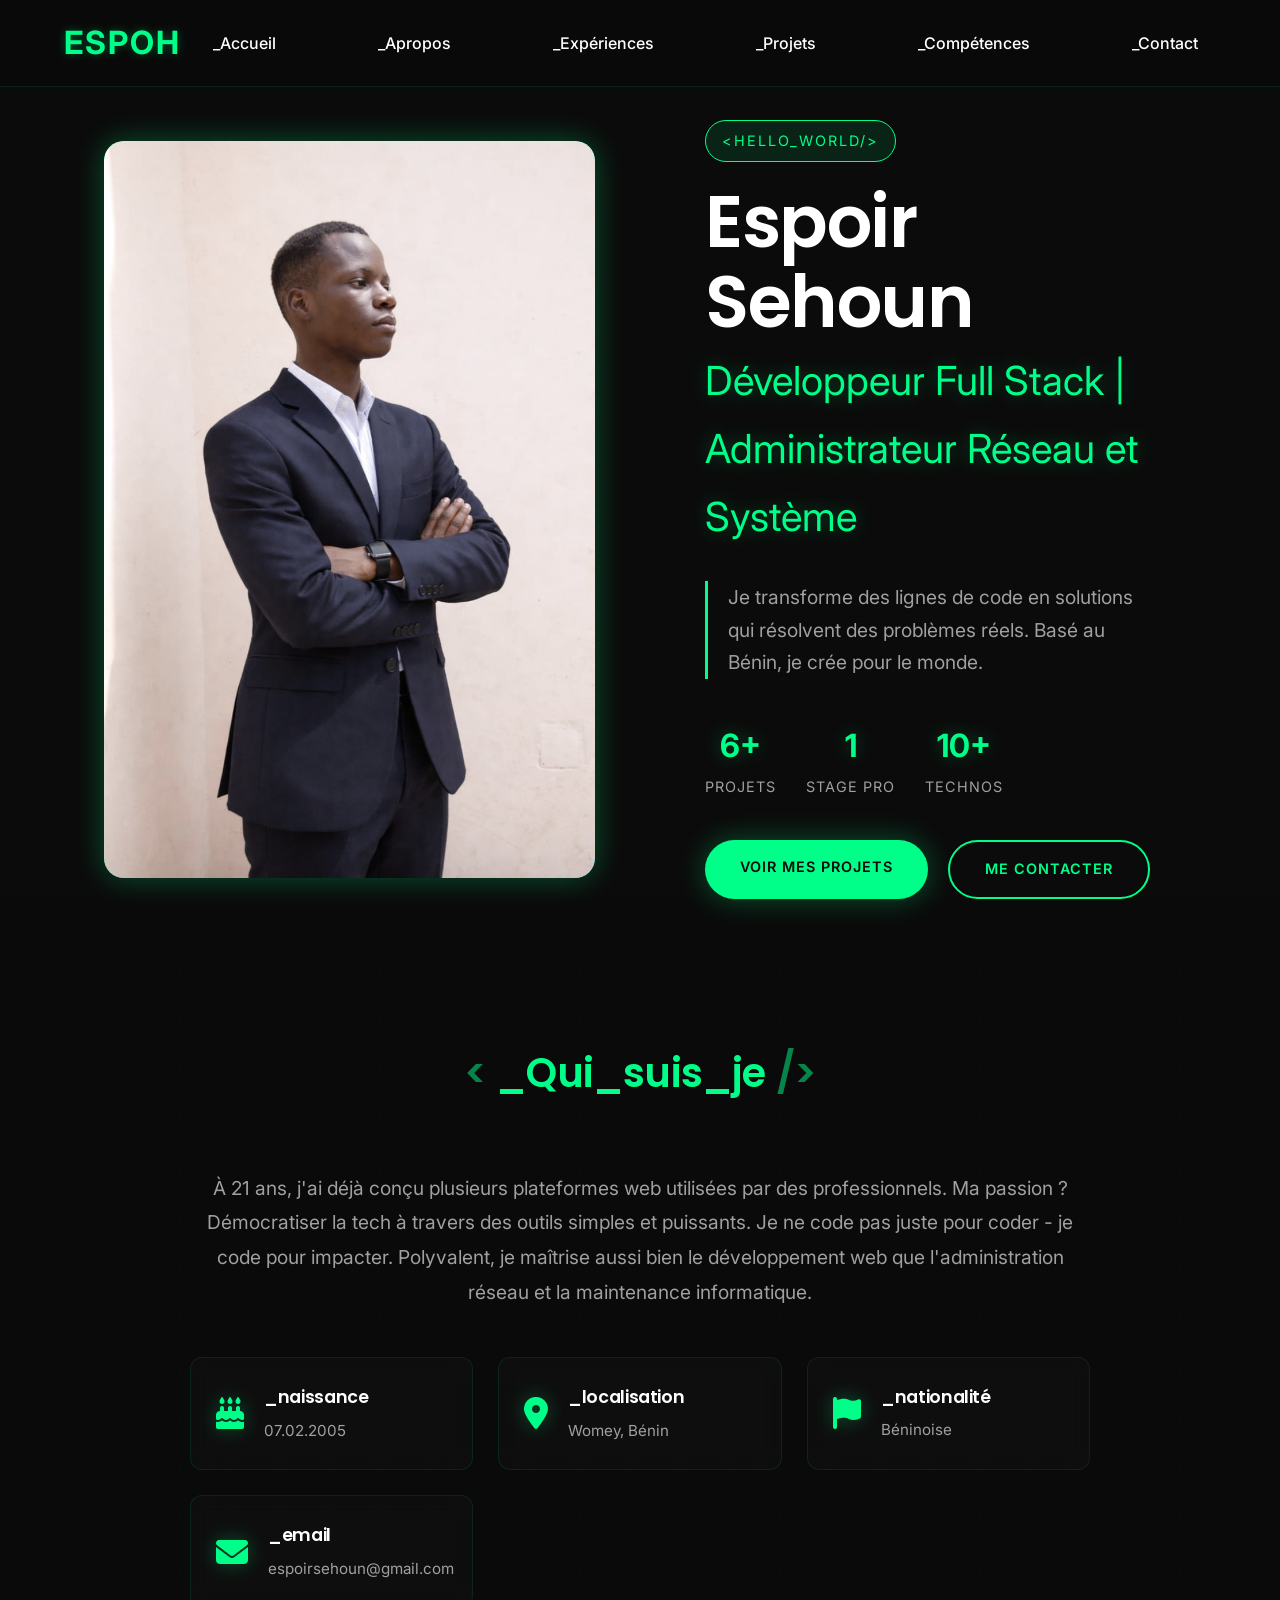
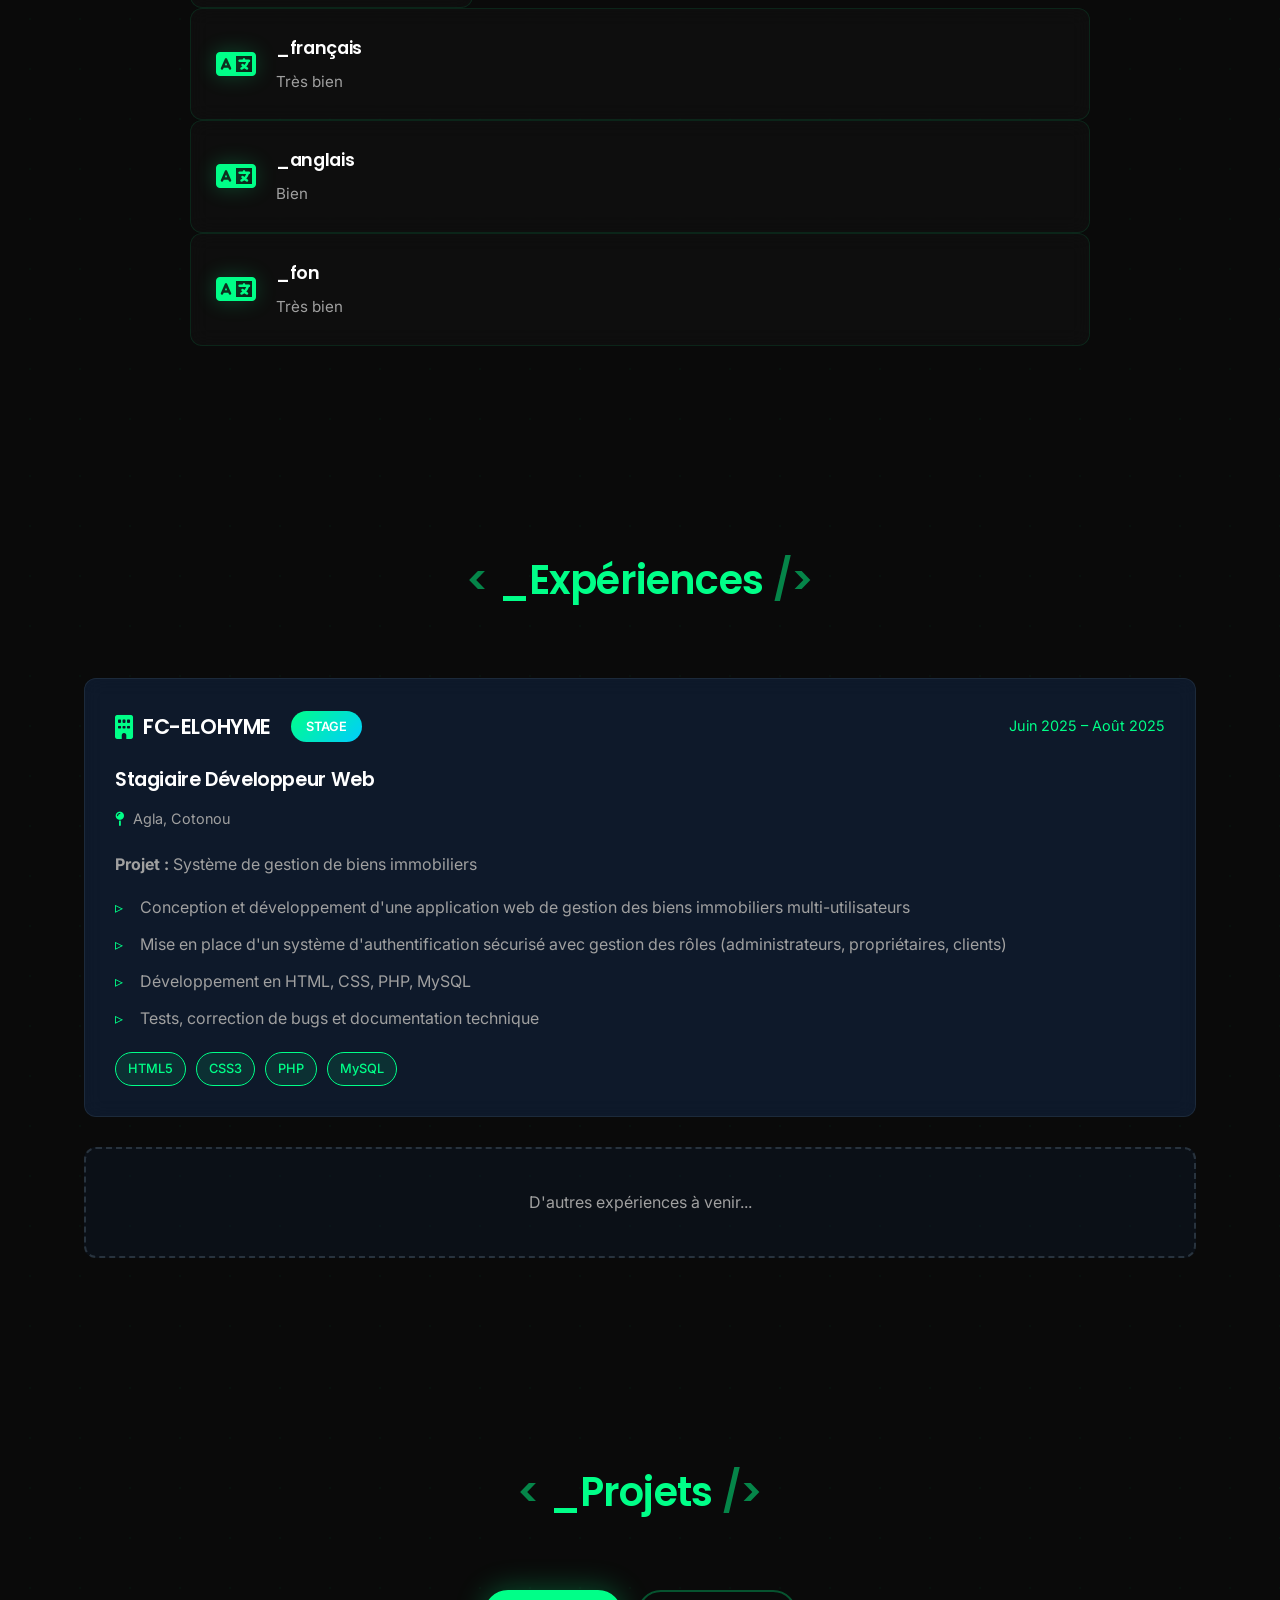
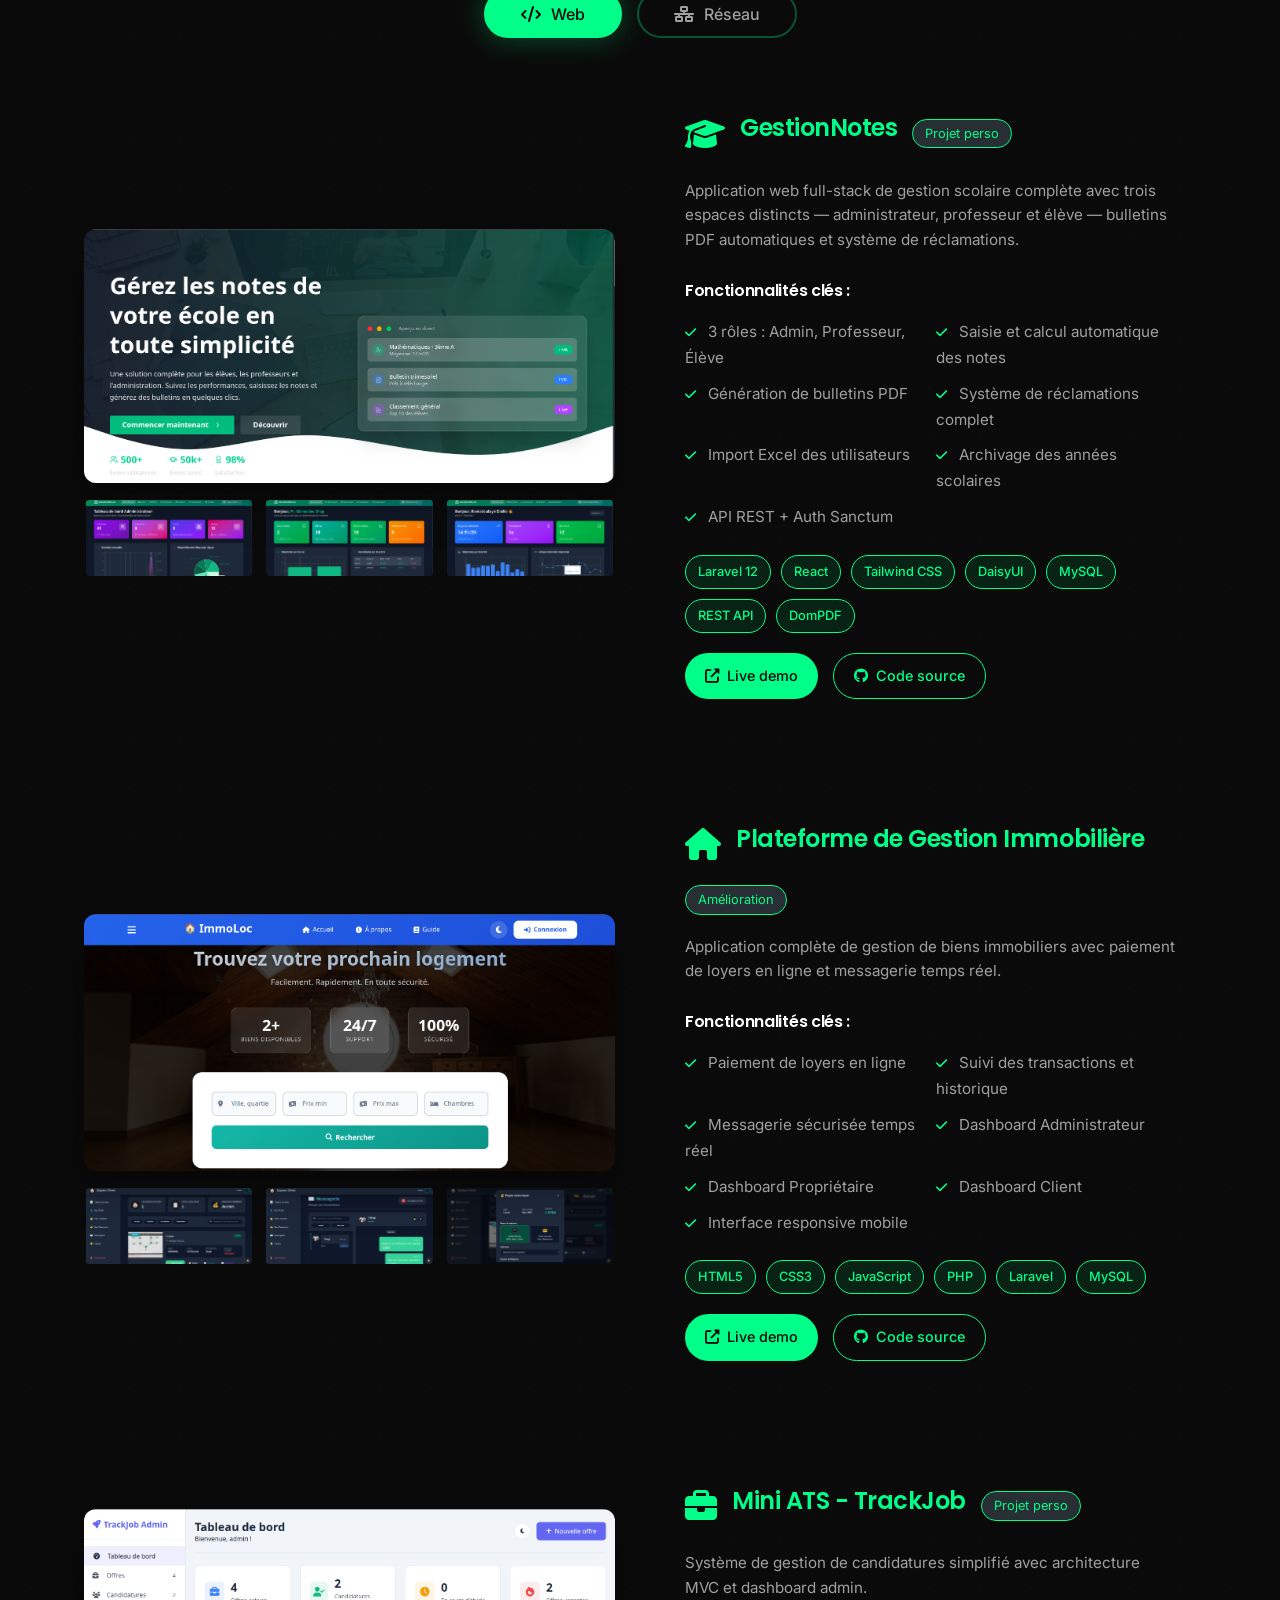
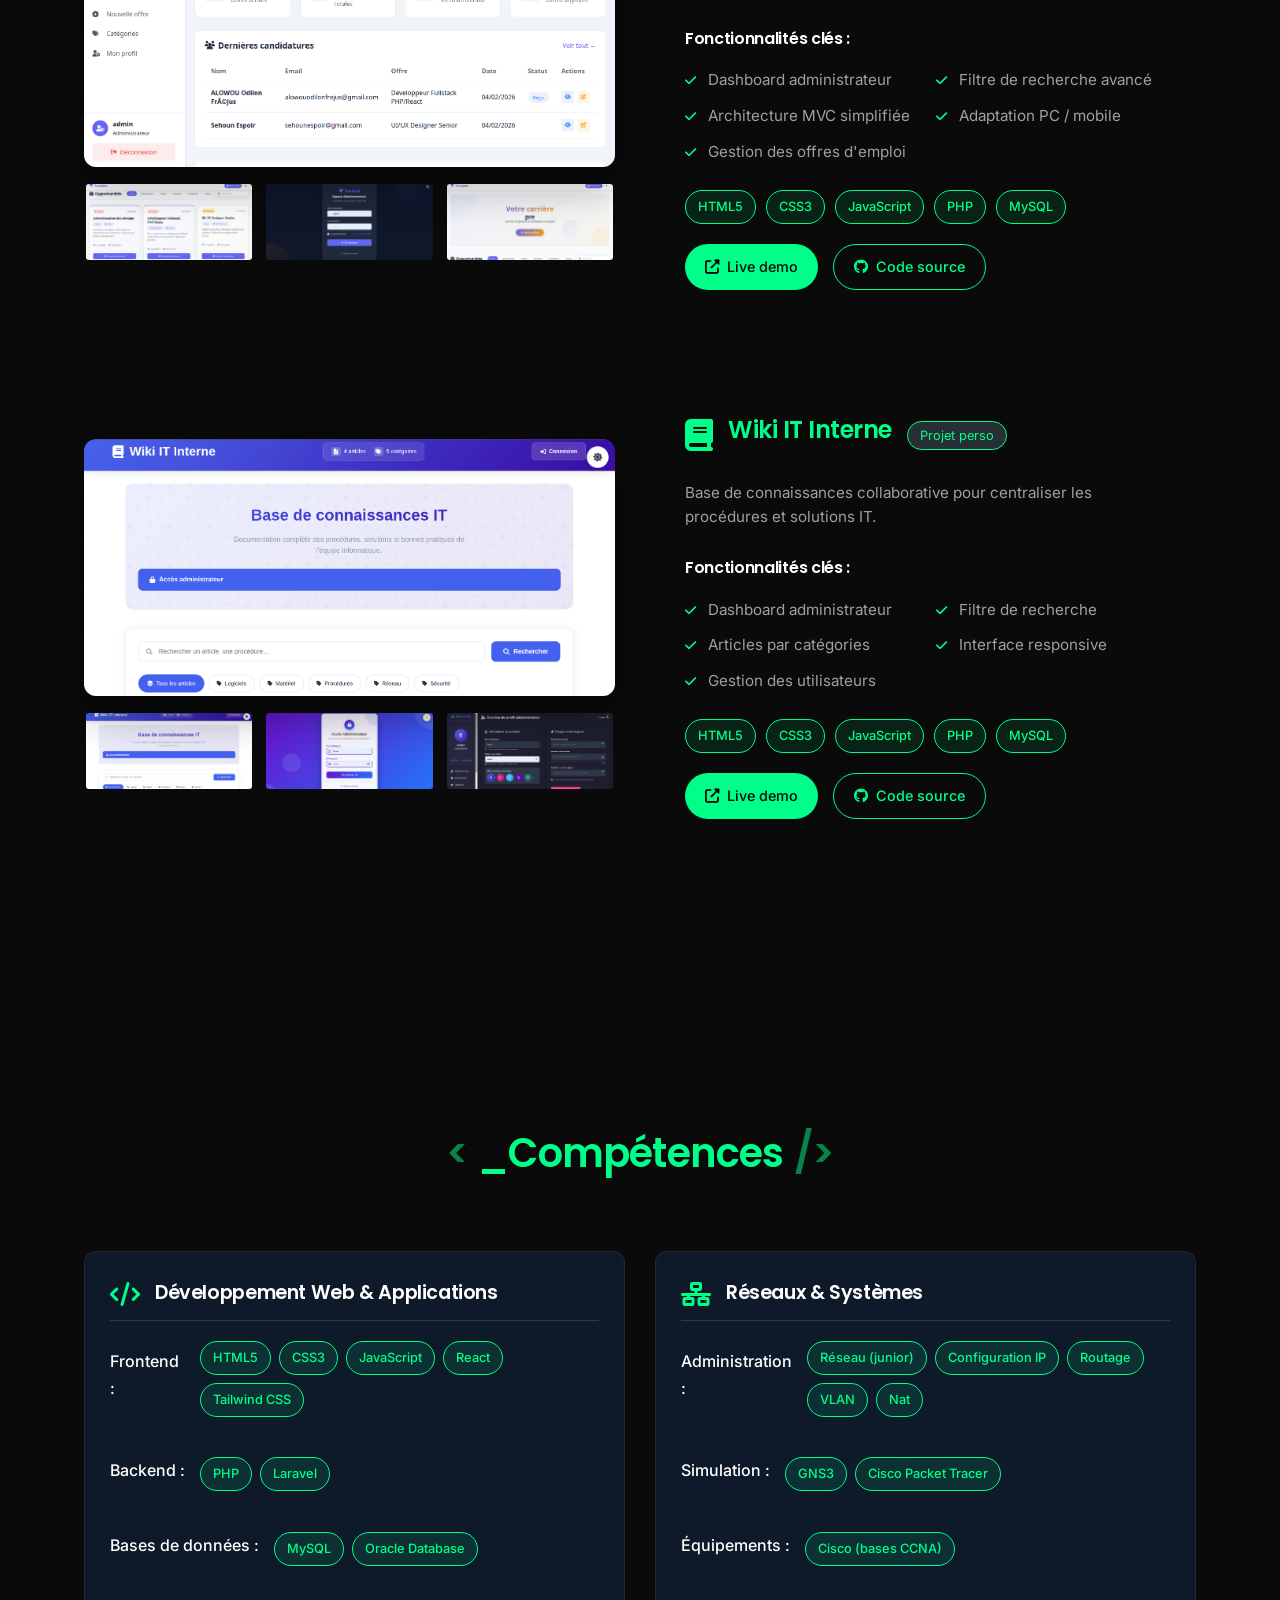
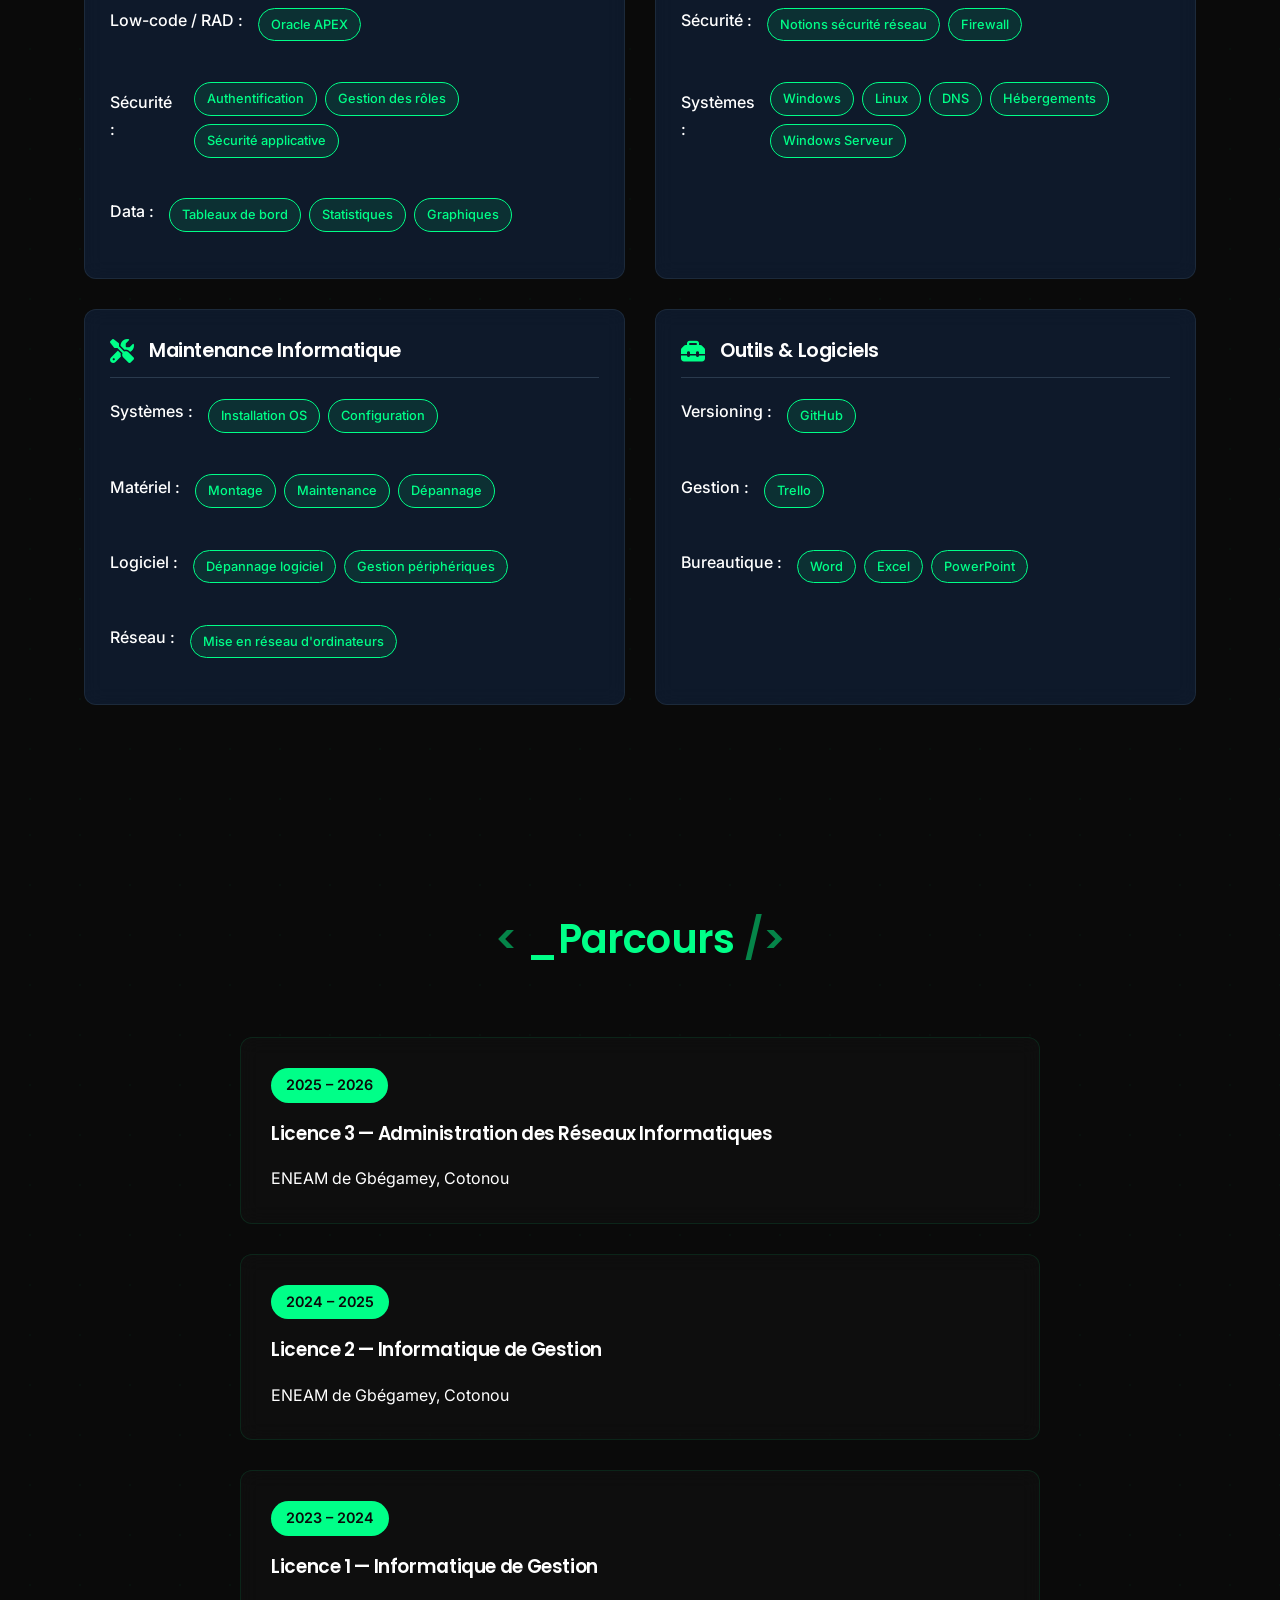
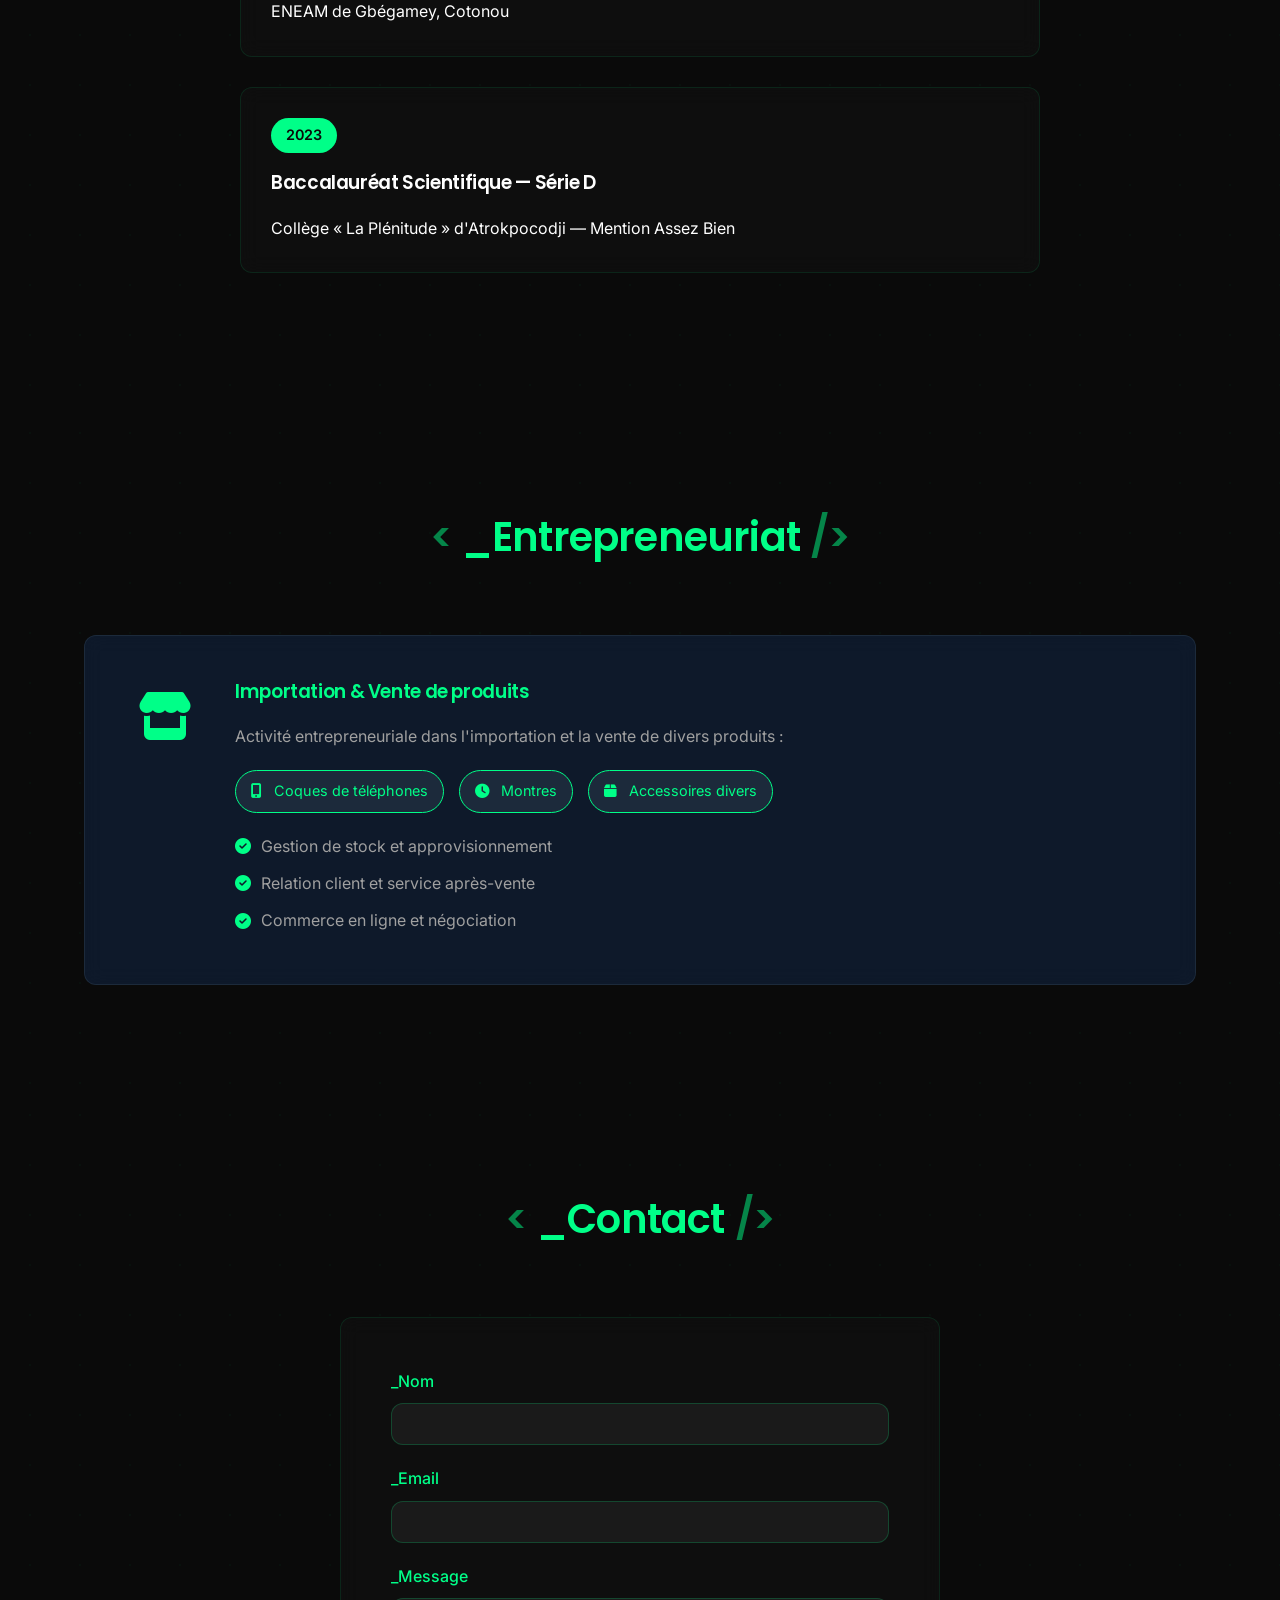
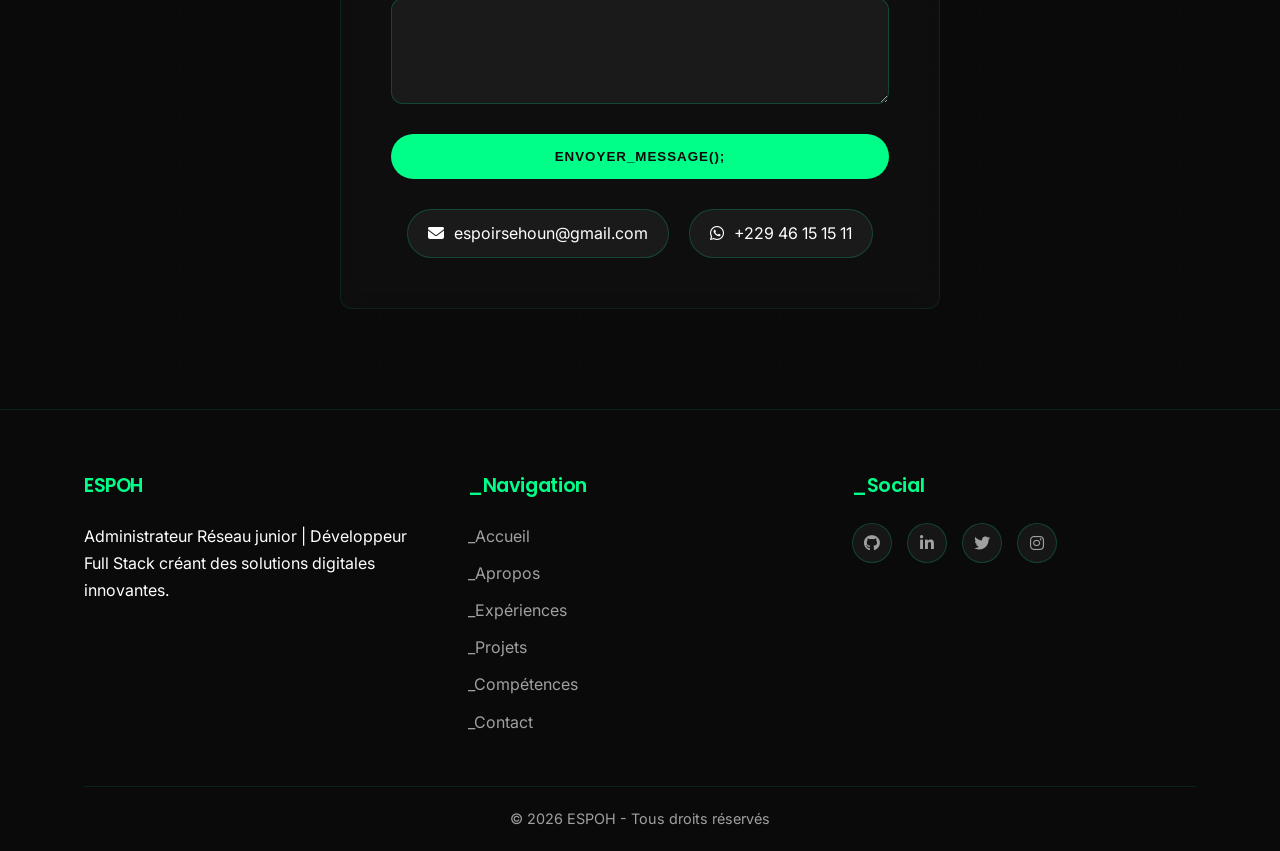
==== index.html @ f1d96c8d "Update index.html" ====
<!DOCTYPE html>
<html lang="fr">
<head>
    <meta charset="UTF-8">
    <meta name="viewport" content="width=device-width, initial-scale=1.0">
    <title>ESPOH - Développeur Full Stack & Informaticien</title>
    <meta name="description" content="Portfolio d'Espoir Sehoun - Développeur Full Stack spécialisé en Laravel, PHP et solutions digitales.">
    <link rel="stylesheet" href="https://cdnjs.cloudflare.com/ajax/libs/font-awesome/6.4.0/css/all.min.css">
    <link href="https://fonts.googleapis.com/css2?family=Inter:wght@300;400;500;600;700&family=Poppins:wght@400;500;600;700&display=swap" rel="stylesheet">
    <link rel="stylesheet" href="style.css">
</head>
<body>
    <header class="header">
        <nav>
            <div class="logo">ESPOH</div>
            <ul class="nav-links">
                <li><a href="#accueil">_Accueil</a></li>
                <li><a href="#apropos">_Apropos</a></li>
                <li><a href="#experiences">_Expériences</a></li>
                <li><a href="#projets">_Projets</a></li>
                <li><a href="#competences">_Compétences</a></li>
                <li><a href="#contact">_Contact</a></li>
            </ul>
            <div class="burger">
                <div class="line1"></div>
                <div class="line2"></div>
                <div class="line3"></div>
            </div>
        </nav>
    </header>

    <main>
        <!-- ==================== HERO SECTION ==================== -->
        <section id="accueil" class="hero">
            <div class="container">
                <div class="hero-split">
                    <!-- Photo Side -->
                    <div class="hero-photo">
                        <div class="photo-frame">
                            <img src="espoir-photo.jpeg" alt="Espoir Sehoun - Développeur Full Stack">
                            <div class="data-flow"></div>
                        </div>
                    </div>

                    <!-- Content Side -->
                    <div class="hero-content">
                        <span class="hero-tag">&lt;hello_world/&gt;</span>
                        <h1>Espoir<br>Sehoun</h1>
                        <span class="highlight">Développeur Full Stack | Administrateur Réseau et Système</span>
                        
                        <p class="hero-description">
                            Je transforme des lignes de code en solutions qui résolvent des problèmes réels. 
                            Basé au Bénin, je crée pour le monde.
                        </p>

                        <div class="hero-stats">
                            <div class="stat-item">
                                <span class="stat-number">6+</span>
                                <span class="stat-label">Projets</span>
                            </div>
                            <div class="stat-item">
                                <span class="stat-number">1</span>
                                <span class="stat-label">Stage pro</span>
                            </div>
                            <div class="stat-item">
                                <span class="stat-number">10+</span>
                                <span class="stat-label">Technos</span>
                            </div>
                        </div>

                        <div class="hero-buttons">
                            <a href="#projets" class="cta-button primary">Voir mes projets</a>
                            <a href="#contact" class="cta-button secondary">Me contacter</a>
                        </div>
                    </div>
                </div>
            </div>
        </section>

        <!-- ==================== À PROPOS ==================== -->
        <section id="apropos" class="section about">
            <div class="container">
                <h2 class="section-title"><span>_Qui_suis_je</span></h2>
                <div class="about-content">
                    <div class="about-text">
                        <p>À 21 ans, j'ai déjà conçu plusieurs plateformes web utilisées par des professionnels. Ma passion ? Démocratiser la tech à travers des outils simples et puissants. Je ne code pas juste pour coder - je code pour impacter. Polyvalent, je maîtrise aussi bien le développement web que l'administration réseau et la maintenance informatique.</p>
                    </div>

                    <div class="personal-info-grid">
                        <div class="info-item">
                            <i class="fas fa-birthday-cake"></i>
                            <div>
                                <h3>_naissance</h3>
                                <p>07.02.2005</p>
                            </div>
                        </div>
                        <div class="info-item">
                            <i class="fas fa-map-marker-alt"></i>
                            <div>
                                <h3>_localisation</h3>
                                <p>Womey, Bénin</p>
                            </div>
                        </div>
                        <div class="info-item">
                            <i class="fas fa-flag"></i>
                            <div>
                                <h3>_nationalité</h3>
                                <p>Béninoise</p>
                            </div>
                        </div>
                        <div class="info-item">
                            <i class="fas fa-envelope"></i>
                            <div>
                                <h3>_email</h3>
                                <p>espoirsehoun@gmail.com</p>
                            </div>
                        </div>
                    </div>
                    <div class="languages-grid">
                        <div class="info-item">
                            <i class="fas fa-language"></i>
                            <div>
                                <h3>_français</h3>
                                <p>Très bien</p>
                            </div>
                        </div>
                        <div class="info-item">
                            <i class="fas fa-language"></i>
                            <div>
                                <h3>_anglais</h3>
                                <p>Bien</p>
                            </div>
                        </div>
                        <div class="info-item">
                            <i class="fas fa-language"></i>
                            <div>
                                <h3>_fon</h3>
                                <p>Très bien</p>
                            </div>
                        </div>
                    </div>
                </div>
            </div>
        </section>

        <!-- ==================== EXPÉRIENCES PROFESSIONNELLES ==================== -->
        <section id="experiences" class="section experiences">
            <div class="container">
                <h2 class="section-title"><span>_Expériences</span></h2>
                
                <div class="experience-card">
                    <div class="exp-header">
                        <div class="exp-company">
                            <i class="fas fa-building"></i>
                            <h3>FC-ELOHYME</h3>
                        </div>
                        <span class="exp-badge">Stage</span>
                        <span class="exp-date">Juin 2025 – Août 2025</span>
                    </div>
                    
                    <h4 class="exp-title">Stagiaire Développeur Web</h4>
                    <p class="exp-location"><i class="fas fa-map-pin"></i> Agla, Cotonou</p>
                    
                    <div class="exp-description">
                        <p><strong>Projet :</strong> Système de gestion de biens immobiliers</p>
                        <ul class="exp-list">
                            <li>Conception et développement d'une application web de gestion des biens immobiliers multi-utilisateurs</li>
                            <li>Mise en place d'un système d'authentification sécurisé avec gestion des rôles (administrateurs, propriétaires, clients)</li>
                            <li>Développement en HTML, CSS, PHP, MySQL</li>
                            <li>Tests, correction de bugs et documentation technique</li>
                        </ul>
                    </div>

                    <div class="exp-tech">
                        <span class="tech-tag">HTML5</span>
                        <span class="tech-tag">CSS3</span>
                        <span class="tech-tag">PHP</span>
                        <span class="tech-tag">MySQL</span>
                    </div>
                </div>

                <!-- Placeholder pour futures expériences -->
                <div class="experience-placeholder">
                    <p>D'autres expériences à venir...</p>
                </div>
            </div>
        </section>

        <!-- ==================== PROJETS ==================== -->
        <section id="projets" class="section projets">
            <div class="container">
                <h2 class="section-title"><span>_Projets</span></h2>

                <!-- Onglets -->
                <div class="projects-tabs">
                    <button class="tab-btn active" data-tab="web">
                        <i class="fas fa-code"></i> Web
                    </button>
                    <button class="tab-btn" data-tab="reseau">
                        <i class="fas fa-network-wired"></i> Réseau
                    </button>
                </div>

                <!-- ==================== ONGLET WEB ==================== -->
                <div class="tab-content active" id="tab-web">

                    <!-- PROJET 0 : GestionNotes -->
                    <div class="project-block">
                        <div class="project-gallery">
                            <div class="gallery-main">
                                <img src="gestion-home.png" alt="Landing GestionNotes" class="gallery-img" onclick="openLightbox(this)">
                            </div>
                            <div class="gallery-thumbnails">
                                <img src="gestion-admin.png" alt="Dashboard Administrateur" onclick="openLightbox(this)">
                                <img src="gestion-prof.png" alt="Dashboard Professeur" onclick="openLightbox(this)">
                                <img src="gestion-eleve.png" alt="Dashboard Élève" onclick="openLightbox(this)">
                            </div>
                        </div>
                        <div class="project-details">
                            <div class="project-header">
                                <i class="fas fa-graduation-cap project-icon"></i>
                                <h3 class="project-title">GestionNotes</h3>
                                <span class="project-badge">Projet perso</span>
                            </div>
                            <p class="project-description">
                                Application web full-stack de gestion scolaire complète avec trois espaces distincts — administrateur, professeur et élève — bulletins PDF automatiques et système de réclamations.
                            </p>
                            
                            <div class="project-features">
                                <h4>Fonctionnalités clés :</h4>
                                <ul>
                                    <li><i class="fas fa-check"></i> 3 rôles : Admin, Professeur, Élève</li>
                                    <li><i class="fas fa-check"></i> Saisie et calcul automatique des notes</li>
                                    <li><i class="fas fa-check"></i> Génération de bulletins PDF</li>
                                    <li><i class="fas fa-check"></i> Système de réclamations complet</li>
                                    <li><i class="fas fa-check"></i> Import Excel des utilisateurs</li>
                                    <li><i class="fas fa-check"></i> Archivage des années scolaires</li>
                                    <li><i class="fas fa-check"></i> API REST + Auth Sanctum</li>
                                </ul>
                            </div>

                            <div class="project-tech">
                                <span class="tech-tag">Laravel 12</span>
                                <span class="tech-tag">React</span>
                                <span class="tech-tag">Tailwind CSS</span>
                                <span class="tech-tag">DaisyUI</span>
                                <span class="tech-tag">MySQL</span>
                                <span class="tech-tag">REST API</span>
                                <span class="tech-tag">DomPDF</span>
                            </div>

                            <div class="project-links">
                                <a href="#" class="project-link demo"><i class="fas fa-external-link-alt"></i> Live demo</a>
                                <a href="#" class="project-link code"><i class="fab fa-github"></i> Code source</a>
                            </div>
                        </div>
                    </div>

                    <!-- PROJET 1 : Plateforme Immobilière (Laravel) -->
                    <div class="project-block reverse">
                        <div class="project-details">
                            <div class="project-header">
                                <i class="fas fa-home project-icon"></i>
                                <h3 class="project-title">Plateforme de Gestion Immobilière</h3>
                                <span class="project-badge">Amélioration</span>
                            </div>
                            <p class="project-description">
                                Application complète de gestion de biens immobiliers avec paiement de loyers en ligne et messagerie temps réel.
                            </p>
                            
                            <div class="project-features">
                                <h4>Fonctionnalités clés :</h4>
                                <ul>
                                    <li><i class="fas fa-check"></i> Paiement de loyers en ligne</li>
                                    <li><i class="fas fa-check"></i> Suivi des transactions et historique</li>
                                    <li><i class="fas fa-check"></i> Messagerie sécurisée temps réel</li>
                                    <li><i class="fas fa-check"></i> Dashboard Administrateur</li>
                                    <li><i class="fas fa-check"></i> Dashboard Propriétaire</li>
                                    <li><i class="fas fa-check"></i> Dashboard Client</li>
                                    <li><i class="fas fa-check"></i> Interface responsive mobile</li>
                                </ul>
                            </div>

                            <div class="project-tech">
                                <span class="tech-tag">HTML5</span>
                                <span class="tech-tag">CSS3</span>
                                <span class="tech-tag">JavaScript</span>
                                <span class="tech-tag">PHP</span>
                                <span class="tech-tag">Laravel</span>
                                <span class="tech-tag">MySQL</span>
                            </div>

                            <div class="project-links">
                                <a href="#" class="project-link demo"><i class="fas fa-external-link-alt"></i> Live demo</a>
                                <a href="#" class="project-link code"><i class="fab fa-github"></i> Code source</a>
                            </div>
                        </div>
                        <div class="project-gallery">
                            <div class="gallery-main">
                                <img src="immo-dashboard.png" alt="Dashboard Plateforme Immobilière" class="gallery-img" onclick="openLightbox(this)">
                            </div>
                            <div class="gallery-thumbnails">
                                <img src="immo-paiement.png" alt="Paiement en ligne" onclick="openLightbox(this)">
                                <img src="immo-messagerie.png" alt="Messagerie" onclick="openLightbox(this)">
                                <img src="immo-location.png" alt="Location" onclick="openLightbox(this)">
                            </div>
                        </div>
                    </div>

                    <!-- PROJET 2 : Mini ATS -->
                    <div class="project-block">
                        <div class="project-gallery">
                            <div class="gallery-main">
                                <img src="ats-dashboard.png" alt="Dashboard Mini ATS" class="gallery-img" onclick="openLightbox(this)">
                            </div>
                            <div class="gallery-thumbnails">
                                <img src="ats-listings.png" alt="Liste des offres" onclick="openLightbox(this)">
                                <img src="ats-connex.png" alt="Pages de connexion" onclick="openLightbox(this)">
                                <img src="ats-home.png" alt="Home" onclick="openLightbox(this)">
                            </div>
                        </div>
                        <div class="project-details">
                            <div class="project-header">
                                <i class="fas fa-briefcase project-icon"></i>
                                <h3 class="project-title">Mini ATS - TrackJob</h3>
                                <span class="project-badge">Projet perso</span>
                            </div>
                            <p class="project-description">
                                Système de gestion de candidatures simplifié avec architecture MVC et dashboard admin.
                            </p>
                            
                            <div class="project-features">
                                <h4>Fonctionnalités clés :</h4>
                                <ul>
                                    <li><i class="fas fa-check"></i> Dashboard administrateur</li>
                                    <li><i class="fas fa-check"></i> Filtre de recherche avancé</li>
                                    <li><i class="fas fa-check"></i> Architecture MVC simplifiée</li>
                                    <li><i class="fas fa-check"></i> Adaptation PC / mobile</li>
                                    <li><i class="fas fa-check"></i> Gestion des offres d'emploi</li>
                                </ul>
                            </div>

                            <div class="project-tech">
                                <span class="tech-tag">HTML5</span>
                                <span class="tech-tag">CSS3</span>
                                <span class="tech-tag">JavaScript</span>
                                <span class="tech-tag">PHP</span>
                                <span class="tech-tag">MySQL</span>
                            </div>

                            <div class="project-links">
                                <a href="https://miniats.xo.je" target="_blank" class="project-link demo"><i class="fas fa-external-link-alt"></i> Live demo</a>
                                <a href="#" class="project-link code"><i class="fab fa-github"></i> Code source</a>
                            </div>
                        </div>
                    </div>

                    <!-- PROJET 3 : Wiki IT -->
                    <div class="project-block reverse">
                        <div class="project-details">
                            <div class="project-header">
                                <i class="fas fa-book project-icon"></i>
                                <h3 class="project-title">Wiki IT Interne</h3>
                                <span class="project-badge">Projet perso</span>
                            </div>
                            <p class="project-description">
                                Base de connaissances collaborative pour centraliser les procédures et solutions IT.
                            </p>
                            
                            <div class="project-features">
                                <h4>Fonctionnalités clés :</h4>
                                <ul>
                                    <li><i class="fas fa-check"></i> Dashboard administrateur</li>
                                    <li><i class="fas fa-check"></i> Filtre de recherche</li>
                                    <li><i class="fas fa-check"></i> Articles par catégories</li>
                                    <li><i class="fas fa-check"></i> Interface responsive</li>
                                    <li><i class="fas fa-check"></i> Gestion des utilisateurs</li>
                                </ul>
                            </div>

                            <div class="project-tech">
                                <span class="tech-tag">HTML5</span>
                                <span class="tech-tag">CSS3</span>
                                <span class="tech-tag">JavaScript</span>
                                <span class="tech-tag">PHP</span>
                                <span class="tech-tag">MySQL</span>
                            </div>

                            <div class="project-links">
                                <a href="https://itknowledge.xo.je" target="_blank" class="project-link demo"><i class="fas fa-external-link-alt"></i> Live demo</a>
                                <a href="#" class="project-link code"><i class="fab fa-github"></i> Code source</a>
                            </div>
                        </div>
                        <div class="project-gallery">
                            <div class="gallery-main">
                                <img src="wiki-home.png" alt="Accueil Wiki IT" class="gallery-img" onclick="openLightbox(this)">
                            </div>
                            <div class="gallery-thumbnails">
                                <img src="wiki-profil.png" alt="Profil admin Wiki" onclick="openLightbox(this)">
                                <img src="wiki-connex.png" alt="Page de connexion admin Wiki" onclick="openLightbox(this)">
                                <img src="wiki-home.png" alt="Home Wiki" onclick="openLightbox(this)">
                            </div>
                        </div>
                    </div>

                </div>
                <!-- ==================== FIN ONGLET WEB ==================== -->

                <!-- ==================== ONGLET RÉSEAU ==================== -->
                <div class="tab-content" id="tab-reseau">

                    <!-- PROJET RÉSEAU 1 : EcoTech Africa -->
                    <div class="network-card">
                        <div class="network-img">
                            <img src="reseau1.png" alt="EcoTech Africa" onclick="openLightbox(this)">
                            <span class="network-zoom"><i class="fas fa-search-plus"></i></span>
                        </div>
                        <div class="network-details">
                            <div class="project-header">
                                <i class="fas fa-sitemap project-icon"></i>
                                <h3 class="project-title">EcoTech Africa — Réseau Multi-Sites</h3>
                                <span class="project-badge">Exercice pratique</span>
                            </div>
                            <p class="project-description">
                                Conception et configuration d'un réseau d'entreprise interconnectant 3 sites (Cotonou, Porto-Novo, Parakou) avec centralisation des services au siège.
                            </p>
                            <div class="project-features">
                                <h4>Compétences démontrées :</h4>
                                <ul>
                                    <li><i class="fas fa-check"></i> Plan d'adressage VLSM</li>
                                    <li><i class="fas fa-check"></i> WAN PPP + authentification CHAP</li>
                                    <li><i class="fas fa-check"></i> Routage dynamique OSPF</li>
                                    <li><i class="fas fa-check"></i> VLAN 10 / 20 + inter-VLAN</li>
                                    <li><i class="fas fa-check"></i> Services DHCP, DNS, Web centralisés</li>
                                    <li><i class="fas fa-check"></i> NAT pour accès Internet multi-sites</li>
                                    <li><i class="fas fa-check"></i> Administration distante SSH/Telnet</li>
                                </ul>
                            </div>
                            <div class="project-tech">
                                <span class="tech-tag">Cisco Packet Tracer</span>
                                <span class="tech-tag">OSPF</span>
                                <span class="tech-tag">VLAN</span>
                                <span class="tech-tag">NAT</span>
                                <span class="tech-tag">PPP/CHAP</span>
                                <span class="tech-tag">DHCP</span>
                                <span class="tech-tag">SSH</span>
                            </div>
                        </div>
                    </div>

                    <!-- PROJET RÉSEAU 2 : Infrastructure Multisite Avancée -->
                    <div class="network-card">
                        <div class="network-img">
                            <img src="reseau2.png" alt="Infrastructure Multisite Avancée" onclick="openLightbox(this)">
                            <span class="network-zoom"><i class="fas fa-search-plus"></i></span>
                        </div>
                        <div class="network-details">
                            <div class="project-header">
                                <i class="fas fa-server project-icon"></i>
                                <h3 class="project-title">Infrastructure Multisite Avancée</h3>
                                <span class="project-badge">Exercice pratique</span>
                            </div>
                            <p class="project-description">
                                Architecture réseau complète avec siège, agence distante, zone serveur et poste d'administration distant. Plan d'adressage sur 172.20.0.0/16 avec VLSM optimisé.
                            </p>
                            <div class="project-features">
                                <h4>Compétences démontrées :</h4>
                                <ul>
                                    <li><i class="fas fa-check"></i> VLSM sur 172.20.0.0/16</li>
                                    <li><i class="fas fa-check"></i> DNS, DHCP, Web, FTP, Mail, Syslog</li>
                                    <li><i class="fas fa-check"></i> Serveur NTP + synchronisation globale</li>
                                    <li><i class="fas fa-check"></i> AAA / Authentification centralisée</li>
                                    <li><i class="fas fa-check"></i> Mise à jour IOS via TFTP</li>
                                    <li><i class="fas fa-check"></i> Administration SSH distante</li>
                                    <li><i class="fas fa-check"></i> Sécurité : bannière, logs, port security</li>
                                </ul>
                            </div>
                            <div class="project-tech">
                                <span class="tech-tag">Cisco Packet Tracer</span>
                                <span class="tech-tag">VLSM</span>
                                <span class="tech-tag">NTP</span>
                                <span class="tech-tag">AAA</span>
                                <span class="tech-tag">TFTP</span>
                                <span class="tech-tag">Syslog</span>
                                <span class="tech-tag">SSH</span>
                            </div>
                        </div>
                    </div>

                </div>
                <!-- ==================== FIN ONGLET RÉSEAU ==================== -->

            </div>
        </section>

        <!-- ==================== COMPÉTENCES TECHNIQUES ==================== -->
        <section id="competences" class="section competences">
            <div class="container">
                <h2 class="section-title"><span>_Compétences</span></h2>
                
                <div class="skills-grid">
                    <!-- Développement Web -->
                    <div class="skill-category">
                        <div class="category-header">
                            <i class="fas fa-code category-icon"></i>
                            <h3>Développement Web & Applications</h3>
                        </div>
                        <div class="skills-list">
                            <div class="skill-item">
                                <span class="skill-name">Frontend :</span>
                                <div class="skill-tags">
                                    <span class="tech-tag">HTML5</span>
                                    <span class="tech-tag">CSS3</span>
                                    <span class="tech-tag">JavaScript</span>
                                    <span class="tech-tag">React</span>
                                    <span class="tech-tag">Tailwind CSS</span>
                                </div>
                            </div>
                            <div class="skill-item">
                                <span class="skill-name">Backend :</span>
                                <div class="skill-tags">
                                    <span class="tech-tag">PHP</span>
                                    <span class="tech-tag">Laravel</span>
                                </div>
                            </div>
                            <div class="skill-item">
                                <span class="skill-name">Bases de données :</span>
                                <div class="skill-tags">
                                    <span class="tech-tag">MySQL</span>
                                    <span class="tech-tag">Oracle Database</span>
                                </div>
                            </div>
                            <div class="skill-item">
                                <span class="skill-name">Low-code / RAD :</span>
                                <div class="skill-tags">
                                    <span class="tech-tag">Oracle APEX</span>
                                </div>
                            </div>
                            <div class="skill-item">
                                <span class="skill-name">Sécurité :</span>
                                <div class="skill-tags">
                                    <span class="tech-tag">Authentification</span>
                                    <span class="tech-tag">Gestion des rôles</span>
                                    <span class="tech-tag">Sécurité applicative</span>
                                </div>
                            </div>
                            <div class="skill-item">
                                <span class="skill-name">Data :</span>
                                <div class="skill-tags">
                                    <span class="tech-tag">Tableaux de bord</span>
                                    <span class="tech-tag">Statistiques</span>
                                    <span class="tech-tag">Graphiques</span>
                                </div>
                            </div>
                        </div>
                    </div>

                    <!-- Réseaux & Systèmes -->
                    <div class="skill-category">
                        <div class="category-header">
                            <i class="fas fa-network-wired category-icon"></i>
                            <h3>Réseaux & Systèmes</h3>
                        </div>
                        <div class="skills-list">
                            <div class="skill-item">
                                <span class="skill-name">Administration :</span>
                                <div class="skill-tags">
                                    <span class="tech-tag">Réseau (junior)</span>
                                    <span class="tech-tag">Configuration IP</span>
                                    <span class="tech-tag">Routage</span>
                                    <span class="tech-tag">VLAN</span>
                                    <span class="tech-tag">Nat</span>
                                </div>
                            </div>
                            <div class="skill-item">
                                <span class="skill-name">Simulation :</span>
                                <div class="skill-tags">
                                    <span class="tech-tag">GNS3</span>
                                    <span class="tech-tag">Cisco Packet Tracer</span>
                                </div>
                            </div>
                            <div class="skill-item">
                                <span class="skill-name">Équipements :</span>
                                <div class="skill-tags">
                                    <span class="tech-tag">Cisco (bases CCNA)</span>
                                </div>
                            </div>
                            <div class="skill-item">
                                <span class="skill-name">Sécurité :</span>
                                <div class="skill-tags">
                                    <span class="tech-tag">Notions sécurité réseau</span>
                                    <span class="tech-tag">Firewall</span>
                                </div>
                            </div>
                            <div class="skill-item">
                                <span class="skill-name">Systèmes :</span>
                                <div class="skill-tags">
                                    <span class="tech-tag">Windows</span>
                                    <span class="tech-tag">Linux</span>
                                    <span class="tech-tag">DNS</span>
                                    <span class="tech-tag">Hébergements</span>
                                    <span class="tech-tag">Windows Serveur</span>
                                </div>
                            </div>
                        </div>
                    </div>

                    <!-- Maintenance Informatique -->
                    <div class="skill-category">
                        <div class="category-header">
                            <i class="fas fa-tools category-icon"></i>
                            <h3>Maintenance Informatique</h3>
                        </div>
                        <div class="skills-list">
                            <div class="skill-item">
                                <span class="skill-name">Systèmes :</span>
                                <div class="skill-tags">
                                    <span class="tech-tag">Installation OS</span>
                                    <span class="tech-tag">Configuration</span>
                                </div>
                            </div>
                            <div class="skill-item">
                                <span class="skill-name">Matériel :</span>
                                <div class="skill-tags">
                                    <span class="tech-tag">Montage</span>
                                    <span class="tech-tag">Maintenance</span>
                                    <span class="tech-tag">Dépannage</span>
                                </div>
                            </div>
                            <div class="skill-item">
                                <span class="skill-name">Logiciel :</span>
                                <div class="skill-tags">
                                    <span class="tech-tag">Dépannage logiciel</span>
                                    <span class="tech-tag">Gestion périphériques</span>
                                </div>
                            </div>
                            <div class="skill-item">
                                <span class="skill-name">Réseau :</span>
                                <div class="skill-tags">
                                    <span class="tech-tag">Mise en réseau d'ordinateurs</span>
                                </div>
                            </div>
                        </div>
                    </div>

                    <!-- Outils & Logiciels -->
                    <div class="skill-category">
                        <div class="category-header">
                            <i class="fas fa-toolbox category-icon"></i>
                            <h3>Outils & Logiciels</h3>
                        </div>
                        <div class="skills-list">
                            <div class="skill-item">
                                <span class="skill-name">Versioning :</span>
                                <div class="skill-tags">
                                    <span class="tech-tag">GitHub</span>
                                </div>
                            </div>
                            <div class="skill-item">
                                <span class="skill-name">Gestion :</span>
                                <div class="skill-tags">
                                    <span class="tech-tag">Trello</span>
                                </div>
                            </div>
                            <div class="skill-item">
                                <span class="skill-name">Bureautique :</span>
                                <div class="skill-tags">
                                    <span class="tech-tag">Word</span>
                                    <span class="tech-tag">Excel</span>
                                    <span class="tech-tag">PowerPoint</span>
                                </div>
                            </div>
                        </div>
                    </div>
                </div>
            </div>
        </section>

        <!-- ==================== PARCOURS ACADÉMIQUE ==================== -->
        <section id="parcours" class="section parcours">
            <div class="container">
                <h2 class="section-title"><span>_Parcours</span></h2>
                <div class="timeline">

                    <div class="timeline-item">
                        <div class="timeline-date">2025 – 2026</div>
                        <h3>Licence 3 — Administration des Réseaux Informatiques</h3>
                        <p>ENEAM de Gbégamey, Cotonou</p>
                    </div>

                    <div class="timeline-item">
                        <div class="timeline-date">2024 – 2025</div>
                        <h3>Licence 2 — Informatique de Gestion</h3>
                        <p>ENEAM de Gbégamey, Cotonou</p>
                    </div>

                    <div class="timeline-item">
                        <div class="timeline-date">2023 – 2024</div>
                        <h3>Licence 1 — Informatique de Gestion</h3>
                        <p>ENEAM de Gbégamey, Cotonou</p>
                    </div>

                    <div class="timeline-item">
                        <div class="timeline-date">2023</div>
                        <h3>Baccalauréat Scientifique — Série D</h3>
                        <p>Collège « La Plénitude » d'Atrokpocodji — Mention Assez Bien</p>
                    </div>

                </div>
            </div>
        </section>

        <!-- ==================== ENTREPRENEURIAT ==================== -->
        <section class="section complementary">
            <div class="container">
                <h2 class="section-title"><span>_Entrepreneuriat</span></h2>
                <div class="complementary-card">
                    <div class="complementary-icon">
                        <i class="fas fa-store"></i>
                    </div>
                    <div class="complementary-content">
                        <h3>Importation & Vente de produits</h3>
                        <p>Activité entrepreneuriale dans l'importation et la vente de divers produits :</p>
                        <div class="complementary-tags">
                            <span class="complementary-tag"><i class="fas fa-mobile-alt"></i> Coques de téléphones</span>
                            <span class="complementary-tag"><i class="fas fa-clock"></i> Montres</span>
                            <span class="complementary-tag"><i class="fas fa-box"></i> Accessoires divers</span>
                        </div>
                        <ul class="complementary-list">
                            <li><i class="fas fa-check-circle"></i> Gestion de stock et approvisionnement</li>
                            <li><i class="fas fa-check-circle"></i> Relation client et service après-vente</li>
                            <li><i class="fas fa-check-circle"></i> Commerce en ligne et négociation</li>
                        </ul>
                    </div>
                </div>
            </div>
        </section>

        <!-- ==================== CONTACT ==================== -->
        <section id="contact" class="section contact">
            <div class="container">
                <h2 class="section-title"><span>_Contact</span></h2>
                <div class="contact-container">
                    <form class="contact-form" id="contactForm" action="https://formspree.io/f/xnjbyblq" method="POST">
                        <input type="hidden" name="_subject" value="📬 Nouveau message depuis votre portfolio ESPOH">
                        
                        <div class="form-group">
                            <label for="name">_Nom</label>
                            <input type="text" id="name" name="nom" required>
                        </div>
                        
                        <div class="form-group">
                            <label for="email">_Email</label>
                            <input type="email" id="email" name="email" required>
                        </div>
                        
                        <div class="form-group">
                            <label for="message">_Message</label>
                            <textarea id="message" name="message" rows="5" required></textarea>
                        </div>
                        
                        <button type="submit" class="submit-btn">envoyer_message();</button>
                    </form>
                    
                    <div class="contact-info">
                        <a href="mailto:espoirsehoun@gmail.com" class="contact-item">
                            <i class="fas fa-envelope"></i> espoirsehoun@gmail.com
                        </a>
                        <a href="https://wa.me/22946151511" class="contact-item">
                            <i class="fab fa-whatsapp"></i> +229 46 15 15 11
                        </a>
                    </div>
                </div>
            </div>
        </section>
    </main>

    <footer class="footer">
        <div class="container">
            <div class="footer-content">
                <div class="footer-about">
                    <h3>ESPOH</h3>
                    <p>Administrateur Réseau junior | Développeur Full Stack créant des solutions digitales innovantes.</p>
                </div>
                
                <div class="footer-links">
                    <h3>_Navigation</h3>
                    <ul>
                        <li><a href="#accueil">_Accueil</a></li>
                        <li><a href="#apropos">_Apropos</a></li>
                        <li><a href="#experiences">_Expériences</a></li>
                        <li><a href="#projets">_Projets</a></li>
                        <li><a href="#competences">_Compétences</a></li>
                        <li><a href="#contact">_Contact</a></li>
                    </ul>
                </div>

                <div class="footer-social">
                    <h3>_Social</h3>
                    <div class="social-links">
                        <a href="https://github.com/espoir147" class="social-link"><i class="fab fa-github"></i></a>
                        <a href="https://www.linkedin.com/in/espoir-sehoun-55021a36b?utm_source=share_via&utm_content=profile&utm_medium=member_android" class="social-link"><i class="fab fa-linkedin-in"></i></a>
                        <a href="https://x.com/takagi147" class="social-link"><i class="fab fa-twitter"></i></a>
                        <a href="https://instagram.com/espoir_sehoun" class="social-link"><i class="fab fa-instagram"></i></a>
                    </div>
                </div>
            </div>
            
            <div class="footer-bottom">
                <p>© 2026 ESPOH - Tous droits réservés</p>
            </div>
        </div>
    </footer>

    <!-- Lightbox pour les images -->
    <div id="lightbox" class="lightbox" onclick="closeLightbox()">
        <span class="lightbox-close">&times;</span>
        <img class="lightbox-content" id="lightbox-img">
    </div>

    <script src="scripts.js"></script>
    <script>
        if (document.referrer.includes('formspree')) {
            console.log('Bienvenue depuis Formspree !');
        }
    </script>
</body>
</html>
---- style.css ----
:root {
    --primary: #0a0a0a;
    --secondary: #1a1a1a;
    --accent: #00ff88;
    --accent-glow: rgba(0, 255, 136, 0.3);
    --text: #ffffff;
    --text-dim: #a0a0a0;
    --gradient: linear-gradient(135deg, #00ff88 0%, #00ccff 100%);
    --section-padding: 100px 0;
    --border-radius: 12px;
    --box-shadow: 0 0 30px rgba(0, 255, 136, 0.1);
    --transition: all 0.3s cubic-bezier(0.4, 0, 0.2, 1);
}

* {
    margin: 0;
    padding: 0;
    box-sizing: border-box;
}

body {
    font-family: 'Inter', -apple-system, BlinkMacSystemFont, 'Segoe UI', Roboto, sans-serif;
    color: var(--text);
    line-height: 1.7;
    background-color: var(--primary);
    overflow-x: hidden;
    position: relative;
}

/* Matrix background effect */
body::before {
    content: '';
    position: fixed;
    top: 0;
    left: 0;
    width: 100%;
    height: 100%;
    background: repeating-linear-gradient(
        0deg,
        rgba(0, 255, 136, 0.03) 0px,
        rgba(0, 0, 0, 0) 1px,
        rgba(0, 0, 0, 0) 2px
    );
    pointer-events: none;
    z-index: -1;
}

/* Circuit board pattern for sections */
.section::before {
    content: '';
    position: absolute;
    top: 0;
    left: 0;
    width: 100%;
    height: 100%;
    background-image: 
        radial-gradient(circle at 30px 30px, var(--accent-glow) 1px, transparent 1px),
        radial-gradient(circle at 70px 70px, var(--accent-glow) 1px, transparent 1px);
    background-size: 50px 50px;
    opacity: 0.1;
    pointer-events: none;
    z-index: 0;
}

h1, h2, h3, h4 {
    font-family: 'Poppins', sans-serif;
    font-weight: 600;
    margin-bottom: 1rem;
    color: var(--text);
    letter-spacing: -0.02em;
}

a {
    text-decoration: none;
    color: inherit;
    transition: var(--transition);
}

.container {
    width: 90%;
    max-width: 1400px;
    margin: 0 auto;
    padding: 0 20px;
    position: relative;
    z-index: 2;
}

/* Header */
.header {
    background: rgba(10, 10, 10, 0.95);
    backdrop-filter: blur(10px);
    border-bottom: 1px solid rgba(0, 255, 136, 0.1);
    position: fixed;
    width: 100%;
    top: 0;
    z-index: 1000;
}

nav {
    display: flex;
    justify-content: space-between;
    align-items: center;
    padding: 1rem 5%;
    max-width: 1400px;
    margin: 0 auto;
}

.logo {
    font-size: 2rem;
    font-weight: 700;
    color: var(--accent);
    text-shadow: 0 0 10px var(--accent-glow);
    letter-spacing: 2px;
}

.nav-links {
    display: flex;
    list-style: none;
    gap: 2rem;
}

.nav-links a {
    color: var(--text);
    font-weight: 500;
    font-size: 1rem;
    padding: 0.5rem 1rem;
    border-radius: var(--border-radius);
    transition: var(--transition);
    position: relative;
}

.nav-links a::before {
    content: '<';
    color: var(--accent);
    opacity: 0;
    margin-right: 5px;
    transition: var(--transition);
}

.nav-links a::after {
    content: '/>';
    color: var(--accent);
    opacity: 0;
    margin-left: 5px;
    transition: var(--transition);
}

.nav-links a:hover {
    color: var(--accent);
    text-shadow: 0 0 10px var(--accent-glow);
}

.nav-links a:hover::before,
.nav-links a:hover::after {
    opacity: 1;
}

/* Hero Section - Split Screen */
.hero {
    min-height: 100vh;
    display: flex;
    align-items: center;
    position: relative;
    padding-top: 80px;
}

.hero-split {
    display: grid;
    grid-template-columns: 1fr 1fr;
    gap: 50px;
    align-items: center;
}

/* Photo Side */
.hero-photo {
    position: relative;
    padding: 20px;
}

.photo-frame {
    position: relative;
    width: 100%;
    max-width: 500px;
    margin: 0 auto;
    border-radius: 20px;
    overflow: hidden;
    box-shadow: 0 0 30px var(--accent-glow);
}

.photo-frame::before {
    content: '';
    position: absolute;
    top: -2px;
    left: -2px;
    right: -2px;
    bottom: -2px;
    background: var(--gradient);
    border-radius: 22px;
    z-index: -1;
    animation: borderGlow 2s linear infinite;
}

@keyframes borderGlow {
    0%, 100% { opacity: 0.5; }
    50% { opacity: 1; }
}

.photo-frame img {
    width: 100%;
    height: auto;
    display: block;
    border-radius: 18px;
    transition: var(--transition);
    filter: grayscale(20%);
}

.photo-frame:hover img {
    transform: scale(1.05);
    filter: grayscale(0%);
}

/* Scan line effect */
.scan-line {
    position: absolute;
    top: 0;
    left: 0;
    width: 100%;
    height: 100%;
    background: linear-gradient(
        to bottom,
        transparent 0%,
        rgba(0, 255, 136, 0.1) 50%,
        transparent 100%
    );
    animation: scan 4s linear infinite;
    pointer-events: none;
    border-radius: 18px;
}

@keyframes scan {
    0% { transform: translateY(-100%); }
    100% { transform: translateY(200%); }
}

/* Code overlay on photo */
.photo-overlay {
    position: absolute;
    top: 0;
    left: 0;
    width: 100%;
    height: 100%;
    background: repeating-linear-gradient(
        45deg,
        transparent,
        transparent 10px,
        rgba(0, 255, 136, 0.02) 10px,
        rgba(0, 255, 136, 0.02) 20px
    );
    pointer-events: none;
    border-radius: 18px;
}

/* Content Side */
.hero-content {
    padding: 40px;
}

.hero-tag {
    display: inline-block;
    padding: 8px 16px;
    background: rgba(0, 255, 136, 0.1);
    border: 1px solid var(--accent);
    border-radius: 30px;
    color: var(--accent);
    font-size: 0.9rem;
    margin-bottom: 20px;
    text-transform: uppercase;
    letter-spacing: 2px;
}

.hero-content h1 {
    font-size: 4.5rem;
    line-height: 1.1;
    margin-bottom: 1rem;
    color: var(--text);
}

.glitch-text {
    position: relative;
    animation: glitch 3s infinite;
}

@keyframes glitch {
    0%, 100% { transform: skew(0deg); }
    95% { transform: skew(0deg); }
    96% { transform: skew(5deg); }
    97% { transform: skew(-5deg); }
    98% { transform: skew(3deg); }
    99% { transform: skew(-3deg); }
}

.hero-content .highlight {
    color: var(--accent);
    text-shadow: 0 0 20px var(--accent-glow);
    display: block;
    font-size: 2.5rem;
    margin-top: -10px;
}

.hero-description {
    font-size: 1.2rem;
    color: var(--text-dim);
    margin: 30px 0;
    max-width: 500px;
    border-left: 3px solid var(--accent);
    padding-left: 20px;
}

.hero-stats {
    display: flex;
    gap: 30px;
    margin: 40px 0;
}

.stat-item {
    text-align: center;
}

.stat-number {
    font-size: 2rem;
    font-weight: 700;
    color: var(--accent);
    display: block;
    text-shadow: 0 0 20px var(--accent-glow);
}

.stat-label {
    font-size: 0.9rem;
    color: var(--text-dim);
    text-transform: uppercase;
    letter-spacing: 1px;
}

.hero-buttons {
    display: flex;
    gap: 20px;
}

.cta-button {
    display: inline-block;
    padding: 15px 35px;
    border-radius: 50px;
    font-weight: 600;
    text-transform: uppercase;
    letter-spacing: 1px;
    transition: var(--transition);
    font-size: 0.9rem;
    position: relative;
    overflow: hidden;
}

.cta-button.primary {
    background: var(--accent);
    color: var(--primary);
    box-shadow: 0 0 30px var(--accent-glow);
}

.cta-button.primary:hover {
    transform: translateY(-2px);
    box-shadow: 0 0 50px var(--accent-glow);
}

.cta-button.secondary {
    background: transparent;
    border: 2px solid var(--accent);
    color: var(--accent);
}

.cta-button.secondary:hover {
    background: var(--accent);
    color: var(--primary);
    box-shadow: 0 0 30px var(--accent-glow);
}

/* Section Styles */
.section {
    padding: var(--section-padding);
    position: relative;
}

.section-title {
    text-align: center;
    margin-bottom: 4rem;
    font-size: 2.5rem;
    position: relative;
    display: inline-block;
    left: 50%;
    transform: translateX(-50%);
    color: var(--text);
}

.section-title::before {
    content: '<';
    color: var(--accent);
    margin-right: 10px;
    opacity: 0.5;
}

.section-title::after {
    content: '/>';
    color: var(--accent);
    margin-left: 10px;
    opacity: 0.5;
}

.section-title span {
    color: var(--accent);
}

/* About Section */
.about-content {
    max-width: 900px;
    margin: 0 auto;
}

.about-text {
    text-align: center;
    font-size: 1.2rem;
    color: var(--text-dim);
    margin-bottom: 3rem;
    line-height: 1.8;
}

.personal-info-grid {
    display: grid;
    grid-template-columns: repeat(auto-fit, minmax(250px, 1fr));
    gap: 25px;
    margin-top: 40px;
}

.info-item {
    display: flex;
    align-items: center;
    gap: 20px;
    background: rgba(255, 255, 255, 0.02);
    backdrop-filter: blur(10px);
    border: 1px solid rgba(0, 255, 136, 0.1);
    padding: 25px;
    border-radius: var(--border-radius);
    transition: var(--transition);
}

.info-item:hover {
    border-color: var(--accent);
    box-shadow: 0 0 30px var(--accent-glow);
    transform: translateY(-5px);
}

.info-item i {
    font-size: 2rem;
    color: var(--accent);
    text-shadow: 0 0 20px var(--accent-glow);
}

.info-item h3 {
    font-size: 1.1rem;
    margin-bottom: 5px;
    color: var(--text);
}

.info-item p {
    color: var(--text-dim);
    font-size: 0.95rem;
}

/* Projects Section */
.projects-grid {
    display: grid;
    grid-template-columns: repeat(auto-fit, minmax(400px, 1fr));
    gap: 30px;
    margin-top: 50px;
}

.project-card {
    background: rgba(255, 255, 255, 0.02);
    backdrop-filter: blur(10px);
    border: 1px solid rgba(0, 255, 136, 0.1);
    border-radius: var(--border-radius);
    overflow: hidden;
    transition: var(--transition);
}

.project-card:hover {
    transform: translateY(-10px);
    border-color: var(--accent);
    box-shadow: 0 0 50px var(--accent-glow);
}

.project-image {
    width: 100%;
    height: 200px;
    overflow: hidden;
    position: relative;
}

.project-image::before {
    content: '';
    position: absolute;
    top: 0;
    left: 0;
    width: 100%;
    height: 100%;
    background: linear-gradient(135deg, transparent 0%, rgba(0, 255, 136, 0.1) 100%);
    z-index: 1;
}

.project-image img {
    width: 100%;
    height: 100%;
    object-fit: cover;
    transition: var(--transition);
}

.project-card:hover .project-image img {
    transform: scale(1.1);
}

.project-content {
    padding: 25px;
}

.project-title {
    font-size: 1.5rem;
    margin-bottom: 10px;
    color: var(--accent);
}

.project-description {
    color: var(--text-dim);
    margin-bottom: 20px;
    font-size: 0.95rem;
    line-height: 1.6;
}

.project-tech {
    display: flex;
    flex-wrap: wrap;
    gap: 10px;
    margin-bottom: 20px;
}

.tech-tag {
    background: rgba(0, 255, 136, 0.1);
    border: 1px solid var(--accent);
    color: var(--accent);
    padding: 5px 12px;
    border-radius: 20px;
    font-size: 0.8rem;
    font-weight: 500;
}

.project-links {
    display: flex;
    gap: 15px;
}

.project-link {
    display: inline-flex;
    align-items: center;
    gap: 8px;
    padding: 10px 20px;
    border-radius: 25px;
    font-weight: 500;
    font-size: 0.9rem;
    transition: var(--transition);
}

.project-link.demo {
    background: var(--accent);
    color: var(--primary);
}

.project-link.code {
    background: transparent;
    border: 1px solid var(--accent);
    color: var(--accent);
}

.project-link:hover {
    transform: translateY(-2px);
    box-shadow: 0 0 30px var(--accent-glow);
}

/* Timeline Section */
.timeline {
    position: relative;
    max-width: 800px;
    margin: 0 auto;
}

.timeline-item {
    padding: 30px;
    background: rgba(255, 255, 255, 0.02);
    backdrop-filter: blur(10px);
    border: 1px solid rgba(0, 255, 136, 0.1);
    border-radius: var(--border-radius);
    margin-bottom: 30px;
    position: relative;
    transition: var(--transition);
}

.timeline-item:hover {
    border-color: var(--accent);
    box-shadow: 0 0 30px var(--accent-glow);
    transform: translateX(10px);
}

.timeline-date {
    display: inline-block;
    padding: 5px 15px;
    background: var(--accent);
    color: var(--primary);
    border-radius: 20px;
    font-size: 0.9rem;
    font-weight: 600;
    margin-bottom: 15px;
}

/* Skills Section */
.skills-categories {
    display: grid;
    grid-template-columns: repeat(auto-fit, minmax(300px, 1fr));
    gap: 30px;
}

.skill-category {
    background: rgba(255, 255, 255, 0.02);
    backdrop-filter: blur(10px);
    border: 1px solid rgba(0, 255, 136, 0.1);
    padding: 30px;
    border-radius: var(--border-radius);
    transition: var(--transition);
}

.skill-category:hover {
    border-color: var(--accent);
    box-shadow: 0 0 30px var(--accent-glow);
}

.category-header {
    display: flex;
    align-items: center;
    gap: 15px;
    margin-bottom: 25px;
    padding-bottom: 15px;
    border-bottom: 1px solid rgba(0, 255, 136, 0.2);
}

.category-icon {
    font-size: 2rem;
    color: var(--accent);
}

.skills-list {
    display: flex;
    flex-direction: column;
    gap: 20px;
}

.skill-item {
    display: flex;
    align-items: center;
    gap: 15px;
}

.skill-icon {
    width: 45px;
    height: 45px;
    background: rgba(0, 255, 136, 0.1);
    border: 1px solid var(--accent);
    color: var(--accent);
    border-radius: 50%;
    display: flex;
    align-items: center;
    justify-content: center;
    font-size: 1.2rem;
    transition: var(--transition);
}

.skill-item:hover .skill-icon {
    transform: rotate(360deg);
    background: var(--accent);
    color: var(--primary);
}

.skill-info {
    flex: 1;
}

.skill-name {
    font-weight: 500;
    margin-bottom: 5px;
    color: var(--text);
}

.skill-level {
    height: 4px;
    background: rgba(255, 255, 255, 0.1);
    border-radius: 2px;
    position: relative;
    overflow: hidden;
}

.skill-level::before {
    content: '';
    position: absolute;
    left: 0;
    top: 0;
    height: 100%;
    width: var(--width);
    background: var(--accent);
    box-shadow: 0 0 20px var(--accent-glow);
    animation: fillBar 1s ease-out forwards;
}

@keyframes fillBar {
    from { width: 0; }
    to { width: var(--width); }
}

/* Hobbies Section */
.hobbies-grid {
    display: grid;
    grid-template-columns: repeat(auto-fit, minmax(200px, 1fr));
    gap: 25px;
}

.hobby-item {
    background: rgba(255, 255, 255, 0.02);
    backdrop-filter: blur(10px);
    border: 1px solid rgba(0, 255, 136, 0.1);
    padding: 30px;
    border-radius: var(--border-radius);
    text-align: center;
    transition: var(--transition);
}

.hobby-item:hover {
    border-color: var(--accent);
    box-shadow: 0 0 30px var(--accent-glow);
    transform: translateY(-5px);
}

.hobby-icon {
    font-size: 2.5rem;
    color: var(--accent);
    margin-bottom: 15px;
}

/* Contact Section */
.contact-container {
    max-width: 600px;
    margin: 0 auto;
    background: rgba(255, 255, 255, 0.02);
    backdrop-filter: blur(10px);
    border: 1px solid rgba(0, 255, 136, 0.1);
    padding: 50px;
    border-radius: var(--border-radius);
}

.contact-form {
    display: flex;
    flex-direction: column;
    gap: 20px;
}

.form-group {
    display: flex;
    flex-direction: column;
    gap: 8px;
}

.form-group label {
    font-weight: 500;
    color: var(--accent);
}

.form-group input,
.form-group textarea {
    padding: 12px 15px;
    background: rgba(255, 255, 255, 0.05);
    border: 1px solid rgba(0, 255, 136, 0.2);
    border-radius: var(--border-radius);
    color: var(--text);
    font-family: inherit;
    transition: var(--transition);
}

.form-group input:focus,
.form-group textarea:focus {
    outline: none;
    border-color: var(--accent);
    box-shadow: 0 0 20px var(--accent-glow);
}

.submit-btn {
    background: var(--accent);
    color: var(--primary);
    padding: 15px 30px;
    border: none;
    border-radius: 50px;
    font-weight: 600;
    cursor: pointer;
    transition: var(--transition);
    margin-top: 10px;
    text-transform: uppercase;
    letter-spacing: 1px;
}

.submit-btn:hover {
    transform: translateY(-2px);
    box-shadow: 0 0 30px var(--accent-glow);
}

.contact-info {
    margin-top: 30px;
    display: flex;
    justify-content: center;
    gap: 20px;
}

.contact-item {
    display: inline-flex;
    align-items: center;
    gap: 10px;
    padding: 10px 20px;
    background: rgba(255, 255, 255, 0.05);
    border: 1px solid rgba(0, 255, 136, 0.2);
    border-radius: 50px;
    color: var(--text);
    transition: var(--transition);
}

.contact-item:hover {
    background: var(--accent);
    color: var(--primary);
    border-color: var(--accent);
}

/* Footer */
.footer {
    background: var(--primary);
    border-top: 1px solid rgba(0, 255, 136, 0.1);
    padding: 60px 0 20px;
    position: relative;
}

.footer-content {
    display: grid;
    grid-template-columns: repeat(auto-fit, minmax(250px, 1fr));
    gap: 40px;
    margin-bottom: 40px;
}

.footer h3 {
    color: var(--accent);
    margin-bottom: 20px;
    font-size: 1.2rem;
}

.footer-links ul {
    list-style: none;
}

.footer-links li {
    margin-bottom: 10px;
}

.footer-links a {
    color: var(--text-dim);
    transition: var(--transition);
}

.footer-links a:hover {
    color: var(--accent);
    padding-left: 5px;
}

.social-links {
    display: flex;
    gap: 15px;
}

.social-link {
    width: 40px;
    height: 40px;
    border-radius: 50%;
    background: rgba(255, 255, 255, 0.05);
    border: 1px solid rgba(0, 255, 136, 0.2);
    display: flex;
    align-items: center;
    justify-content: center;
    color: var(--text-dim);
    transition: var(--transition);
}

.social-link:hover {
    background: var(--accent);
    color: var(--primary);
    border-color: var(--accent);
    transform: translateY(-5px);
}

.footer-bottom {
    text-align: center;
    padding-top: 20px;
    border-top: 1px solid rgba(0, 255, 136, 0.1);
    color: var(--text-dim);
    font-size: 0.9rem;
}

/* Responsive */
@media (max-width: 992px) {
    .hero-split {
        grid-template-columns: 1fr;
        gap: 30px;
    }

    .hero-photo {
        max-width: 400px;
        margin: 0 auto;
    }

    .hero-content {
        text-align: center;
        padding: 20px;
    }

    .hero-description {
        margin-left: auto;
        margin-right: auto;
    }

    .hero-stats {
        justify-content: center;
    }

    .hero-buttons {
        justify-content: center;
    }
}

@media (max-width: 768px) {
    .nav-links {
        position: fixed;
        right: -100%;
        top: 70px;
        flex-direction: column;
        background: var(--primary);
        border: 1px solid rgba(0, 255, 136, 0.1);
        width: 80%;
        max-width: 300px;
        text-align: center;
        padding: 20px 0;
        transition: 0.3s;
        border-radius: var(--border-radius);
    }

    .nav-links.active {
        right: 5%;
    }

    .burger {
        display: block;
    }

    .burger div {
        width: 25px;
        height: 2px;
        background: var(--accent);
        margin: 5px;
        transition: var(--transition);
    }

    .hero-content h1 {
        font-size: 3rem;
    }

    .hero-content .highlight {
        font-size: 1.8rem;
    }

    .projects-grid {
        grid-template-columns: 1fr;
    }

    .contact-container {
        padding: 30px 20px;
    }
}

@media (max-width: 480px) {
    .hero-stats {
        flex-direction: column;
        gap: 15px;
    }

    .hero-buttons {
        flex-direction: column;
    }

    .cta-button {
        width: 100%;
    }
}

/* ==================== EXPERIENCES SECTION ==================== */
.experience-card {
    background: rgba(19, 41, 75, 0.5);
    backdrop-filter: blur(10px);
    border: 1px solid rgba(160, 193, 217, 0.1);
    border-radius: var(--border-radius);
    padding: 30px;
    margin-bottom: 30px;
    transition: var(--transition);
}

.experience-card:hover {
    border-color: var(--accent);
    background: rgba(19, 41, 75, 0.8);
    transform: translateX(10px);
}

.exp-header {
    display: flex;
    align-items: center;
    gap: 20px;
    margin-bottom: 20px;
    flex-wrap: wrap;
}

.exp-company {
    display: flex;
    align-items: center;
    gap: 10px;
}

.exp-company i {
    font-size: 1.5rem;
    color: var(--accent);
}

.exp-company h3 {
    margin: 0;
    font-size: 1.3rem;
}

.exp-badge {
    background: var(--gradient);
    color: white;
    padding: 5px 15px;
    border-radius: 20px;
    font-size: 0.8rem;
    font-weight: 600;
    text-transform: uppercase;
}

.exp-date {
    color: var(--accent);
    font-size: 0.9rem;
    margin-left: auto;
}

.exp-title {
    font-size: 1.2rem;
    color: var(--text);
    margin-bottom: 10px;
}

.exp-location {
    color: var(--text-dim);
    font-size: 0.9rem;
    margin-bottom: 20px;
}

.exp-location i {
    margin-right: 5px;
    color: var(--accent);
}

.exp-description {
    margin-bottom: 20px;
}

.exp-description p {
    color: var(--text-dim);
    margin-bottom: 15px;
}

.exp-list {
    list-style: none;
    padding-left: 0;
}

.exp-list li {
    color: var(--text-dim);
    margin-bottom: 10px;
    padding-left: 25px;
    position: relative;
}

.exp-list li::before {
    content: '▹';
    color: var(--accent);
    position: absolute;
    left: 0;
}

.exp-tech {
    display: flex;
    flex-wrap: wrap;
    gap: 10px;
    margin-top: 20px;
}

.experience-placeholder {
    text-align: center;
    padding: 40px;
    background: rgba(19, 41, 75, 0.2);
    border: 2px dashed rgba(160, 193, 217, 0.2);
    border-radius: var(--border-radius);
    color: var(--text-dim);
}

/* ==================== PROJETS BLOCKS ==================== */
.project-block {
    display: grid;
    grid-template-columns: 1fr 1fr;
    gap: 50px;
    margin-bottom: 80px;
    align-items: center;
}

.project-block.reverse {
    direction: rtl;
}

.project-block.reverse .project-details {
    direction: ltr;
}

.project-gallery {
    position: relative;
}

.gallery-main {
    width: 100%;
    border-radius: var(--border-radius);
    overflow: hidden;
    box-shadow: 0 20px 40px rgba(0, 0, 0, 0.3);
    margin-bottom: 15px;
    cursor: pointer;
    position: relative;
}

.gallery-main::before {
    content: '🔍 Cliquer pour agrandir';
    position: absolute;
    bottom: 10px;
    right: 10px;
    background: rgba(11, 26, 51, 0.8);
    color: var(--accent);
    padding: 5px 10px;
    border-radius: 5px;
    font-size: 0.8rem;
    opacity: 0;
    transition: var(--transition);
    z-index: 2;
}

.gallery-main:hover::before {
    opacity: 1;
}

.gallery-main img {
    width: 100%;
    height: auto;
    display: block;
    transition: var(--transition);
}

.gallery-main:hover img {
    transform: scale(1.05);
}

.gallery-thumbnails {
    display: grid;
    grid-template-columns: repeat(3, 1fr);
    gap: 10px;
}

.gallery-thumbnails img {
    width: 100%;
    height: 80px;
    object-fit: cover;
    border-radius: 5px;
    cursor: pointer;
    transition: var(--transition);
    border: 2px solid transparent;
}

.gallery-thumbnails img:hover {
    border-color: var(--accent);
    transform: scale(1.05);
}

.project-details {
    padding: 20px;
}

.project-header {
    display: flex;
    align-items: center;
    gap: 15px;
    margin-bottom: 20px;
    flex-wrap: wrap;
}

.project-icon {
    font-size: 2rem;
    color: var(--accent);
}

.project-badge {
    background: rgba(160, 193, 217, 0.2);
    color: var(--accent);
    padding: 3px 12px;
    border-radius: 20px;
    font-size: 0.8rem;
    border: 1px solid var(--accent);
}

.project-features {
    margin: 25px 0;
}

.project-features h4 {
    font-size: 1rem;
    color: var(--text);
    margin-bottom: 15px;
}

.project-features ul {
    list-style: none;
    padding: 0;
    display: grid;
    grid-template-columns: repeat(2, 1fr);
    gap: 10px;
}

.project-features li {
    color: var(--text-dim);
    font-size: 0.95rem;
}

.project-features li i {
    color: var(--accent);
    margin-right: 8px;
    font-size: 0.8rem;
}

/* ==================== SKILLS GRID ==================== */
.skills-grid {
    display: grid;
    grid-template-columns: repeat(2, 1fr);
    gap: 30px;
}

.skill-category {
    background: rgba(19, 41, 75, 0.5);
    backdrop-filter: blur(10px);
    border: 1px solid rgba(160, 193, 217, 0.1);
    padding: 25px;
    border-radius: var(--border-radius);
    transition: var(--transition);
}

.skill-category:hover {
    border-color: var(--accent);
    background: rgba(19, 41, 75, 0.8);
}

.category-header {
    display: flex;
    align-items: center;
    gap: 15px;
    margin-bottom: 20px;
    padding-bottom: 10px;
    border-bottom: 1px solid rgba(160, 193, 217, 0.2);
}

.category-icon {
    font-size: 1.5rem;
    color: var(--accent);
}

.category-header h3 {
    margin: 0;
    font-size: 1.2rem;
}

.skill-item {
    margin-bottom: 20px;
}

.skill-name {
    display: block;
    color: var(--text);
    font-weight: 500;
    margin-bottom: 8px;
}

.skill-tags {
    display: flex;
    flex-wrap: wrap;
    gap: 8px;
}

/* ==================== COMPLEMENTARY SECTION ==================== */
.complementary-card {
    display: flex;
    gap: 30px;
    background: rgba(19, 41, 75, 0.5);
    backdrop-filter: blur(10px);
    border: 1px solid rgba(160, 193, 217, 0.1);
    border-radius: var(--border-radius);
    padding: 40px;
    transition: var(--transition);
}

.complementary-card:hover {
    border-color: var(--accent);
    background: rgba(19, 41, 75, 0.8);
}

.complementary-icon {
    font-size: 3rem;
    color: var(--accent);
    min-width: 80px;
    text-align: center;
}

.complementary-content h3 {
    color: var(--accent);
    margin-bottom: 15px;
}

.complementary-content p {
    color: var(--text-dim);
    margin-bottom: 20px;
}

.complementary-tags {
    display: flex;
    flex-wrap: wrap;
    gap: 15px;
    margin-bottom: 20px;
}

.complementary-tag {
    background: rgba(160, 193, 217, 0.1);
    border: 1px solid var(--accent);
    color: var(--accent);
    padding: 8px 15px;
    border-radius: 30px;
    font-size: 0.9rem;
}

.complementary-tag i {
    margin-right: 8px;
}

.complementary-list {
    list-style: none;
    padding: 0;
}

.complementary-list li {
    color: var(--text-dim);
    margin-bottom: 10px;
    display: flex;
    align-items: center;
    gap: 10px;
}

.complementary-list li i {
    color: var(--accent);
}

/* ==================== LIGHTBOX ==================== */
.lightbox {
    display: none;
    position: fixed;
    z-index: 2000;
    left: 0;
    top: 0;
    width: 100%;
    height: 100%;
    background-color: rgba(11, 26, 51, 0.95);
    backdrop-filter: blur(5px);
}

.lightbox.active {
    display: flex;
    justify-content: center;
    align-items: center;
}

.lightbox-content {
    max-width: 90%;
    max-height: 90%;
    border: 3px solid var(--accent);
    border-radius: 5px;
    box-shadow: 0 0 50px rgba(160, 193, 217, 0.3);
}

.lightbox-close {
    position: absolute;
    top: 30px;
    right: 40px;
    color: var(--accent);
    font-size: 40px;
    font-weight: bold;
    cursor: pointer;
    transition: var(--transition);
}

.lightbox-close:hover {
    color: white;
    transform: scale(1.1);
}

/* ==================== RESPONSIVE ==================== */
@media (max-width: 992px) {
    .project-block {
        grid-template-columns: 1fr;
        gap: 30px;
    }
    
    .project-block.reverse {
        direction: ltr;
    }
    
    .skills-grid {
        grid-template-columns: 1fr;
    }
    
    .complementary-card {
        flex-direction: column;
        text-align: center;
    }
    
    .exp-header {
        flex-direction: column;
        align-items: flex-start;
    }
    
    .exp-date {
        margin-left: 0;
    }
}

@media (max-width: 768px) {
    .project-features ul {
        grid-template-columns: 1fr;
    }
    
    .gallery-thumbnails {
        grid-template-columns: repeat(2, 1fr);
    }
}


/* ==================== TABS PROJETS ==================== */
.projects-tabs {
    display: flex;
    gap: 15px;
    margin-bottom: 50px;
    justify-content: center;
}

.tab-btn {
    padding: 12px 35px;
    border-radius: 50px;
    border: 2px solid rgba(0, 255, 136, 0.3);
    background: transparent;
    color: var(--text-dim);
    font-family: 'Inter', sans-serif;
    font-size: 1rem;
    font-weight: 500;
    cursor: pointer;
    transition: var(--transition);
    display: flex;
    align-items: center;
    gap: 10px;
}

.tab-btn:hover {
    border-color: var(--accent);
    color: var(--accent);
}

.tab-btn.active {
    background: var(--accent);
    color: var(--primary);
    border-color: var(--accent);
    box-shadow: 0 0 30px var(--accent-glow);
}

.tab-content {
    display: none;
}

.tab-content.active {
    display: block;
}

/* ==================== NETWORK CARDS ==================== */
.network-card {
    display: grid;
    grid-template-columns: 1fr 1fr;
    gap: 50px;
    margin-bottom: 60px;
    align-items: center;
    background: rgba(255, 255, 255, 0.02);
    border: 1px solid rgba(0, 255, 136, 0.1);
    border-radius: var(--border-radius);
    padding: 30px;
    transition: var(--transition);
}

.network-card:hover {
    border-color: var(--accent);
    box-shadow: 0 0 30px var(--accent-glow);
}

.network-img {
    position: relative;
    border-radius: var(--border-radius);
    overflow: hidden;
    cursor: pointer;
}

.network-img img {
    width: 100%;
    height: auto;
    display: block;
    border-radius: var(--border-radius);
    transition: var(--transition);
}

.network-img:hover img {
    transform: scale(1.03);
}

.network-zoom {
    position: absolute;
    bottom: 10px;
    right: 10px;
    background: rgba(0, 0, 0, 0.7);
    color: var(--accent);
    padding: 6px 10px;
    border-radius: 5px;
    font-size: 0.85rem;
    opacity: 0;
    transition: var(--transition);
}

.network-img:hover .network-zoom {
    opacity: 1;
}

@media (max-width: 992px) {
    .network-card {
        grid-template-columns: 1fr;
        gap: 25px;
    }
}

/* ==================== TABS PROJETS ==================== */
.projects-tabs {
    display: flex;
    gap: 15px;
    margin-bottom: 50px;
    justify-content: center;
}

.tab-btn {
    padding: 12px 35px;
    border-radius: 50px;
    border: 2px solid rgba(0, 255, 136, 0.3);
    background: transparent;
    color: var(--text-dim);
    font-family: 'Inter', sans-serif;
    font-size: 1rem;
    font-weight: 500;
    cursor: pointer;
    transition: var(--transition);
    display: flex;
    align-items: center;
    gap: 10px;
}

.tab-btn:hover {
    border-color: var(--accent);
    color: var(--accent);
}

.tab-btn.active {
    background: var(--accent);
    color: var(--primary);
    border-color: var(--accent);
    box-shadow: 0 0 30px var(--accent-glow);
}

.tab-content {
    display: none;
}

.tab-content.active {
    display: block;
}

/* ==================== NETWORK CARDS ==================== */
.network-card {
    display: grid;
    grid-template-columns: 1fr 1fr;
    gap: 50px;
    margin-bottom: 60px;
    align-items: center;
    background: rgba(255, 255, 255, 0.02);
    border: 1px solid rgba(0, 255, 136, 0.1);
    border-radius: var(--border-radius);
    padding: 30px;
    transition: var(--transition);
}

.network-card:hover {
    border-color: var(--accent);
    box-shadow: 0 0 30px var(--accent-glow);
}

.network-img {
    position: relative;
    border-radius: var(--border-radius);
    overflow: hidden;
    cursor: pointer;
}

.network-img img {
    width: 100%;
    height: auto;
    display: block;
    border-radius: var(--border-radius);
    transition: var(--transition);
}

.network-img:hover img {
    transform: scale(1.03);
}

.network-zoom {
    position: absolute;
    bottom: 10px;
    right: 10px;
    background: rgba(0, 0, 0, 0.7);
    color: var(--accent);
    padding: 6px 10px;
    border-radius: 5px;
    font-size: 0.85rem;
    opacity: 0;
    transition: var(--transition);
}

.network-img:hover .network-zoom {
    opacity: 1;
}

/* ==================== CONTACT MOBILE FIX ==================== */
@media (max-width: 768px) {
    .contact-info {
        flex-direction: column;
        align-items: stretch;
    }

    .contact-item {
        justify-content: center;
    }

    .contact-container {
        padding: 30px 15px;
    }
}

/* ==================== NETWORK CARDS RESPONSIVE ==================== */
@media (max-width: 992px) {
    .network-card {
        grid-template-columns: 1fr;
        gap: 25px;
    }
}
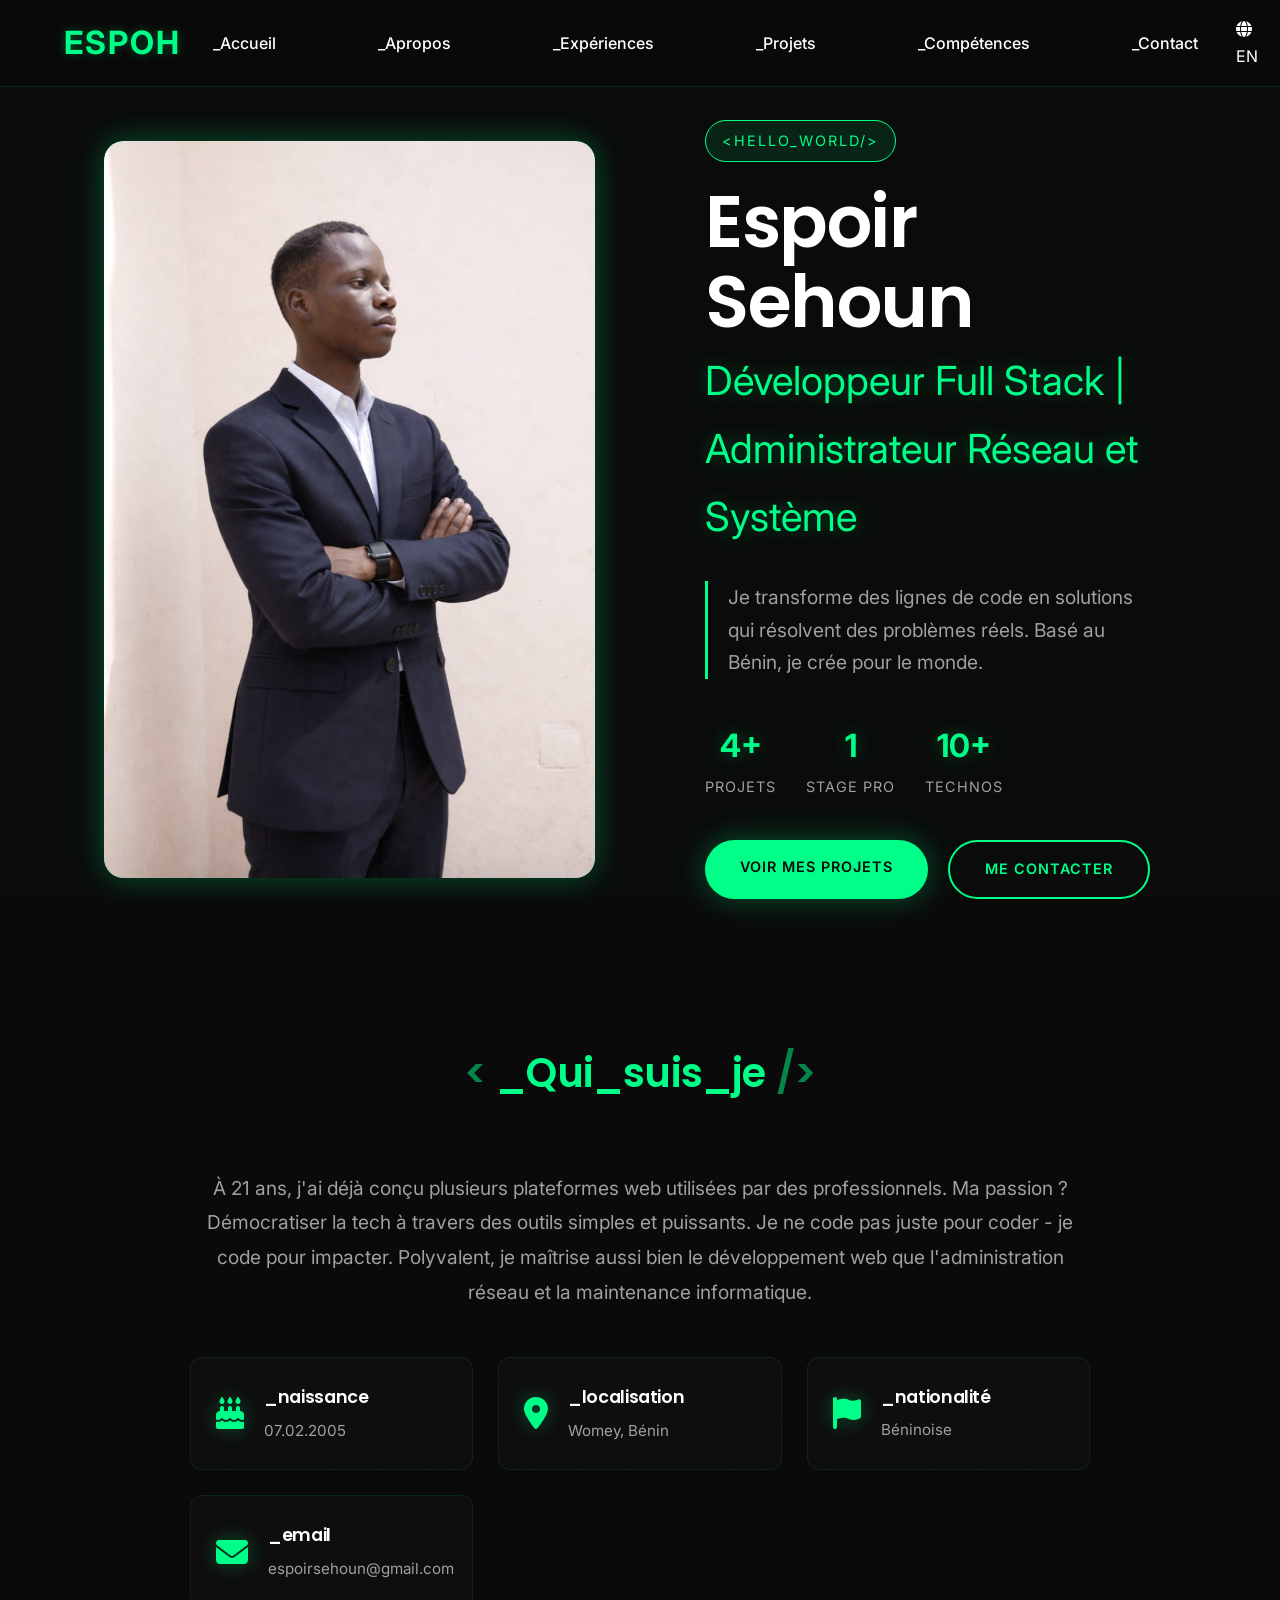
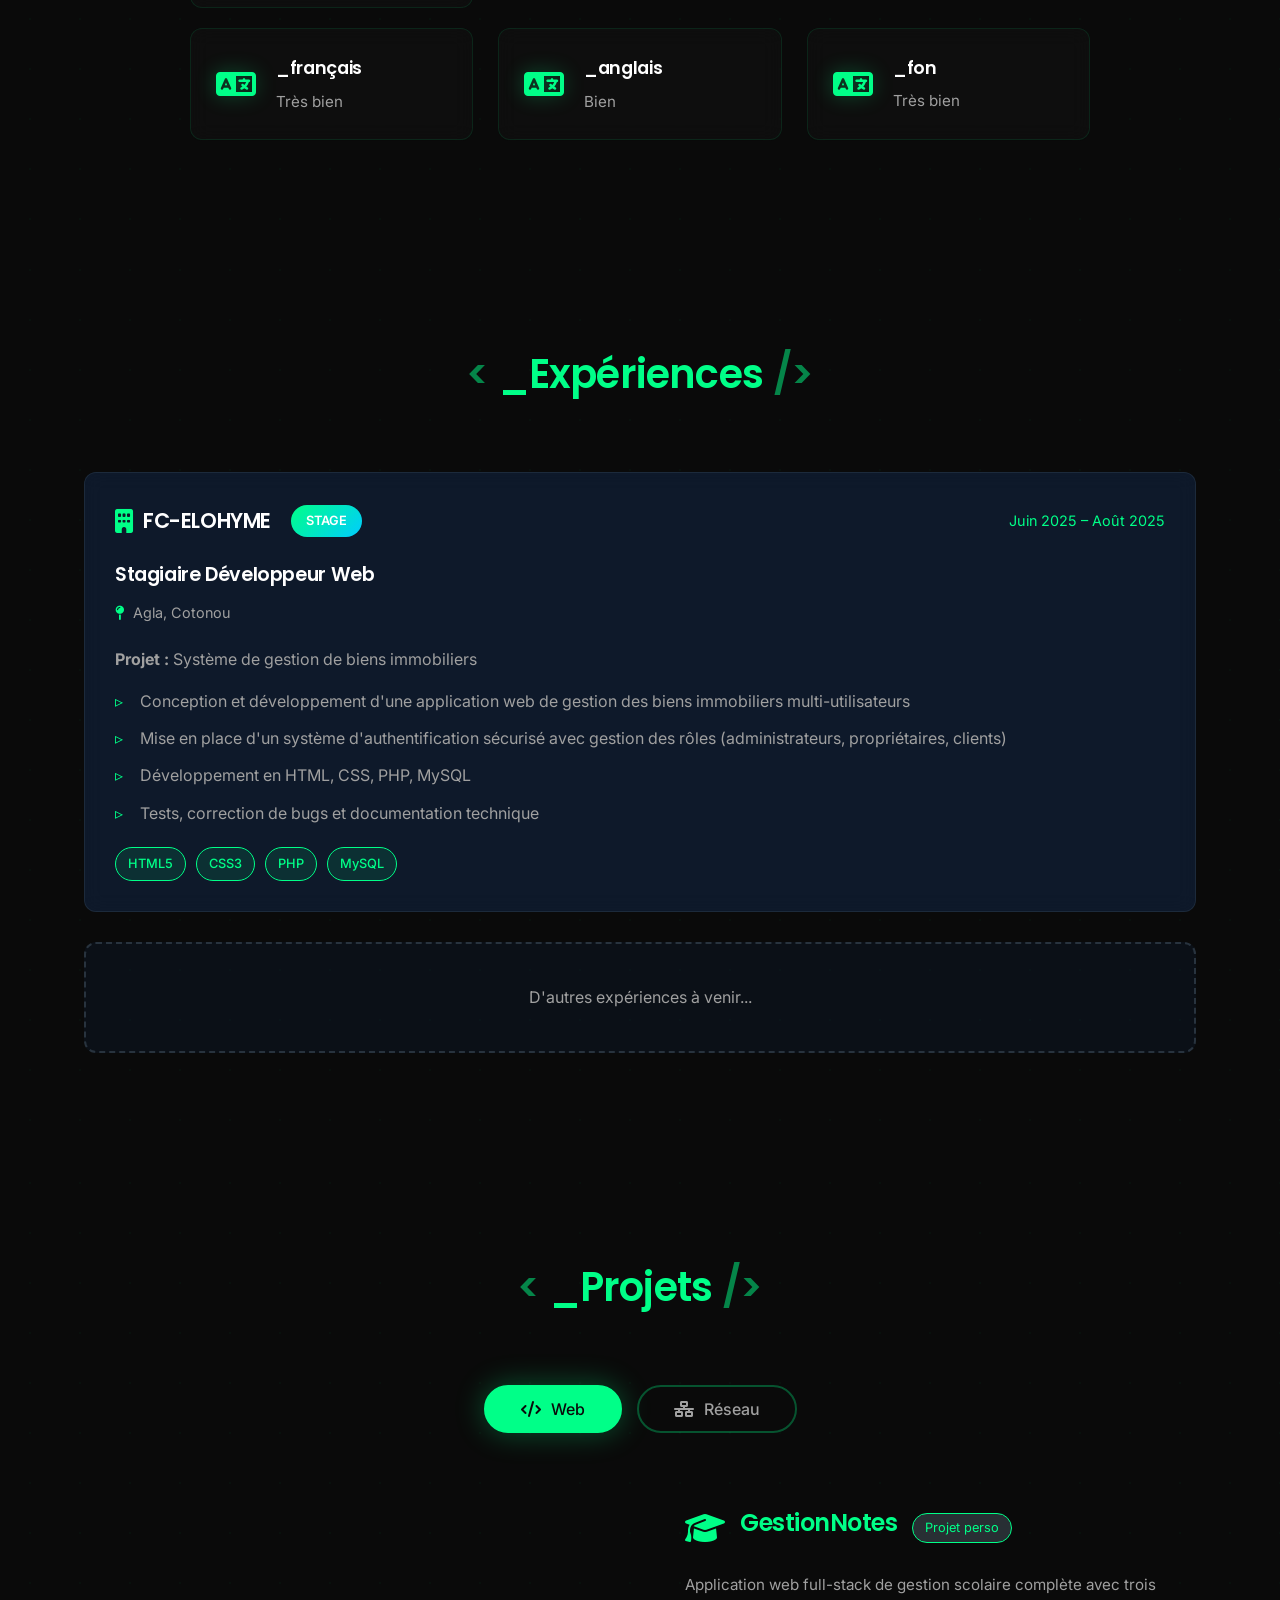
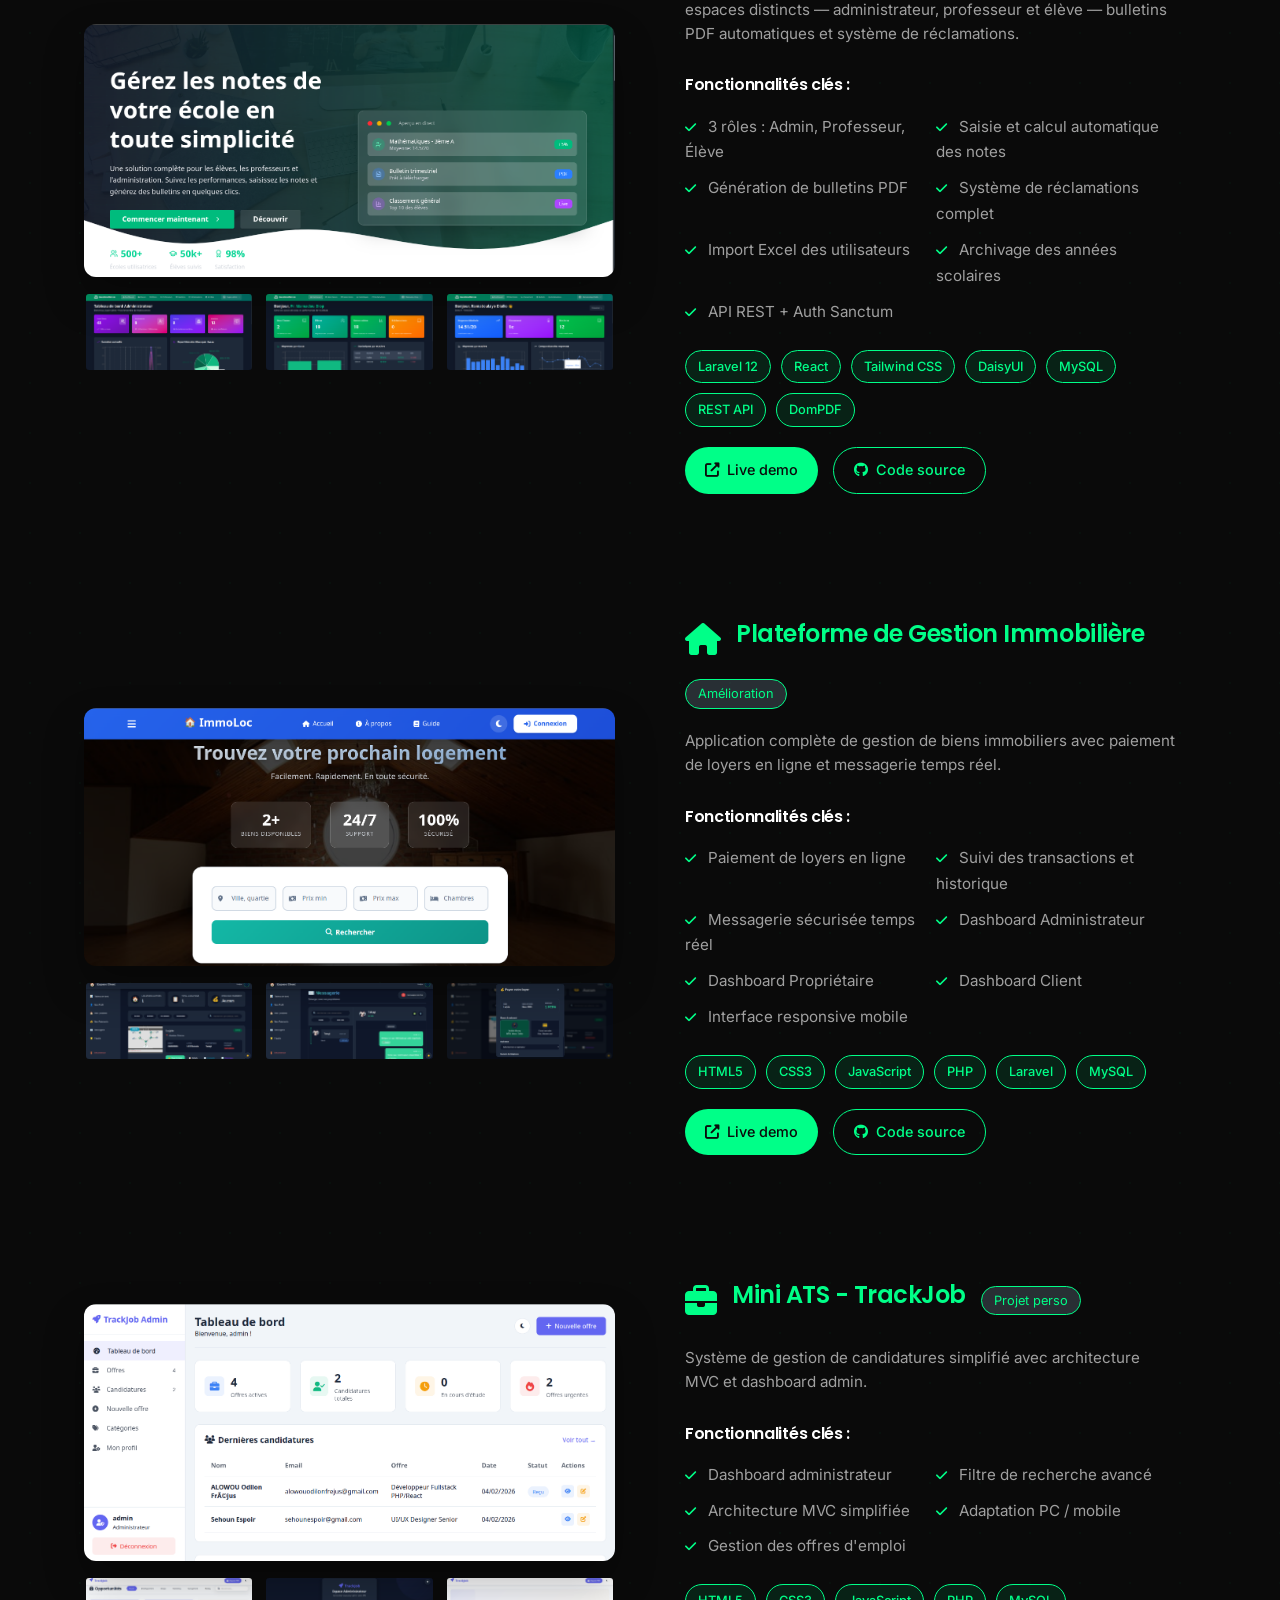
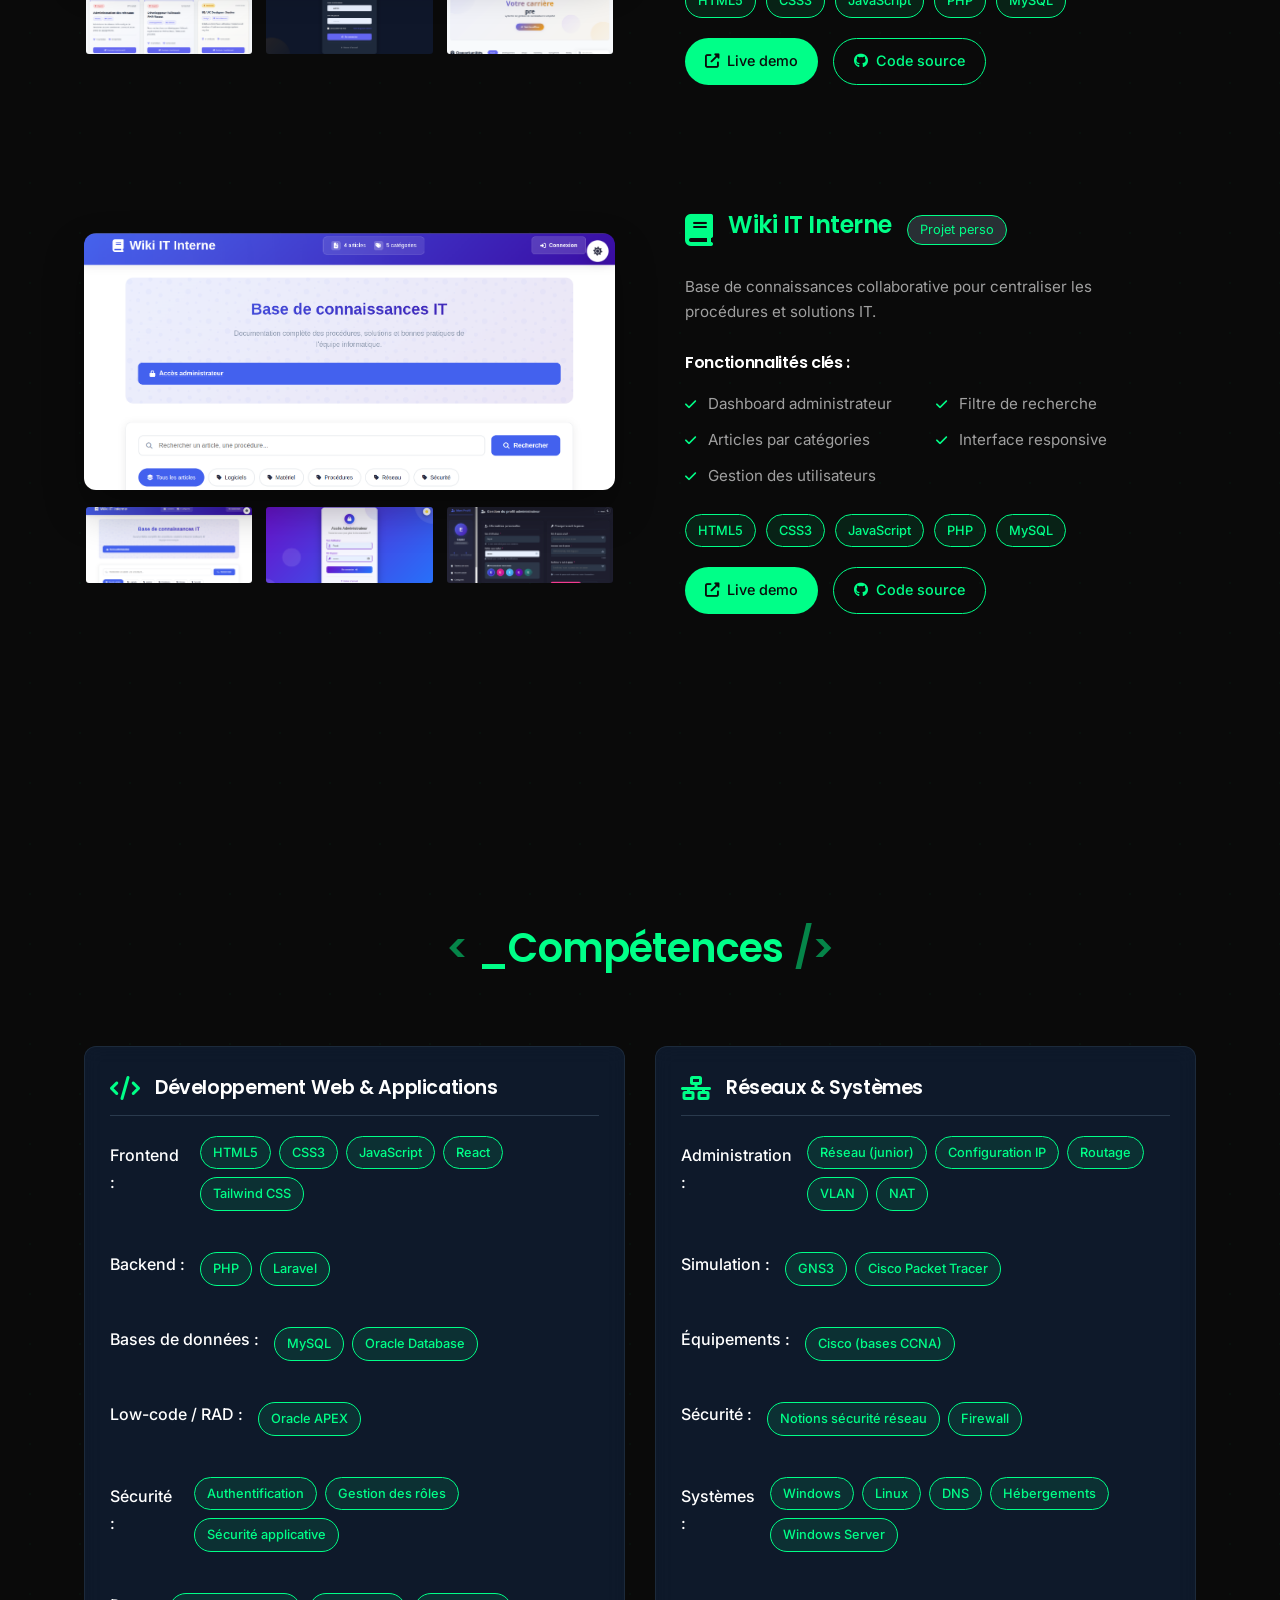
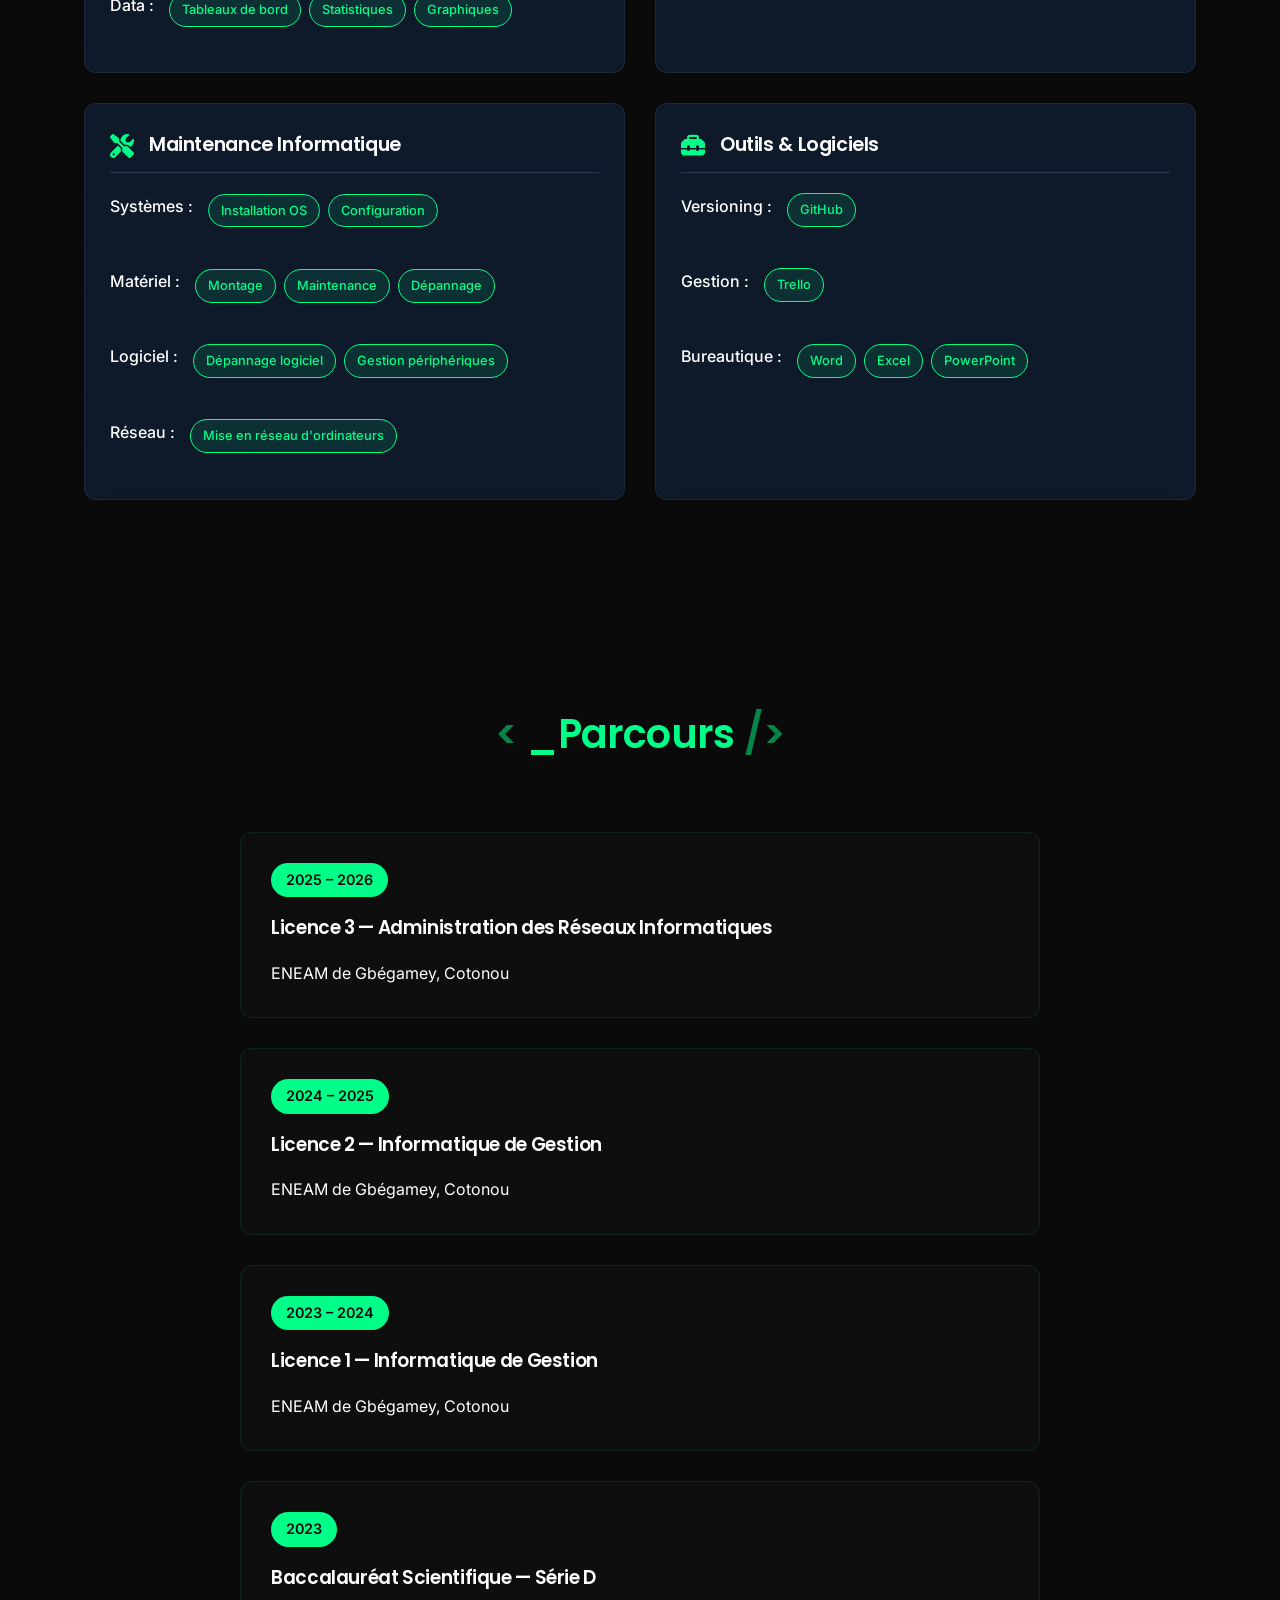
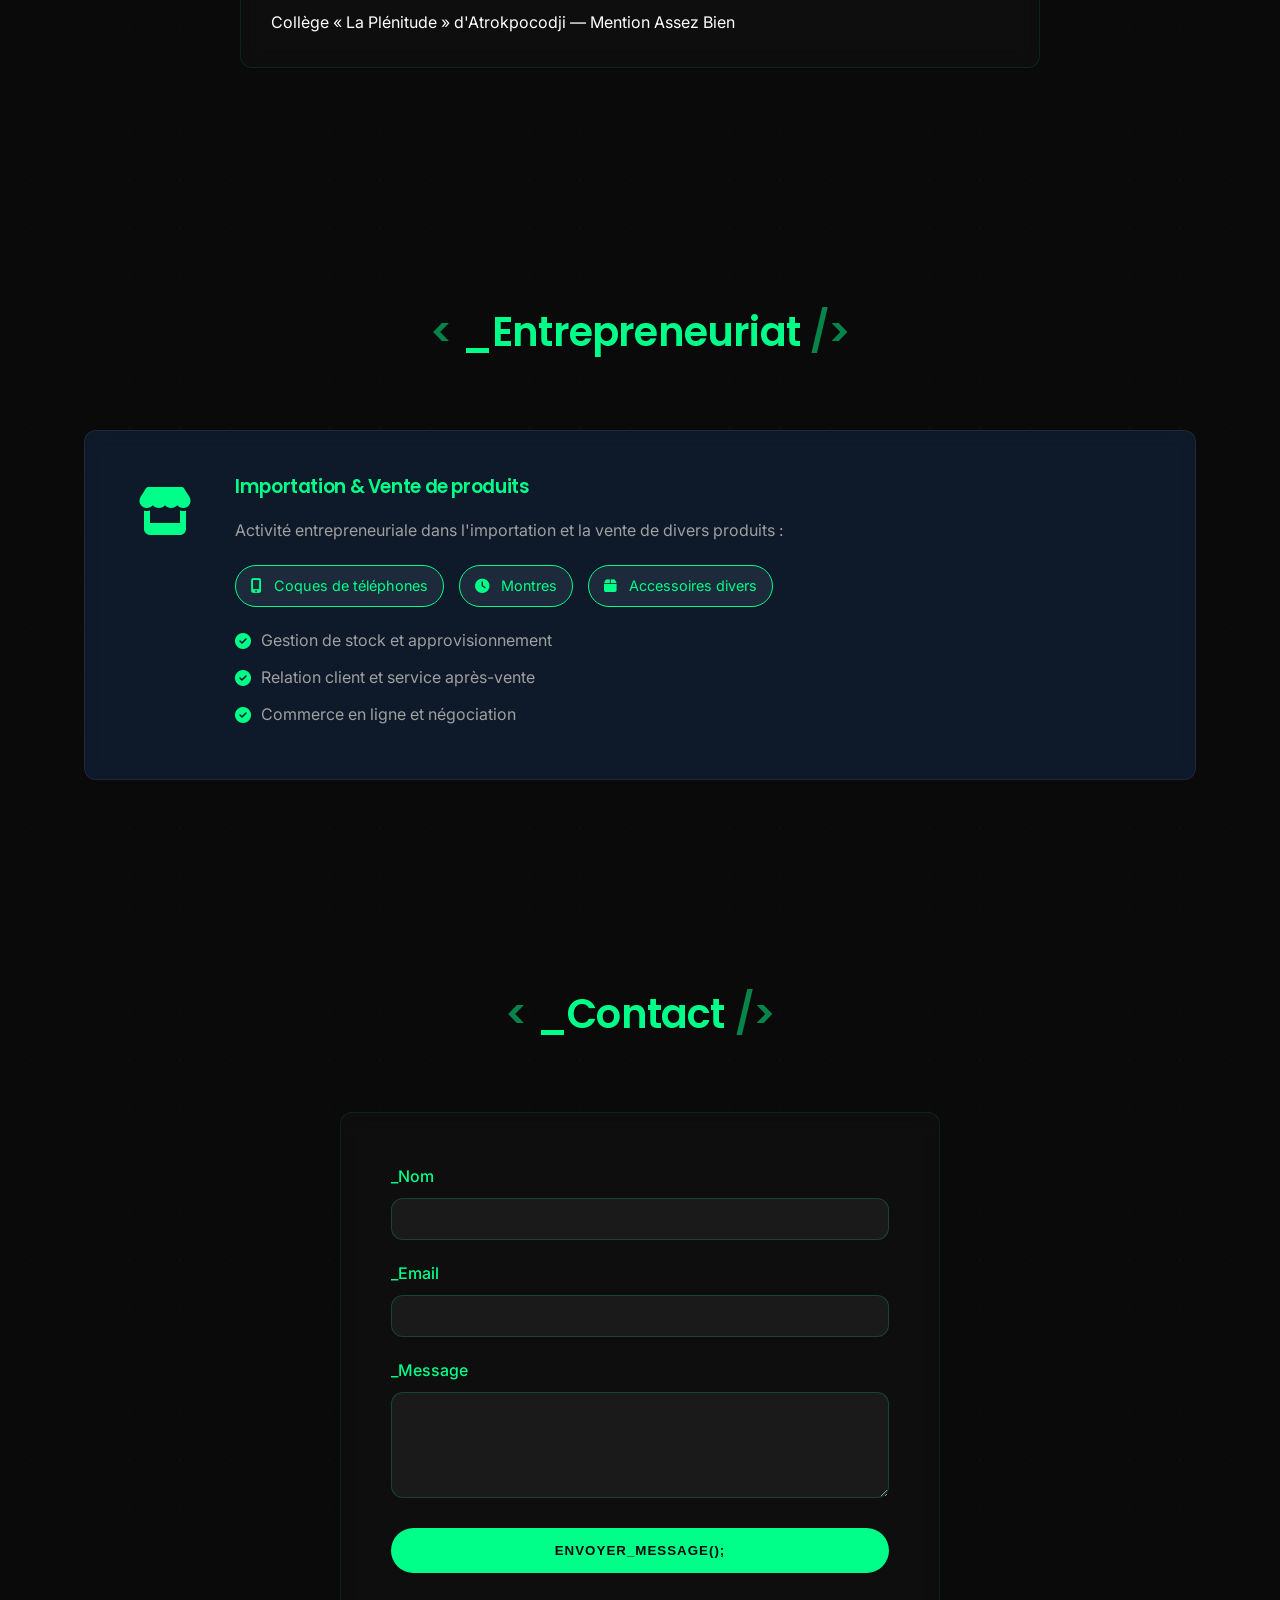
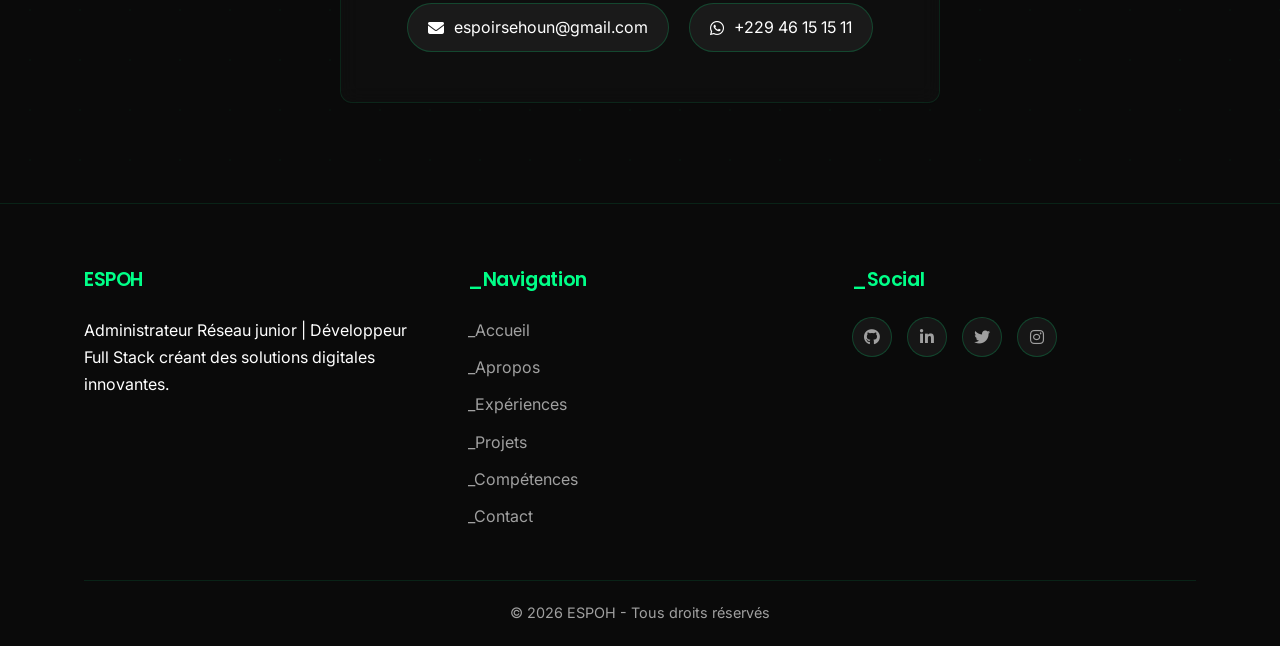
==== commit 5419e234: "Update index.html" ====
--- a/index.html
+++ b/index.html
@@ -14,13 +14,17 @@
         <nav>
             <div class="logo">ESPOH</div>
             <ul class="nav-links">
-                <li><a href="#accueil">_Accueil</a></li>
-                <li><a href="#apropos">_Apropos</a></li>
-                <li><a href="#experiences">_Expériences</a></li>
-                <li><a href="#projets">_Projets</a></li>
-                <li><a href="#competences">_Compétences</a></li>
-                <li><a href="#contact">_Contact</a></li>
+                <li><a href="#accueil" data-i18n="nav_home">_Accueil</a></li>
+                <li><a href="#apropos" data-i18n="nav_about">_Apropos</a></li>
+                <li><a href="#experiences" data-i18n="nav_exp">_Expériences</a></li>
+                <li><a href="#projets" data-i18n="nav_projects">_Projets</a></li>
+                <li><a href="#competences" data-i18n="nav_skills">_Compétences</a></li>
+                <li><a href="#contact" data-i18n="nav_contact">_Contact</a></li>
             </ul>
+            <div class="lang-switcher" id="langSwitcher" title="Switch language">
+                <i class="fas fa-globe"></i>
+                <span id="langLabel">EN</span>
+            </div>
             <div class="burger">
                 <div class="line1"></div>
                 <div class="line2"></div>
@@ -30,82 +34,72 @@
     </header>
 
     <main>
-        <!-- ==================== HERO SECTION ==================== -->
+        <!-- HERO -->
         <section id="accueil" class="hero">
             <div class="container">
                 <div class="hero-split">
-                    <!-- Photo Side -->
                     <div class="hero-photo">
                         <div class="photo-frame">
                             <img src="espoir-photo.jpeg" alt="Espoir Sehoun - Développeur Full Stack">
                             <div class="data-flow"></div>
                         </div>
                     </div>
-
-                    <!-- Content Side -->
                     <div class="hero-content">
                         <span class="hero-tag">&lt;hello_world/&gt;</span>
                         <h1>Espoir<br>Sehoun</h1>
-                        <span class="highlight">Développeur Full Stack | Administrateur Réseau et Système</span>
-                        
-                        <p class="hero-description">
-                            Je transforme des lignes de code en solutions qui résolvent des problèmes réels. 
-                            Basé au Bénin, je crée pour le monde.
-                        </p>
-
+                        <span class="highlight" data-i18n="hero_title">Développeur Full Stack | Administrateur Réseau et Système</span>
+                        <p class="hero-description" data-i18n="hero_desc">Je transforme des lignes de code en solutions qui résolvent des problèmes réels. Basé au Bénin, je crée pour le monde.</p>
                         <div class="hero-stats">
                             <div class="stat-item">
-                                <span class="stat-number">6+</span>
-                                <span class="stat-label">Projets</span>
+                                <span class="stat-number">4+</span>
+                                <span class="stat-label" data-i18n="stat_projects">Projets</span>
                             </div>
                             <div class="stat-item">
                                 <span class="stat-number">1</span>
-                                <span class="stat-label">Stage pro</span>
+                                <span class="stat-label" data-i18n="stat_internship">Stage pro</span>
                             </div>
                             <div class="stat-item">
                                 <span class="stat-number">10+</span>
-                                <span class="stat-label">Technos</span>
-                            </div>
-                        </div>
-
+                                <span class="stat-label" data-i18n="stat_techs">Technos</span>
+                            </div>
+                        </div>
                         <div class="hero-buttons">
-                            <a href="#projets" class="cta-button primary">Voir mes projets</a>
-                            <a href="#contact" class="cta-button secondary">Me contacter</a>
-                        </div>
-                    </div>
-                </div>
-            </div>
-        </section>
-
-        <!-- ==================== À PROPOS ==================== -->
+                            <a href="#projets" class="cta-button primary" data-i18n="btn_projects">Voir mes projets</a>
+                            <a href="#contact" class="cta-button secondary" data-i18n="btn_contact">Me contacter</a>
+                        </div>
+                    </div>
+                </div>
+            </div>
+        </section>
+
+        <!-- À PROPOS -->
         <section id="apropos" class="section about">
             <div class="container">
-                <h2 class="section-title"><span>_Qui_suis_je</span></h2>
+                <h2 class="section-title"><span data-i18n="about_title">_Qui_suis_je</span></h2>
                 <div class="about-content">
                     <div class="about-text">
-                        <p>À 21 ans, j'ai déjà conçu plusieurs plateformes web utilisées par des professionnels. Ma passion ? Démocratiser la tech à travers des outils simples et puissants. Je ne code pas juste pour coder - je code pour impacter. Polyvalent, je maîtrise aussi bien le développement web que l'administration réseau et la maintenance informatique.</p>
-                    </div>
-
+                        <p data-i18n="about_text">À 21 ans, j'ai déjà conçu plusieurs plateformes web utilisées par des professionnels. Ma passion ? Démocratiser la tech à travers des outils simples et puissants. Je ne code pas juste pour coder - je code pour impacter. Polyvalent, je maîtrise aussi bien le développement web que l'administration réseau et la maintenance informatique.</p>
+                    </div>
                     <div class="personal-info-grid">
                         <div class="info-item">
                             <i class="fas fa-birthday-cake"></i>
                             <div>
-                                <h3>_naissance</h3>
+                                <h3 data-i18n="info_birth">_naissance</h3>
                                 <p>07.02.2005</p>
                             </div>
                         </div>
                         <div class="info-item">
                             <i class="fas fa-map-marker-alt"></i>
                             <div>
-                                <h3>_localisation</h3>
+                                <h3 data-i18n="info_location">_localisation</h3>
                                 <p>Womey, Bénin</p>
                             </div>
                         </div>
                         <div class="info-item">
                             <i class="fas fa-flag"></i>
                             <div>
-                                <h3>_nationalité</h3>
-                                <p>Béninoise</p>
+                                <h3 data-i18n="info_nationality">_nationalité</h3>
+                                <p data-i18n="info_nationality_val">Béninoise</p>
                             </div>
                         </div>
                         <div class="info-item">
@@ -121,56 +115,52 @@
                             <i class="fas fa-language"></i>
                             <div>
                                 <h3>_français</h3>
-                                <p>Très bien</p>
+                                <p data-i18n="lang_very_good">Très bien</p>
                             </div>
                         </div>
                         <div class="info-item">
                             <i class="fas fa-language"></i>
                             <div>
                                 <h3>_anglais</h3>
-                                <p>Bien</p>
+                                <p data-i18n="lang_good">Bien</p>
                             </div>
                         </div>
                         <div class="info-item">
                             <i class="fas fa-language"></i>
                             <div>
                                 <h3>_fon</h3>
-                                <p>Très bien</p>
-                            </div>
-                        </div>
-                    </div>
-                </div>
-            </div>
-        </section>
-
-        <!-- ==================== EXPÉRIENCES PROFESSIONNELLES ==================== -->
+                                <p data-i18n="lang_very_good2">Très bien</p>
+                            </div>
+                        </div>
+                    </div>
+                </div>
+            </div>
+        </section>
+
+        <!-- EXPÉRIENCES -->
         <section id="experiences" class="section experiences">
             <div class="container">
-                <h2 class="section-title"><span>_Expériences</span></h2>
-                
+                <h2 class="section-title"><span data-i18n="exp_title">_Expériences</span></h2>
                 <div class="experience-card">
                     <div class="exp-header">
                         <div class="exp-company">
                             <i class="fas fa-building"></i>
                             <h3>FC-ELOHYME</h3>
                         </div>
-                        <span class="exp-badge">Stage</span>
+                        <span class="exp-badge" data-i18n="exp_badge">Stage</span>
                         <span class="exp-date">Juin 2025 – Août 2025</span>
                     </div>
-                    
-                    <h4 class="exp-title">Stagiaire Développeur Web</h4>
+                    <h4 class="exp-title" data-i18n="exp_role">Stagiaire Développeur Web</h4>
                     <p class="exp-location"><i class="fas fa-map-pin"></i> Agla, Cotonou</p>
-                    
                     <div class="exp-description">
-                        <p><strong>Projet :</strong> Système de gestion de biens immobiliers</p>
+                        <p><strong data-i18n="exp_project_label">Projet :</strong> <span data-i18n="exp_project_name">Système de gestion de biens immobiliers</span></p>
                         <ul class="exp-list">
-                            <li>Conception et développement d'une application web de gestion des biens immobiliers multi-utilisateurs</li>
-                            <li>Mise en place d'un système d'authentification sécurisé avec gestion des rôles (administrateurs, propriétaires, clients)</li>
-                            <li>Développement en HTML, CSS, PHP, MySQL</li>
-                            <li>Tests, correction de bugs et documentation technique</li>
+                            <li data-i18n="exp_task1">Conception et développement d'une application web de gestion des biens immobiliers multi-utilisateurs</li>
+                            <li data-i18n="exp_task2">Mise en place d'un système d'authentification sécurisé avec gestion des rôles (administrateurs, propriétaires, clients)</li>
+                            <li data-i18n="exp_task3">Développement en HTML, CSS, PHP, MySQL</li>
+                            <li data-i18n="exp_task4">Tests, correction de bugs et documentation technique</li>
                         </ul>
                     </div>
-
                     <div class="exp-tech">
                         <span class="tech-tag">HTML5</span>
                         <span class="tech-tag">CSS3</span>
@@ -178,33 +168,29 @@
                         <span class="tech-tag">MySQL</span>
                     </div>
                 </div>
-
-                <!-- Placeholder pour futures expériences -->
                 <div class="experience-placeholder">
-                    <p>D'autres expériences à venir...</p>
-                </div>
-            </div>
-        </section>
-
-        <!-- ==================== PROJETS ==================== -->
+                    <p data-i18n="exp_more">D'autres expériences à venir...</p>
+                </div>
+            </div>
+        </section>
+
+        <!-- PROJETS -->
         <section id="projets" class="section projets">
             <div class="container">
-                <h2 class="section-title"><span>_Projets</span></h2>
-
-                <!-- Onglets -->
+                <h2 class="section-title"><span data-i18n="projects_title">_Projets</span></h2>
                 <div class="projects-tabs">
                     <button class="tab-btn active" data-tab="web">
                         <i class="fas fa-code"></i> Web
                     </button>
                     <button class="tab-btn" data-tab="reseau">
-                        <i class="fas fa-network-wired"></i> Réseau
+                        <i class="fas fa-network-wired"></i> <span data-i18n="tab_network">Réseau</span>
                     </button>
                 </div>
 
-                <!-- ==================== ONGLET WEB ==================== -->
+                <!-- ONGLET WEB -->
                 <div class="tab-content active" id="tab-web">
 
-                    <!-- PROJET 0 : GestionNotes -->
+                    <!-- GestionNotes -->
                     <div class="project-block">
                         <div class="project-gallery">
                             <div class="gallery-main">
@@ -220,79 +206,58 @@
                             <div class="project-header">
                                 <i class="fas fa-graduation-cap project-icon"></i>
                                 <h3 class="project-title">GestionNotes</h3>
-                                <span class="project-badge">Projet perso</span>
-                            </div>
-                            <p class="project-description">
-                                Application web full-stack de gestion scolaire complète avec trois espaces distincts — administrateur, professeur et élève — bulletins PDF automatiques et système de réclamations.
-                            </p>
-                            
+                                <span class="project-badge" data-i18n="badge_personal">Projet perso</span>
+                            </div>
+                            <p class="project-description" data-i18n="gn_desc">Application web full-stack de gestion scolaire complète avec trois espaces distincts — administrateur, professeur et élève — bulletins PDF automatiques et système de réclamations.</p>
                             <div class="project-features">
-                                <h4>Fonctionnalités clés :</h4>
+                                <h4 data-i18n="features_title">Fonctionnalités clés :</h4>
                                 <ul>
-                                    <li><i class="fas fa-check"></i> 3 rôles : Admin, Professeur, Élève</li>
-                                    <li><i class="fas fa-check"></i> Saisie et calcul automatique des notes</li>
-                                    <li><i class="fas fa-check"></i> Génération de bulletins PDF</li>
-                                    <li><i class="fas fa-check"></i> Système de réclamations complet</li>
-                                    <li><i class="fas fa-check"></i> Import Excel des utilisateurs</li>
-                                    <li><i class="fas fa-check"></i> Archivage des années scolaires</li>
-                                    <li><i class="fas fa-check"></i> API REST + Auth Sanctum</li>
+                                    <li><i class="fas fa-check"></i> <span data-i18n="gn_f1">3 rôles : Admin, Professeur, Élève</span></li>
+                                    <li><i class="fas fa-check"></i> <span data-i18n="gn_f2">Saisie et calcul automatique des notes</span></li>
+                                    <li><i class="fas fa-check"></i> <span data-i18n="gn_f3">Génération de bulletins PDF</span></li>
+                                    <li><i class="fas fa-check"></i> <span data-i18n="gn_f4">Système de réclamations complet</span></li>
+                                    <li><i class="fas fa-check"></i> <span data-i18n="gn_f5">Import Excel des utilisateurs</span></li>
+                                    <li><i class="fas fa-check"></i> <span data-i18n="gn_f6">Archivage des années scolaires</span></li>
+                                    <li><i class="fas fa-check"></i> <span data-i18n="gn_f7">API REST + Auth Sanctum</span></li>
                                 </ul>
                             </div>
-
                             <div class="project-tech">
-                                <span class="tech-tag">Laravel 12</span>
-                                <span class="tech-tag">React</span>
-                                <span class="tech-tag">Tailwind CSS</span>
-                                <span class="tech-tag">DaisyUI</span>
-                                <span class="tech-tag">MySQL</span>
-                                <span class="tech-tag">REST API</span>
-                                <span class="tech-tag">DomPDF</span>
-                            </div>
-
+                                <span class="tech-tag">Laravel 12</span><span class="tech-tag">React</span><span class="tech-tag">Tailwind CSS</span><span class="tech-tag">DaisyUI</span><span class="tech-tag">MySQL</span><span class="tech-tag">REST API</span><span class="tech-tag">DomPDF</span>
+                            </div>
                             <div class="project-links">
-                                <a href="#" class="project-link demo"><i class="fas fa-external-link-alt"></i> Live demo</a>
-                                <a href="#" class="project-link code"><i class="fab fa-github"></i> Code source</a>
-                            </div>
-                        </div>
-                    </div>
-
-                    <!-- PROJET 1 : Plateforme Immobilière (Laravel) -->
+                                <a href="#" class="project-link demo"><i class="fas fa-external-link-alt"></i> <span data-i18n="link_demo">Live demo</span></a>
+                                <a href="#" class="project-link code"><i class="fab fa-github"></i> <span data-i18n="link_code">Code source</span></a>
+                            </div>
+                        </div>
+                    </div>
+
+                    <!-- Plateforme Immobilière -->
                     <div class="project-block reverse">
                         <div class="project-details">
                             <div class="project-header">
                                 <i class="fas fa-home project-icon"></i>
-                                <h3 class="project-title">Plateforme de Gestion Immobilière</h3>
-                                <span class="project-badge">Amélioration</span>
-                            </div>
-                            <p class="project-description">
-                                Application complète de gestion de biens immobiliers avec paiement de loyers en ligne et messagerie temps réel.
-                            </p>
-                            
+                                <h3 class="project-title" data-i18n="immo_title">Plateforme de Gestion Immobilière</h3>
+                                <span class="project-badge" data-i18n="badge_improvement">Amélioration</span>
+                            </div>
+                            <p class="project-description" data-i18n="immo_desc">Application complète de gestion de biens immobiliers avec paiement de loyers en ligne et messagerie temps réel.</p>
                             <div class="project-features">
-                                <h4>Fonctionnalités clés :</h4>
+                                <h4 data-i18n="features_title">Fonctionnalités clés :</h4>
                                 <ul>
-                                    <li><i class="fas fa-check"></i> Paiement de loyers en ligne</li>
-                                    <li><i class="fas fa-check"></i> Suivi des transactions et historique</li>
-                                    <li><i class="fas fa-check"></i> Messagerie sécurisée temps réel</li>
-                                    <li><i class="fas fa-check"></i> Dashboard Administrateur</li>
-                                    <li><i class="fas fa-check"></i> Dashboard Propriétaire</li>
-                                    <li><i class="fas fa-check"></i> Dashboard Client</li>
-                                    <li><i class="fas fa-check"></i> Interface responsive mobile</li>
+                                    <li><i class="fas fa-check"></i> <span data-i18n="immo_f1">Paiement de loyers en ligne</span></li>
+                                    <li><i class="fas fa-check"></i> <span data-i18n="immo_f2">Suivi des transactions et historique</span></li>
+                                    <li><i class="fas fa-check"></i> <span data-i18n="immo_f3">Messagerie sécurisée temps réel</span></li>
+                                    <li><i class="fas fa-check"></i> <span data-i18n="immo_f4">Dashboard Administrateur</span></li>
+                                    <li><i class="fas fa-check"></i> <span data-i18n="immo_f5">Dashboard Propriétaire</span></li>
+                                    <li><i class="fas fa-check"></i> <span data-i18n="immo_f6">Dashboard Client</span></li>
+                                    <li><i class="fas fa-check"></i> <span data-i18n="immo_f7">Interface responsive mobile</span></li>
                                 </ul>
                             </div>
-
                             <div class="project-tech">
-                                <span class="tech-tag">HTML5</span>
-                                <span class="tech-tag">CSS3</span>
-                                <span class="tech-tag">JavaScript</span>
-                                <span class="tech-tag">PHP</span>
-                                <span class="tech-tag">Laravel</span>
-                                <span class="tech-tag">MySQL</span>
-                            </div>
-
+                                <span class="tech-tag">HTML5</span><span class="tech-tag">CSS3</span><span class="tech-tag">JavaScript</span><span class="tech-tag">PHP</span><span class="tech-tag">Laravel</span><span class="tech-tag">MySQL</span>
+                            </div>
                             <div class="project-links">
-                                <a href="#" class="project-link demo"><i class="fas fa-external-link-alt"></i> Live demo</a>
-                                <a href="#" class="project-link code"><i class="fab fa-github"></i> Code source</a>
+                                <a href="#" class="project-link demo"><i class="fas fa-external-link-alt"></i> <span data-i18n="link_demo">Live demo</span></a>
+                                <a href="#" class="project-link code"><i class="fab fa-github"></i> <span data-i18n="link_code">Code source</span></a>
                             </div>
                         </div>
                         <div class="project-gallery">
@@ -307,7 +272,7 @@
                         </div>
                     </div>
 
-                    <!-- PROJET 2 : Mini ATS -->
+                    <!-- Mini ATS -->
                     <div class="project-block">
                         <div class="project-gallery">
                             <div class="gallery-main">
@@ -323,72 +288,54 @@
                             <div class="project-header">
                                 <i class="fas fa-briefcase project-icon"></i>
                                 <h3 class="project-title">Mini ATS - TrackJob</h3>
-                                <span class="project-badge">Projet perso</span>
-                            </div>
-                            <p class="project-description">
-                                Système de gestion de candidatures simplifié avec architecture MVC et dashboard admin.
-                            </p>
-                            
+                                <span class="project-badge" data-i18n="badge_personal">Projet perso</span>
+                            </div>
+                            <p class="project-description" data-i18n="ats_desc">Système de gestion de candidatures simplifié avec architecture MVC et dashboard admin.</p>
                             <div class="project-features">
-                                <h4>Fonctionnalités clés :</h4>
+                                <h4 data-i18n="features_title">Fonctionnalités clés :</h4>
                                 <ul>
-                                    <li><i class="fas fa-check"></i> Dashboard administrateur</li>
-                                    <li><i class="fas fa-check"></i> Filtre de recherche avancé</li>
-                                    <li><i class="fas fa-check"></i> Architecture MVC simplifiée</li>
-                                    <li><i class="fas fa-check"></i> Adaptation PC / mobile</li>
-                                    <li><i class="fas fa-check"></i> Gestion des offres d'emploi</li>
+                                    <li><i class="fas fa-check"></i> <span data-i18n="ats_f1">Dashboard administrateur</span></li>
+                                    <li><i class="fas fa-check"></i> <span data-i18n="ats_f2">Filtre de recherche avancé</span></li>
+                                    <li><i class="fas fa-check"></i> <span data-i18n="ats_f3">Architecture MVC simplifiée</span></li>
+                                    <li><i class="fas fa-check"></i> <span data-i18n="ats_f4">Adaptation PC / mobile</span></li>
+                                    <li><i class="fas fa-check"></i> <span data-i18n="ats_f5">Gestion des offres d'emploi</span></li>
                                 </ul>
                             </div>
-
                             <div class="project-tech">
-                                <span class="tech-tag">HTML5</span>
-                                <span class="tech-tag">CSS3</span>
-                                <span class="tech-tag">JavaScript</span>
-                                <span class="tech-tag">PHP</span>
-                                <span class="tech-tag">MySQL</span>
-                            </div>
-
+                                <span class="tech-tag">HTML5</span><span class="tech-tag">CSS3</span><span class="tech-tag">JavaScript</span><span class="tech-tag">PHP</span><span class="tech-tag">MySQL</span>
+                            </div>
                             <div class="project-links">
-                                <a href="https://miniats.xo.je" target="_blank" class="project-link demo"><i class="fas fa-external-link-alt"></i> Live demo</a>
-                                <a href="#" class="project-link code"><i class="fab fa-github"></i> Code source</a>
-                            </div>
-                        </div>
-                    </div>
-
-                    <!-- PROJET 3 : Wiki IT -->
+                                <a href="https://miniats.xo.je" target="_blank" class="project-link demo"><i class="fas fa-external-link-alt"></i> <span data-i18n="link_demo">Live demo</span></a>
+                                <a href="#" class="project-link code"><i class="fab fa-github"></i> <span data-i18n="link_code">Code source</span></a>
+                            </div>
+                        </div>
+                    </div>
+
+                    <!-- Wiki IT -->
                     <div class="project-block reverse">
                         <div class="project-details">
                             <div class="project-header">
                                 <i class="fas fa-book project-icon"></i>
-                                <h3 class="project-title">Wiki IT Interne</h3>
-                                <span class="project-badge">Projet perso</span>
-                            </div>
-                            <p class="project-description">
-                                Base de connaissances collaborative pour centraliser les procédures et solutions IT.
-                            </p>
-                            
+                                <h3 class="project-title" data-i18n="wiki_title">Wiki IT Interne</h3>
+                                <span class="project-badge" data-i18n="badge_personal">Projet perso</span>
+                            </div>
+                            <p class="project-description" data-i18n="wiki_desc">Base de connaissances collaborative pour centraliser les procédures et solutions IT.</p>
                             <div class="project-features">
-                                <h4>Fonctionnalités clés :</h4>
+                                <h4 data-i18n="features_title">Fonctionnalités clés :</h4>
                                 <ul>
-                                    <li><i class="fas fa-check"></i> Dashboard administrateur</li>
-                                    <li><i class="fas fa-check"></i> Filtre de recherche</li>
-                                    <li><i class="fas fa-check"></i> Articles par catégories</li>
-                                    <li><i class="fas fa-check"></i> Interface responsive</li>
-                                    <li><i class="fas fa-check"></i> Gestion des utilisateurs</li>
+                                    <li><i class="fas fa-check"></i> <span data-i18n="wiki_f1">Dashboard administrateur</span></li>
+                                    <li><i class="fas fa-check"></i> <span data-i18n="wiki_f2">Filtre de recherche</span></li>
+                                    <li><i class="fas fa-check"></i> <span data-i18n="wiki_f3">Articles par catégories</span></li>
+                                    <li><i class="fas fa-check"></i> <span data-i18n="wiki_f4">Interface responsive</span></li>
+                                    <li><i class="fas fa-check"></i> <span data-i18n="wiki_f5">Gestion des utilisateurs</span></li>
                                 </ul>
                             </div>
-
                             <div class="project-tech">
-                                <span class="tech-tag">HTML5</span>
-                                <span class="tech-tag">CSS3</span>
-                                <span class="tech-tag">JavaScript</span>
-                                <span class="tech-tag">PHP</span>
-                                <span class="tech-tag">MySQL</span>
-                            </div>
-
+                                <span class="tech-tag">HTML5</span><span class="tech-tag">CSS3</span><span class="tech-tag">JavaScript</span><span class="tech-tag">PHP</span><span class="tech-tag">MySQL</span>
+                            </div>
                             <div class="project-links">
-                                <a href="https://itknowledge.xo.je" target="_blank" class="project-link demo"><i class="fas fa-external-link-alt"></i> Live demo</a>
-                                <a href="#" class="project-link code"><i class="fab fa-github"></i> Code source</a>
+                                <a href="https://itknowledge.xo.je" target="_blank" class="project-link demo"><i class="fas fa-external-link-alt"></i> <span data-i18n="link_demo">Live demo</span></a>
+                                <a href="#" class="project-link code"><i class="fab fa-github"></i> <span data-i18n="link_code">Code source</span></a>
                             </div>
                         </div>
                         <div class="project-gallery">
@@ -404,12 +351,11 @@
                     </div>
 
                 </div>
-                <!-- ==================== FIN ONGLET WEB ==================== -->
-
-                <!-- ==================== ONGLET RÉSEAU ==================== -->
+
+                <!-- ONGLET RÉSEAU -->
                 <div class="tab-content" id="tab-reseau">
 
-                    <!-- PROJET RÉSEAU 1 : EcoTech Africa -->
+                    <!-- EcoTech Africa -->
                     <div class="network-card">
                         <div class="network-img">
                             <img src="reseau1.png" alt="EcoTech Africa" onclick="openLightbox(this)">
@@ -418,37 +364,29 @@
                         <div class="network-details">
                             <div class="project-header">
                                 <i class="fas fa-sitemap project-icon"></i>
-                                <h3 class="project-title">EcoTech Africa — Réseau Multi-Sites</h3>
-                                <span class="project-badge">Exercice pratique</span>
-                            </div>
-                            <p class="project-description">
-                                Conception et configuration d'un réseau d'entreprise interconnectant 3 sites (Cotonou, Porto-Novo, Parakou) avec centralisation des services au siège.
-                            </p>
+                                <h3 class="project-title" data-i18n="eco_title">EcoTech Africa — Réseau Multi-Sites</h3>
+                                <span class="project-badge" data-i18n="badge_practical">Exercice pratique</span>
+                            </div>
+                            <p class="project-description" data-i18n="eco_desc">Conception et configuration d'un réseau d'entreprise interconnectant 3 sites (Cotonou, Porto-Novo, Parakou) avec centralisation des services au siège.</p>
                             <div class="project-features">
-                                <h4>Compétences démontrées :</h4>
+                                <h4 data-i18n="skills_demonstrated">Compétences démontrées :</h4>
                                 <ul>
-                                    <li><i class="fas fa-check"></i> Plan d'adressage VLSM</li>
-                                    <li><i class="fas fa-check"></i> WAN PPP + authentification CHAP</li>
-                                    <li><i class="fas fa-check"></i> Routage dynamique OSPF</li>
-                                    <li><i class="fas fa-check"></i> VLAN 10 / 20 + inter-VLAN</li>
-                                    <li><i class="fas fa-check"></i> Services DHCP, DNS, Web centralisés</li>
-                                    <li><i class="fas fa-check"></i> NAT pour accès Internet multi-sites</li>
-                                    <li><i class="fas fa-check"></i> Administration distante SSH/Telnet</li>
+                                    <li><i class="fas fa-check"></i> <span data-i18n="eco_f1">Plan d'adressage VLSM</span></li>
+                                    <li><i class="fas fa-check"></i> <span data-i18n="eco_f2">WAN PPP + authentification CHAP</span></li>
+                                    <li><i class="fas fa-check"></i> <span data-i18n="eco_f3">Routage dynamique OSPF</span></li>
+                                    <li><i class="fas fa-check"></i> <span data-i18n="eco_f4">VLAN 10 / 20 + inter-VLAN</span></li>
+                                    <li><i class="fas fa-check"></i> <span data-i18n="eco_f5">Services DHCP, DNS, Web centralisés</span></li>
+                                    <li><i class="fas fa-check"></i> <span data-i18n="eco_f6">NAT pour accès Internet multi-sites</span></li>
+                                    <li><i class="fas fa-check"></i> <span data-i18n="eco_f7">Administration distante SSH/Telnet</span></li>
                                 </ul>
                             </div>
                             <div class="project-tech">
-                                <span class="tech-tag">Cisco Packet Tracer</span>
-                                <span class="tech-tag">OSPF</span>
-                                <span class="tech-tag">VLAN</span>
-                                <span class="tech-tag">NAT</span>
-                                <span class="tech-tag">PPP/CHAP</span>
-                                <span class="tech-tag">DHCP</span>
-                                <span class="tech-tag">SSH</span>
-                            </div>
-                        </div>
-                    </div>
-
-                    <!-- PROJET RÉSEAU 2 : Infrastructure Multisite Avancée -->
+                                <span class="tech-tag">Cisco Packet Tracer</span><span class="tech-tag">OSPF</span><span class="tech-tag">VLAN</span><span class="tech-tag">NAT</span><span class="tech-tag">PPP/CHAP</span><span class="tech-tag">DHCP</span><span class="tech-tag">SSH</span>
+                            </div>
+                        </div>
+                    </div>
+
+                    <!-- Infrastructure Multisite -->
                     <div class="network-card">
                         <div class="network-img">
                             <img src="reseau2.png" alt="Infrastructure Multisite Avancée" onclick="openLightbox(this)">
@@ -457,318 +395,224 @@
                         <div class="network-details">
                             <div class="project-header">
                                 <i class="fas fa-server project-icon"></i>
-                                <h3 class="project-title">Infrastructure Multisite Avancée</h3>
-                                <span class="project-badge">Exercice pratique</span>
-                            </div>
-                            <p class="project-description">
-                                Architecture réseau complète avec siège, agence distante, zone serveur et poste d'administration distant. Plan d'adressage sur 172.20.0.0/16 avec VLSM optimisé.
-                            </p>
+                                <h3 class="project-title" data-i18n="infra_title">Infrastructure Multisite Avancée</h3>
+                                <span class="project-badge" data-i18n="badge_practical">Exercice pratique</span>
+                            </div>
+                            <p class="project-description" data-i18n="infra_desc">Architecture réseau complète avec siège, agence distante, zone serveur et poste d'administration distant. Plan d'adressage sur 172.20.0.0/16 avec VLSM optimisé.</p>
                             <div class="project-features">
-                                <h4>Compétences démontrées :</h4>
+                                <h4 data-i18n="skills_demonstrated">Compétences démontrées :</h4>
                                 <ul>
-                                    <li><i class="fas fa-check"></i> VLSM sur 172.20.0.0/16</li>
-                                    <li><i class="fas fa-check"></i> DNS, DHCP, Web, FTP, Mail, Syslog</li>
-                                    <li><i class="fas fa-check"></i> Serveur NTP + synchronisation globale</li>
-                                    <li><i class="fas fa-check"></i> AAA / Authentification centralisée</li>
-                                    <li><i class="fas fa-check"></i> Mise à jour IOS via TFTP</li>
-                                    <li><i class="fas fa-check"></i> Administration SSH distante</li>
-                                    <li><i class="fas fa-check"></i> Sécurité : bannière, logs, port security</li>
+                                    <li><i class="fas fa-check"></i> <span data-i18n="infra_f1">VLSM sur 172.20.0.0/16</span></li>
+                                    <li><i class="fas fa-check"></i> <span data-i18n="infra_f2">DNS, DHCP, Web, FTP, Mail, Syslog</span></li>
+                                    <li><i class="fas fa-check"></i> <span data-i18n="infra_f3">Serveur NTP + synchronisation globale</span></li>
+                                    <li><i class="fas fa-check"></i> <span data-i18n="infra_f4">AAA / Authentification centralisée</span></li>
+                                    <li><i class="fas fa-check"></i> <span data-i18n="infra_f5">Mise à jour IOS via TFTP</span></li>
+                                    <li><i class="fas fa-check"></i> <span data-i18n="infra_f6">Administration SSH distante</span></li>
+                                    <li><i class="fas fa-check"></i> <span data-i18n="infra_f7">Sécurité : bannière, logs, port security</span></li>
                                 </ul>
                             </div>
                             <div class="project-tech">
-                                <span class="tech-tag">Cisco Packet Tracer</span>
-                                <span class="tech-tag">VLSM</span>
-                                <span class="tech-tag">NTP</span>
-                                <span class="tech-tag">AAA</span>
-                                <span class="tech-tag">TFTP</span>
-                                <span class="tech-tag">Syslog</span>
-                                <span class="tech-tag">SSH</span>
-                            </div>
-                        </div>
-                    </div>
-
-                </div>
-                <!-- ==================== FIN ONGLET RÉSEAU ==================== -->
-
-            </div>
-        </section>
-
-        <!-- ==================== COMPÉTENCES TECHNIQUES ==================== -->
+                                <span class="tech-tag">Cisco Packet Tracer</span><span class="tech-tag">VLSM</span><span class="tech-tag">NTP</span><span class="tech-tag">AAA</span><span class="tech-tag">TFTP</span><span class="tech-tag">Syslog</span><span class="tech-tag">SSH</span>
+                            </div>
+                        </div>
+                    </div>
+
+                </div>
+
+            </div>
+        </section>
+
+        <!-- COMPÉTENCES -->
         <section id="competences" class="section competences">
             <div class="container">
-                <h2 class="section-title"><span>_Compétences</span></h2>
-                
+                <h2 class="section-title"><span data-i18n="skills_title">_Compétences</span></h2>
                 <div class="skills-grid">
-                    <!-- Développement Web -->
                     <div class="skill-category">
                         <div class="category-header">
                             <i class="fas fa-code category-icon"></i>
-                            <h3>Développement Web & Applications</h3>
+                            <h3 data-i18n="skills_web">Développement Web & Applications</h3>
                         </div>
                         <div class="skills-list">
                             <div class="skill-item">
                                 <span class="skill-name">Frontend :</span>
-                                <div class="skill-tags">
-                                    <span class="tech-tag">HTML5</span>
-                                    <span class="tech-tag">CSS3</span>
-                                    <span class="tech-tag">JavaScript</span>
-                                    <span class="tech-tag">React</span>
-                                    <span class="tech-tag">Tailwind CSS</span>
-                                </div>
+                                <div class="skill-tags"><span class="tech-tag">HTML5</span><span class="tech-tag">CSS3</span><span class="tech-tag">JavaScript</span><span class="tech-tag">React</span><span class="tech-tag">Tailwind CSS</span></div>
                             </div>
                             <div class="skill-item">
                                 <span class="skill-name">Backend :</span>
-                                <div class="skill-tags">
-                                    <span class="tech-tag">PHP</span>
-                                    <span class="tech-tag">Laravel</span>
-                                </div>
-                            </div>
-                            <div class="skill-item">
-                                <span class="skill-name">Bases de données :</span>
-                                <div class="skill-tags">
-                                    <span class="tech-tag">MySQL</span>
-                                    <span class="tech-tag">Oracle Database</span>
-                                </div>
+                                <div class="skill-tags"><span class="tech-tag">PHP</span><span class="tech-tag">Laravel</span></div>
+                            </div>
+                            <div class="skill-item">
+                                <span class="skill-name" data-i18n="skill_db">Bases de données :</span>
+                                <div class="skill-tags"><span class="tech-tag">MySQL</span><span class="tech-tag">Oracle Database</span></div>
                             </div>
                             <div class="skill-item">
                                 <span class="skill-name">Low-code / RAD :</span>
-                                <div class="skill-tags">
-                                    <span class="tech-tag">Oracle APEX</span>
-                                </div>
-                            </div>
-                            <div class="skill-item">
-                                <span class="skill-name">Sécurité :</span>
-                                <div class="skill-tags">
-                                    <span class="tech-tag">Authentification</span>
-                                    <span class="tech-tag">Gestion des rôles</span>
-                                    <span class="tech-tag">Sécurité applicative</span>
-                                </div>
+                                <div class="skill-tags"><span class="tech-tag">Oracle APEX</span></div>
+                            </div>
+                            <div class="skill-item">
+                                <span class="skill-name" data-i18n="skill_security">Sécurité :</span>
+                                <div class="skill-tags"><span class="tech-tag" data-i18n="sk_auth">Authentification</span><span class="tech-tag" data-i18n="sk_roles">Gestion des rôles</span><span class="tech-tag" data-i18n="sk_appsec">Sécurité applicative</span></div>
                             </div>
                             <div class="skill-item">
                                 <span class="skill-name">Data :</span>
-                                <div class="skill-tags">
-                                    <span class="tech-tag">Tableaux de bord</span>
-                                    <span class="tech-tag">Statistiques</span>
-                                    <span class="tech-tag">Graphiques</span>
-                                </div>
-                            </div>
-                        </div>
-                    </div>
-
-                    <!-- Réseaux & Systèmes -->
+                                <div class="skill-tags"><span class="tech-tag" data-i18n="sk_dashboards">Tableaux de bord</span><span class="tech-tag" data-i18n="sk_stats">Statistiques</span><span class="tech-tag" data-i18n="sk_charts">Graphiques</span></div>
+                            </div>
+                        </div>
+                    </div>
                     <div class="skill-category">
                         <div class="category-header">
                             <i class="fas fa-network-wired category-icon"></i>
-                            <h3>Réseaux & Systèmes</h3>
+                            <h3 data-i18n="skills_network">Réseaux & Systèmes</h3>
                         </div>
                         <div class="skills-list">
                             <div class="skill-item">
-                                <span class="skill-name">Administration :</span>
-                                <div class="skill-tags">
-                                    <span class="tech-tag">Réseau (junior)</span>
-                                    <span class="tech-tag">Configuration IP</span>
-                                    <span class="tech-tag">Routage</span>
-                                    <span class="tech-tag">VLAN</span>
-                                    <span class="tech-tag">Nat</span>
-                                </div>
-                            </div>
-                            <div class="skill-item">
-                                <span class="skill-name">Simulation :</span>
-                                <div class="skill-tags">
-                                    <span class="tech-tag">GNS3</span>
-                                    <span class="tech-tag">Cisco Packet Tracer</span>
-                                </div>
-                            </div>
-                            <div class="skill-item">
-                                <span class="skill-name">Équipements :</span>
-                                <div class="skill-tags">
-                                    <span class="tech-tag">Cisco (bases CCNA)</span>
-                                </div>
-                            </div>
-                            <div class="skill-item">
-                                <span class="skill-name">Sécurité :</span>
-                                <div class="skill-tags">
-                                    <span class="tech-tag">Notions sécurité réseau</span>
-                                    <span class="tech-tag">Firewall</span>
-                                </div>
-                            </div>
-                            <div class="skill-item">
-                                <span class="skill-name">Systèmes :</span>
-                                <div class="skill-tags">
-                                    <span class="tech-tag">Windows</span>
-                                    <span class="tech-tag">Linux</span>
-                                    <span class="tech-tag">DNS</span>
-                                    <span class="tech-tag">Hébergements</span>
-                                    <span class="tech-tag">Windows Serveur</span>
-                                </div>
-                            </div>
-                        </div>
-                    </div>
-
-                    <!-- Maintenance Informatique -->
+                                <span class="skill-name" data-i18n="skill_admin">Administration :</span>
+                                <div class="skill-tags"><span class="tech-tag" data-i18n="sk_network_junior">Réseau (junior)</span><span class="tech-tag" data-i18n="sk_ipconfig">Configuration IP</span><span class="tech-tag" data-i18n="sk_routing">Routage</span><span class="tech-tag">VLAN</span><span class="tech-tag">NAT</span></div>
+                            </div>
+                            <div class="skill-item">
+                                <span class="skill-name" data-i18n="skill_simulation">Simulation :</span>
+                                <div class="skill-tags"><span class="tech-tag">GNS3</span><span class="tech-tag">Cisco Packet Tracer</span></div>
+                            </div>
+                            <div class="skill-item">
+                                <span class="skill-name" data-i18n="skill_equipment">Équipements :</span>
+                                <div class="skill-tags"><span class="tech-tag" data-i18n="sk_cisco">Cisco (bases CCNA)</span></div>
+                            </div>
+                            <div class="skill-item">
+                                <span class="skill-name" data-i18n="skill_security">Sécurité :</span>
+                                <div class="skill-tags"><span class="tech-tag" data-i18n="sk_netsec">Notions sécurité réseau</span><span class="tech-tag">Firewall</span></div>
+                            </div>
+                            <div class="skill-item">
+                                <span class="skill-name" data-i18n="skill_systems">Systèmes :</span>
+                                <div class="skill-tags"><span class="tech-tag">Windows</span><span class="tech-tag">Linux</span><span class="tech-tag">DNS</span><span class="tech-tag" data-i18n="sk_hosting">Hébergements</span><span class="tech-tag">Windows Server</span></div>
+                            </div>
+                        </div>
+                    </div>
                     <div class="skill-category">
                         <div class="category-header">
                             <i class="fas fa-tools category-icon"></i>
-                            <h3>Maintenance Informatique</h3>
+                            <h3 data-i18n="skills_maintenance">Maintenance Informatique</h3>
                         </div>
                         <div class="skills-list">
                             <div class="skill-item">
-                                <span class="skill-name">Systèmes :</span>
-                                <div class="skill-tags">
-                                    <span class="tech-tag">Installation OS</span>
-                                    <span class="tech-tag">Configuration</span>
-                                </div>
-                            </div>
-                            <div class="skill-item">
-                                <span class="skill-name">Matériel :</span>
-                                <div class="skill-tags">
-                                    <span class="tech-tag">Montage</span>
-                                    <span class="tech-tag">Maintenance</span>
-                                    <span class="tech-tag">Dépannage</span>
-                                </div>
-                            </div>
-                            <div class="skill-item">
-                                <span class="skill-name">Logiciel :</span>
-                                <div class="skill-tags">
-                                    <span class="tech-tag">Dépannage logiciel</span>
-                                    <span class="tech-tag">Gestion périphériques</span>
-                                </div>
-                            </div>
-                            <div class="skill-item">
-                                <span class="skill-name">Réseau :</span>
-                                <div class="skill-tags">
-                                    <span class="tech-tag">Mise en réseau d'ordinateurs</span>
-                                </div>
-                            </div>
-                        </div>
-                    </div>
-
-                    <!-- Outils & Logiciels -->
+                                <span class="skill-name" data-i18n="skill_systems">Systèmes :</span>
+                                <div class="skill-tags"><span class="tech-tag" data-i18n="sk_osinstall">Installation OS</span><span class="tech-tag" data-i18n="sk_config">Configuration</span></div>
+                            </div>
+                            <div class="skill-item">
+                                <span class="skill-name" data-i18n="skill_hardware">Matériel :</span>
+                                <div class="skill-tags"><span class="tech-tag" data-i18n="sk_assembly">Montage</span><span class="tech-tag" data-i18n="sk_maintenance">Maintenance</span><span class="tech-tag" data-i18n="sk_troubleshoot">Dépannage</span></div>
+                            </div>
+                            <div class="skill-item">
+                                <span class="skill-name" data-i18n="skill_software">Logiciel :</span>
+                                <div class="skill-tags"><span class="tech-tag" data-i18n="sk_softtrouble">Dépannage logiciel</span><span class="tech-tag" data-i18n="sk_periph">Gestion périphériques</span></div>
+                            </div>
+                            <div class="skill-item">
+                                <span class="skill-name" data-i18n="skill_network_label">Réseau :</span>
+                                <div class="skill-tags"><span class="tech-tag" data-i18n="sk_networking">Mise en réseau d'ordinateurs</span></div>
+                            </div>
+                        </div>
+                    </div>
                     <div class="skill-category">
                         <div class="category-header">
                             <i class="fas fa-toolbox category-icon"></i>
-                            <h3>Outils & Logiciels</h3>
+                            <h3 data-i18n="skills_tools">Outils & Logiciels</h3>
                         </div>
                         <div class="skills-list">
                             <div class="skill-item">
-                                <span class="skill-name">Versioning :</span>
-                                <div class="skill-tags">
-                                    <span class="tech-tag">GitHub</span>
-                                </div>
-                            </div>
-                            <div class="skill-item">
-                                <span class="skill-name">Gestion :</span>
-                                <div class="skill-tags">
-                                    <span class="tech-tag">Trello</span>
-                                </div>
-                            </div>
-                            <div class="skill-item">
-                                <span class="skill-name">Bureautique :</span>
-                                <div class="skill-tags">
-                                    <span class="tech-tag">Word</span>
-                                    <span class="tech-tag">Excel</span>
-                                    <span class="tech-tag">PowerPoint</span>
-                                </div>
-                            </div>
-                        </div>
-                    </div>
-                </div>
-            </div>
-        </section>
-
-        <!-- ==================== PARCOURS ACADÉMIQUE ==================== -->
+                                <span class="skill-name" data-i18n="skill_versioning">Versioning :</span>
+                                <div class="skill-tags"><span class="tech-tag">GitHub</span></div>
+                            </div>
+                            <div class="skill-item">
+                                <span class="skill-name" data-i18n="skill_management">Gestion :</span>
+                                <div class="skill-tags"><span class="tech-tag">Trello</span></div>
+                            </div>
+                            <div class="skill-item">
+                                <span class="skill-name" data-i18n="skill_office">Bureautique :</span>
+                                <div class="skill-tags"><span class="tech-tag">Word</span><span class="tech-tag">Excel</span><span class="tech-tag">PowerPoint</span></div>
+                            </div>
+                        </div>
+                    </div>
+                </div>
+            </div>
+        </section>
+
+        <!-- PARCOURS -->
         <section id="parcours" class="section parcours">
             <div class="container">
-                <h2 class="section-title"><span>_Parcours</span></h2>
+                <h2 class="section-title"><span data-i18n="parcours_title">_Parcours</span></h2>
                 <div class="timeline">
-
                     <div class="timeline-item">
                         <div class="timeline-date">2025 – 2026</div>
-                        <h3>Licence 3 — Administration des Réseaux Informatiques</h3>
-                        <p>ENEAM de Gbégamey, Cotonou</p>
-                    </div>
-
+                        <h3 data-i18n="parcours_1_title">Licence 3 — Administration des Réseaux Informatiques</h3>
+                        <p data-i18n="parcours_1_school">ENEAM de Gbégamey, Cotonou</p>
+                    </div>
                     <div class="timeline-item">
                         <div class="timeline-date">2024 – 2025</div>
-                        <h3>Licence 2 — Informatique de Gestion</h3>
-                        <p>ENEAM de Gbégamey, Cotonou</p>
-                    </div>
-
+                        <h3 data-i18n="parcours_2_title">Licence 2 — Informatique de Gestion</h3>
+                        <p data-i18n="parcours_2_school">ENEAM de Gbégamey, Cotonou</p>
+                    </div>
                     <div class="timeline-item">
                         <div class="timeline-date">2023 – 2024</div>
-                        <h3>Licence 1 — Informatique de Gestion</h3>
-                        <p>ENEAM de Gbégamey, Cotonou</p>
-                    </div>
-
+                        <h3 data-i18n="parcours_3_title">Licence 1 — Informatique de Gestion</h3>
+                        <p data-i18n="parcours_3_school">ENEAM de Gbégamey, Cotonou</p>
+                    </div>
                     <div class="timeline-item">
                         <div class="timeline-date">2023</div>
-                        <h3>Baccalauréat Scientifique — Série D</h3>
-                        <p>Collège « La Plénitude » d'Atrokpocodji — Mention Assez Bien</p>
-                    </div>
-
-                </div>
-            </div>
-        </section>
-
-        <!-- ==================== ENTREPRENEURIAT ==================== -->
+                        <h3 data-i18n="parcours_4_title">Baccalauréat Scientifique — Série D</h3>
+                        <p data-i18n="parcours_4_school">Collège « La Plénitude » d'Atrokpocodji — Mention Assez Bien</p>
+                    </div>
+                </div>
+            </div>
+        </section>
+
+        <!-- ENTREPRENEURIAT -->
         <section class="section complementary">
             <div class="container">
-                <h2 class="section-title"><span>_Entrepreneuriat</span></h2>
+                <h2 class="section-title"><span data-i18n="entrepr_title">_Entrepreneuriat</span></h2>
                 <div class="complementary-card">
-                    <div class="complementary-icon">
-                        <i class="fas fa-store"></i>
-                    </div>
+                    <div class="complementary-icon"><i class="fas fa-store"></i></div>
                     <div class="complementary-content">
-                        <h3>Importation & Vente de produits</h3>
-                        <p>Activité entrepreneuriale dans l'importation et la vente de divers produits :</p>
+                        <h3 data-i18n="entrepr_heading">Importation & Vente de produits</h3>
+                        <p data-i18n="entrepr_desc">Activité entrepreneuriale dans l'importation et la vente de divers produits :</p>
                         <div class="complementary-tags">
-                            <span class="complementary-tag"><i class="fas fa-mobile-alt"></i> Coques de téléphones</span>
-                            <span class="complementary-tag"><i class="fas fa-clock"></i> Montres</span>
-                            <span class="complementary-tag"><i class="fas fa-box"></i> Accessoires divers</span>
+                            <span class="complementary-tag"><i class="fas fa-mobile-alt"></i> <span data-i18n="entrepr_prod1">Coques de téléphones</span></span>
+                            <span class="complementary-tag"><i class="fas fa-clock"></i> <span data-i18n="entrepr_prod2">Montres</span></span>
+                            <span class="complementary-tag"><i class="fas fa-box"></i> <span data-i18n="entrepr_prod3">Accessoires divers</span></span>
                         </div>
                         <ul class="complementary-list">
-                            <li><i class="fas fa-check-circle"></i> Gestion de stock et approvisionnement</li>
-                            <li><i class="fas fa-check-circle"></i> Relation client et service après-vente</li>
-                            <li><i class="fas fa-check-circle"></i> Commerce en ligne et négociation</li>
+                            <li><i class="fas fa-check-circle"></i> <span data-i18n="entrepr_task1">Gestion de stock et approvisionnement</span></li>
+                            <li><i class="fas fa-check-circle"></i> <span data-i18n="entrepr_task2">Relation client et service après-vente</span></li>
+                            <li><i class="fas fa-check-circle"></i> <span data-i18n="entrepr_task3">Commerce en ligne et négociation</span></li>
                         </ul>
                     </div>
                 </div>
             </div>
         </section>
 
-        <!-- ==================== CONTACT ==================== -->
+        <!-- CONTACT -->
         <section id="contact" class="section contact">
             <div class="container">
-                <h2 class="section-title"><span>_Contact</span></h2>
+                <h2 class="section-title"><span data-i18n="contact_title">_Contact</span></h2>
                 <div class="contact-container">
                     <form class="contact-form" id="contactForm" action="https://formspree.io/f/xnjbyblq" method="POST">
                         <input type="hidden" name="_subject" value="📬 Nouveau message depuis votre portfolio ESPOH">
-                        
+                        <input type="hidden" name="_next" value="https://espoir147.github.io/cv/merci.html">
                         <div class="form-group">
-                            <label for="name">_Nom</label>
+                            <label for="name" data-i18n="form_name">_Nom</label>
                             <input type="text" id="name" name="nom" required>
                         </div>
-                        
                         <div class="form-group">
                             <label for="email">_Email</label>
                             <input type="email" id="email" name="email" required>
                         </div>
-                        
                         <div class="form-group">
-                            <label for="message">_Message</label>
+                            <label for="message" data-i18n="form_message">_Message</label>
                             <textarea id="message" name="message" rows="5" required></textarea>
                         </div>
-                        
-                        <button type="submit" class="submit-btn">envoyer_message();</button>
+                        <button type="submit" class="submit-btn" data-i18n="form_submit">envoyer_message();</button>
                     </form>
-                    
                     <div class="contact-info">
-                        <a href="mailto:espoirsehoun@gmail.com" class="contact-item">
-                            <i class="fas fa-envelope"></i> espoirsehoun@gmail.com
-                        </a>
-                        <a href="https://wa.me/22946151511" class="contact-item">
-                            <i class="fab fa-whatsapp"></i> +229 46 15 15 11
-                        </a>
+                        <a href="mailto:espoirsehoun@gmail.com" class="contact-item"><i class="fas fa-envelope"></i> espoirsehoun@gmail.com</a>
+                        <a href="https://wa.me/22946151511" class="contact-item"><i class="fab fa-whatsapp"></i> +229 46 15 15 11</a>
                     </div>
                 </div>
             </div>
@@ -780,21 +624,19 @@
             <div class="footer-content">
                 <div class="footer-about">
                     <h3>ESPOH</h3>
-                    <p>Administrateur Réseau junior | Développeur Full Stack créant des solutions digitales innovantes.</p>
-                </div>
-                
+                    <p data-i18n="footer_about">Administrateur Réseau junior | Développeur Full Stack créant des solutions digitales innovantes.</p>
+                </div>
                 <div class="footer-links">
-                    <h3>_Navigation</h3>
+                    <h3 data-i18n="footer_nav">_Navigation</h3>
                     <ul>
-                        <li><a href="#accueil">_Accueil</a></li>
-                        <li><a href="#apropos">_Apropos</a></li>
-                        <li><a href="#experiences">_Expériences</a></li>
-                        <li><a href="#projets">_Projets</a></li>
-                        <li><a href="#competences">_Compétences</a></li>
-                        <li><a href="#contact">_Contact</a></li>
+                        <li><a href="#accueil" data-i18n="nav_home">_Accueil</a></li>
+                        <li><a href="#apropos" data-i18n="nav_about">_Apropos</a></li>
+                        <li><a href="#experiences" data-i18n="nav_exp">_Expériences</a></li>
+                        <li><a href="#projets" data-i18n="nav_projects">_Projets</a></li>
+                        <li><a href="#competences" data-i18n="nav_skills">_Compétences</a></li>
+                        <li><a href="#contact" data-i18n="nav_contact">_Contact</a></li>
                     </ul>
                 </div>
-
                 <div class="footer-social">
                     <h3>_Social</h3>
                     <div class="social-links">
@@ -805,24 +647,17 @@
                     </div>
                 </div>
             </div>
-            
             <div class="footer-bottom">
-                <p>© 2026 ESPOH - Tous droits réservés</p>
+                <p data-i18n="footer_rights">© 2026 ESPOH - Tous droits réservés</p>
             </div>
         </div>
     </footer>
 
-    <!-- Lightbox pour les images -->
     <div id="lightbox" class="lightbox" onclick="closeLightbox()">
         <span class="lightbox-close">&times;</span>
         <img class="lightbox-content" id="lightbox-img">
     </div>
 
     <script src="scripts.js"></script>
-    <script>
-        if (document.referrer.includes('formspree')) {
-            console.log('Bienvenue depuis Formspree !');
-        }
-    </script>
 </body>
 </html>
--- a/style.css
+++ b/style.css
@@ -438,6 +438,13 @@
     margin-top: 40px;
 }
 
+.languages-grid {
+    display: grid;
+    grid-template-columns: repeat(auto-fit, minmax(200px, 1fr));
+    gap: 25px;
+    margin-top: 20px;
+}
+
 .info-item {
     display: flex;
     align-items: center;
@@ -1708,4 +1715,4 @@
         grid-template-columns: 1fr;
         gap: 25px;
     }
-}+}
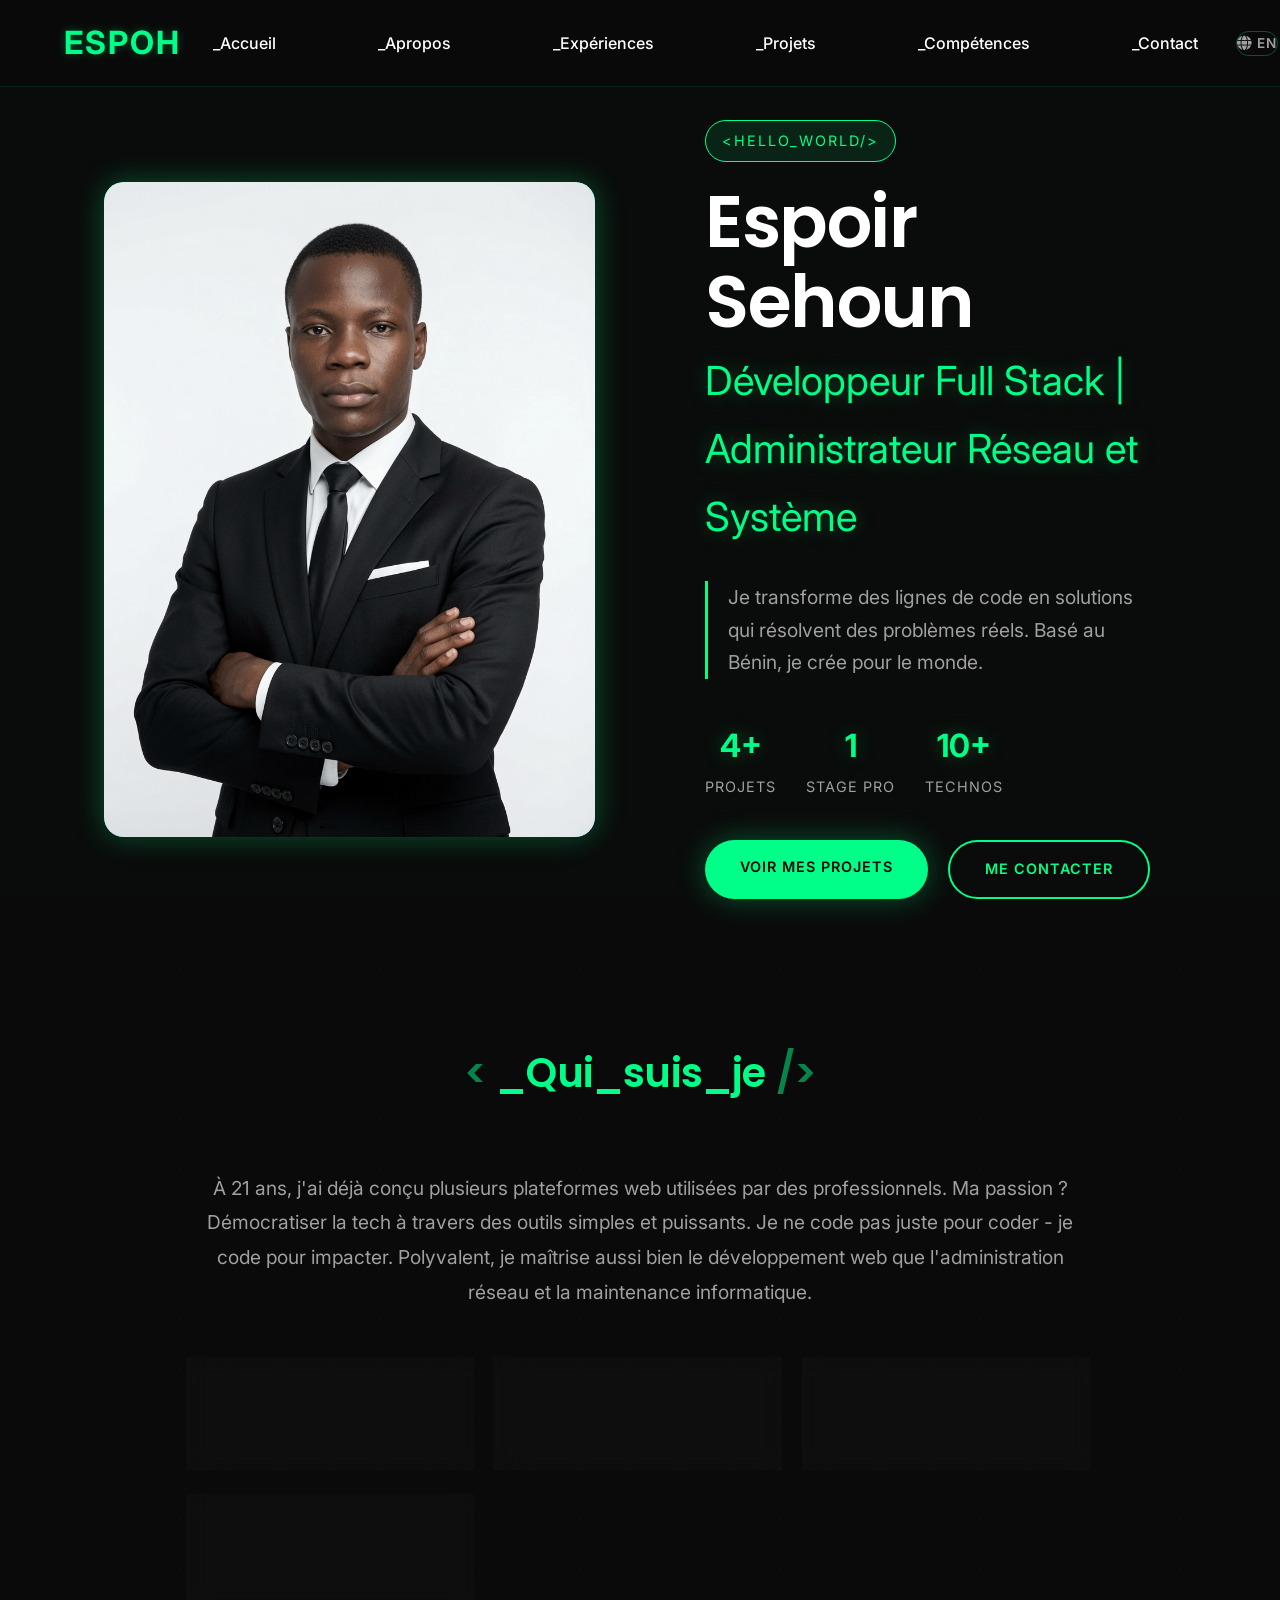
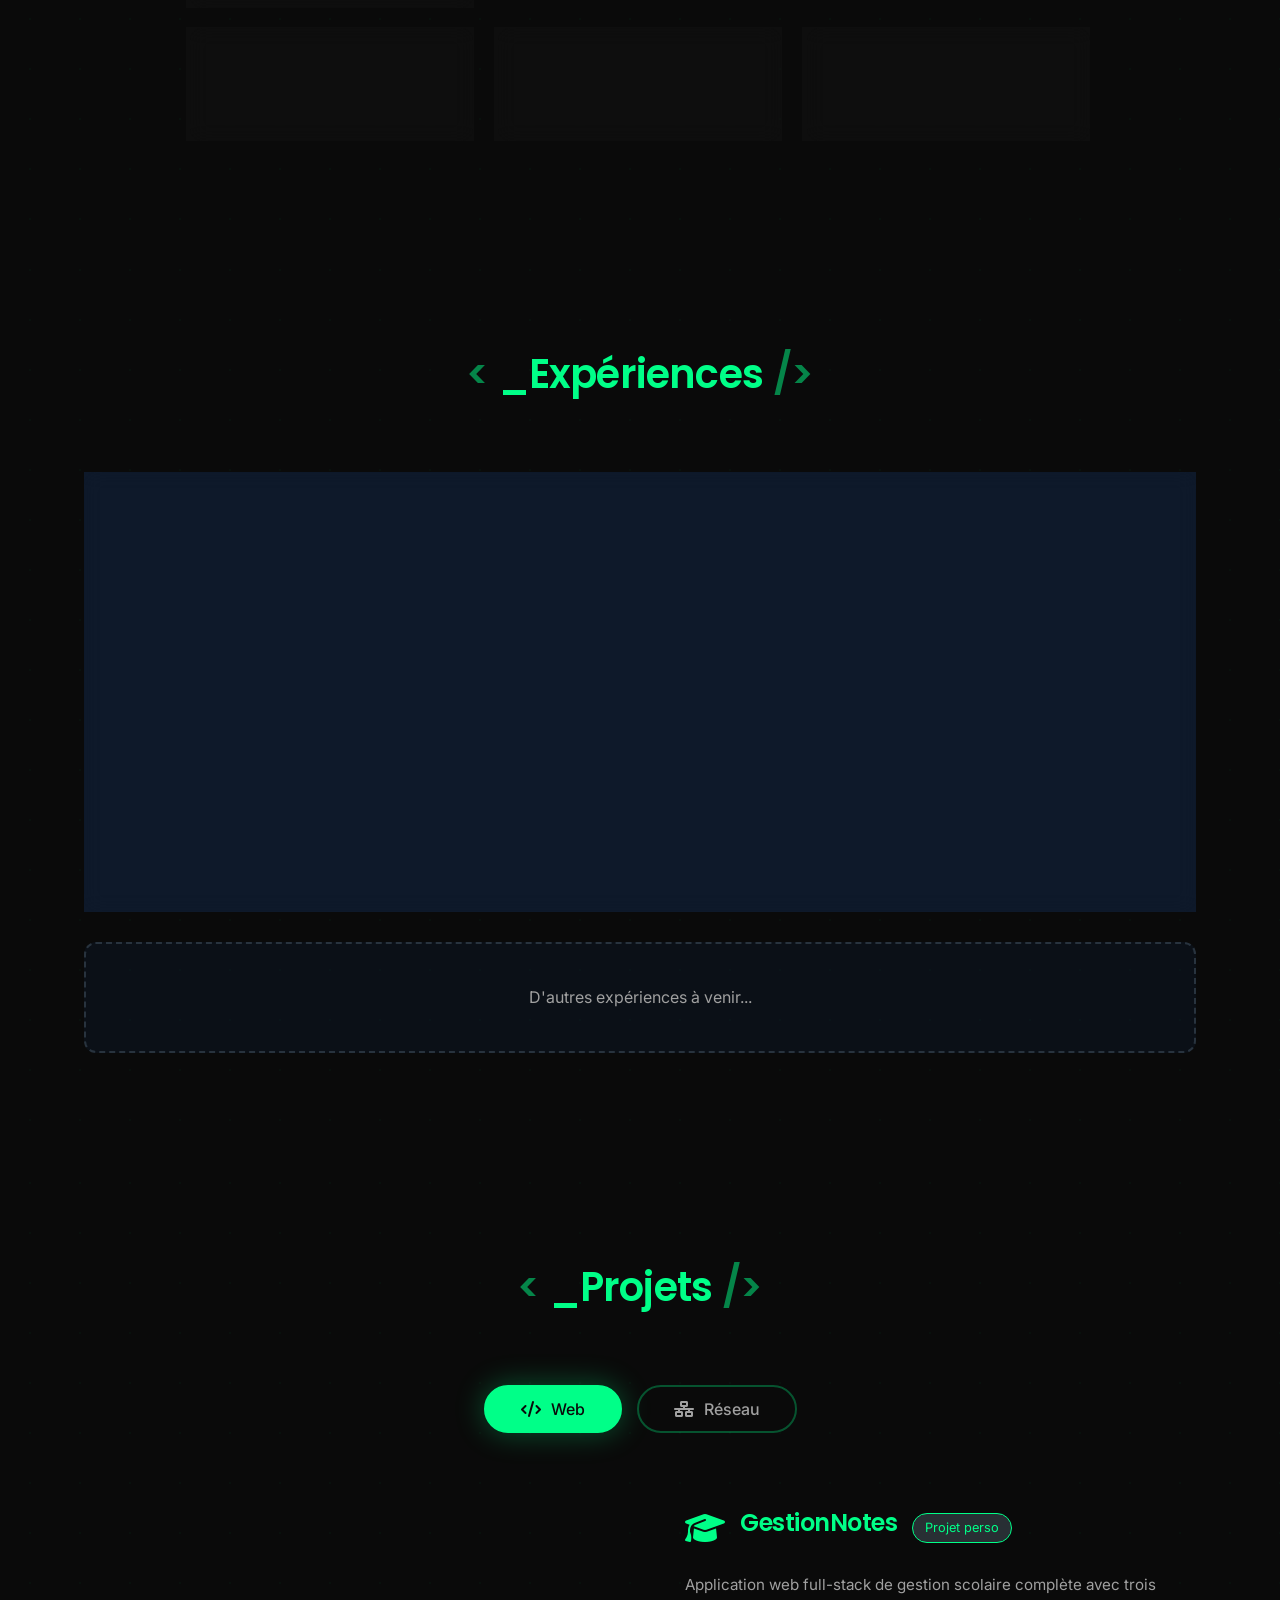
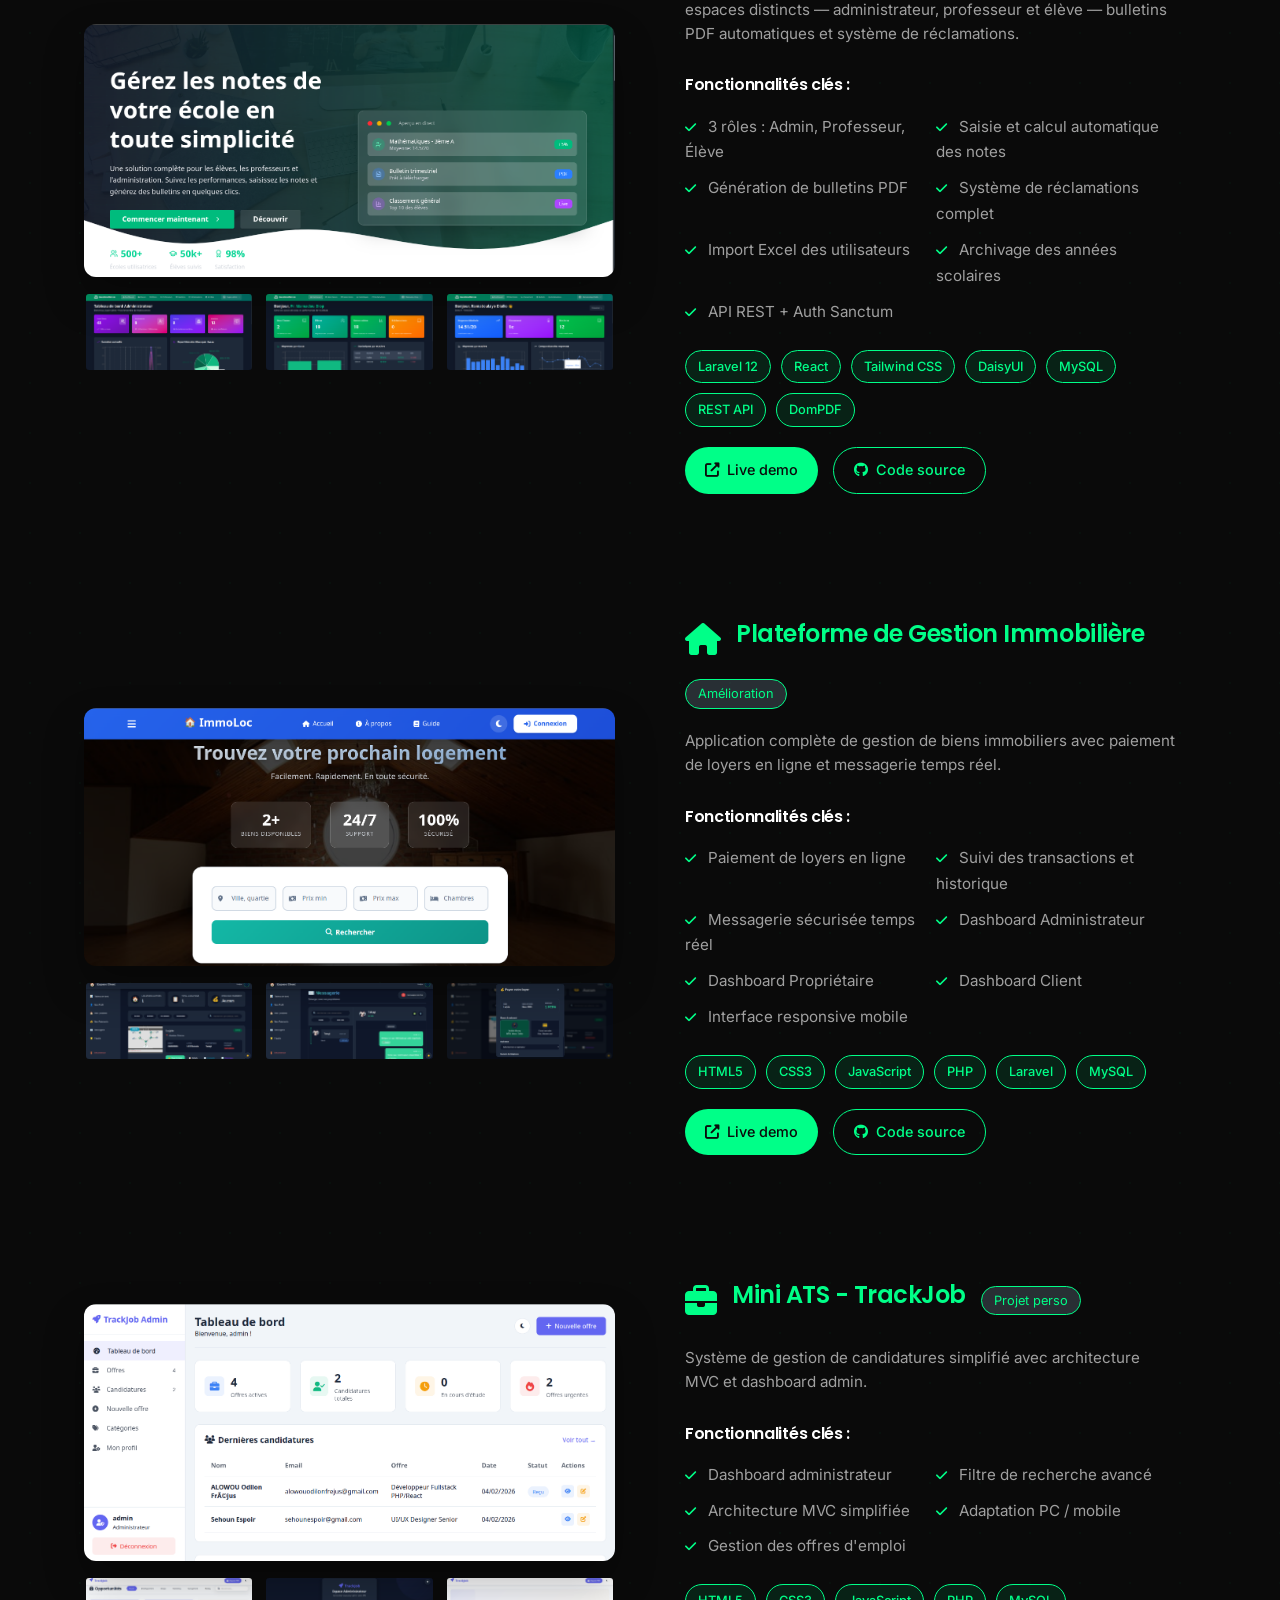
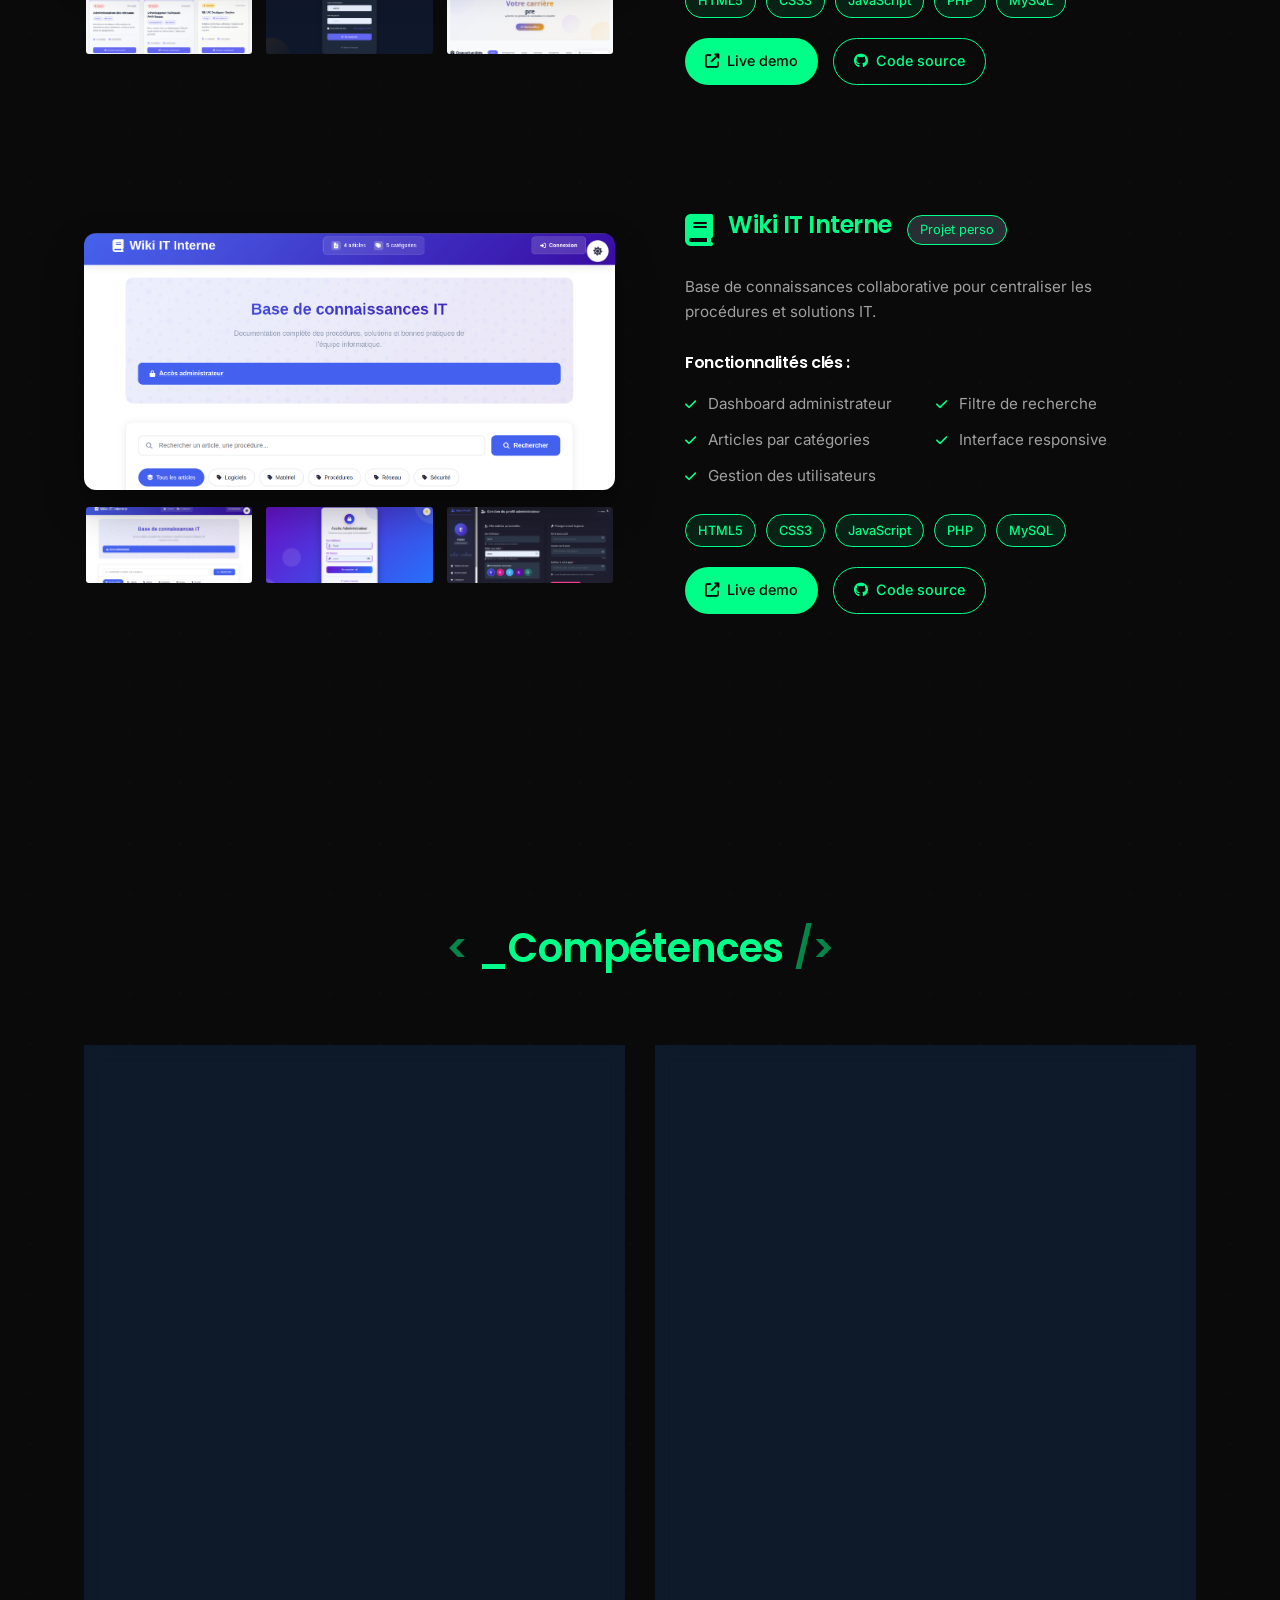
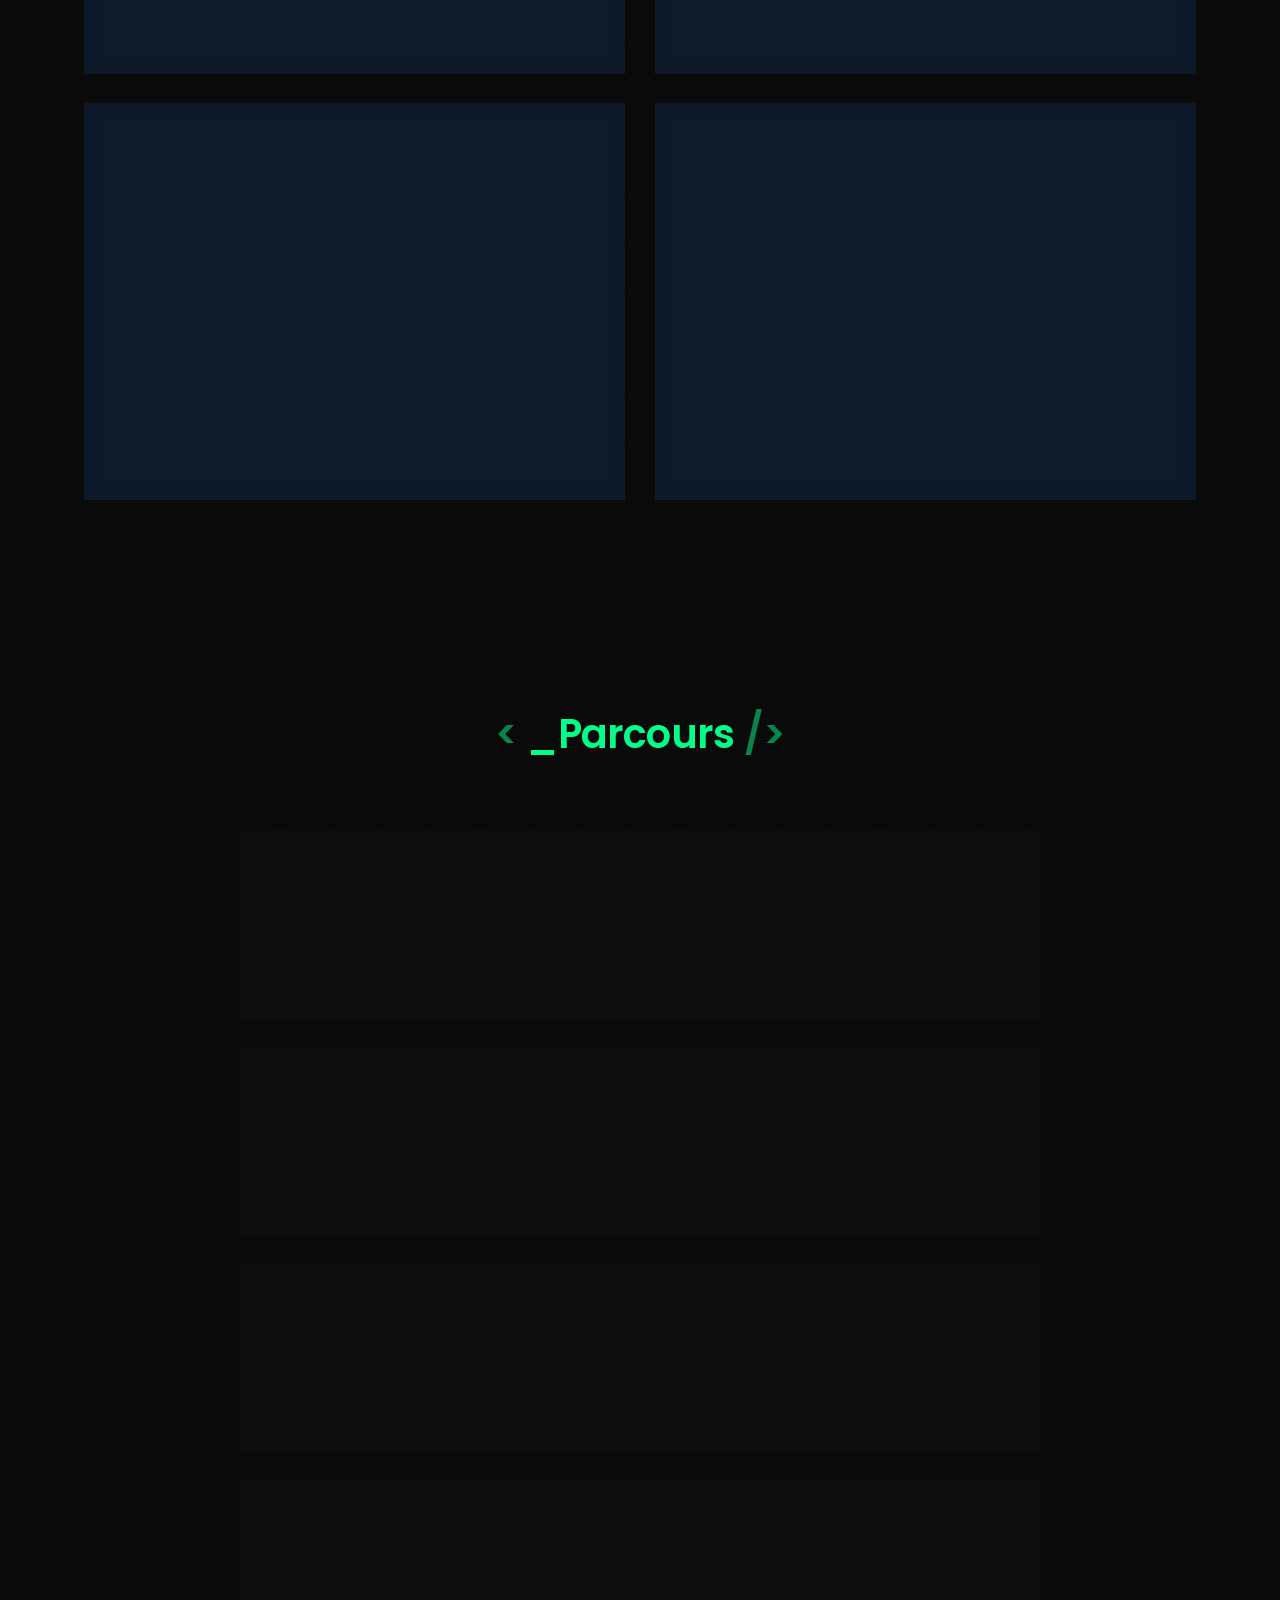
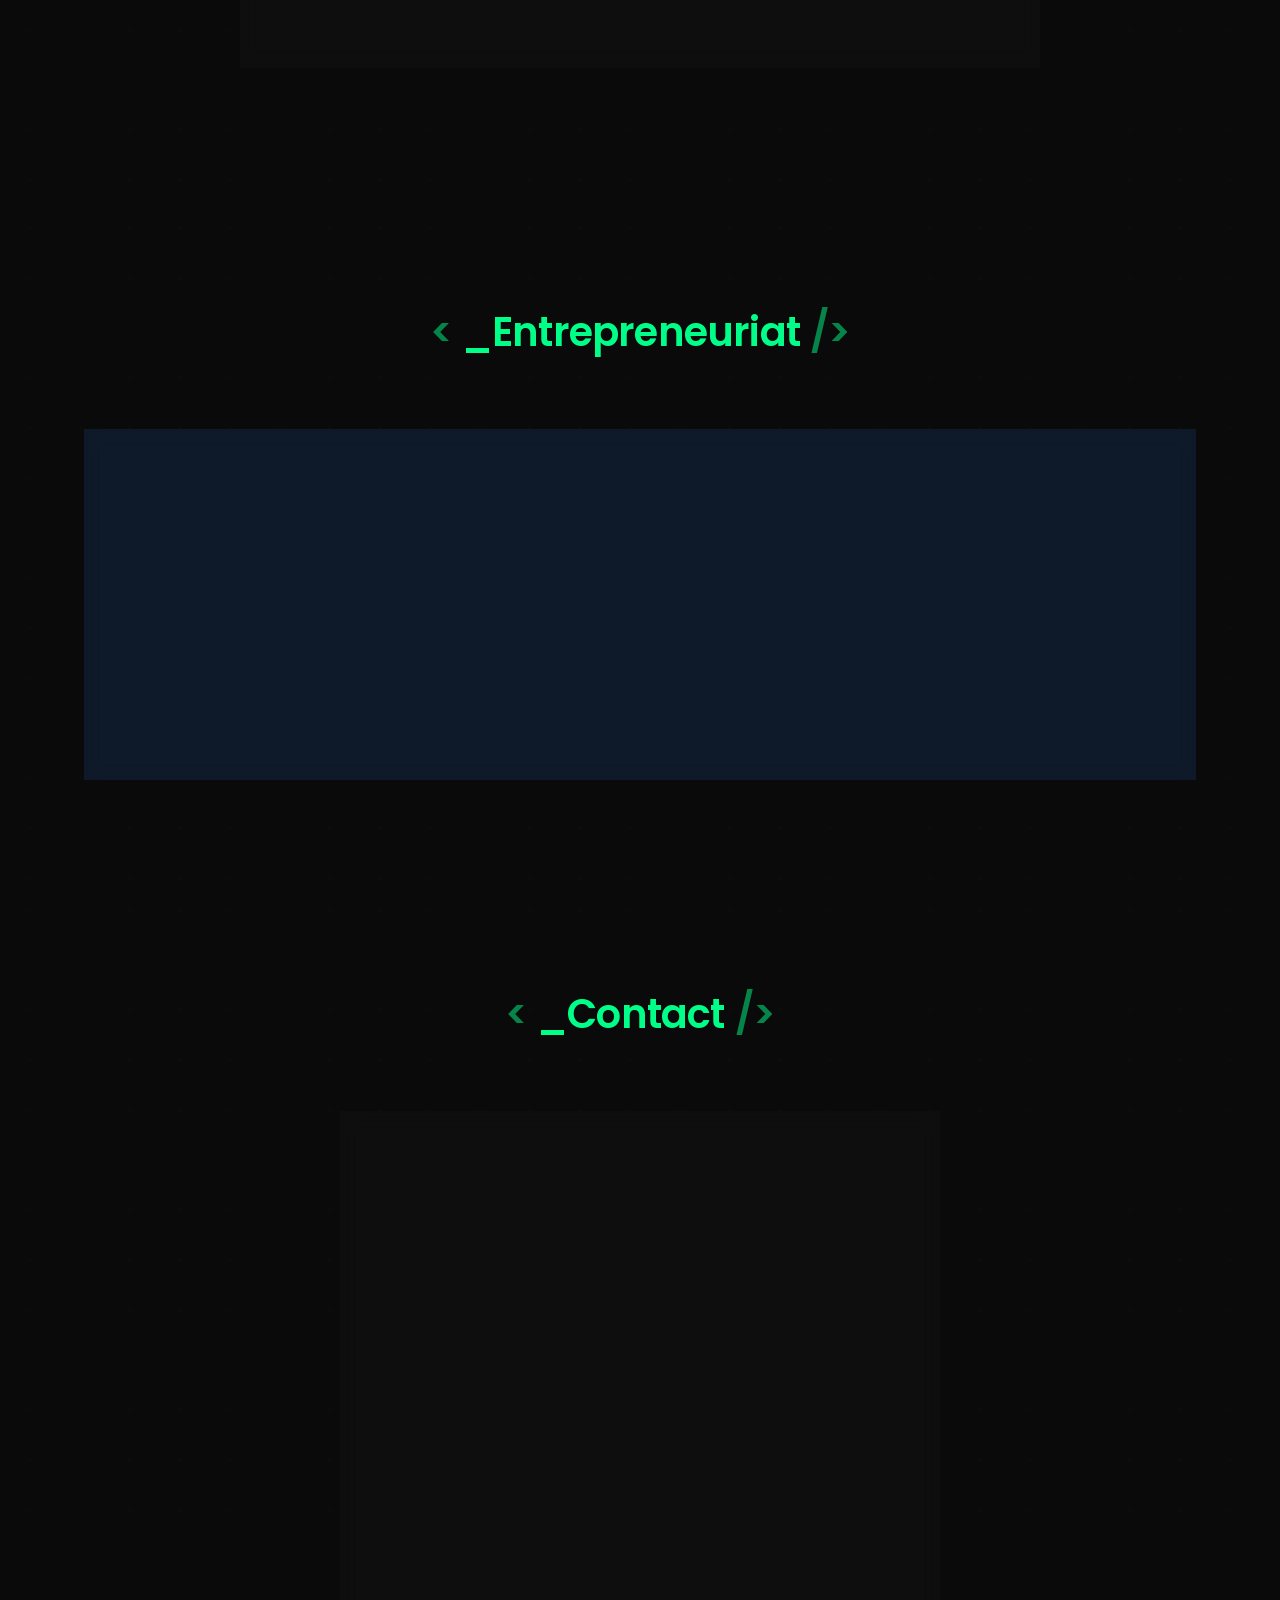
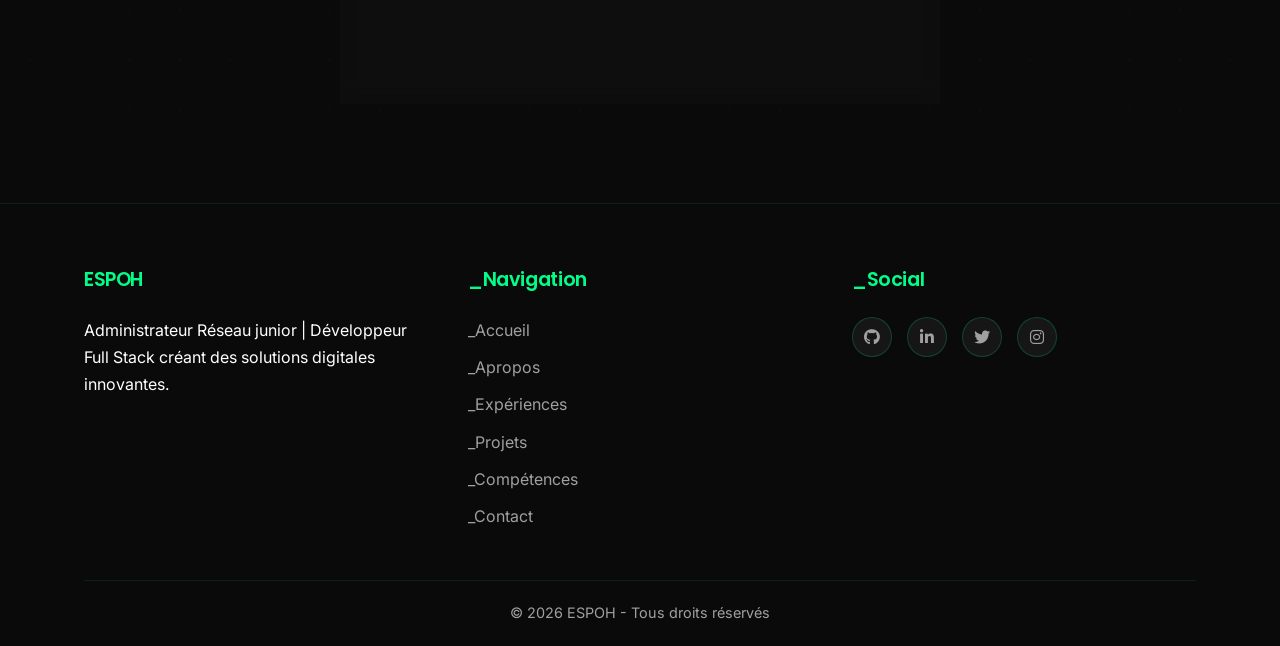
==== commit abb61e58: "Update index.html" ====
--- a/index.html
+++ b/index.html
@@ -40,7 +40,7 @@
                 <div class="hero-split">
                     <div class="hero-photo">
                         <div class="photo-frame">
-                            <img src="espoir-photo.jpeg" alt="Espoir Sehoun - Développeur Full Stack">
+                            <img src="profil.jpg" alt="Espoir Sehoun - Développeur Full Stack">
                             <div class="data-flow"></div>
                         </div>
                     </div>
--- a/style.css
+++ b/style.css
@@ -1716,3 +1716,30 @@
         gap: 25px;
     }
 }
+
+/* ==================== LANG SWITCHER ==================== */
+.lang-switcher {
+    display: flex;
+    align-items: center;
+    gap: 5px;
+    padding: auto;
+    border: 1px solid rgba(0, 255, 136, 0.3);
+    border-radius: 30px;
+    cursor: pointer;
+    color: var(--text-dim);
+    font-size: 0.85rem;
+    font-weight: 600;
+    letter-spacing: 1px;
+    transition: var(--transition);
+    margin-right: 10px;
+}
+
+.lang-switcher:hover {
+    border-color: var(--accent);
+    color: var(--accent);
+    box-shadow: 0 0 15px var(--accent-glow);
+}
+
+.lang-switcher i {
+    font-size: 0.9rem;
+}
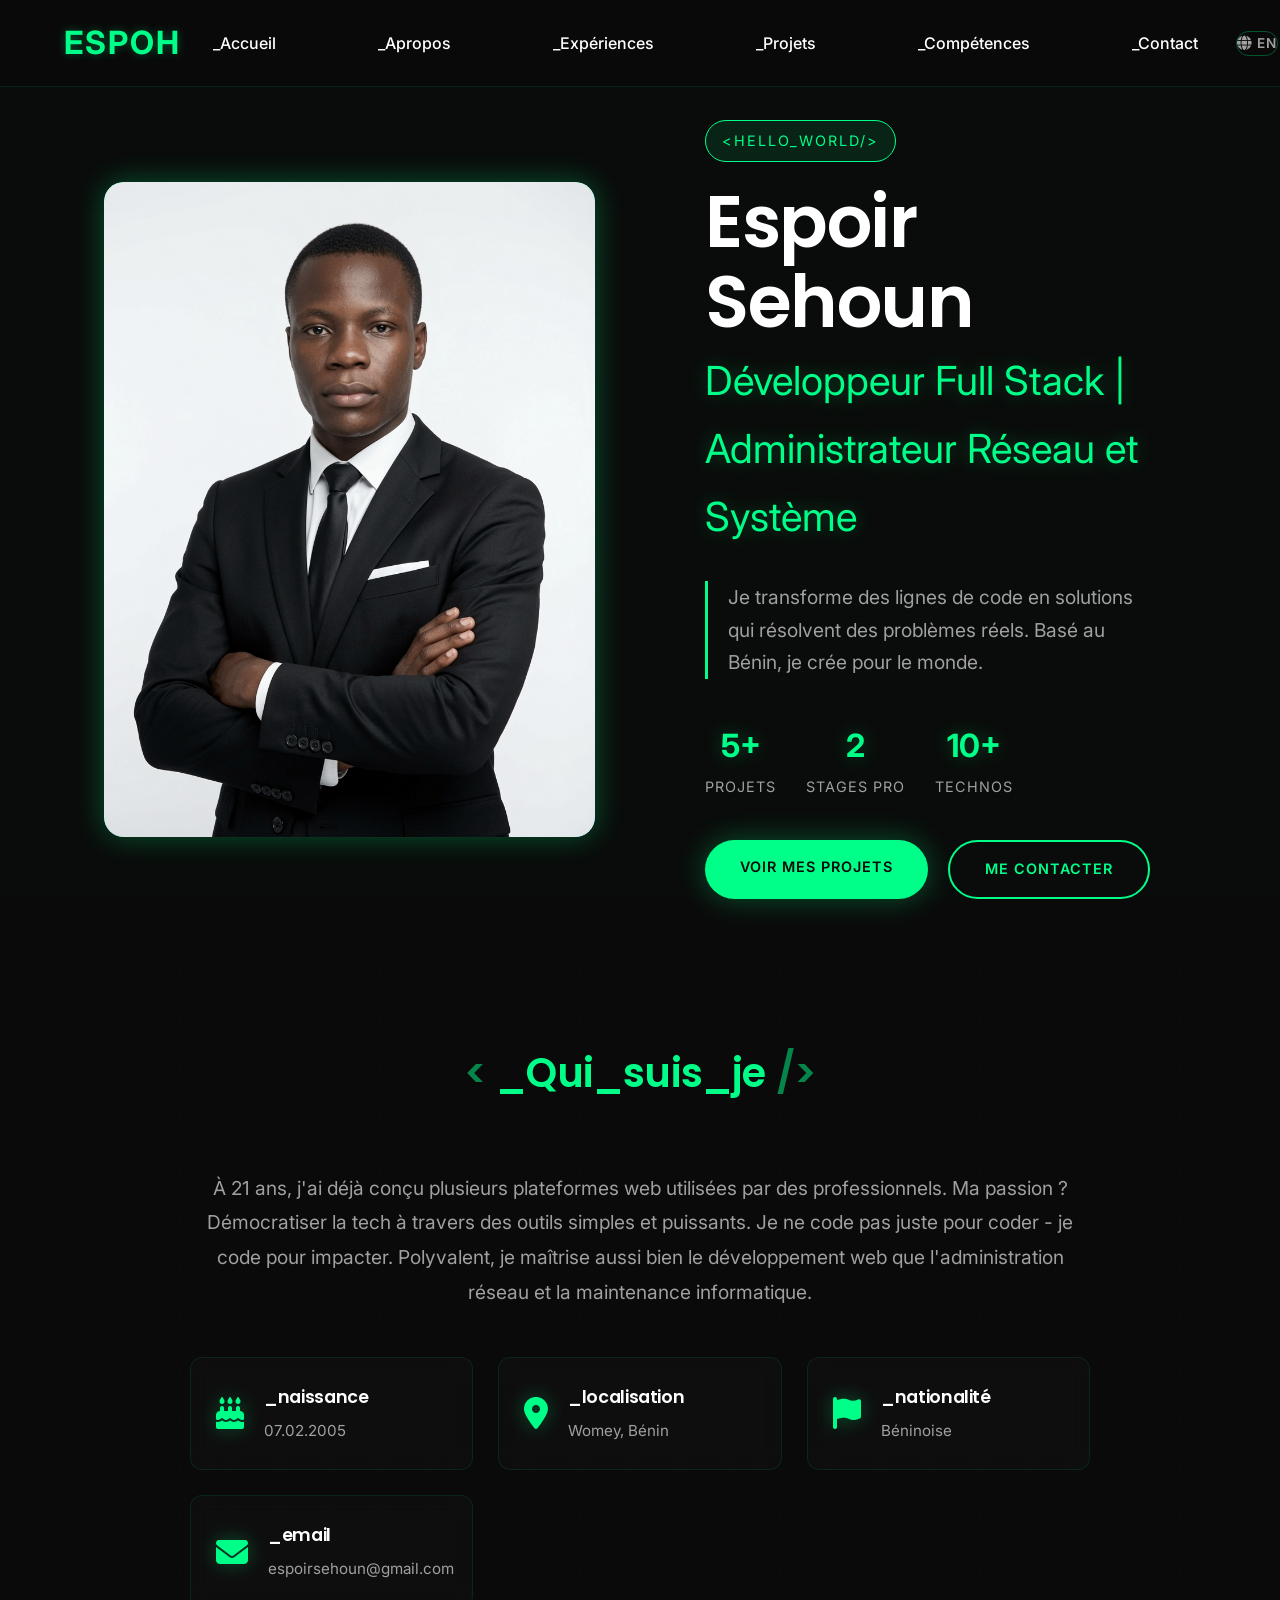
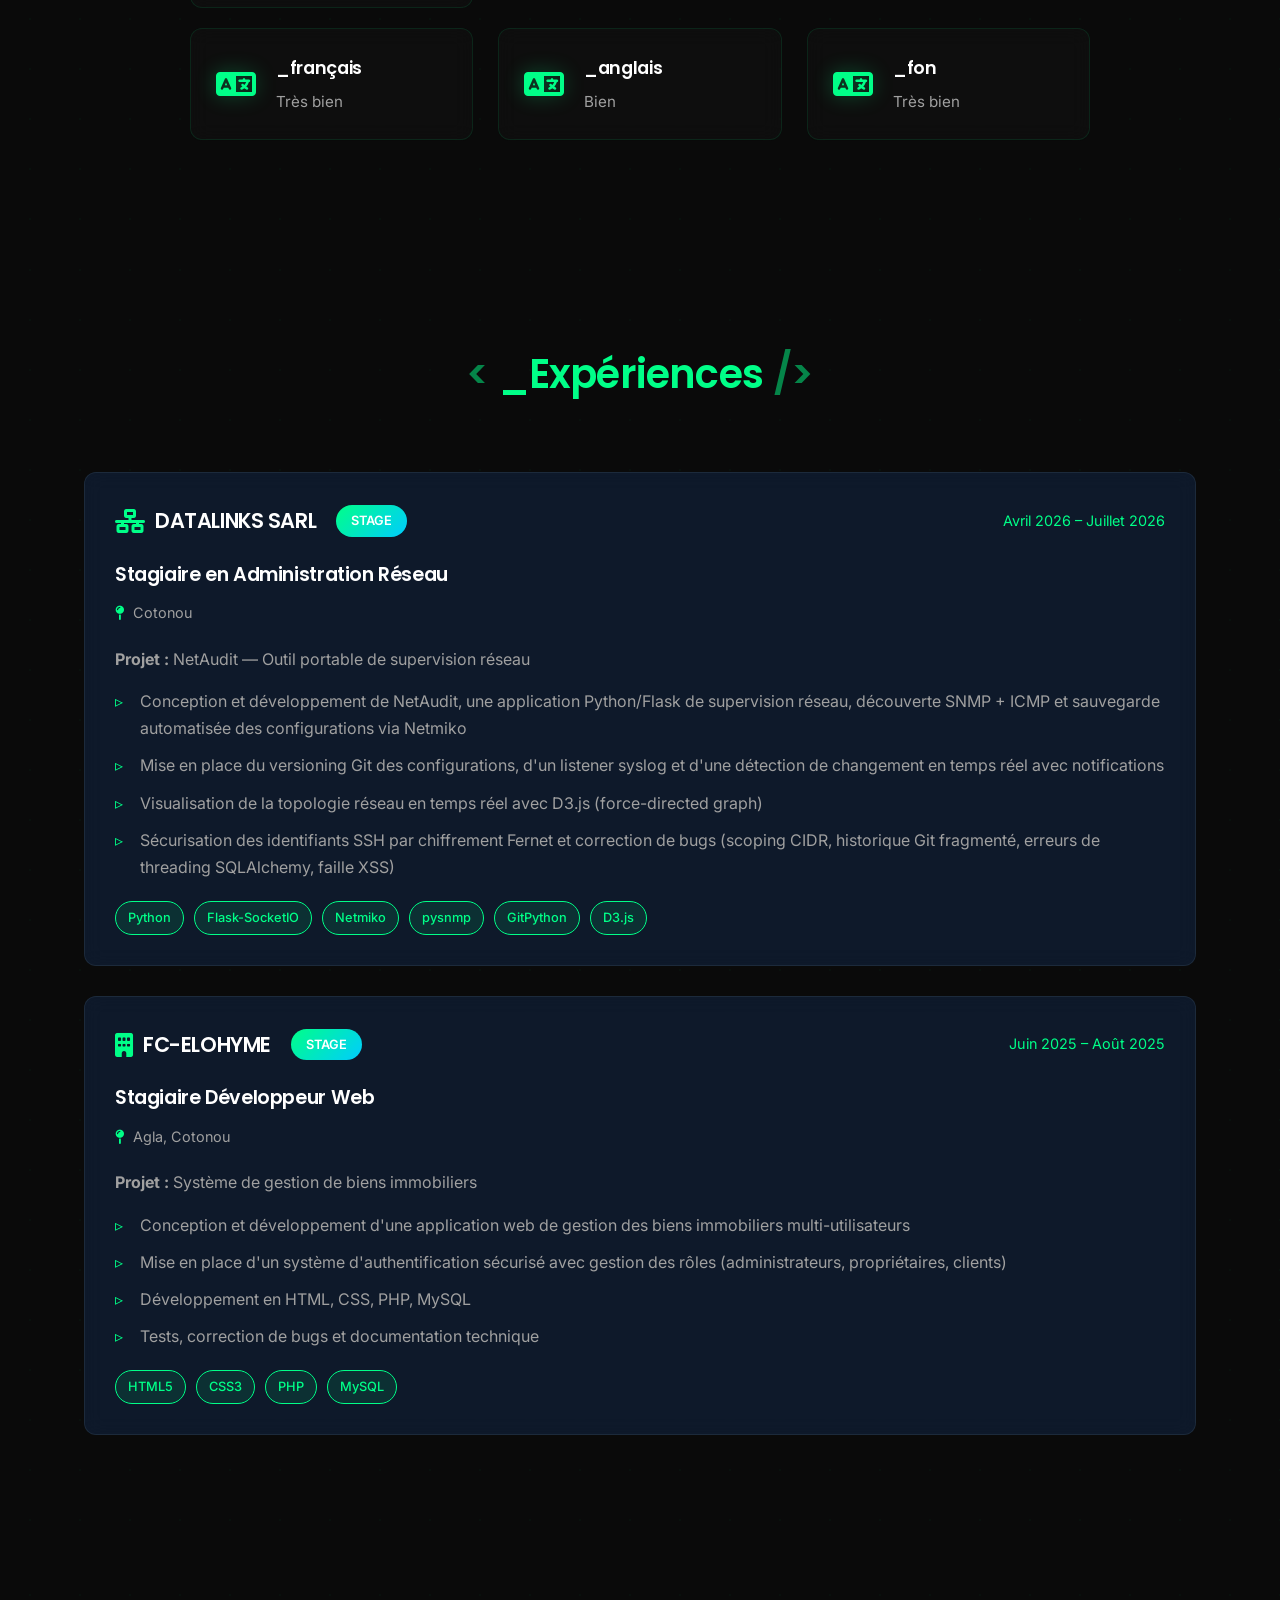
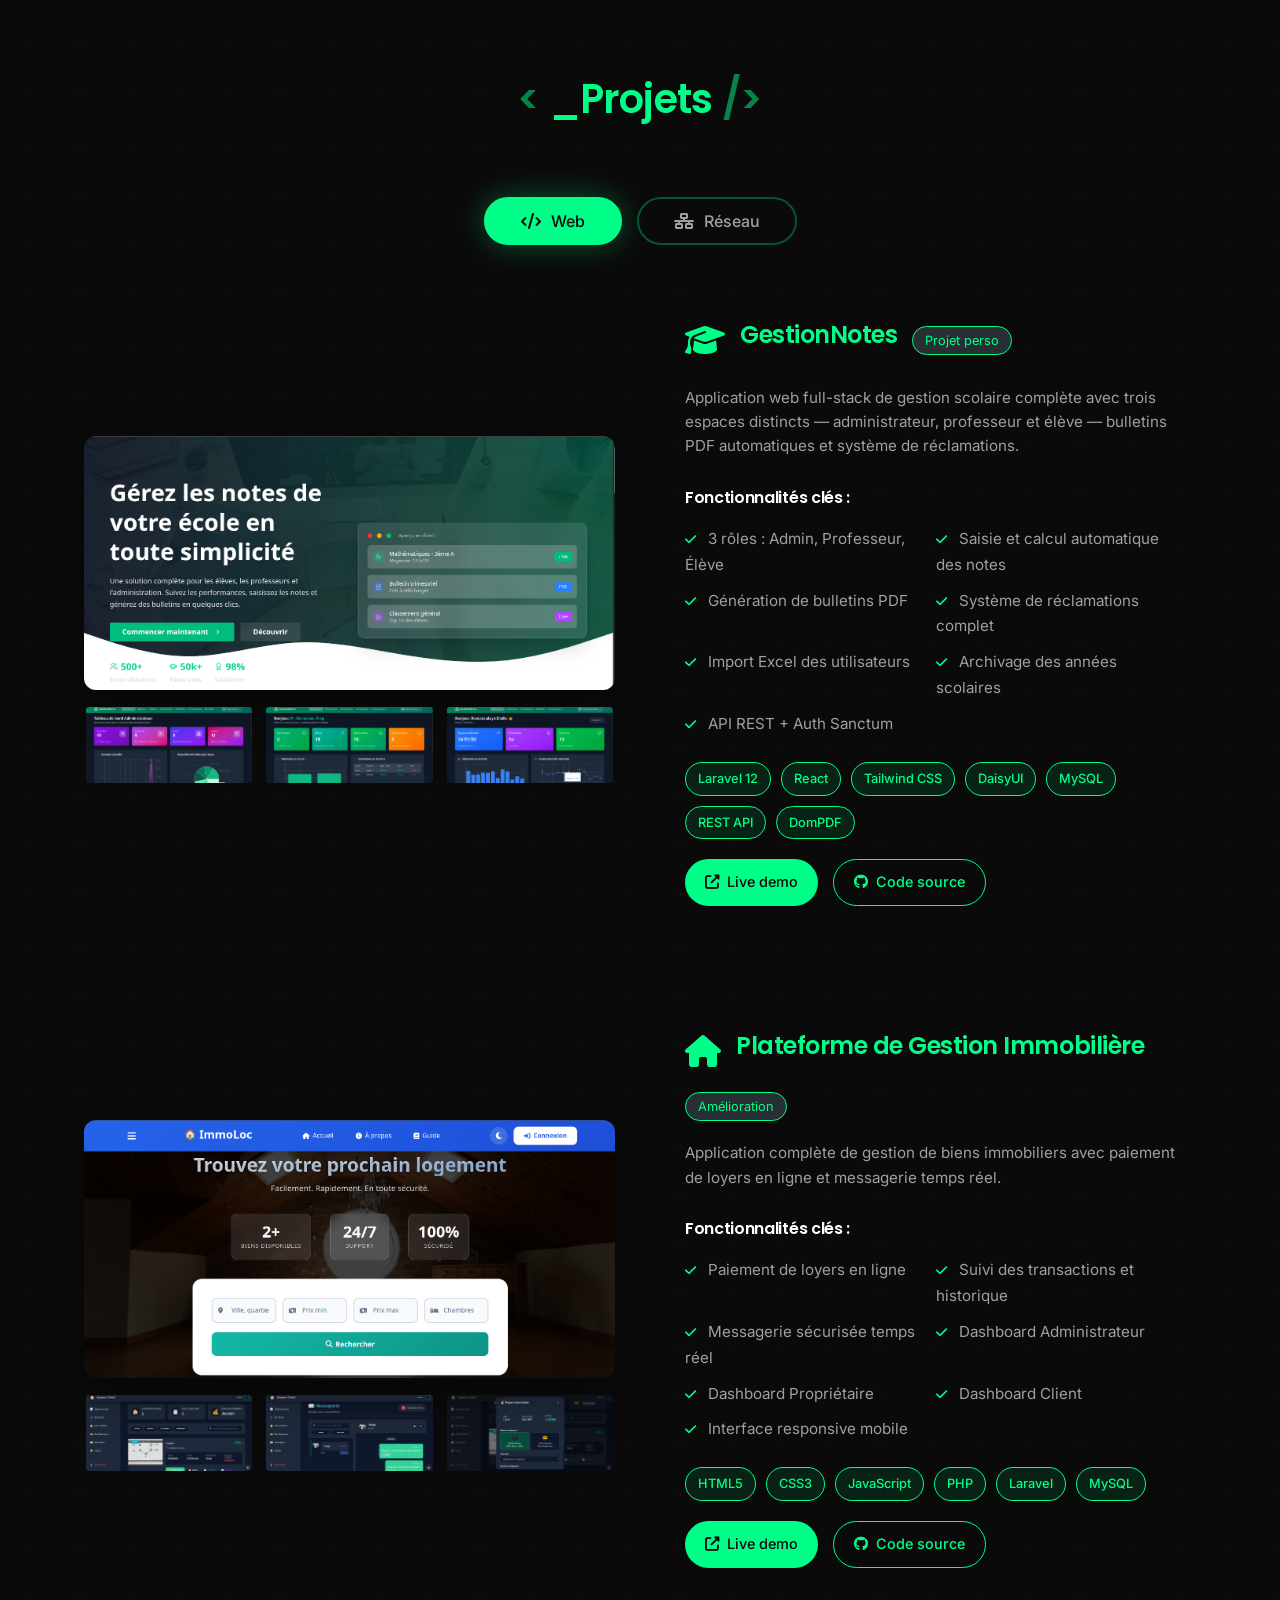
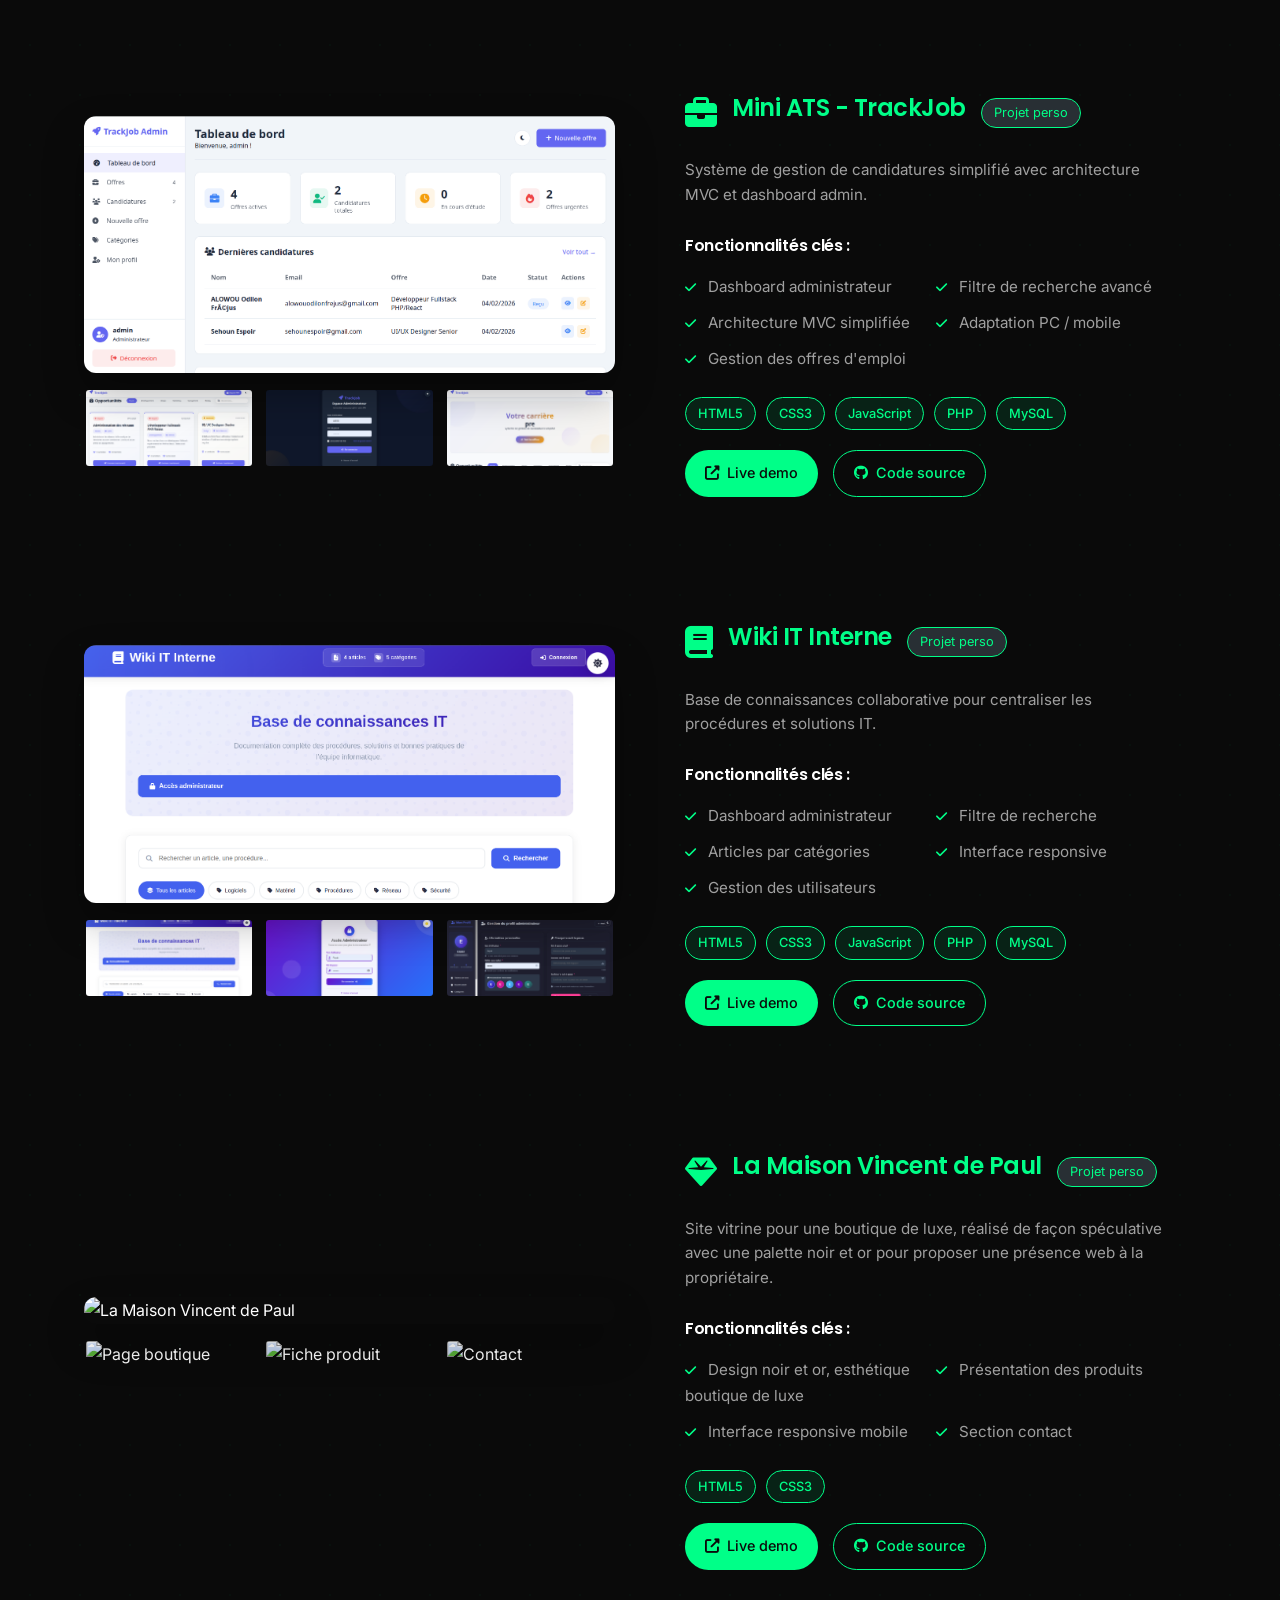
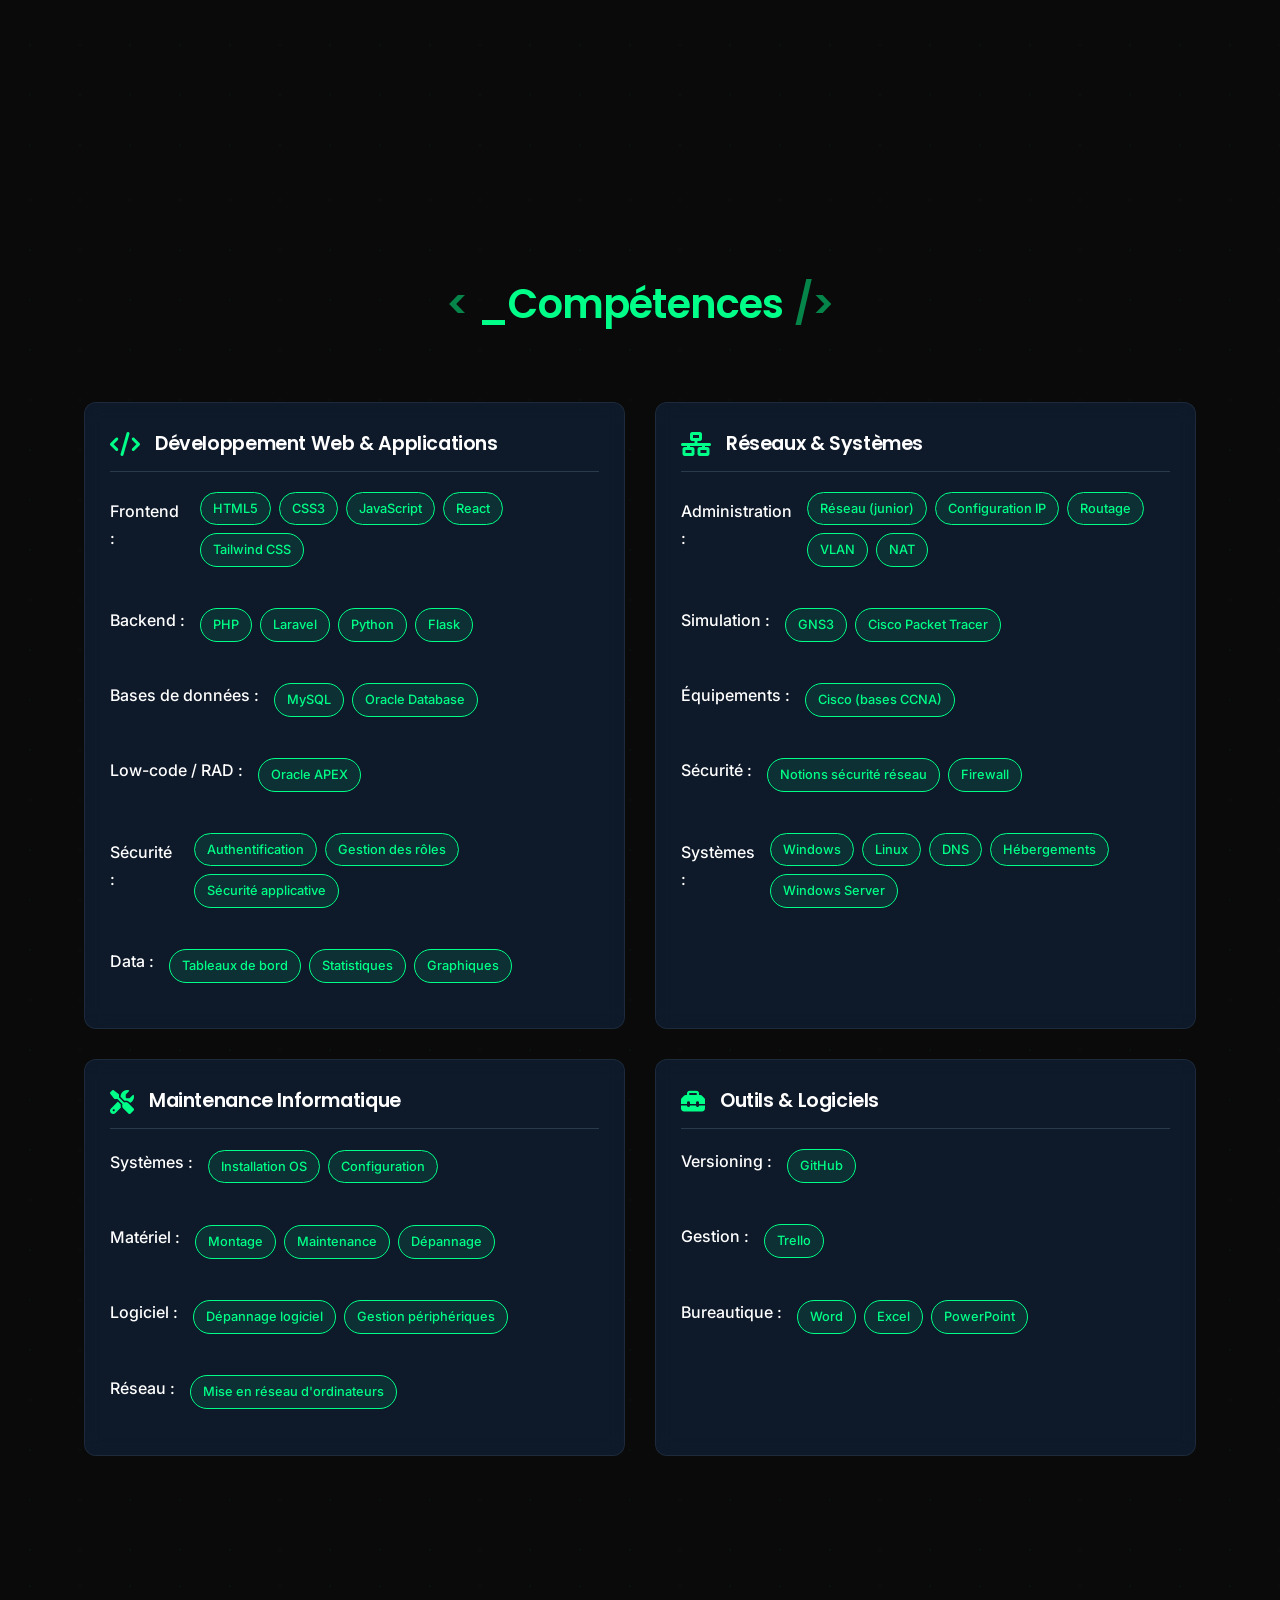
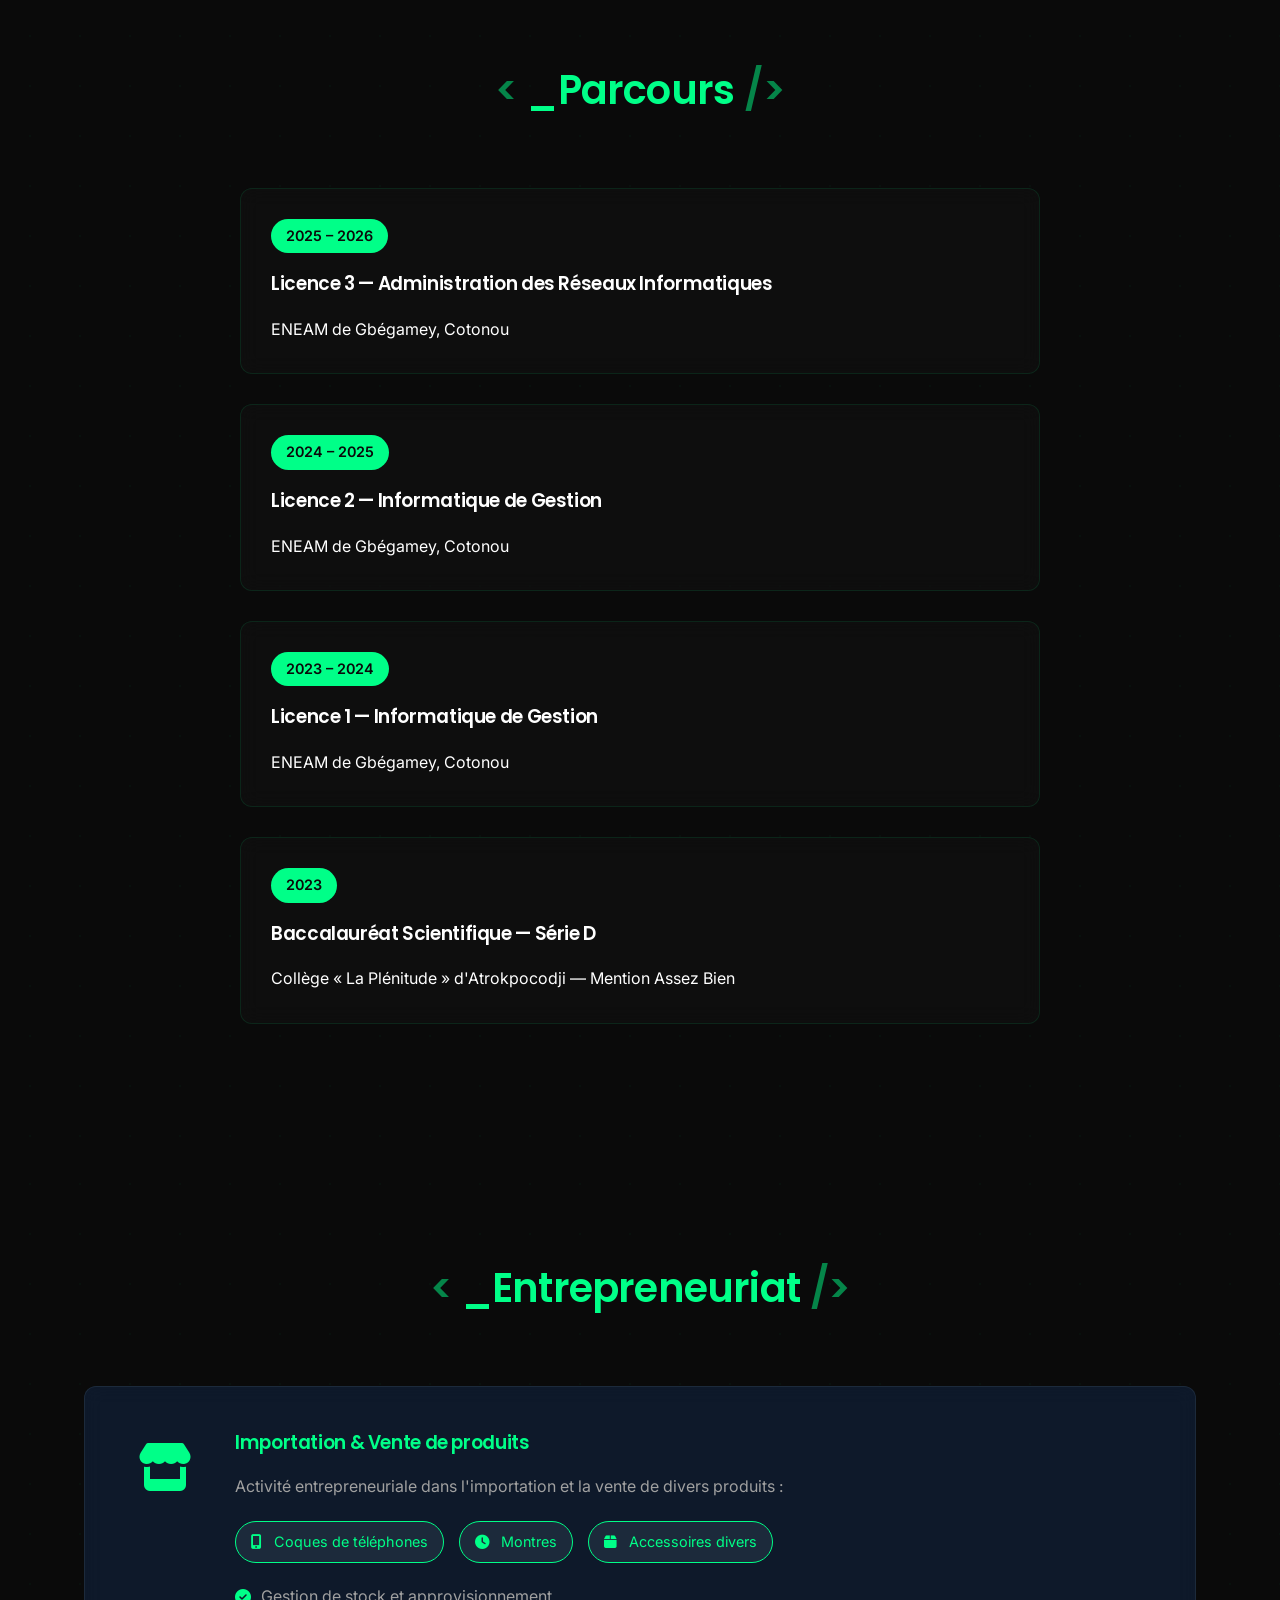
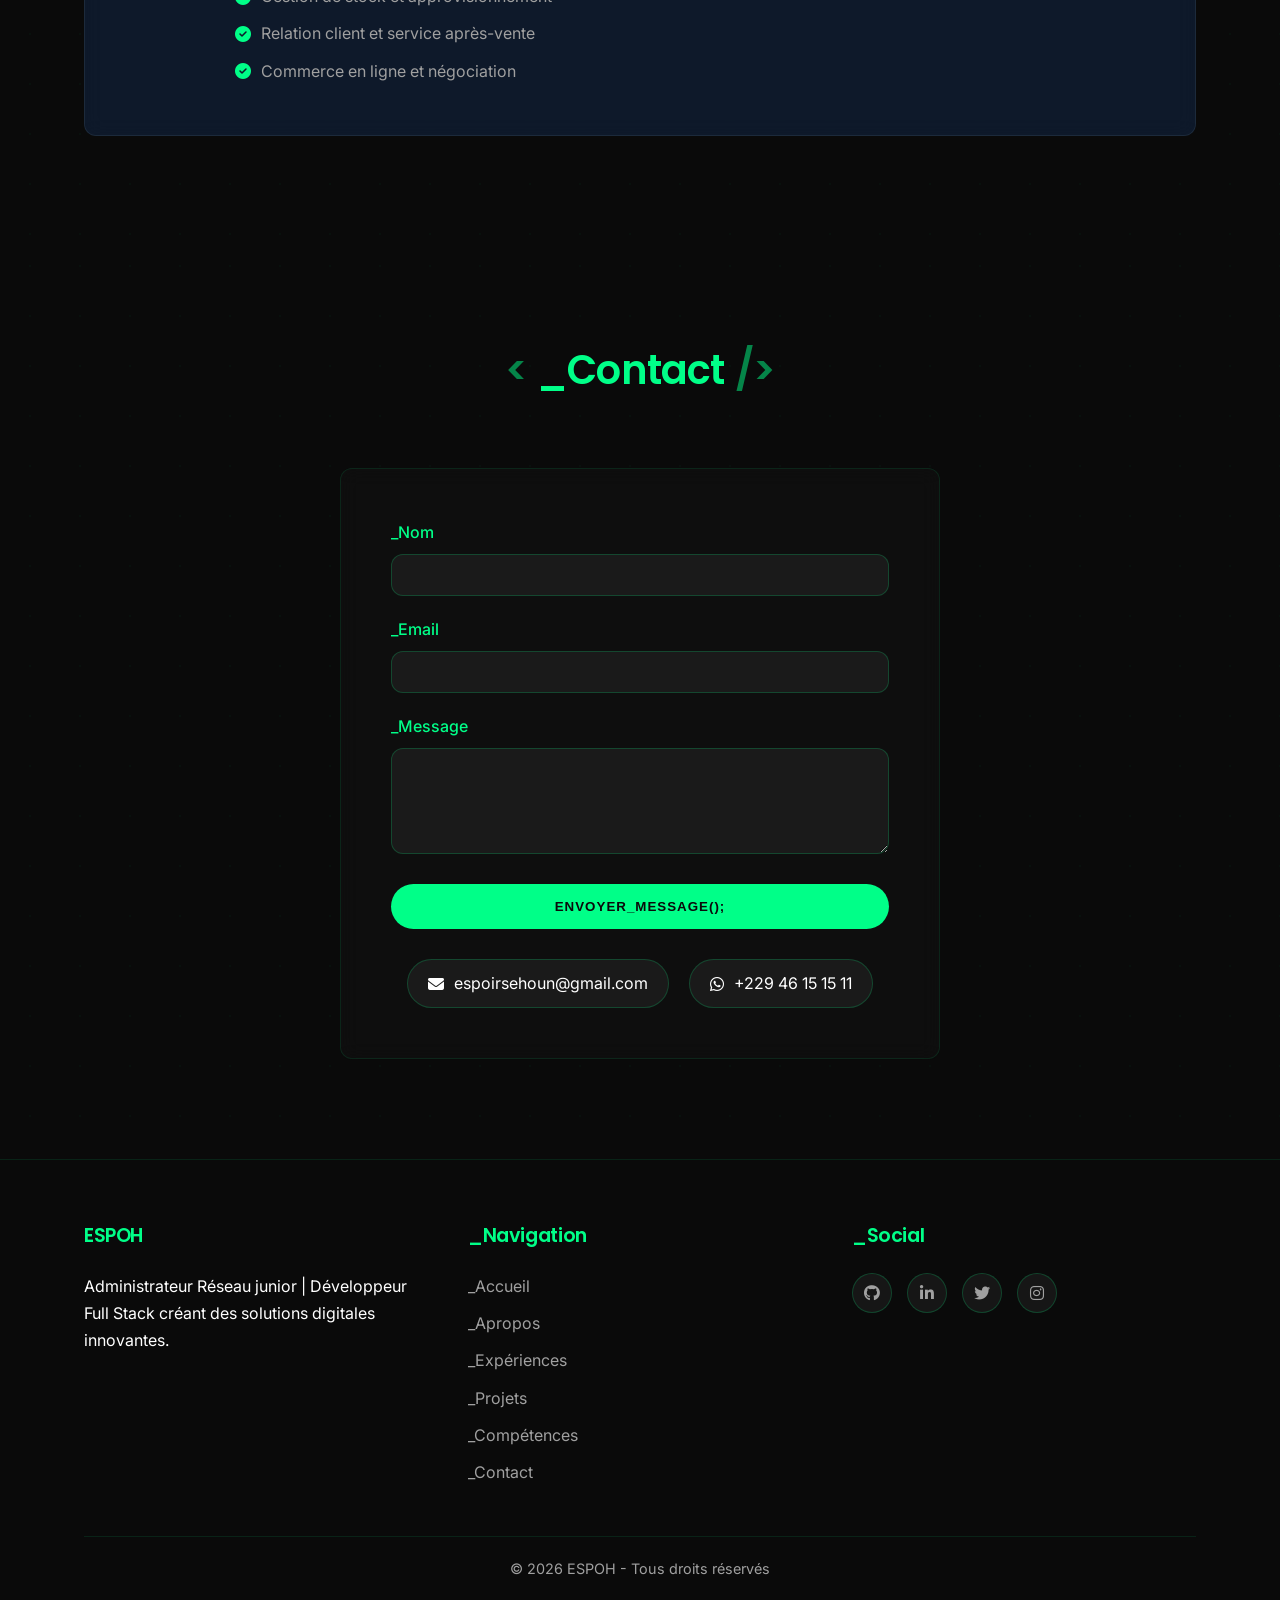
==== commit 90813f72: "Update index.html" ====
--- a/index.html
+++ b/index.html
@@ -51,12 +51,12 @@
                         <p class="hero-description" data-i18n="hero_desc">Je transforme des lignes de code en solutions qui résolvent des problèmes réels. Basé au Bénin, je crée pour le monde.</p>
                         <div class="hero-stats">
                             <div class="stat-item">
-                                <span class="stat-number">4+</span>
+                                <span class="stat-number">5+</span>
                                 <span class="stat-label" data-i18n="stat_projects">Projets</span>
                             </div>
                             <div class="stat-item">
-                                <span class="stat-number">1</span>
-                                <span class="stat-label" data-i18n="stat_internship">Stage pro</span>
+                                <span class="stat-number">2</span>
+                                <span class="stat-label" data-i18n="stat_internship">Stages pro</span>
                             </div>
                             <div class="stat-item">
                                 <span class="stat-number">10+</span>
@@ -141,6 +141,37 @@
         <section id="experiences" class="section experiences">
             <div class="container">
                 <h2 class="section-title"><span data-i18n="exp_title">_Expériences</span></h2>
+
+                <div class="experience-card">
+                    <div class="exp-header">
+                        <div class="exp-company">
+                            <i class="fas fa-network-wired"></i>
+                            <h3>DATALINKS SARL</h3>
+                        </div>
+                        <span class="exp-badge" data-i18n="exp2_badge">Stage</span>
+                        <span class="exp-date">Avril 2026 – Juillet 2026</span>
+                    </div>
+                    <h4 class="exp-title" data-i18n="exp2_role">Stagiaire en Administration Réseau</h4>
+                    <p class="exp-location"><i class="fas fa-map-pin"></i> Cotonou</p>
+                    <div class="exp-description">
+                        <p><strong data-i18n="exp_project_label">Projet :</strong> <span data-i18n="exp2_project_name">NetAudit — Outil portable de supervision réseau</span></p>
+                        <ul class="exp-list">
+                            <li data-i18n="exp2_task1">Conception et développement de NetAudit, une application Python/Flask de supervision réseau, découverte SNMP + ICMP et sauvegarde automatisée des configurations via Netmiko</li>
+                            <li data-i18n="exp2_task2">Mise en place du versioning Git des configurations, d'un listener syslog et d'une détection de changement en temps réel avec notifications</li>
+                            <li data-i18n="exp2_task3">Visualisation de la topologie réseau en temps réel avec D3.js (force-directed graph)</li>
+                            <li data-i18n="exp2_task4">Sécurisation des identifiants SSH par chiffrement Fernet et correction de bugs (scoping CIDR, historique Git fragmenté, erreurs de threading SQLAlchemy, faille XSS)</li>
+                        </ul>
+                    </div>
+                    <div class="exp-tech">
+                        <span class="tech-tag">Python</span>
+                        <span class="tech-tag">Flask-SocketIO</span>
+                        <span class="tech-tag">Netmiko</span>
+                        <span class="tech-tag">pysnmp</span>
+                        <span class="tech-tag">GitPython</span>
+                        <span class="tech-tag">D3.js</span>
+                    </div>
+                </div>
+
                 <div class="experience-card">
                     <div class="exp-header">
                         <div class="exp-company">
@@ -167,9 +198,6 @@
                         <span class="tech-tag">PHP</span>
                         <span class="tech-tag">MySQL</span>
                     </div>
-                </div>
-                <div class="experience-placeholder">
-                    <p data-i18n="exp_more">D'autres expériences à venir...</p>
                 </div>
             </div>
         </section>
@@ -350,38 +378,75 @@
                         </div>
                     </div>
 
+                    <!-- La Maison Vincent de Paul -->
+                    <div class="project-block">
+                        <div class="project-gallery">
+                            <div class="gallery-main">
+                                <img src="vincent-home.png" alt="La Maison Vincent de Paul" class="gallery-img" onclick="openLightbox(this)">
+                            </div>
+                            <div class="gallery-thumbnails">
+                                <img src="vincent-boutique.png" alt="Page boutique" onclick="openLightbox(this)">
+                                <img src="vincent-produit.png" alt="Fiche produit" onclick="openLightbox(this)">
+                                <img src="vincent-contact.png" alt="Contact" onclick="openLightbox(this)">
+                            </div>
+                        </div>
+                        <div class="project-details">
+                            <div class="project-header">
+                                <i class="fas fa-gem project-icon"></i>
+                                <h3 class="project-title" data-i18n="vincent_title">La Maison Vincent de Paul</h3>
+                                <span class="project-badge" data-i18n="badge_personal">Projet perso</span>
+                            </div>
+                            <p class="project-description" data-i18n="vincent_desc">Site vitrine pour une boutique de luxe, réalisé de façon spéculative avec une palette noir et or pour proposer une présence web à la propriétaire.</p>
+                            <div class="project-features">
+                                <h4 data-i18n="features_title">Fonctionnalités clés :</h4>
+                                <ul>
+                                    <li><i class="fas fa-check"></i> <span data-i18n="vincent_f1">Design noir et or, esthétique boutique de luxe</span></li>
+                                    <li><i class="fas fa-check"></i> <span data-i18n="vincent_f2">Présentation des produits</span></li>
+                                    <li><i class="fas fa-check"></i> <span data-i18n="vincent_f3">Interface responsive mobile</span></li>
+                                    <li><i class="fas fa-check"></i> <span data-i18n="vincent_f4">Section contact</span></li>
+                                </ul>
+                            </div>
+                            <div class="project-tech">
+                                <span class="tech-tag">HTML5</span><span class="tech-tag">CSS3</span>
+                            </div>
+                            <div class="project-links">
+                                <a href="#" class="project-link demo"><i class="fas fa-external-link-alt"></i> <span data-i18n="link_demo">Live demo</span></a>
+                                <a href="#" class="project-link code"><i class="fab fa-github"></i> <span data-i18n="link_code">Code source</span></a>
+                            </div>
+                        </div>
+                    </div>
+
                 </div>
 
                 <!-- ONGLET RÉSEAU -->
                 <div class="tab-content" id="tab-reseau">
 
-                    <!-- EcoTech Africa -->
+                    <!-- NetAudit -->
                     <div class="network-card">
                         <div class="network-img">
-                            <img src="reseau1.png" alt="EcoTech Africa" onclick="openLightbox(this)">
+                            <img src="netaudit-topology.png" alt="NetAudit" onclick="openLightbox(this)">
                             <span class="network-zoom"><i class="fas fa-search-plus"></i></span>
                         </div>
                         <div class="network-details">
                             <div class="project-header">
-                                <i class="fas fa-sitemap project-icon"></i>
-                                <h3 class="project-title" data-i18n="eco_title">EcoTech Africa — Réseau Multi-Sites</h3>
-                                <span class="project-badge" data-i18n="badge_practical">Exercice pratique</span>
-                            </div>
-                            <p class="project-description" data-i18n="eco_desc">Conception et configuration d'un réseau d'entreprise interconnectant 3 sites (Cotonou, Porto-Novo, Parakou) avec centralisation des services au siège.</p>
+                                <i class="fas fa-diagram-project project-icon"></i>
+                                <h3 class="project-title" data-i18n="netaudit_title">NetAudit — Outil de Supervision Réseau</h3>
+                                <span class="project-badge" data-i18n="badge_internship">Projet de stage</span>
+                            </div>
+                            <p class="project-description" data-i18n="netaudit_desc">Application portable de supervision réseau développée durant le stage à DATALINKS SARL : découverte automatique, sauvegarde des configurations, détection de changements et visualisation de topologie en temps réel.</p>
                             <div class="project-features">
                                 <h4 data-i18n="skills_demonstrated">Compétences démontrées :</h4>
                                 <ul>
-                                    <li><i class="fas fa-check"></i> <span data-i18n="eco_f1">Plan d'adressage VLSM</span></li>
-                                    <li><i class="fas fa-check"></i> <span data-i18n="eco_f2">WAN PPP + authentification CHAP</span></li>
-                                    <li><i class="fas fa-check"></i> <span data-i18n="eco_f3">Routage dynamique OSPF</span></li>
-                                    <li><i class="fas fa-check"></i> <span data-i18n="eco_f4">VLAN 10 / 20 + inter-VLAN</span></li>
-                                    <li><i class="fas fa-check"></i> <span data-i18n="eco_f5">Services DHCP, DNS, Web centralisés</span></li>
-                                    <li><i class="fas fa-check"></i> <span data-i18n="eco_f6">NAT pour accès Internet multi-sites</span></li>
-                                    <li><i class="fas fa-check"></i> <span data-i18n="eco_f7">Administration distante SSH/Telnet</span></li>
+                                    <li><i class="fas fa-check"></i> <span data-i18n="netaudit_f1">Découverte réseau SNMP + ICMP</span></li>
+                                    <li><i class="fas fa-check"></i> <span data-i18n="netaudit_f2">Sauvegarde des configs via Netmiko (SSH)</span></li>
+                                    <li><i class="fas fa-check"></i> <span data-i18n="netaudit_f3">Versioning Git des configurations</span></li>
+                                    <li><i class="fas fa-check"></i> <span data-i18n="netaudit_f4">Listener syslog + détection de changement en temps réel</span></li>
+                                    <li><i class="fas fa-check"></i> <span data-i18n="netaudit_f5">Topologie réseau interactive en D3.js</span></li>
+                                    <li><i class="fas fa-check"></i> <span data-i18n="netaudit_f6">Chiffrement Fernet des identifiants SSH</span></li>
                                 </ul>
                             </div>
                             <div class="project-tech">
-                                <span class="tech-tag">Cisco Packet Tracer</span><span class="tech-tag">OSPF</span><span class="tech-tag">VLAN</span><span class="tech-tag">NAT</span><span class="tech-tag">PPP/CHAP</span><span class="tech-tag">DHCP</span><span class="tech-tag">SSH</span>
+                                <span class="tech-tag">Python</span><span class="tech-tag">Flask-SocketIO</span><span class="tech-tag">Netmiko</span><span class="tech-tag">pysnmp</span><span class="tech-tag">GitPython</span><span class="tech-tag">D3.js</span>
                             </div>
                         </div>
                     </div>
@@ -439,7 +504,7 @@
                             </div>
                             <div class="skill-item">
                                 <span class="skill-name">Backend :</span>
-                                <div class="skill-tags"><span class="tech-tag">PHP</span><span class="tech-tag">Laravel</span></div>
+                                <div class="skill-tags"><span class="tech-tag">PHP</span><span class="tech-tag">Laravel</span><span class="tech-tag">Python</span><span class="tech-tag">Flask</span></div>
                             </div>
                             <div class="skill-item">
                                 <span class="skill-name" data-i18n="skill_db">Bases de données :</span>
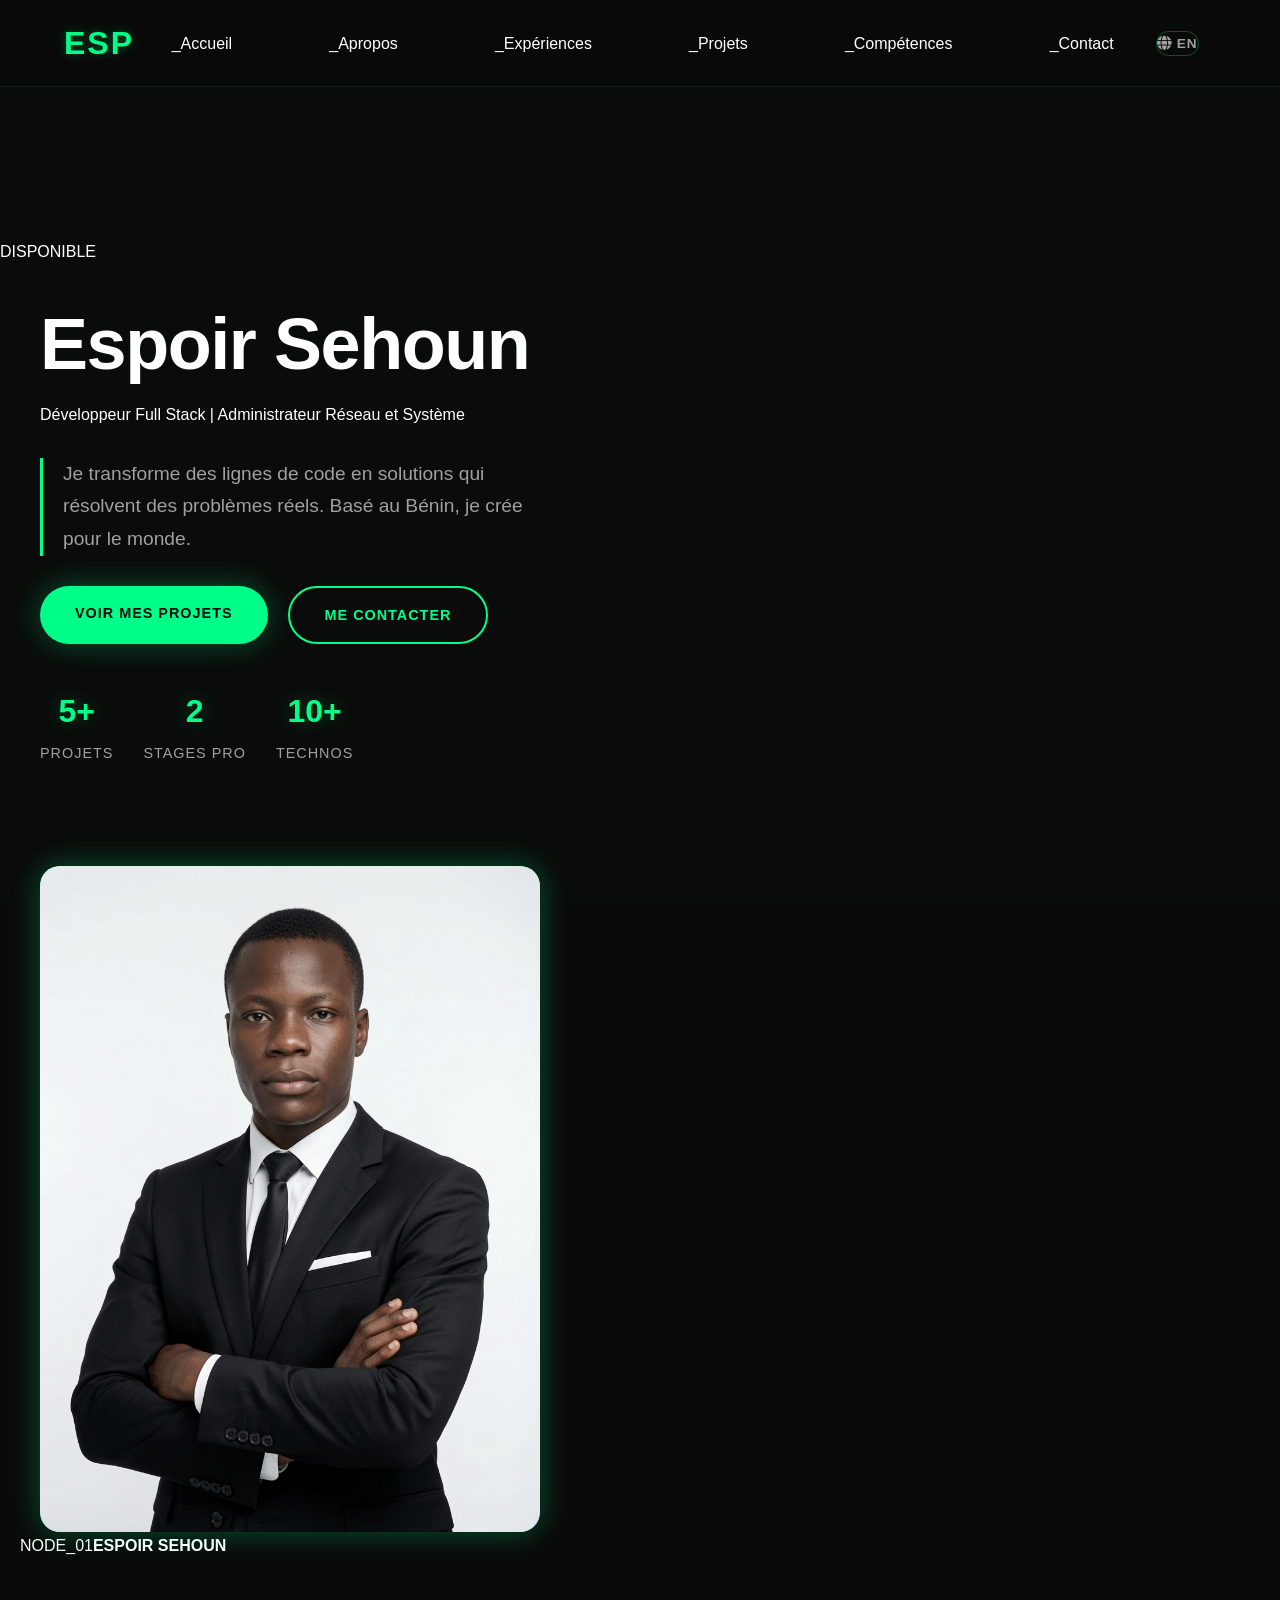
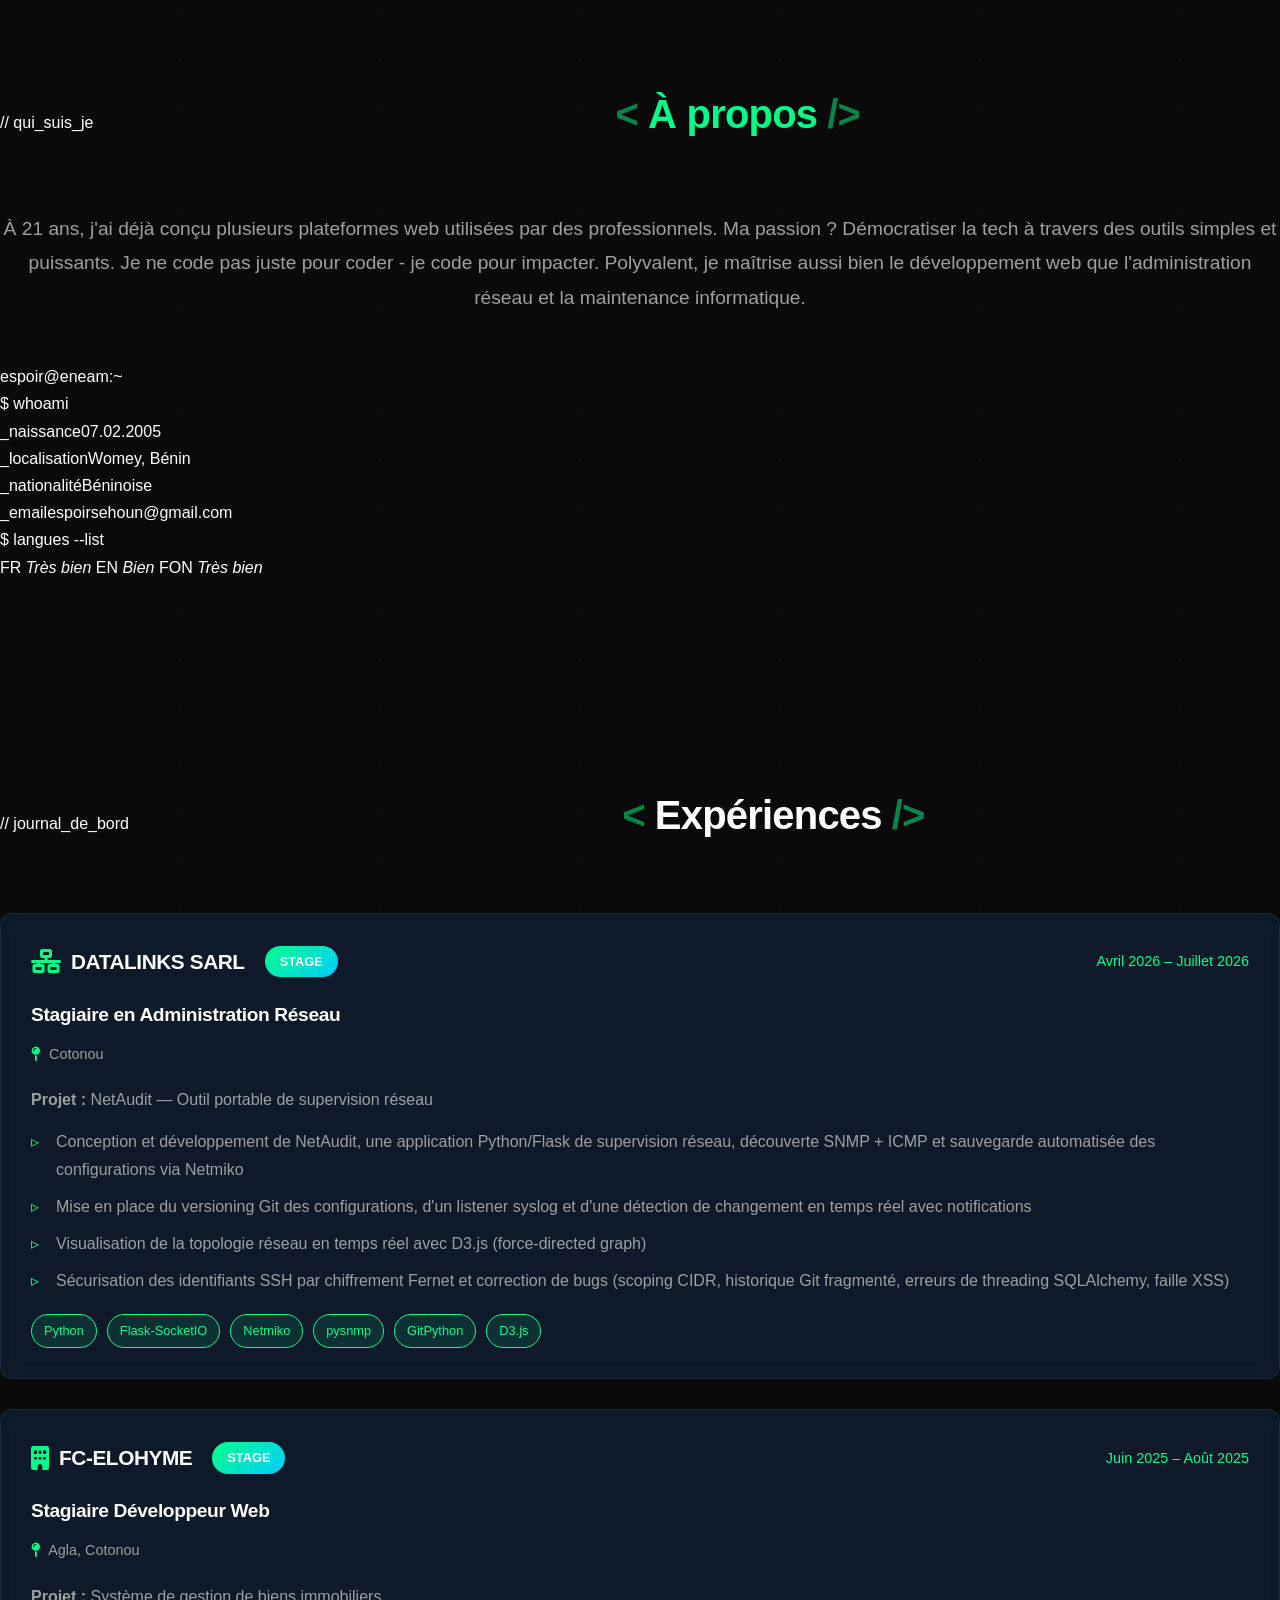
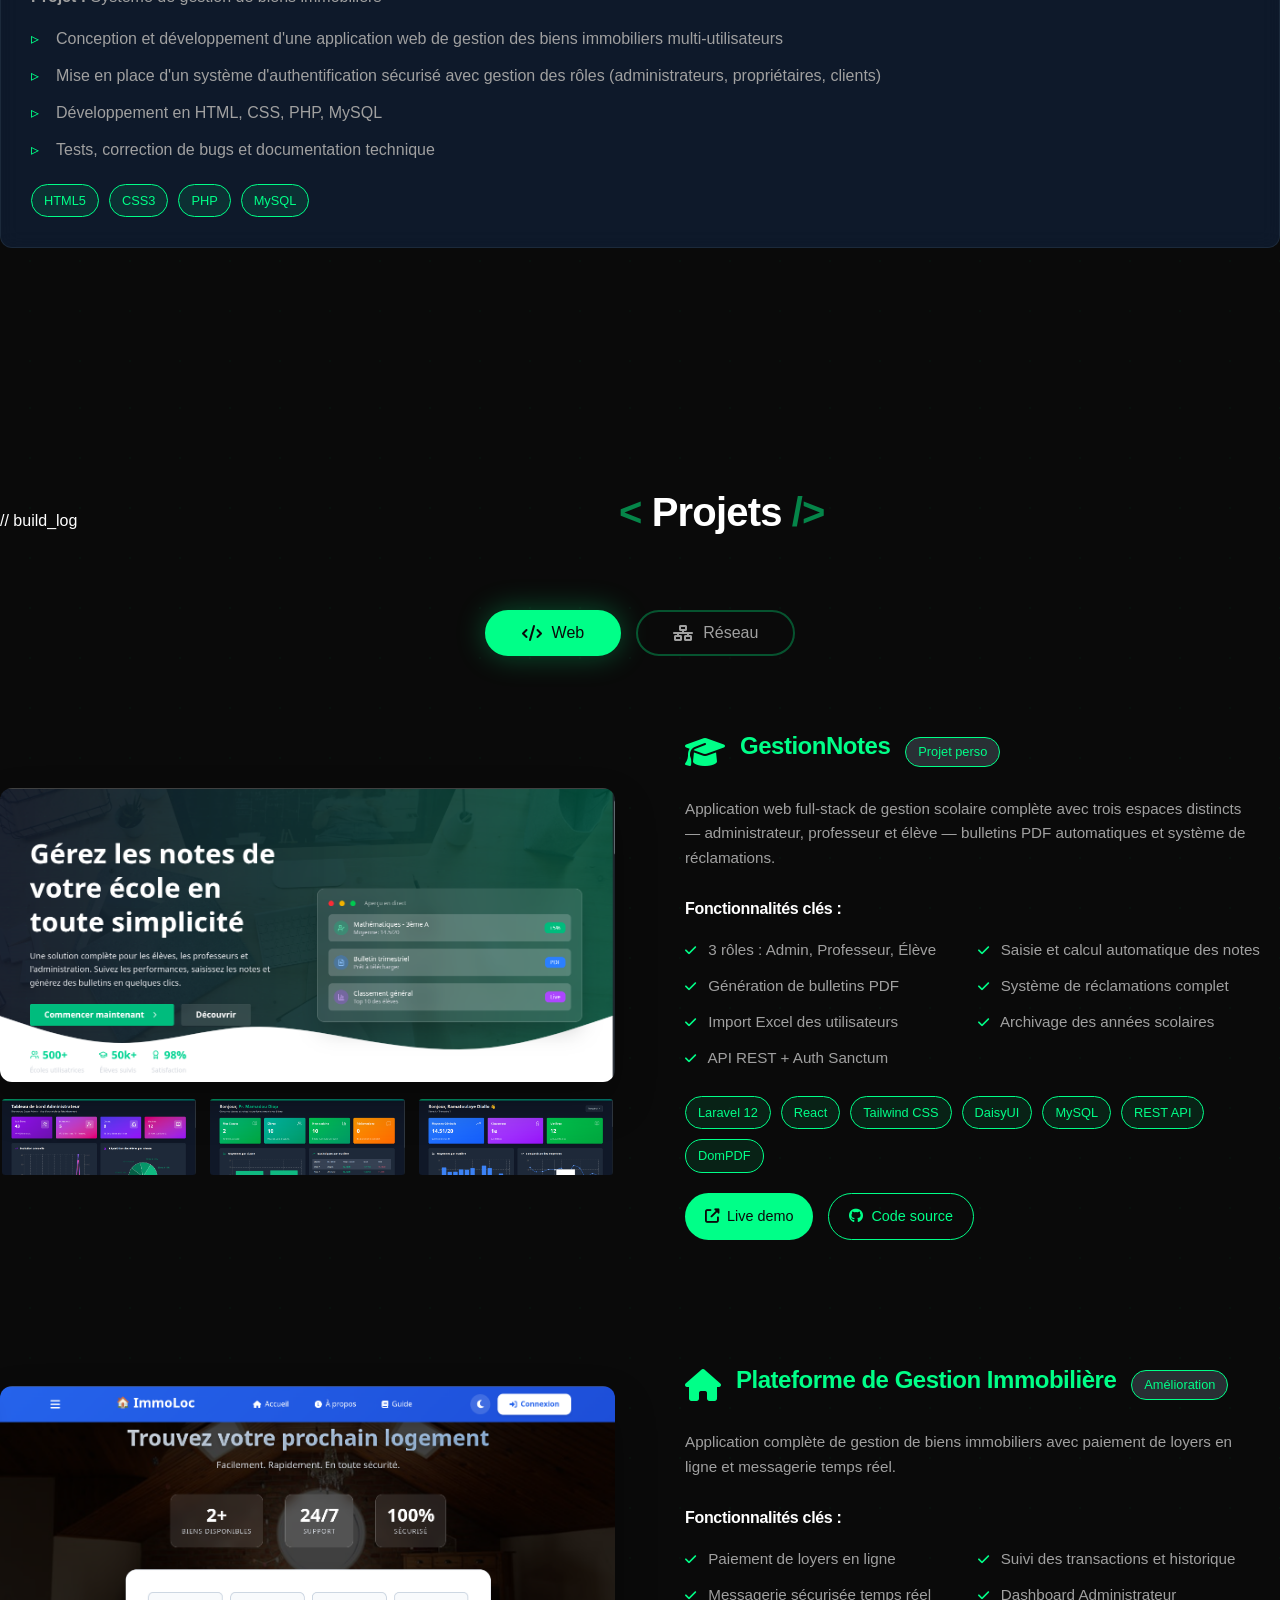
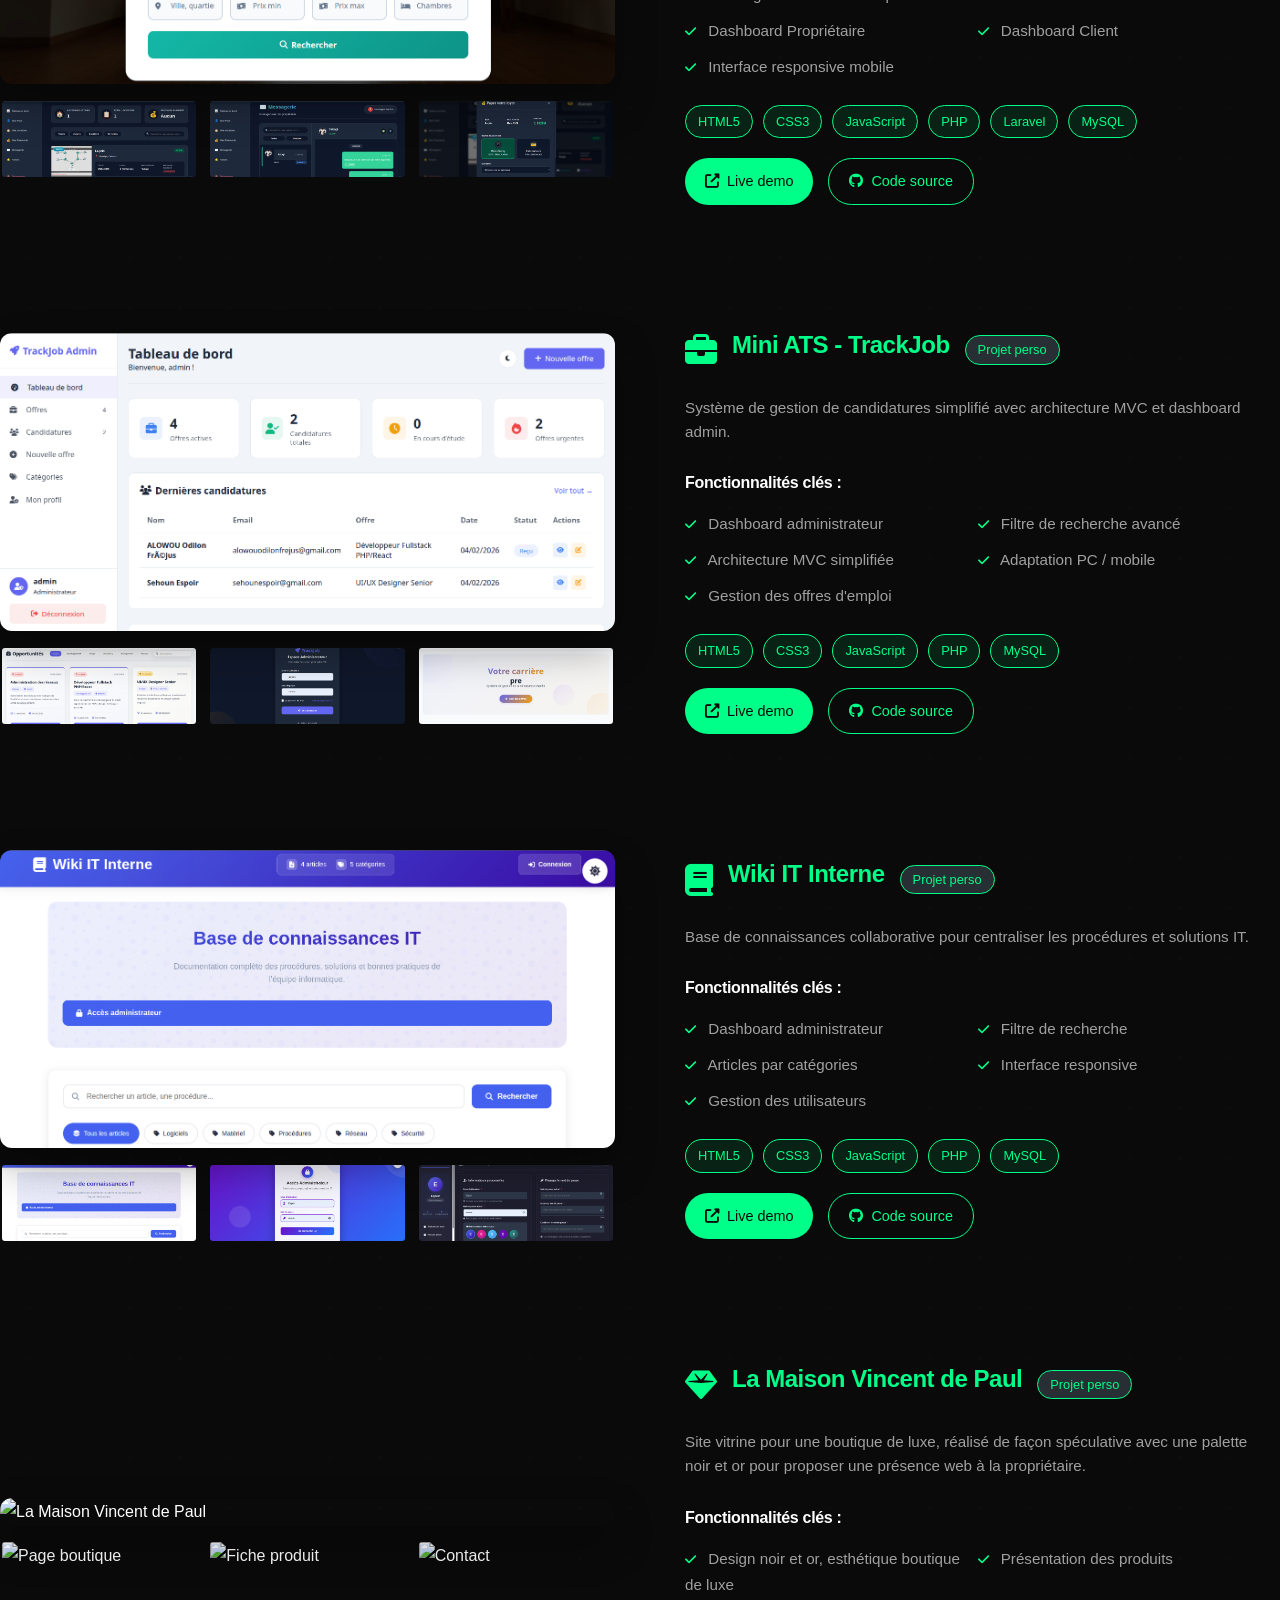
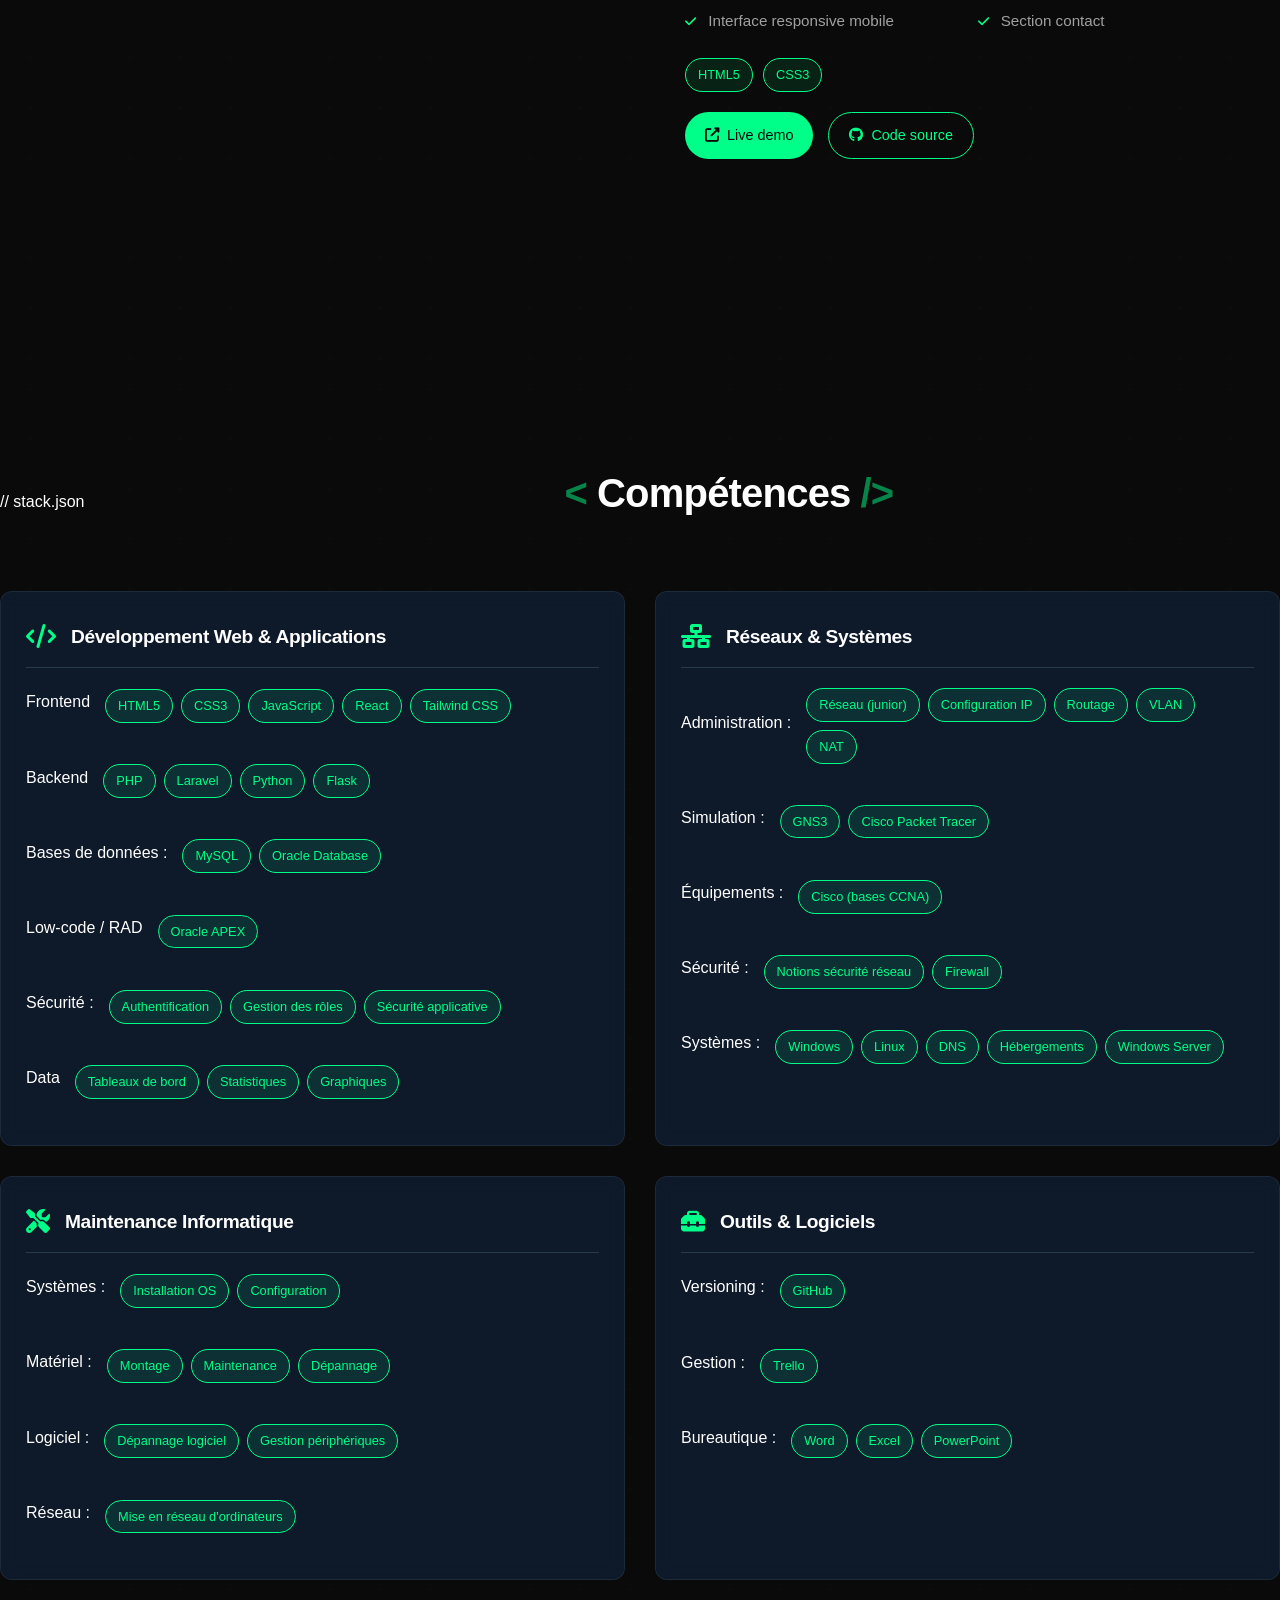
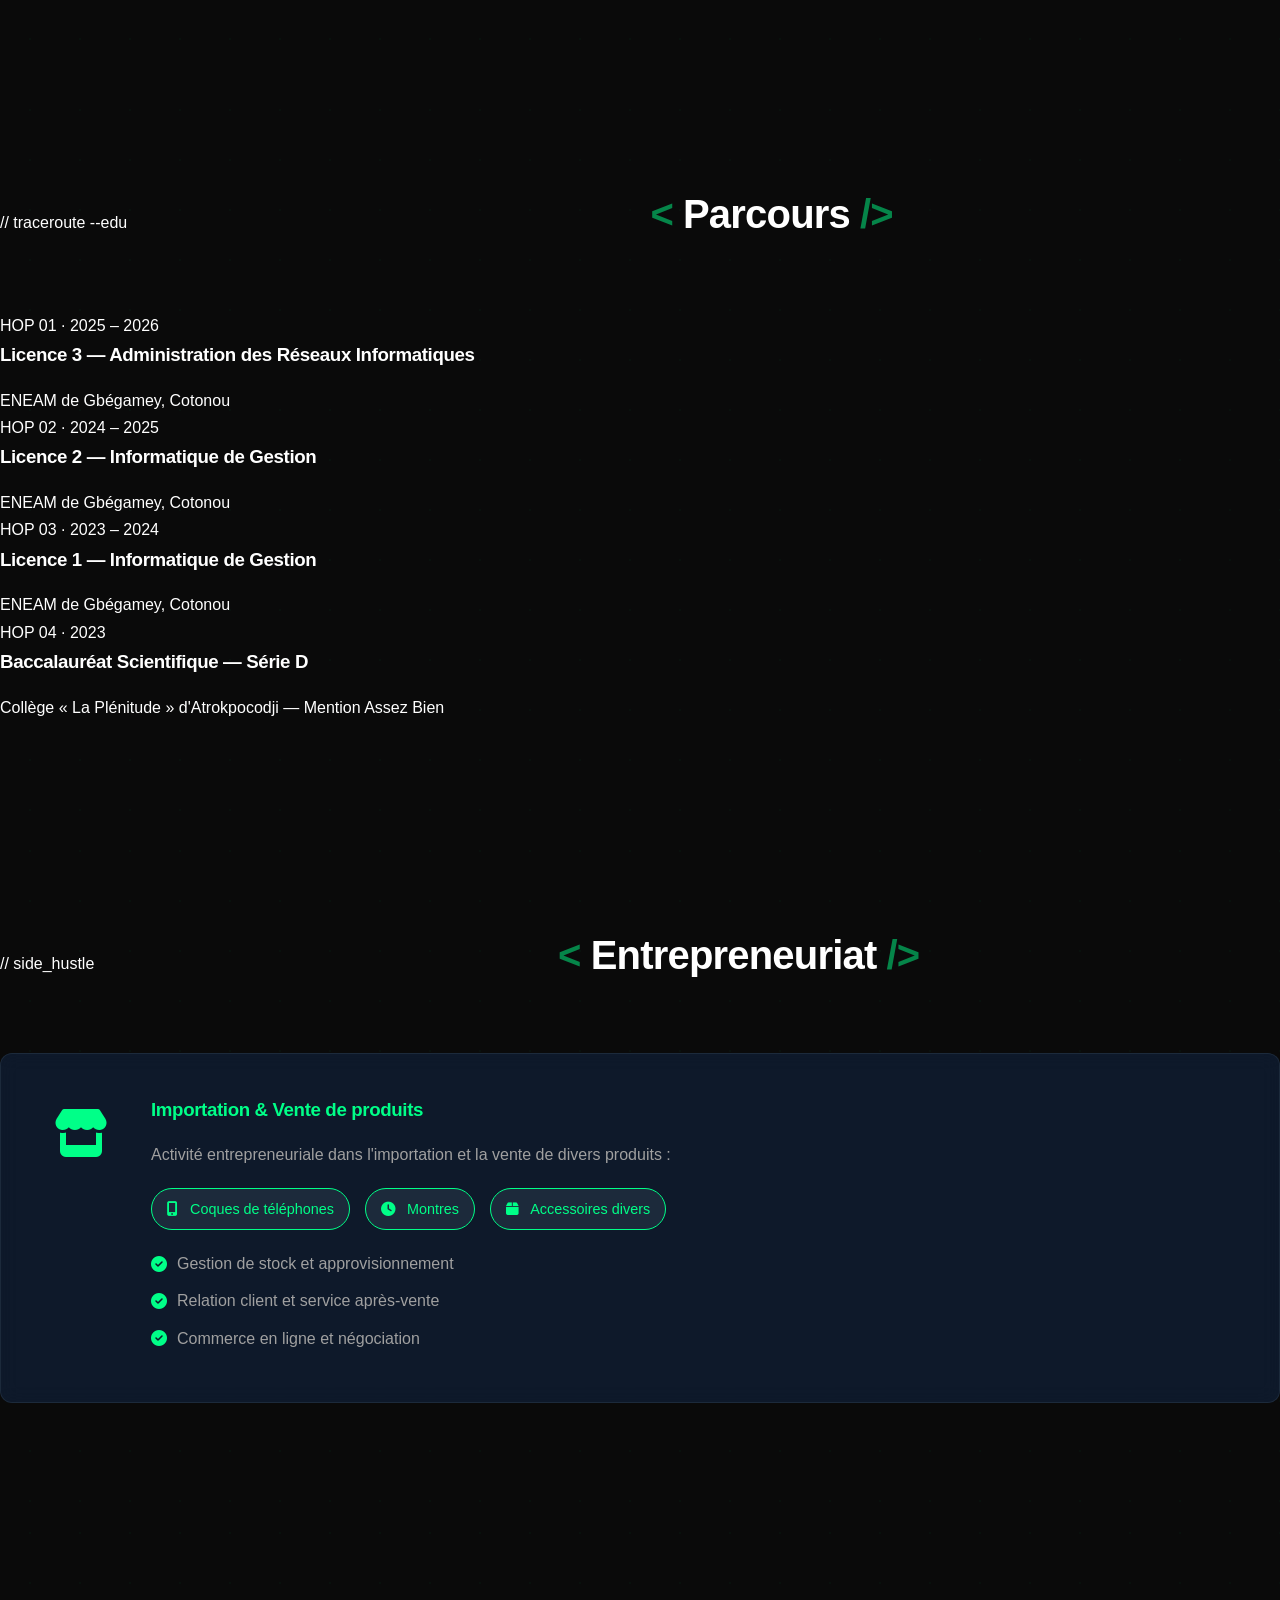
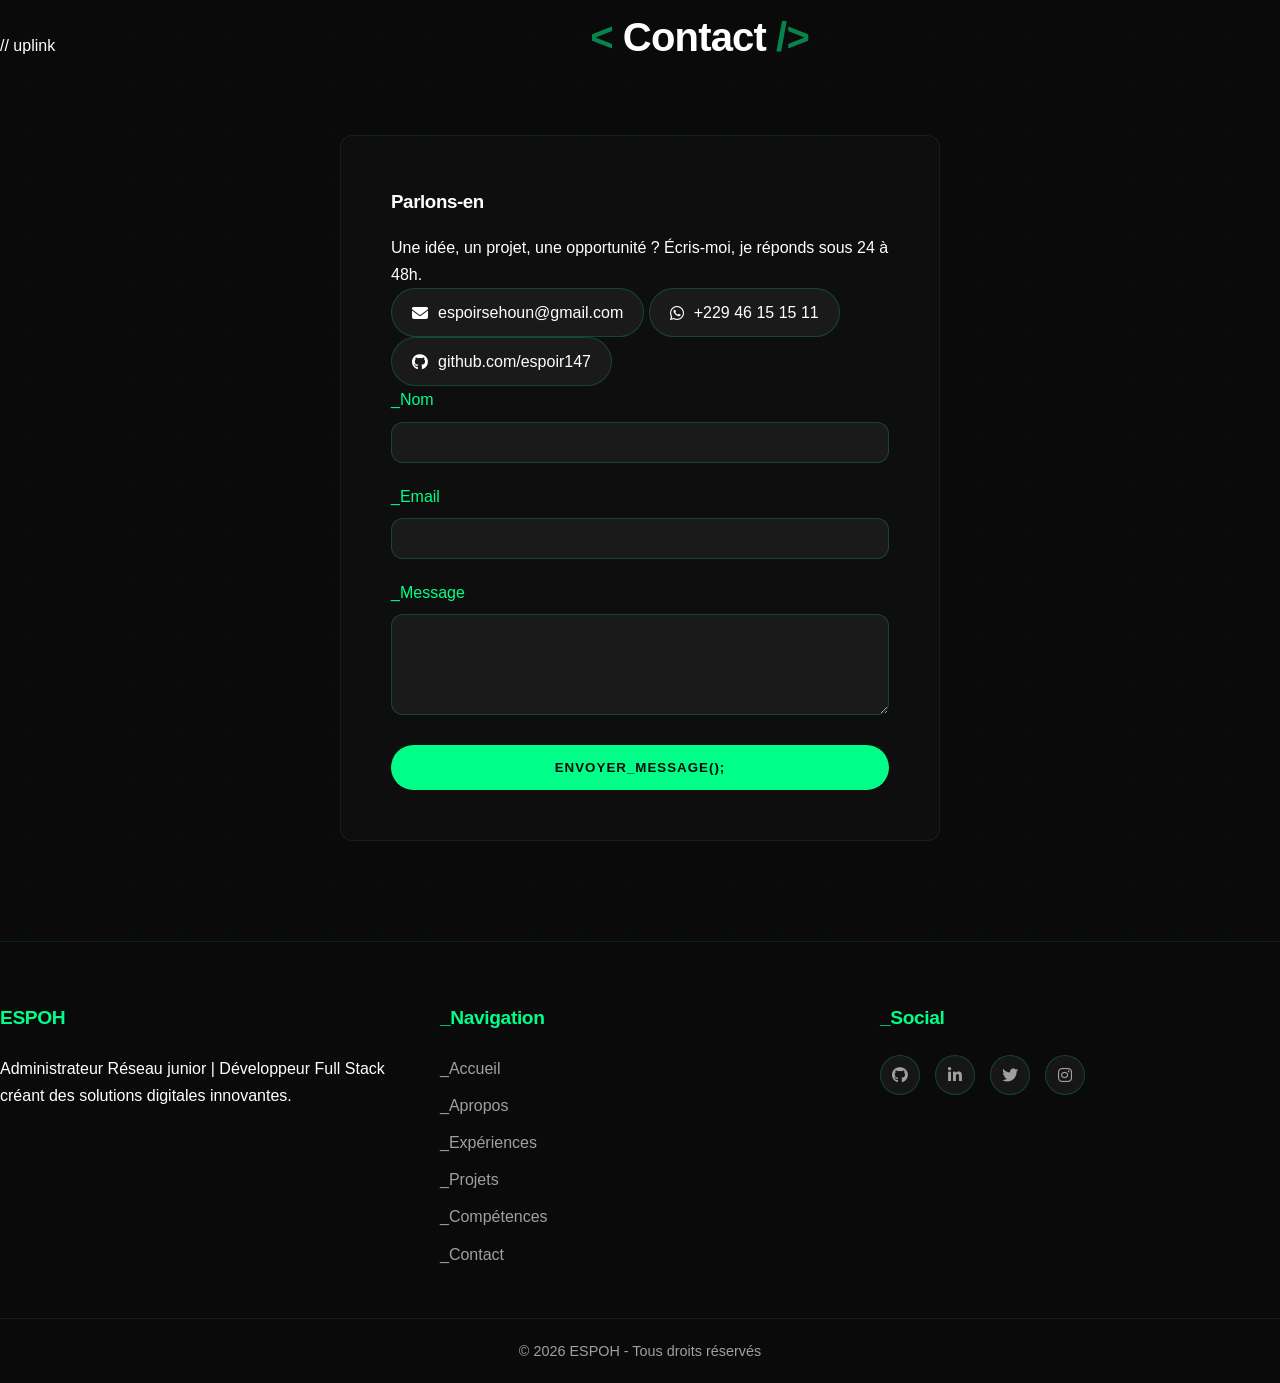
==== commit b29e7f82: "Update index.html" ====
--- a/index.html
+++ b/index.html
@@ -6,13 +6,19 @@
     <title>ESPOH - Développeur Full Stack & Informaticien</title>
     <meta name="description" content="Portfolio d'Espoir Sehoun - Développeur Full Stack spécialisé en Laravel, PHP et solutions digitales.">
     <link rel="stylesheet" href="https://cdnjs.cloudflare.com/ajax/libs/font-awesome/6.4.0/css/all.min.css">
-    <link href="https://fonts.googleapis.com/css2?family=Inter:wght@300;400;500;600;700&family=Poppins:wght@400;500;600;700&display=swap" rel="stylesheet">
+    <link rel="preconnect" href="https://fonts.googleapis.com">
+    <link href="https://fonts.googleapis.com/css2?family=Space+Grotesk:wght@500;600;700&family=IBM+Plex+Sans:wght@400;500;600;700&family=IBM+Plex+Mono:wght@400;500;600&display=swap" rel="stylesheet">
     <link rel="stylesheet" href="style.css">
 </head>
 <body>
+    <canvas id="net-bg"></canvas>
+    <div class="glow-blob b1"></div>
+    <div class="glow-blob b2"></div>
+    <div class="glow-blob b3"></div>
+
     <header class="header">
         <nav>
-            <div class="logo">ESPOH</div>
+            <div class="logo">ESP</div>
             <ul class="nav-links">
                 <li><a href="#accueil" data-i18n="nav_home">_Accueil</a></li>
                 <li><a href="#apropos" data-i18n="nav_about">_Apropos</a></li>
@@ -36,19 +42,17 @@
     <main>
         <!-- HERO -->
         <section id="accueil" class="hero">
-            <div class="container">
-                <div class="hero-split">
-                    <div class="hero-photo">
-                        <div class="photo-frame">
-                            <img src="profil.jpg" alt="Espoir Sehoun - Développeur Full Stack">
-                            <div class="data-flow"></div>
-                        </div>
-                    </div>
+            <div class="wrap">
+                <div class="hero-status"><span class="hero-dot"></span><span data-i18n="hero_status">DISPONIBLE</span></div>
+                <div class="hero-grid">
                     <div class="hero-content">
-                        <span class="hero-tag">&lt;hello_world/&gt;</span>
-                        <h1>Espoir<br>Sehoun</h1>
-                        <span class="highlight" data-i18n="hero_title">Développeur Full Stack | Administrateur Réseau et Système</span>
+                        <h1>Espoir <span class="grad-text">Sehoun</span></h1>
+                        <span class="hero-role" data-i18n="hero_title">Développeur Full Stack | Administrateur Réseau et Système</span>
                         <p class="hero-description" data-i18n="hero_desc">Je transforme des lignes de code en solutions qui résolvent des problèmes réels. Basé au Bénin, je crée pour le monde.</p>
+                        <div class="hero-buttons">
+                            <a href="#projets" class="cta-button primary" data-i18n="btn_projects">Voir mes projets</a>
+                            <a href="#contact" class="cta-button secondary" data-i18n="btn_contact">Me contacter</a>
+                        </div>
                         <div class="hero-stats">
                             <div class="stat-item">
                                 <span class="stat-number">5+</span>
@@ -63,10 +67,12 @@
                                 <span class="stat-label" data-i18n="stat_techs">Technos</span>
                             </div>
                         </div>
-                        <div class="hero-buttons">
-                            <a href="#projets" class="cta-button primary" data-i18n="btn_projects">Voir mes projets</a>
-                            <a href="#contact" class="cta-button secondary" data-i18n="btn_contact">Me contacter</a>
-                        </div>
+                    </div>
+                    <div class="hero-photo glass">
+                        <div class="photo-frame">
+                            <img src="profil.jpg" alt="Espoir Sehoun - Développeur Full Stack">
+                        </div>
+                        <div class="photo-caption"><span class="mono">NODE_01</span><b>ESPOIR SEHOUN</b></div>
                     </div>
                 </div>
             </div>
@@ -74,62 +80,33 @@
 
         <!-- À PROPOS -->
         <section id="apropos" class="section about">
-            <div class="container">
-                <h2 class="section-title"><span data-i18n="about_title">_Qui_suis_je</span></h2>
-                <div class="about-content">
-                    <div class="about-text">
+            <div class="wrap">
+                <div class="section-head reveal">
+                    <span class="section-eyebrow" data-i18n="eyebrow_about">// qui_suis_je</span>
+                    <h2 class="section-title"><span data-i18n="about_title2">À propos</span></h2>
+                </div>
+                <div class="about-grid">
+                    <div class="about-text glass reveal">
                         <p data-i18n="about_text">À 21 ans, j'ai déjà conçu plusieurs plateformes web utilisées par des professionnels. Ma passion ? Démocratiser la tech à travers des outils simples et puissants. Je ne code pas juste pour coder - je code pour impacter. Polyvalent, je maîtrise aussi bien le développement web que l'administration réseau et la maintenance informatique.</p>
                     </div>
-                    <div class="personal-info-grid">
-                        <div class="info-item">
-                            <i class="fas fa-birthday-cake"></i>
-                            <div>
-                                <h3 data-i18n="info_birth">_naissance</h3>
-                                <p>07.02.2005</p>
-                            </div>
-                        </div>
-                        <div class="info-item">
-                            <i class="fas fa-map-marker-alt"></i>
-                            <div>
-                                <h3 data-i18n="info_location">_localisation</h3>
-                                <p>Womey, Bénin</p>
-                            </div>
-                        </div>
-                        <div class="info-item">
-                            <i class="fas fa-flag"></i>
-                            <div>
-                                <h3 data-i18n="info_nationality">_nationalité</h3>
-                                <p data-i18n="info_nationality_val">Béninoise</p>
-                            </div>
-                        </div>
-                        <div class="info-item">
-                            <i class="fas fa-envelope"></i>
-                            <div>
-                                <h3>_email</h3>
-                                <p>espoirsehoun@gmail.com</p>
-                            </div>
-                        </div>
-                    </div>
-                    <div class="languages-grid">
-                        <div class="info-item">
-                            <i class="fas fa-language"></i>
-                            <div>
-                                <h3>_français</h3>
-                                <p data-i18n="lang_very_good">Très bien</p>
-                            </div>
-                        </div>
-                        <div class="info-item">
-                            <i class="fas fa-language"></i>
-                            <div>
-                                <h3>_anglais</h3>
-                                <p data-i18n="lang_good">Bien</p>
-                            </div>
-                        </div>
-                        <div class="info-item">
-                            <i class="fas fa-language"></i>
-                            <div>
-                                <h3>_fon</h3>
-                                <p data-i18n="lang_very_good2">Très bien</p>
+                    <div class="terminal glass reveal">
+                        <div class="terminal-bar">
+                            <span class="td red"></span><span class="td yellow"></span><span class="td green"></span>
+                            <span class="terminal-title">espoir@eneam:~</span>
+                        </div>
+                        <div class="terminal-body">
+                            <p class="terminal-line"><span class="prompt">$</span> whoami</p>
+                            <ul class="sysinfo-list">
+                                <li><span class="key" data-i18n="info_birth">_naissance</span><span class="val">07.02.2005</span></li>
+                                <li><span class="key" data-i18n="info_location">_localisation</span><span class="val">Womey, Bénin</span></li>
+                                <li><span class="key" data-i18n="info_nationality">_nationalité</span><span class="val" data-i18n="info_nationality_val">Béninoise</span></li>
+                                <li><span class="key">_email</span><span class="val">espoirsehoun@gmail.com</span></li>
+                            </ul>
+                            <p class="terminal-line"><span class="prompt">$</span> <span data-i18n="about_cmd2">langues --list</span></p>
+                            <div class="lang-tags">
+                                <span class="lang-tag">FR <i data-i18n="lang_very_good">Très bien</i></span>
+                                <span class="lang-tag">EN <i data-i18n="lang_good">Bien</i></span>
+                                <span class="lang-tag">FON <i data-i18n="lang_very_good2">Très bien</i></span>
                             </div>
                         </div>
                     </div>
@@ -139,10 +116,13 @@
 
         <!-- EXPÉRIENCES -->
         <section id="experiences" class="section experiences">
-            <div class="container">
-                <h2 class="section-title"><span data-i18n="exp_title">_Expériences</span></h2>
-
-                <div class="experience-card">
+            <div class="wrap">
+                <div class="section-head reveal">
+                    <span class="section-eyebrow" data-i18n="eyebrow_exp">// journal_de_bord</span>
+                    <h2 class="section-title" data-i18n="exp_title2">Expériences</h2>
+                </div>
+
+                <div class="experience-card glass reveal">
                     <div class="exp-header">
                         <div class="exp-company">
                             <i class="fas fa-network-wired"></i>
@@ -172,7 +152,7 @@
                     </div>
                 </div>
 
-                <div class="experience-card">
+                <div class="experience-card glass reveal">
                     <div class="exp-header">
                         <div class="exp-company">
                             <i class="fas fa-building"></i>
@@ -204,9 +184,12 @@
 
         <!-- PROJETS -->
         <section id="projets" class="section projets">
-            <div class="container">
-                <h2 class="section-title"><span data-i18n="projects_title">_Projets</span></h2>
-                <div class="projects-tabs">
+            <div class="wrap">
+                <div class="section-head reveal">
+                    <span class="section-eyebrow" data-i18n="eyebrow_projects">// build_log</span>
+                    <h2 class="section-title" data-i18n="projects_title2">Projets</h2>
+                </div>
+                <div class="projects-tabs reveal">
                     <button class="tab-btn active" data-tab="web">
                         <i class="fas fa-code"></i> Web
                     </button>
@@ -219,7 +202,7 @@
                 <div class="tab-content active" id="tab-web">
 
                     <!-- GestionNotes -->
-                    <div class="project-block">
+                    <div class="project-block glass reveal">
                         <div class="project-gallery">
                             <div class="gallery-main">
                                 <img src="gestion-home.png" alt="Landing GestionNotes" class="gallery-img" onclick="openLightbox(this)">
@@ -260,7 +243,7 @@
                     </div>
 
                     <!-- Plateforme Immobilière -->
-                    <div class="project-block reverse">
+                    <div class="project-block glass reverse reveal">
                         <div class="project-details">
                             <div class="project-header">
                                 <i class="fas fa-home project-icon"></i>
@@ -301,7 +284,7 @@
                     </div>
 
                     <!-- Mini ATS -->
-                    <div class="project-block">
+                    <div class="project-block glass reveal">
                         <div class="project-gallery">
                             <div class="gallery-main">
                                 <img src="ats-dashboard.png" alt="Dashboard Mini ATS" class="gallery-img" onclick="openLightbox(this)">
@@ -340,7 +323,7 @@
                     </div>
 
                     <!-- Wiki IT -->
-                    <div class="project-block reverse">
+                    <div class="project-block glass reverse reveal">
                         <div class="project-details">
                             <div class="project-header">
                                 <i class="fas fa-book project-icon"></i>
@@ -379,7 +362,7 @@
                     </div>
 
                     <!-- La Maison Vincent de Paul -->
-                    <div class="project-block">
+                    <div class="project-block glass reveal">
                         <div class="project-gallery">
                             <div class="gallery-main">
                                 <img src="vincent-home.png" alt="La Maison Vincent de Paul" class="gallery-img" onclick="openLightbox(this)">
@@ -422,10 +405,16 @@
                 <div class="tab-content" id="tab-reseau">
 
                     <!-- NetAudit -->
-                    <div class="network-card">
-                        <div class="network-img">
-                            <img src="netaudit-topology.png" alt="NetAudit" onclick="openLightbox(this)">
-                            <span class="network-zoom"><i class="fas fa-search-plus"></i></span>
+                    <div class="network-card glass reveal">
+                        <div class="project-gallery">
+                            <div class="gallery-main">
+                                <img src="netaudit-topology.png" alt="NetAudit - Topologie réseau" class="gallery-img" onclick="openLightbox(this)">
+                            </div>
+                            <div class="gallery-thumbnails">
+                                <img src="netaudit-dashboard.png" alt="NetAudit - Dashboard" onclick="openLightbox(this)">
+                                <img src="netaudit-backup.png" alt="NetAudit - Sauvegarde des configs" onclick="openLightbox(this)">
+                                <img src="netaudit-syslog.png" alt="NetAudit - Listener syslog" onclick="openLightbox(this)">
+                            </div>
                         </div>
                         <div class="network-details">
                             <div class="project-header">
@@ -452,7 +441,7 @@
                     </div>
 
                     <!-- Infrastructure Multisite -->
-                    <div class="network-card">
+                    <div class="network-card glass reveal">
                         <div class="network-img">
                             <img src="reseau2.png" alt="Infrastructure Multisite Avancée" onclick="openLightbox(this)">
                             <span class="network-zoom"><i class="fas fa-search-plus"></i></span>
@@ -489,109 +478,112 @@
 
         <!-- COMPÉTENCES -->
         <section id="competences" class="section competences">
-            <div class="container">
-                <h2 class="section-title"><span data-i18n="skills_title">_Compétences</span></h2>
+            <div class="wrap">
+                <div class="section-head reveal">
+                    <span class="section-eyebrow" data-i18n="eyebrow_skills">// stack.json</span>
+                    <h2 class="section-title" data-i18n="skills_title2">Compétences</h2>
+                </div>
                 <div class="skills-grid">
-                    <div class="skill-category">
+                    <div class="skill-category glass reveal">
                         <div class="category-header">
-                            <i class="fas fa-code category-icon"></i>
+                            <div class="category-icon"><i class="fas fa-code"></i></div>
                             <h3 data-i18n="skills_web">Développement Web & Applications</h3>
                         </div>
                         <div class="skills-list">
                             <div class="skill-item">
-                                <span class="skill-name">Frontend :</span>
+                                <span class="skill-name">Frontend</span>
                                 <div class="skill-tags"><span class="tech-tag">HTML5</span><span class="tech-tag">CSS3</span><span class="tech-tag">JavaScript</span><span class="tech-tag">React</span><span class="tech-tag">Tailwind CSS</span></div>
                             </div>
                             <div class="skill-item">
-                                <span class="skill-name">Backend :</span>
+                                <span class="skill-name">Backend</span>
                                 <div class="skill-tags"><span class="tech-tag">PHP</span><span class="tech-tag">Laravel</span><span class="tech-tag">Python</span><span class="tech-tag">Flask</span></div>
                             </div>
                             <div class="skill-item">
-                                <span class="skill-name" data-i18n="skill_db">Bases de données :</span>
+                                <span class="skill-name" data-i18n="skill_db">Bases de données</span>
                                 <div class="skill-tags"><span class="tech-tag">MySQL</span><span class="tech-tag">Oracle Database</span></div>
                             </div>
                             <div class="skill-item">
-                                <span class="skill-name">Low-code / RAD :</span>
+                                <span class="skill-name">Low-code / RAD</span>
                                 <div class="skill-tags"><span class="tech-tag">Oracle APEX</span></div>
                             </div>
                             <div class="skill-item">
-                                <span class="skill-name" data-i18n="skill_security">Sécurité :</span>
+                                <span class="skill-name" data-i18n="skill_security">Sécurité</span>
                                 <div class="skill-tags"><span class="tech-tag" data-i18n="sk_auth">Authentification</span><span class="tech-tag" data-i18n="sk_roles">Gestion des rôles</span><span class="tech-tag" data-i18n="sk_appsec">Sécurité applicative</span></div>
                             </div>
                             <div class="skill-item">
-                                <span class="skill-name">Data :</span>
+                                <span class="skill-name">Data</span>
                                 <div class="skill-tags"><span class="tech-tag" data-i18n="sk_dashboards">Tableaux de bord</span><span class="tech-tag" data-i18n="sk_stats">Statistiques</span><span class="tech-tag" data-i18n="sk_charts">Graphiques</span></div>
                             </div>
                         </div>
                     </div>
-                    <div class="skill-category">
+                    <div class="skill-category glass reveal">
                         <div class="category-header">
-                            <i class="fas fa-network-wired category-icon"></i>
+                            <div class="category-icon"><i class="fas fa-network-wired"></i></div>
                             <h3 data-i18n="skills_network">Réseaux & Systèmes</h3>
                         </div>
                         <div class="skills-list">
                             <div class="skill-item">
-                                <span class="skill-name" data-i18n="skill_admin">Administration :</span>
+                                <span class="skill-name" data-i18n="skill_admin">Administration</span>
                                 <div class="skill-tags"><span class="tech-tag" data-i18n="sk_network_junior">Réseau (junior)</span><span class="tech-tag" data-i18n="sk_ipconfig">Configuration IP</span><span class="tech-tag" data-i18n="sk_routing">Routage</span><span class="tech-tag">VLAN</span><span class="tech-tag">NAT</span></div>
                             </div>
                             <div class="skill-item">
-                                <span class="skill-name" data-i18n="skill_simulation">Simulation :</span>
+                                <span class="skill-name" data-i18n="skill_simulation">Simulation</span>
                                 <div class="skill-tags"><span class="tech-tag">GNS3</span><span class="tech-tag">Cisco Packet Tracer</span></div>
                             </div>
                             <div class="skill-item">
-                                <span class="skill-name" data-i18n="skill_equipment">Équipements :</span>
+                                <span class="skill-name" data-i18n="skill_equipment">Équipements</span>
                                 <div class="skill-tags"><span class="tech-tag" data-i18n="sk_cisco">Cisco (bases CCNA)</span></div>
                             </div>
                             <div class="skill-item">
-                                <span class="skill-name" data-i18n="skill_security">Sécurité :</span>
+                                <span class="skill-name" data-i18n="skill_security">Sécurité</span>
                                 <div class="skill-tags"><span class="tech-tag" data-i18n="sk_netsec">Notions sécurité réseau</span><span class="tech-tag">Firewall</span></div>
                             </div>
                             <div class="skill-item">
-                                <span class="skill-name" data-i18n="skill_systems">Systèmes :</span>
+                                <span class="skill-name" data-i18n="skill_systems">Systèmes</span>
                                 <div class="skill-tags"><span class="tech-tag">Windows</span><span class="tech-tag">Linux</span><span class="tech-tag">DNS</span><span class="tech-tag" data-i18n="sk_hosting">Hébergements</span><span class="tech-tag">Windows Server</span></div>
                             </div>
                         </div>
                     </div>
-                    <div class="skill-category">
+                    <div class="skill-category glass reveal">
                         <div class="category-header">
-                            <i class="fas fa-tools category-icon"></i>
+                            <div class="category-icon"><i class="fas fa-tools"></i></div>
                             <h3 data-i18n="skills_maintenance">Maintenance Informatique</h3>
                         </div>
                         <div class="skills-list">
                             <div class="skill-item">
-                                <span class="skill-name" data-i18n="skill_systems">Systèmes :</span>
+                                <span class="skill-name" data-i18n="skill_systems">Systèmes</span>
                                 <div class="skill-tags"><span class="tech-tag" data-i18n="sk_osinstall">Installation OS</span><span class="tech-tag" data-i18n="sk_config">Configuration</span></div>
                             </div>
                             <div class="skill-item">
-                                <span class="skill-name" data-i18n="skill_hardware">Matériel :</span>
+                                <span class="skill-name" data-i18n="skill_hardware">Matériel</span>
                                 <div class="skill-tags"><span class="tech-tag" data-i18n="sk_assembly">Montage</span><span class="tech-tag" data-i18n="sk_maintenance">Maintenance</span><span class="tech-tag" data-i18n="sk_troubleshoot">Dépannage</span></div>
                             </div>
                             <div class="skill-item">
-                                <span class="skill-name" data-i18n="skill_software">Logiciel :</span>
+                                <span class="skill-name" data-i18n="skill_software">Logiciel</span>
                                 <div class="skill-tags"><span class="tech-tag" data-i18n="sk_softtrouble">Dépannage logiciel</span><span class="tech-tag" data-i18n="sk_periph">Gestion périphériques</span></div>
                             </div>
                             <div class="skill-item">
-                                <span class="skill-name" data-i18n="skill_network_label">Réseau :</span>
+                                <span class="skill-name" data-i18n="skill_network_label">Réseau</span>
                                 <div class="skill-tags"><span class="tech-tag" data-i18n="sk_networking">Mise en réseau d'ordinateurs</span></div>
                             </div>
                         </div>
                     </div>
-                    <div class="skill-category">
+                    <div class="skill-category glass reveal">
                         <div class="category-header">
-                            <i class="fas fa-toolbox category-icon"></i>
+                            <div class="category-icon"><i class="fas fa-toolbox"></i></div>
                             <h3 data-i18n="skills_tools">Outils & Logiciels</h3>
                         </div>
                         <div class="skills-list">
                             <div class="skill-item">
-                                <span class="skill-name" data-i18n="skill_versioning">Versioning :</span>
+                                <span class="skill-name" data-i18n="skill_versioning">Versioning</span>
                                 <div class="skill-tags"><span class="tech-tag">GitHub</span></div>
                             </div>
                             <div class="skill-item">
-                                <span class="skill-name" data-i18n="skill_management">Gestion :</span>
+                                <span class="skill-name" data-i18n="skill_management">Gestion</span>
                                 <div class="skill-tags"><span class="tech-tag">Trello</span></div>
                             </div>
                             <div class="skill-item">
-                                <span class="skill-name" data-i18n="skill_office">Bureautique :</span>
+                                <span class="skill-name" data-i18n="skill_office">Bureautique</span>
                                 <div class="skill-tags"><span class="tech-tag">Word</span><span class="tech-tag">Excel</span><span class="tech-tag">PowerPoint</span></div>
                             </div>
                         </div>
@@ -602,28 +594,44 @@
 
         <!-- PARCOURS -->
         <section id="parcours" class="section parcours">
-            <div class="container">
-                <h2 class="section-title"><span data-i18n="parcours_title">_Parcours</span></h2>
-                <div class="timeline">
-                    <div class="timeline-item">
-                        <div class="timeline-date">2025 – 2026</div>
-                        <h3 data-i18n="parcours_1_title">Licence 3 — Administration des Réseaux Informatiques</h3>
-                        <p data-i18n="parcours_1_school">ENEAM de Gbégamey, Cotonou</p>
-                    </div>
-                    <div class="timeline-item">
-                        <div class="timeline-date">2024 – 2025</div>
-                        <h3 data-i18n="parcours_2_title">Licence 2 — Informatique de Gestion</h3>
-                        <p data-i18n="parcours_2_school">ENEAM de Gbégamey, Cotonou</p>
-                    </div>
-                    <div class="timeline-item">
-                        <div class="timeline-date">2023 – 2024</div>
-                        <h3 data-i18n="parcours_3_title">Licence 1 — Informatique de Gestion</h3>
-                        <p data-i18n="parcours_3_school">ENEAM de Gbégamey, Cotonou</p>
-                    </div>
-                    <div class="timeline-item">
-                        <div class="timeline-date">2023</div>
-                        <h3 data-i18n="parcours_4_title">Baccalauréat Scientifique — Série D</h3>
-                        <p data-i18n="parcours_4_school">Collège « La Plénitude » d'Atrokpocodji — Mention Assez Bien</p>
+            <div class="wrap">
+                <div class="section-head reveal">
+                    <span class="section-eyebrow" data-i18n="eyebrow_parcours">// traceroute --edu</span>
+                    <h2 class="section-title" data-i18n="parcours_title2">Parcours</h2>
+                </div>
+                <div class="route-timeline">
+                    <div class="route-line"></div>
+                    <div class="route-item reveal">
+                        <div class="route-node"></div>
+                        <div class="route-card glass">
+                            <span class="route-tag mono">HOP 01 · 2025 – 2026</span>
+                            <h3 data-i18n="parcours_1_title">Licence 3 — Administration des Réseaux Informatiques</h3>
+                            <p data-i18n="parcours_1_school">ENEAM de Gbégamey, Cotonou</p>
+                        </div>
+                    </div>
+                    <div class="route-item reveal">
+                        <div class="route-node"></div>
+                        <div class="route-card glass">
+                            <span class="route-tag mono">HOP 02 · 2024 – 2025</span>
+                            <h3 data-i18n="parcours_2_title">Licence 2 — Informatique de Gestion</h3>
+                            <p data-i18n="parcours_2_school">ENEAM de Gbégamey, Cotonou</p>
+                        </div>
+                    </div>
+                    <div class="route-item reveal">
+                        <div class="route-node"></div>
+                        <div class="route-card glass">
+                            <span class="route-tag mono">HOP 03 · 2023 – 2024</span>
+                            <h3 data-i18n="parcours_3_title">Licence 1 — Informatique de Gestion</h3>
+                            <p data-i18n="parcours_3_school">ENEAM de Gbégamey, Cotonou</p>
+                        </div>
+                    </div>
+                    <div class="route-item reveal">
+                        <div class="route-node"></div>
+                        <div class="route-card glass">
+                            <span class="route-tag mono">HOP 04 · 2023</span>
+                            <h3 data-i18n="parcours_4_title">Baccalauréat Scientifique — Série D</h3>
+                            <p data-i18n="parcours_4_school">Collège « La Plénitude » d'Atrokpocodji — Mention Assez Bien</p>
+                        </div>
                     </div>
                 </div>
             </div>
@@ -631,9 +639,12 @@
 
         <!-- ENTREPRENEURIAT -->
         <section class="section complementary">
-            <div class="container">
-                <h2 class="section-title"><span data-i18n="entrepr_title">_Entrepreneuriat</span></h2>
-                <div class="complementary-card">
+            <div class="wrap">
+                <div class="section-head reveal">
+                    <span class="section-eyebrow" data-i18n="eyebrow_entrepr">// side_hustle</span>
+                    <h2 class="section-title" data-i18n="entrepr_title2">Entrepreneuriat</h2>
+                </div>
+                <div class="complementary-card glass reveal">
                     <div class="complementary-icon"><i class="fas fa-store"></i></div>
                     <div class="complementary-content">
                         <h3 data-i18n="entrepr_heading">Importation & Vente de produits</h3>
@@ -655,10 +666,20 @@
 
         <!-- CONTACT -->
         <section id="contact" class="section contact">
-            <div class="container">
-                <h2 class="section-title"><span data-i18n="contact_title">_Contact</span></h2>
-                <div class="contact-container">
-                    <form class="contact-form" id="contactForm" action="https://formspree.io/f/xnjbyblq" method="POST">
+            <div class="wrap">
+                <div class="section-head reveal">
+                    <span class="section-eyebrow" data-i18n="eyebrow_contact">// uplink</span>
+                    <h2 class="section-title" data-i18n="contact_title2">Contact</h2>
+                </div>
+                <div class="contact-container reveal">
+                    <div class="contact-side glass">
+                        <h3 data-i18n="contact_side_title">Parlons-en</h3>
+                        <p data-i18n="contact_side_text">Une idée, un projet, une opportunité ? Écris-moi, je réponds sous 24 à 48h.</p>
+                        <a href="mailto:espoirsehoun@gmail.com" class="contact-item"><i class="fas fa-envelope"></i> espoirsehoun@gmail.com</a>
+                        <a href="https://wa.me/22946151511" class="contact-item"><i class="fab fa-whatsapp"></i> +229 46 15 15 11</a>
+                        <a href="https://github.com/espoir147" class="contact-item"><i class="fab fa-github"></i> github.com/espoir147</a>
+                    </div>
+                    <form class="contact-form glass" id="contactForm" action="https://formspree.io/f/xnjbyblq" method="POST">
                         <input type="hidden" name="_subject" value="📬 Nouveau message depuis votre portfolio ESPOH">
                         <input type="hidden" name="_next" value="https://espoir147.github.io/cv/merci.html">
                         <div class="form-group">
@@ -675,17 +696,13 @@
                         </div>
                         <button type="submit" class="submit-btn" data-i18n="form_submit">envoyer_message();</button>
                     </form>
-                    <div class="contact-info">
-                        <a href="mailto:espoirsehoun@gmail.com" class="contact-item"><i class="fas fa-envelope"></i> espoirsehoun@gmail.com</a>
-                        <a href="https://wa.me/22946151511" class="contact-item"><i class="fab fa-whatsapp"></i> +229 46 15 15 11</a>
-                    </div>
                 </div>
             </div>
         </section>
     </main>
 
     <footer class="footer">
-        <div class="container">
+        <div class="wrap">
             <div class="footer-content">
                 <div class="footer-about">
                     <h3>ESPOH</h3>
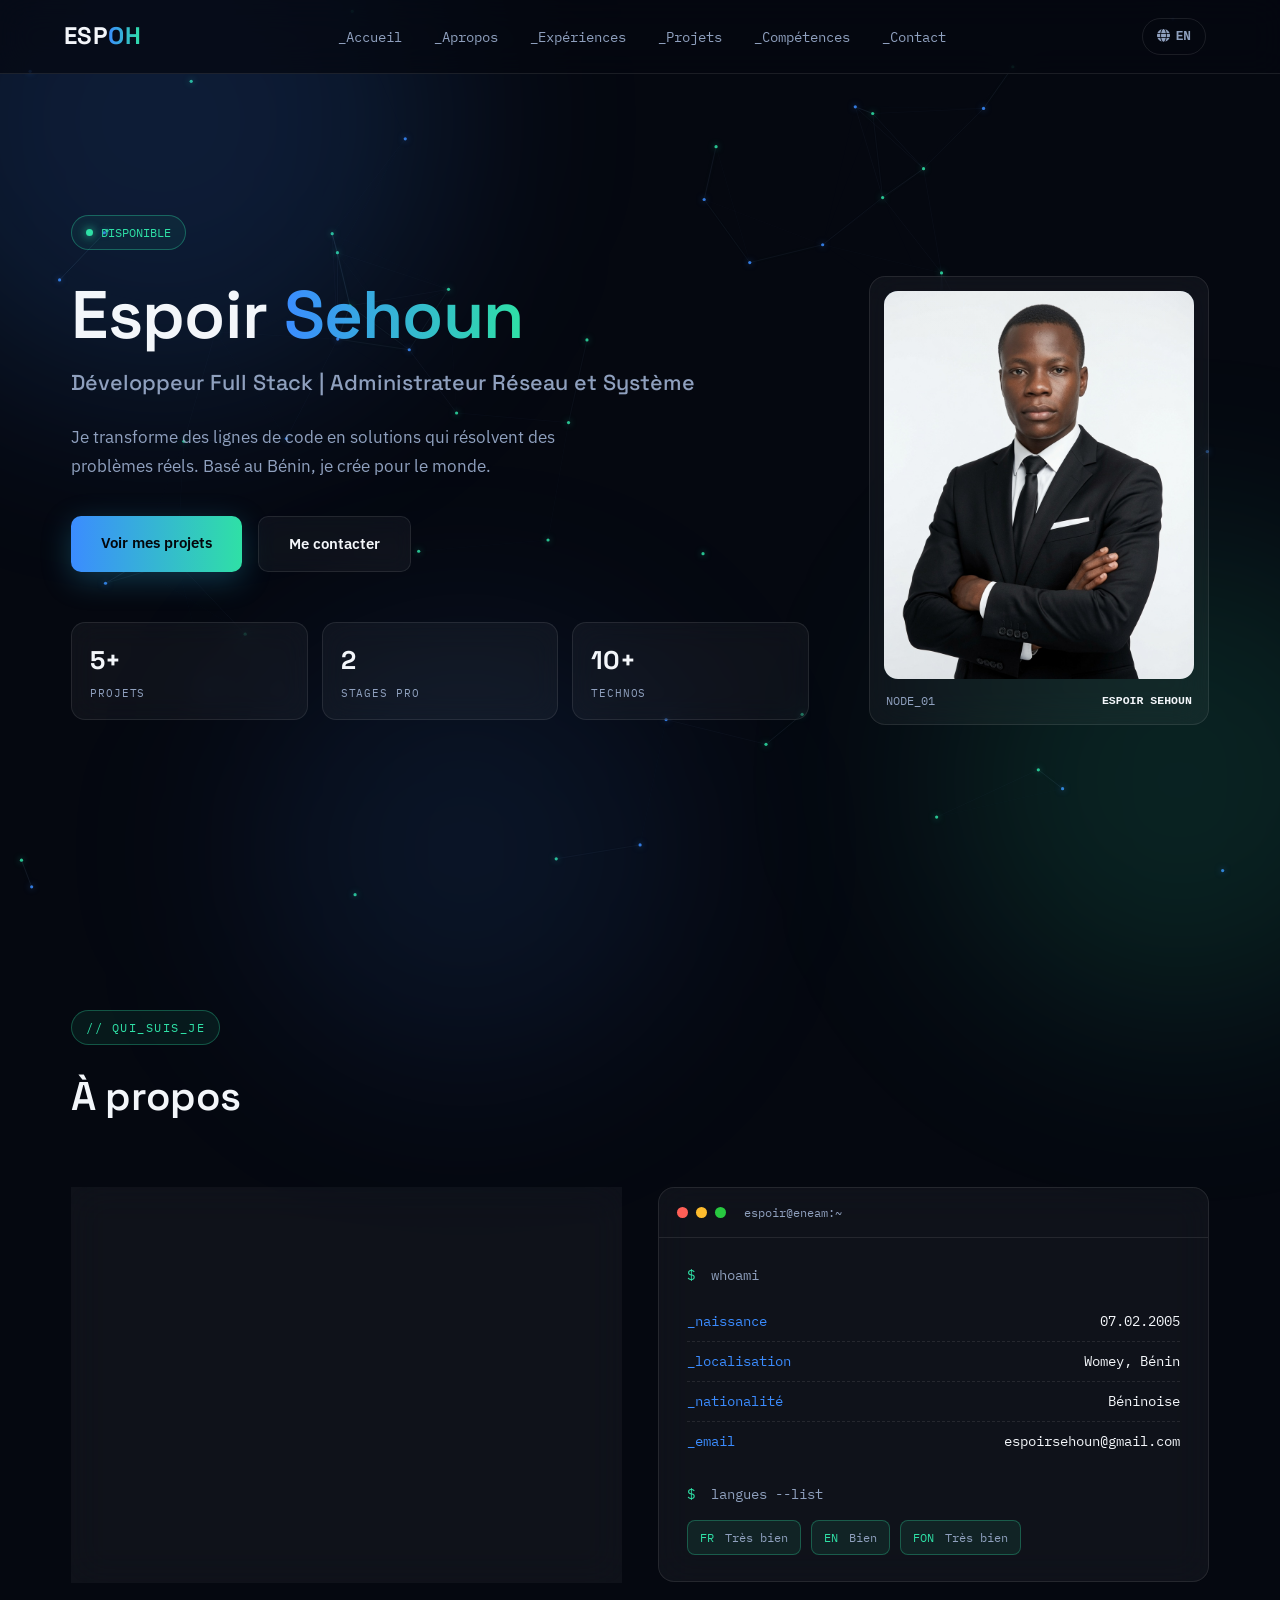
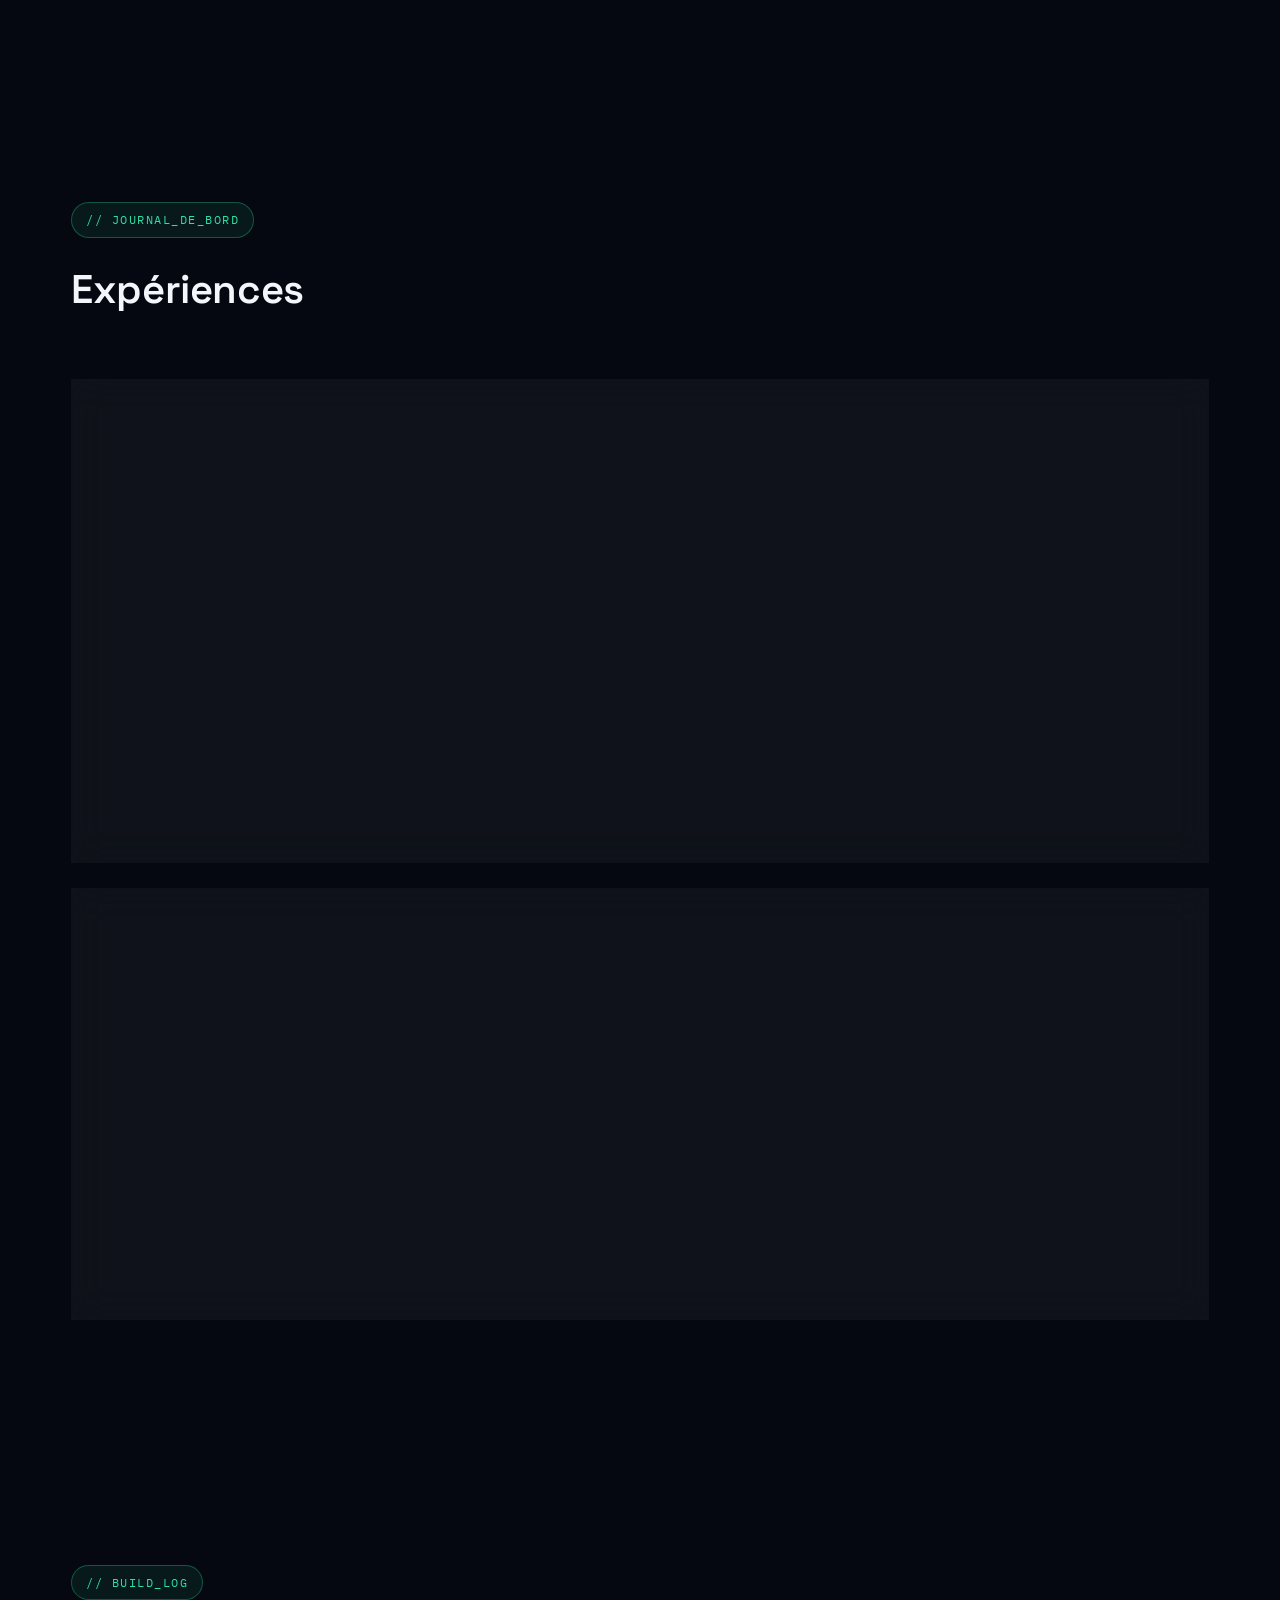
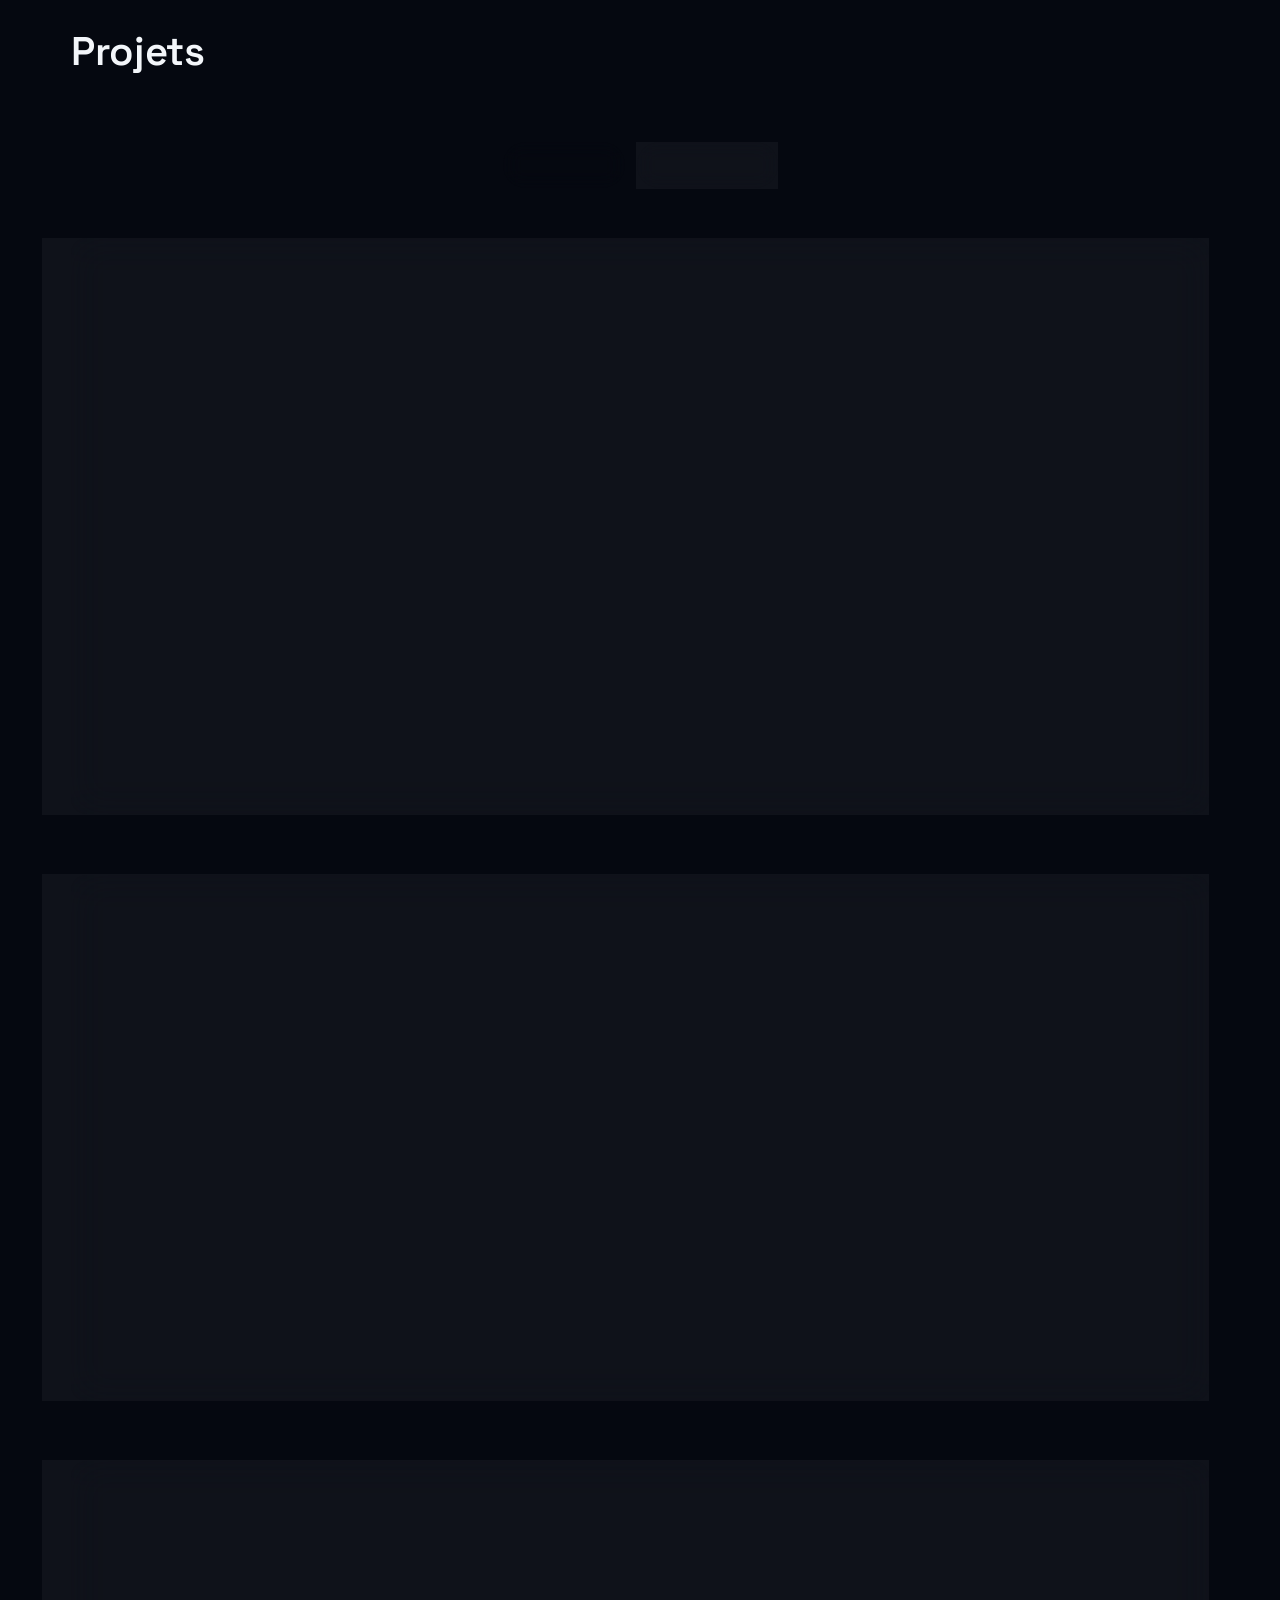
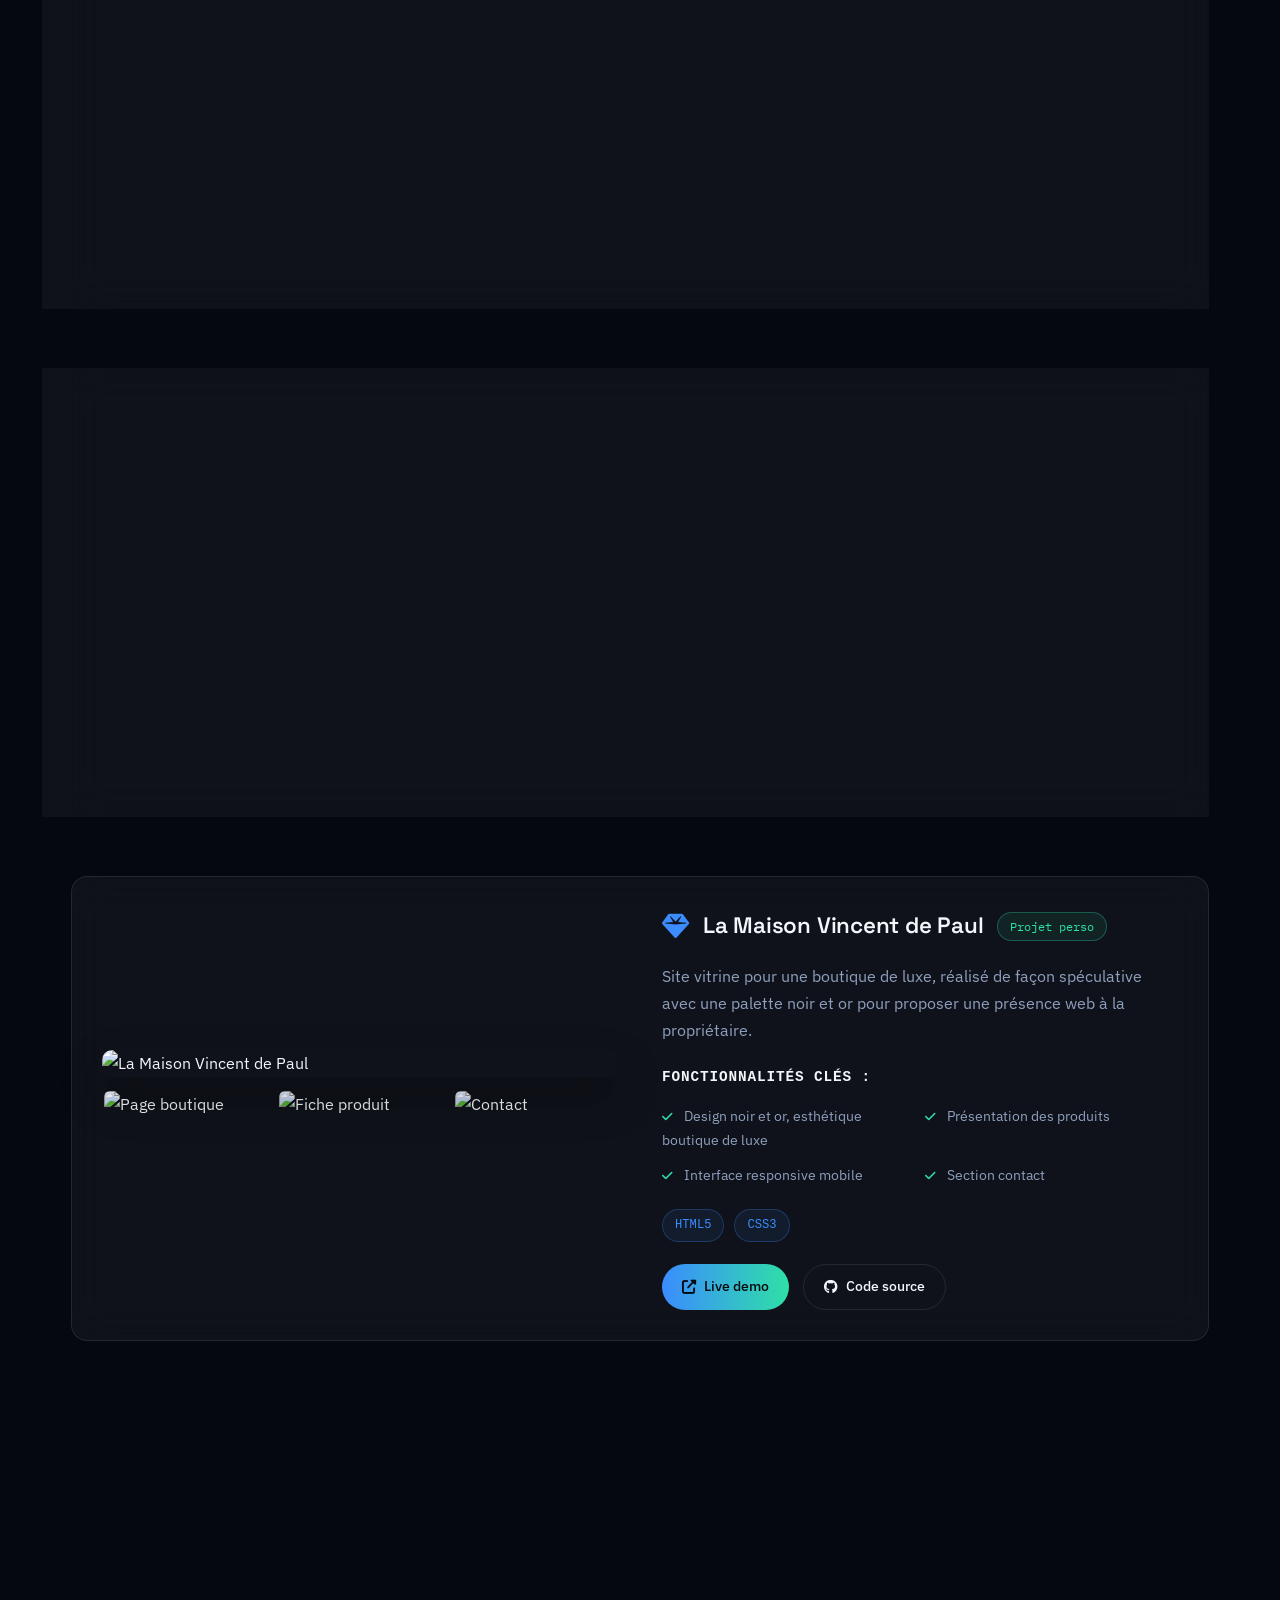
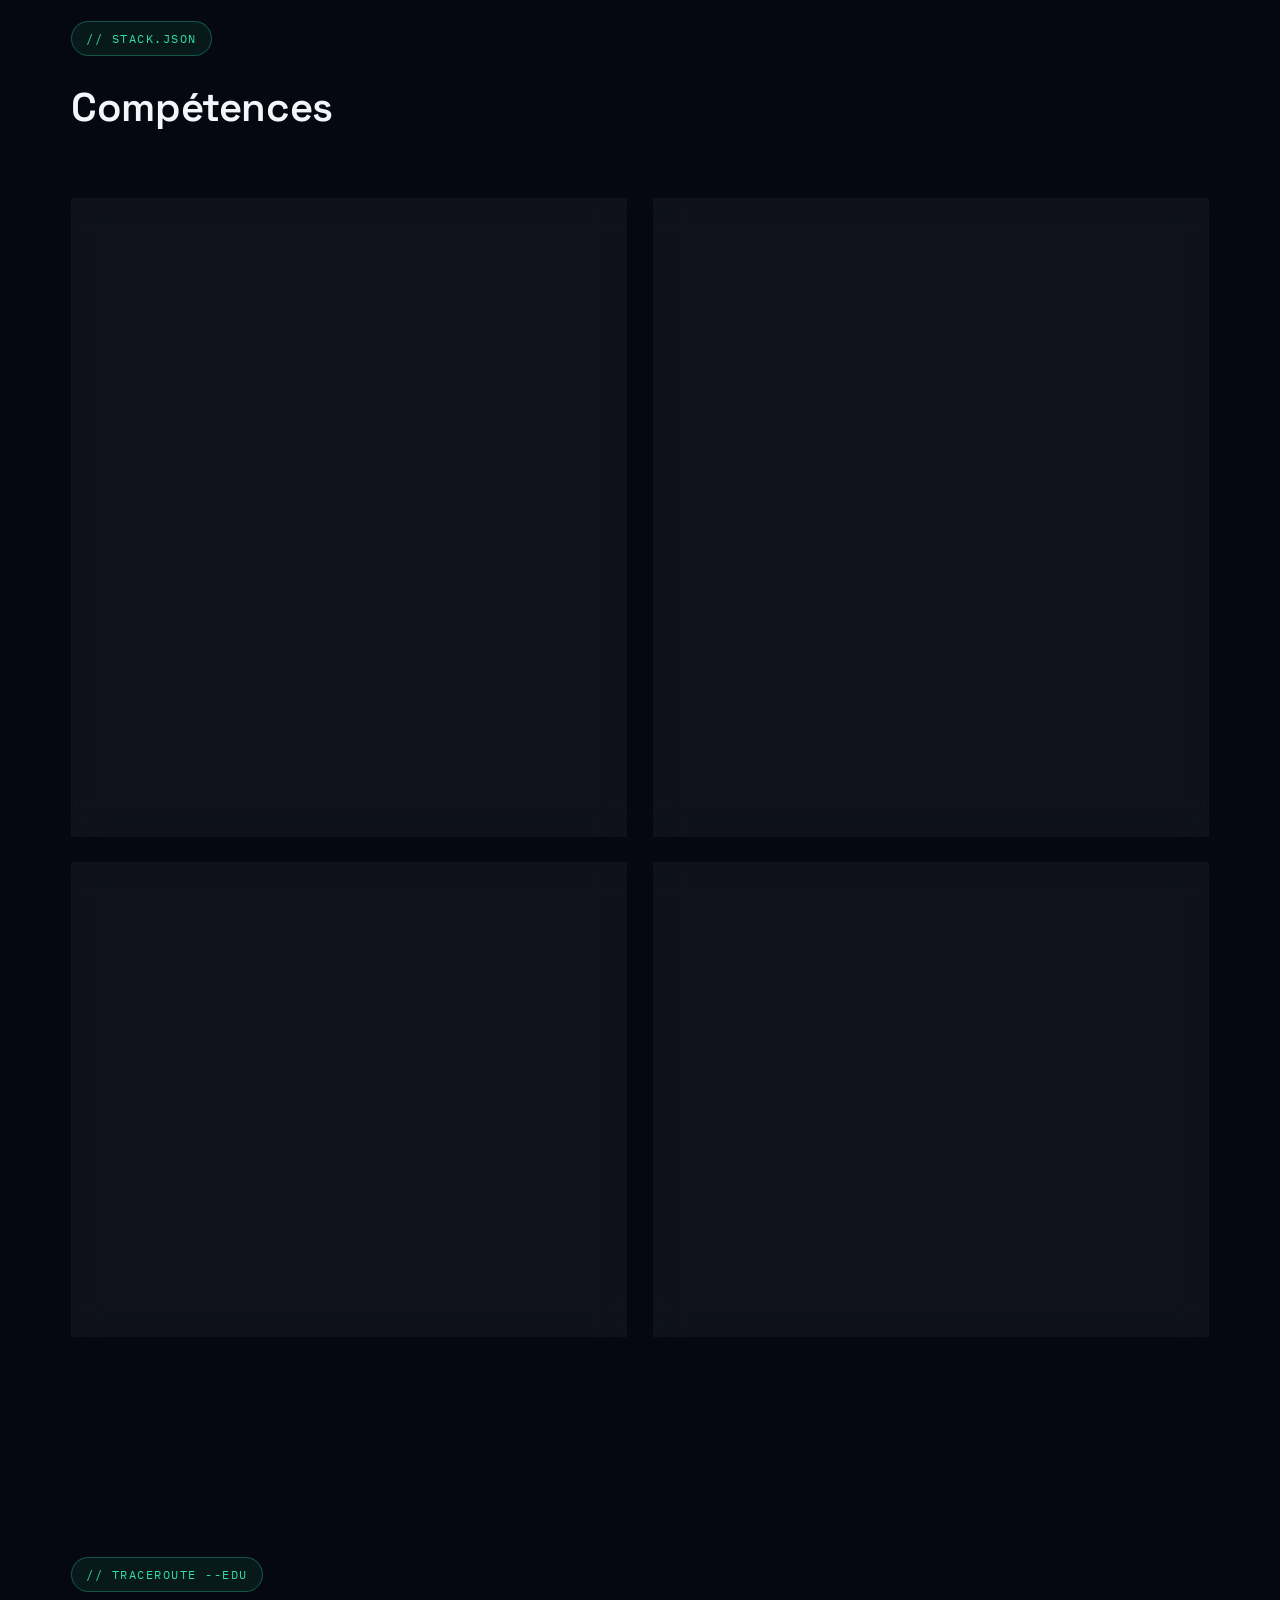
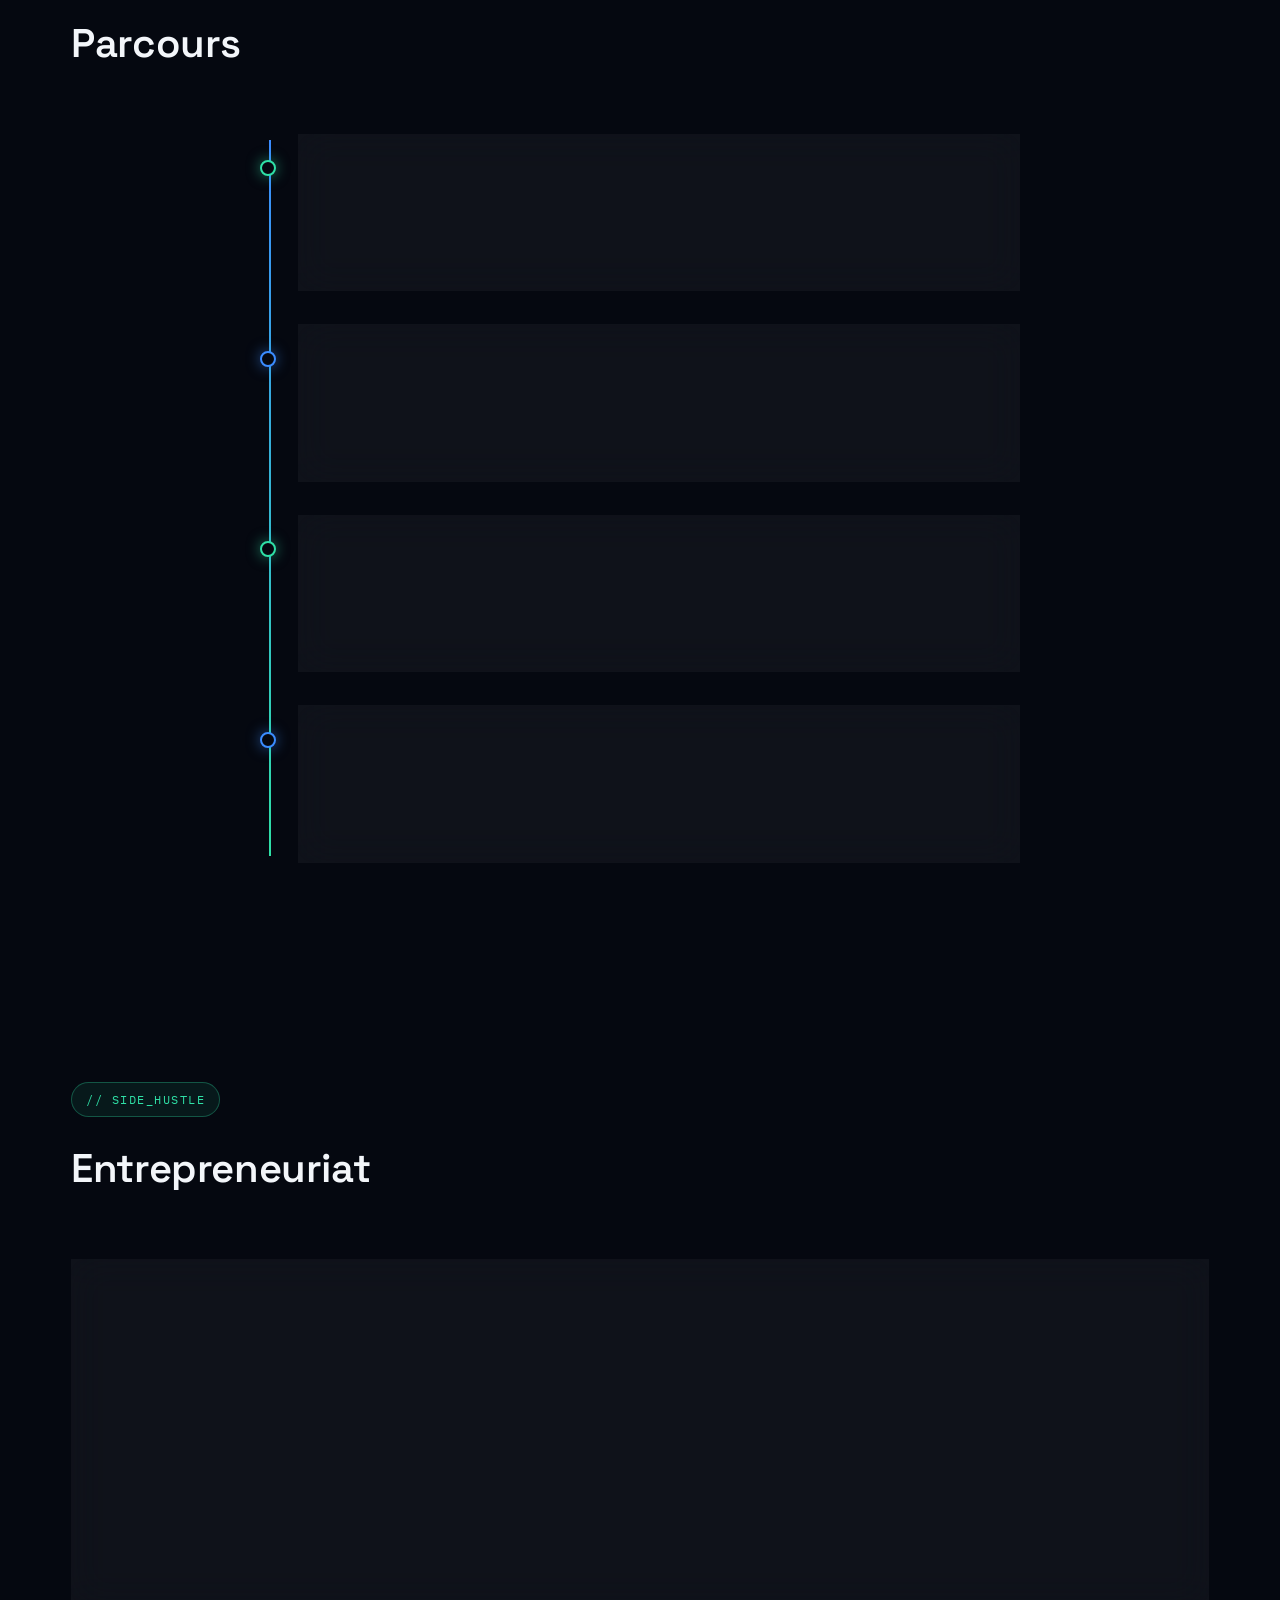
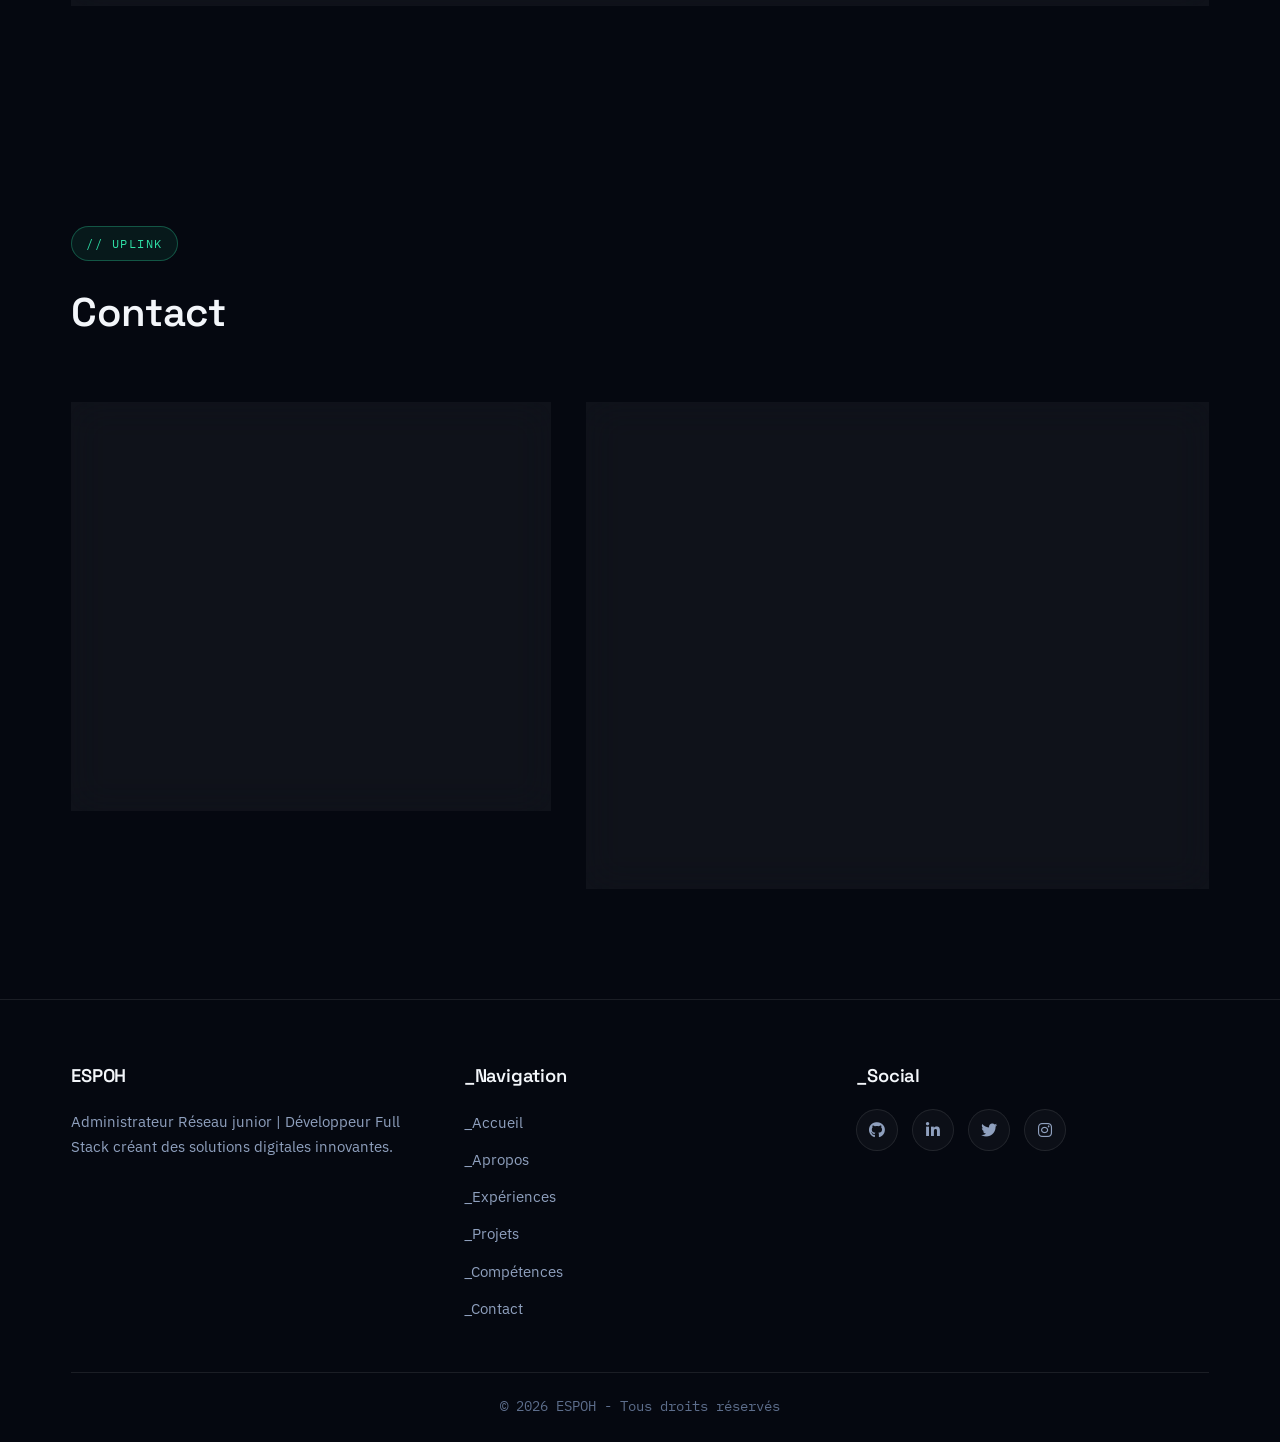
==== commit bb690df8: "Update index.html" ====
--- a/index.html
+++ b/index.html
@@ -365,12 +365,12 @@
                     <div class="project-block glass reveal">
                         <div class="project-gallery">
                             <div class="gallery-main">
-                                <img src="vincent-home.png" alt="La Maison Vincent de Paul" class="gallery-img" onclick="openLightbox(this)">
+                                <img src="p.png" alt="La Maison Vincent de Paul" class="gallery-img" onclick="openLightbox(this)">
                             </div>
                             <div class="gallery-thumbnails">
-                                <img src="vincent-boutique.png" alt="Page boutique" onclick="openLightbox(this)">
-                                <img src="vincent-produit.png" alt="Fiche produit" onclick="openLightbox(this)">
-                                <img src="vincent-contact.png" alt="Contact" onclick="openLightbox(this)">
+                                <img src="b1.png" alt="Page boutique" onclick="openLightbox(this)">
+                                <img src="b2.png" alt="Fiche produit" onclick="openLightbox(this)">
+                                <img src="contact.png" alt="Contact" onclick="openLightbox(this)">
                             </div>
                         </div>
                         <div class="project-details">
--- a/style.css
+++ b/style.css
@@ -1,1745 +1,329 @@
-:root {
-    --primary: #0a0a0a;
-    --secondary: #1a1a1a;
-    --accent: #00ff88;
-    --accent-glow: rgba(0, 255, 136, 0.3);
-    --text: #ffffff;
-    --text-dim: #a0a0a0;
-    --gradient: linear-gradient(135deg, #00ff88 0%, #00ccff 100%);
-    --section-padding: 100px 0;
-    --border-radius: 12px;
-    --box-shadow: 0 0 30px rgba(0, 255, 136, 0.1);
-    --transition: all 0.3s cubic-bezier(0.4, 0, 0.2, 1);
-}
-
-* {
-    margin: 0;
-    padding: 0;
-    box-sizing: border-box;
-}
-
-body {
-    font-family: 'Inter', -apple-system, BlinkMacSystemFont, 'Segoe UI', Roboto, sans-serif;
-    color: var(--text);
-    line-height: 1.7;
-    background-color: var(--primary);
-    overflow-x: hidden;
-    position: relative;
-}
-
-/* Matrix background effect */
-body::before {
-    content: '';
-    position: fixed;
-    top: 0;
-    left: 0;
-    width: 100%;
-    height: 100%;
-    background: repeating-linear-gradient(
-        0deg,
-        rgba(0, 255, 136, 0.03) 0px,
-        rgba(0, 0, 0, 0) 1px,
-        rgba(0, 0, 0, 0) 2px
-    );
-    pointer-events: none;
-    z-index: -1;
-}
-
-/* Circuit board pattern for sections */
-.section::before {
-    content: '';
-    position: absolute;
-    top: 0;
-    left: 0;
-    width: 100%;
-    height: 100%;
-    background-image: 
-        radial-gradient(circle at 30px 30px, var(--accent-glow) 1px, transparent 1px),
-        radial-gradient(circle at 70px 70px, var(--accent-glow) 1px, transparent 1px);
-    background-size: 50px 50px;
-    opacity: 0.1;
-    pointer-events: none;
-    z-index: 0;
-}
-
-h1, h2, h3, h4 {
-    font-family: 'Poppins', sans-serif;
-    font-weight: 600;
-    margin-bottom: 1rem;
-    color: var(--text);
-    letter-spacing: -0.02em;
-}
-
-a {
-    text-decoration: none;
-    color: inherit;
-    transition: var(--transition);
-}
-
-.container {
-    width: 90%;
-    max-width: 1400px;
-    margin: 0 auto;
-    padding: 0 20px;
-    position: relative;
-    z-index: 2;
-}
-
-/* Header */
-.header {
-    background: rgba(10, 10, 10, 0.95);
-    backdrop-filter: blur(10px);
-    border-bottom: 1px solid rgba(0, 255, 136, 0.1);
-    position: fixed;
-    width: 100%;
-    top: 0;
-    z-index: 1000;
-}
-
-nav {
-    display: flex;
-    justify-content: space-between;
-    align-items: center;
-    padding: 1rem 5%;
-    max-width: 1400px;
-    margin: 0 auto;
-}
-
-.logo {
-    font-size: 2rem;
-    font-weight: 700;
-    color: var(--accent);
-    text-shadow: 0 0 10px var(--accent-glow);
-    letter-spacing: 2px;
-}
-
-.nav-links {
-    display: flex;
-    list-style: none;
-    gap: 2rem;
-}
-
-.nav-links a {
-    color: var(--text);
-    font-weight: 500;
-    font-size: 1rem;
-    padding: 0.5rem 1rem;
-    border-radius: var(--border-radius);
-    transition: var(--transition);
-    position: relative;
-}
-
-.nav-links a::before {
-    content: '<';
-    color: var(--accent);
-    opacity: 0;
-    margin-right: 5px;
-    transition: var(--transition);
-}
-
-.nav-links a::after {
-    content: '/>';
-    color: var(--accent);
-    opacity: 0;
-    margin-left: 5px;
-    transition: var(--transition);
-}
-
-.nav-links a:hover {
-    color: var(--accent);
-    text-shadow: 0 0 10px var(--accent-glow);
-}
-
-.nav-links a:hover::before,
-.nav-links a:hover::after {
-    opacity: 1;
-}
-
-/* Hero Section - Split Screen */
-.hero {
-    min-height: 100vh;
-    display: flex;
-    align-items: center;
-    position: relative;
-    padding-top: 80px;
-}
-
-.hero-split {
-    display: grid;
-    grid-template-columns: 1fr 1fr;
-    gap: 50px;
-    align-items: center;
-}
-
-/* Photo Side */
-.hero-photo {
-    position: relative;
-    padding: 20px;
-}
-
-.photo-frame {
-    position: relative;
-    width: 100%;
-    max-width: 500px;
-    margin: 0 auto;
-    border-radius: 20px;
-    overflow: hidden;
-    box-shadow: 0 0 30px var(--accent-glow);
-}
-
-.photo-frame::before {
-    content: '';
-    position: absolute;
-    top: -2px;
-    left: -2px;
-    right: -2px;
-    bottom: -2px;
-    background: var(--gradient);
-    border-radius: 22px;
-    z-index: -1;
-    animation: borderGlow 2s linear infinite;
-}
-
-@keyframes borderGlow {
-    0%, 100% { opacity: 0.5; }
-    50% { opacity: 1; }
-}
-
-.photo-frame img {
-    width: 100%;
-    height: auto;
-    display: block;
-    border-radius: 18px;
-    transition: var(--transition);
-    filter: grayscale(20%);
-}
-
-.photo-frame:hover img {
-    transform: scale(1.05);
-    filter: grayscale(0%);
-}
-
-/* Scan line effect */
-.scan-line {
-    position: absolute;
-    top: 0;
-    left: 0;
-    width: 100%;
-    height: 100%;
-    background: linear-gradient(
-        to bottom,
-        transparent 0%,
-        rgba(0, 255, 136, 0.1) 50%,
-        transparent 100%
-    );
-    animation: scan 4s linear infinite;
-    pointer-events: none;
-    border-radius: 18px;
-}
-
-@keyframes scan {
-    0% { transform: translateY(-100%); }
-    100% { transform: translateY(200%); }
-}
-
-/* Code overlay on photo */
-.photo-overlay {
-    position: absolute;
-    top: 0;
-    left: 0;
-    width: 100%;
-    height: 100%;
-    background: repeating-linear-gradient(
-        45deg,
-        transparent,
-        transparent 10px,
-        rgba(0, 255, 136, 0.02) 10px,
-        rgba(0, 255, 136, 0.02) 20px
-    );
-    pointer-events: none;
-    border-radius: 18px;
-}
-
-/* Content Side */
-.hero-content {
-    padding: 40px;
-}
-
-.hero-tag {
-    display: inline-block;
-    padding: 8px 16px;
-    background: rgba(0, 255, 136, 0.1);
-    border: 1px solid var(--accent);
-    border-radius: 30px;
-    color: var(--accent);
-    font-size: 0.9rem;
-    margin-bottom: 20px;
-    text-transform: uppercase;
-    letter-spacing: 2px;
-}
-
-.hero-content h1 {
-    font-size: 4.5rem;
-    line-height: 1.1;
-    margin-bottom: 1rem;
-    color: var(--text);
-}
-
-.glitch-text {
-    position: relative;
-    animation: glitch 3s infinite;
-}
-
-@keyframes glitch {
-    0%, 100% { transform: skew(0deg); }
-    95% { transform: skew(0deg); }
-    96% { transform: skew(5deg); }
-    97% { transform: skew(-5deg); }
-    98% { transform: skew(3deg); }
-    99% { transform: skew(-3deg); }
-}
-
-.hero-content .highlight {
-    color: var(--accent);
-    text-shadow: 0 0 20px var(--accent-glow);
-    display: block;
-    font-size: 2.5rem;
-    margin-top: -10px;
-}
-
-.hero-description {
-    font-size: 1.2rem;
-    color: var(--text-dim);
-    margin: 30px 0;
-    max-width: 500px;
-    border-left: 3px solid var(--accent);
-    padding-left: 20px;
-}
-
-.hero-stats {
-    display: flex;
-    gap: 30px;
-    margin: 40px 0;
-}
-
-.stat-item {
-    text-align: center;
-}
-
-.stat-number {
-    font-size: 2rem;
-    font-weight: 700;
-    color: var(--accent);
-    display: block;
-    text-shadow: 0 0 20px var(--accent-glow);
-}
-
-.stat-label {
-    font-size: 0.9rem;
-    color: var(--text-dim);
-    text-transform: uppercase;
-    letter-spacing: 1px;
-}
-
-.hero-buttons {
-    display: flex;
-    gap: 20px;
-}
-
-.cta-button {
-    display: inline-block;
-    padding: 15px 35px;
-    border-radius: 50px;
-    font-weight: 600;
-    text-transform: uppercase;
-    letter-spacing: 1px;
-    transition: var(--transition);
-    font-size: 0.9rem;
-    position: relative;
-    overflow: hidden;
-}
-
-.cta-button.primary {
-    background: var(--accent);
-    color: var(--primary);
-    box-shadow: 0 0 30px var(--accent-glow);
-}
-
-.cta-button.primary:hover {
-    transform: translateY(-2px);
-    box-shadow: 0 0 50px var(--accent-glow);
-}
-
-.cta-button.secondary {
-    background: transparent;
-    border: 2px solid var(--accent);
-    color: var(--accent);
-}
-
-.cta-button.secondary:hover {
-    background: var(--accent);
-    color: var(--primary);
-    box-shadow: 0 0 30px var(--accent-glow);
-}
-
-/* Section Styles */
-.section {
-    padding: var(--section-padding);
-    position: relative;
-}
-
-.section-title {
-    text-align: center;
-    margin-bottom: 4rem;
-    font-size: 2.5rem;
-    position: relative;
-    display: inline-block;
-    left: 50%;
-    transform: translateX(-50%);
-    color: var(--text);
-}
-
-.section-title::before {
-    content: '<';
-    color: var(--accent);
-    margin-right: 10px;
-    opacity: 0.5;
-}
-
-.section-title::after {
-    content: '/>';
-    color: var(--accent);
-    margin-left: 10px;
-    opacity: 0.5;
-}
-
-.section-title span {
-    color: var(--accent);
-}
-
-/* About Section */
-.about-content {
-    max-width: 900px;
-    margin: 0 auto;
-}
-
-.about-text {
-    text-align: center;
-    font-size: 1.2rem;
-    color: var(--text-dim);
-    margin-bottom: 3rem;
-    line-height: 1.8;
-}
-
-.personal-info-grid {
-    display: grid;
-    grid-template-columns: repeat(auto-fit, minmax(250px, 1fr));
-    gap: 25px;
-    margin-top: 40px;
-}
-
-.languages-grid {
-    display: grid;
-    grid-template-columns: repeat(auto-fit, minmax(200px, 1fr));
-    gap: 25px;
-    margin-top: 20px;
-}
-
-.info-item {
-    display: flex;
-    align-items: center;
-    gap: 20px;
-    background: rgba(255, 255, 255, 0.02);
-    backdrop-filter: blur(10px);
-    border: 1px solid rgba(0, 255, 136, 0.1);
-    padding: 25px;
-    border-radius: var(--border-radius);
-    transition: var(--transition);
-}
-
-.info-item:hover {
-    border-color: var(--accent);
-    box-shadow: 0 0 30px var(--accent-glow);
-    transform: translateY(-5px);
-}
-
-.info-item i {
-    font-size: 2rem;
-    color: var(--accent);
-    text-shadow: 0 0 20px var(--accent-glow);
-}
-
-.info-item h3 {
-    font-size: 1.1rem;
-    margin-bottom: 5px;
-    color: var(--text);
-}
-
-.info-item p {
-    color: var(--text-dim);
-    font-size: 0.95rem;
-}
-
-/* Projects Section */
-.projects-grid {
-    display: grid;
-    grid-template-columns: repeat(auto-fit, minmax(400px, 1fr));
-    gap: 30px;
-    margin-top: 50px;
-}
-
-.project-card {
-    background: rgba(255, 255, 255, 0.02);
-    backdrop-filter: blur(10px);
-    border: 1px solid rgba(0, 255, 136, 0.1);
-    border-radius: var(--border-radius);
-    overflow: hidden;
-    transition: var(--transition);
-}
-
-.project-card:hover {
-    transform: translateY(-10px);
-    border-color: var(--accent);
-    box-shadow: 0 0 50px var(--accent-glow);
-}
-
-.project-image {
-    width: 100%;
-    height: 200px;
-    overflow: hidden;
-    position: relative;
-}
-
-.project-image::before {
-    content: '';
-    position: absolute;
-    top: 0;
-    left: 0;
-    width: 100%;
-    height: 100%;
-    background: linear-gradient(135deg, transparent 0%, rgba(0, 255, 136, 0.1) 100%);
-    z-index: 1;
-}
-
-.project-image img {
-    width: 100%;
-    height: 100%;
-    object-fit: cover;
-    transition: var(--transition);
-}
-
-.project-card:hover .project-image img {
-    transform: scale(1.1);
-}
-
-.project-content {
-    padding: 25px;
-}
-
-.project-title {
-    font-size: 1.5rem;
-    margin-bottom: 10px;
-    color: var(--accent);
-}
-
-.project-description {
-    color: var(--text-dim);
-    margin-bottom: 20px;
-    font-size: 0.95rem;
-    line-height: 1.6;
-}
-
-.project-tech {
-    display: flex;
-    flex-wrap: wrap;
-    gap: 10px;
-    margin-bottom: 20px;
-}
-
-.tech-tag {
-    background: rgba(0, 255, 136, 0.1);
-    border: 1px solid var(--accent);
-    color: var(--accent);
-    padding: 5px 12px;
-    border-radius: 20px;
-    font-size: 0.8rem;
-    font-weight: 500;
-}
-
-.project-links {
-    display: flex;
-    gap: 15px;
-}
-
-.project-link {
-    display: inline-flex;
-    align-items: center;
-    gap: 8px;
-    padding: 10px 20px;
-    border-radius: 25px;
-    font-weight: 500;
-    font-size: 0.9rem;
-    transition: var(--transition);
-}
-
-.project-link.demo {
-    background: var(--accent);
-    color: var(--primary);
-}
-
-.project-link.code {
-    background: transparent;
-    border: 1px solid var(--accent);
-    color: var(--accent);
-}
-
-.project-link:hover {
-    transform: translateY(-2px);
-    box-shadow: 0 0 30px var(--accent-glow);
-}
-
-/* Timeline Section */
-.timeline {
-    position: relative;
-    max-width: 800px;
-    margin: 0 auto;
-}
-
-.timeline-item {
-    padding: 30px;
-    background: rgba(255, 255, 255, 0.02);
-    backdrop-filter: blur(10px);
-    border: 1px solid rgba(0, 255, 136, 0.1);
-    border-radius: var(--border-radius);
-    margin-bottom: 30px;
-    position: relative;
-    transition: var(--transition);
-}
-
-.timeline-item:hover {
-    border-color: var(--accent);
-    box-shadow: 0 0 30px var(--accent-glow);
-    transform: translateX(10px);
-}
-
-.timeline-date {
-    display: inline-block;
-    padding: 5px 15px;
-    background: var(--accent);
-    color: var(--primary);
-    border-radius: 20px;
-    font-size: 0.9rem;
-    font-weight: 600;
-    margin-bottom: 15px;
-}
-
-/* Skills Section */
-.skills-categories {
-    display: grid;
-    grid-template-columns: repeat(auto-fit, minmax(300px, 1fr));
-    gap: 30px;
-}
-
-.skill-category {
-    background: rgba(255, 255, 255, 0.02);
-    backdrop-filter: blur(10px);
-    border: 1px solid rgba(0, 255, 136, 0.1);
-    padding: 30px;
-    border-radius: var(--border-radius);
-    transition: var(--transition);
-}
-
-.skill-category:hover {
-    border-color: var(--accent);
-    box-shadow: 0 0 30px var(--accent-glow);
-}
-
-.category-header {
-    display: flex;
-    align-items: center;
-    gap: 15px;
-    margin-bottom: 25px;
-    padding-bottom: 15px;
-    border-bottom: 1px solid rgba(0, 255, 136, 0.2);
-}
-
-.category-icon {
-    font-size: 2rem;
-    color: var(--accent);
-}
-
-.skills-list {
-    display: flex;
-    flex-direction: column;
-    gap: 20px;
-}
-
-.skill-item {
-    display: flex;
-    align-items: center;
-    gap: 15px;
-}
-
-.skill-icon {
-    width: 45px;
-    height: 45px;
-    background: rgba(0, 255, 136, 0.1);
-    border: 1px solid var(--accent);
-    color: var(--accent);
-    border-radius: 50%;
-    display: flex;
-    align-items: center;
-    justify-content: center;
-    font-size: 1.2rem;
-    transition: var(--transition);
-}
-
-.skill-item:hover .skill-icon {
-    transform: rotate(360deg);
-    background: var(--accent);
-    color: var(--primary);
-}
-
-.skill-info {
-    flex: 1;
-}
-
-.skill-name {
-    font-weight: 500;
-    margin-bottom: 5px;
-    color: var(--text);
-}
-
-.skill-level {
-    height: 4px;
-    background: rgba(255, 255, 255, 0.1);
-    border-radius: 2px;
-    position: relative;
-    overflow: hidden;
-}
-
-.skill-level::before {
-    content: '';
-    position: absolute;
-    left: 0;
-    top: 0;
-    height: 100%;
-    width: var(--width);
-    background: var(--accent);
-    box-shadow: 0 0 20px var(--accent-glow);
-    animation: fillBar 1s ease-out forwards;
-}
-
-@keyframes fillBar {
-    from { width: 0; }
-    to { width: var(--width); }
-}
-
-/* Hobbies Section */
-.hobbies-grid {
-    display: grid;
-    grid-template-columns: repeat(auto-fit, minmax(200px, 1fr));
-    gap: 25px;
-}
-
-.hobby-item {
-    background: rgba(255, 255, 255, 0.02);
-    backdrop-filter: blur(10px);
-    border: 1px solid rgba(0, 255, 136, 0.1);
-    padding: 30px;
-    border-radius: var(--border-radius);
-    text-align: center;
-    transition: var(--transition);
-}
-
-.hobby-item:hover {
-    border-color: var(--accent);
-    box-shadow: 0 0 30px var(--accent-glow);
-    transform: translateY(-5px);
-}
-
-.hobby-icon {
-    font-size: 2.5rem;
-    color: var(--accent);
-    margin-bottom: 15px;
-}
-
-/* Contact Section */
-.contact-container {
-    max-width: 600px;
-    margin: 0 auto;
-    background: rgba(255, 255, 255, 0.02);
-    backdrop-filter: blur(10px);
-    border: 1px solid rgba(0, 255, 136, 0.1);
-    padding: 50px;
-    border-radius: var(--border-radius);
-}
-
-.contact-form {
-    display: flex;
-    flex-direction: column;
-    gap: 20px;
-}
-
-.form-group {
-    display: flex;
-    flex-direction: column;
-    gap: 8px;
-}
-
-.form-group label {
-    font-weight: 500;
-    color: var(--accent);
-}
-
-.form-group input,
-.form-group textarea {
-    padding: 12px 15px;
-    background: rgba(255, 255, 255, 0.05);
-    border: 1px solid rgba(0, 255, 136, 0.2);
-    border-radius: var(--border-radius);
-    color: var(--text);
-    font-family: inherit;
-    transition: var(--transition);
-}
-
-.form-group input:focus,
-.form-group textarea:focus {
-    outline: none;
-    border-color: var(--accent);
-    box-shadow: 0 0 20px var(--accent-glow);
-}
-
-.submit-btn {
-    background: var(--accent);
-    color: var(--primary);
-    padding: 15px 30px;
-    border: none;
-    border-radius: 50px;
-    font-weight: 600;
-    cursor: pointer;
-    transition: var(--transition);
-    margin-top: 10px;
-    text-transform: uppercase;
-    letter-spacing: 1px;
-}
-
-.submit-btn:hover {
-    transform: translateY(-2px);
-    box-shadow: 0 0 30px var(--accent-glow);
-}
-
-.contact-info {
-    margin-top: 30px;
-    display: flex;
-    justify-content: center;
-    gap: 20px;
-}
-
-.contact-item {
-    display: inline-flex;
-    align-items: center;
-    gap: 10px;
-    padding: 10px 20px;
-    background: rgba(255, 255, 255, 0.05);
-    border: 1px solid rgba(0, 255, 136, 0.2);
-    border-radius: 50px;
-    color: var(--text);
-    transition: var(--transition);
-}
-
-.contact-item:hover {
-    background: var(--accent);
-    color: var(--primary);
-    border-color: var(--accent);
-}
-
-/* Footer */
-.footer {
-    background: var(--primary);
-    border-top: 1px solid rgba(0, 255, 136, 0.1);
-    padding: 60px 0 20px;
-    position: relative;
-}
-
-.footer-content {
-    display: grid;
-    grid-template-columns: repeat(auto-fit, minmax(250px, 1fr));
-    gap: 40px;
-    margin-bottom: 40px;
-}
-
-.footer h3 {
-    color: var(--accent);
-    margin-bottom: 20px;
-    font-size: 1.2rem;
-}
-
-.footer-links ul {
-    list-style: none;
-}
-
-.footer-links li {
-    margin-bottom: 10px;
-}
-
-.footer-links a {
-    color: var(--text-dim);
-    transition: var(--transition);
-}
-
-.footer-links a:hover {
-    color: var(--accent);
-    padding-left: 5px;
-}
-
-.social-links {
-    display: flex;
-    gap: 15px;
-}
-
-.social-link {
-    width: 40px;
-    height: 40px;
-    border-radius: 50%;
-    background: rgba(255, 255, 255, 0.05);
-    border: 1px solid rgba(0, 255, 136, 0.2);
-    display: flex;
-    align-items: center;
-    justify-content: center;
-    color: var(--text-dim);
-    transition: var(--transition);
-}
-
-.social-link:hover {
-    background: var(--accent);
-    color: var(--primary);
-    border-color: var(--accent);
-    transform: translateY(-5px);
-}
-
-.footer-bottom {
-    text-align: center;
-    padding-top: 20px;
-    border-top: 1px solid rgba(0, 255, 136, 0.1);
-    color: var(--text-dim);
-    font-size: 0.9rem;
-}
-
-/* Responsive */
-@media (max-width: 992px) {
-    .hero-split {
-        grid-template-columns: 1fr;
-        gap: 30px;
-    }
-
-    .hero-photo {
-        max-width: 400px;
-        margin: 0 auto;
-    }
-
-    .hero-content {
-        text-align: center;
-        padding: 20px;
-    }
-
-    .hero-description {
-        margin-left: auto;
-        margin-right: auto;
-    }
-
-    .hero-stats {
-        justify-content: center;
-    }
-
-    .hero-buttons {
-        justify-content: center;
-    }
-}
-
-@media (max-width: 768px) {
-    .nav-links {
-        position: fixed;
-        right: -100%;
-        top: 70px;
-        flex-direction: column;
-        background: var(--primary);
-        border: 1px solid rgba(0, 255, 136, 0.1);
-        width: 80%;
-        max-width: 300px;
-        text-align: center;
-        padding: 20px 0;
-        transition: 0.3s;
-        border-radius: var(--border-radius);
-    }
-
-    .nav-links.active {
-        right: 5%;
-    }
-
-    .burger {
-        display: block;
-    }
-
-    .burger div {
-        width: 25px;
-        height: 2px;
-        background: var(--accent);
-        margin: 5px;
-        transition: var(--transition);
-    }
-
-    .hero-content h1 {
-        font-size: 3rem;
-    }
-
-    .hero-content .highlight {
-        font-size: 1.8rem;
-    }
-
-    .projects-grid {
-        grid-template-columns: 1fr;
-    }
-
-    .contact-container {
-        padding: 30px 20px;
-    }
-}
-
-@media (max-width: 480px) {
-    .hero-stats {
-        flex-direction: column;
-        gap: 15px;
-    }
-
-    .hero-buttons {
-        flex-direction: column;
-    }
-
-    .cta-button {
-        width: 100%;
-    }
-}
-
-/* ==================== EXPERIENCES SECTION ==================== */
-.experience-card {
-    background: rgba(19, 41, 75, 0.5);
-    backdrop-filter: blur(10px);
-    border: 1px solid rgba(160, 193, 217, 0.1);
-    border-radius: var(--border-radius);
-    padding: 30px;
-    margin-bottom: 30px;
-    transition: var(--transition);
-}
-
-.experience-card:hover {
-    border-color: var(--accent);
-    background: rgba(19, 41, 75, 0.8);
-    transform: translateX(10px);
-}
-
-.exp-header {
-    display: flex;
-    align-items: center;
-    gap: 20px;
-    margin-bottom: 20px;
-    flex-wrap: wrap;
-}
-
-.exp-company {
-    display: flex;
-    align-items: center;
-    gap: 10px;
-}
-
-.exp-company i {
-    font-size: 1.5rem;
-    color: var(--accent);
-}
-
-.exp-company h3 {
-    margin: 0;
-    font-size: 1.3rem;
-}
-
-.exp-badge {
-    background: var(--gradient);
-    color: white;
-    padding: 5px 15px;
-    border-radius: 20px;
-    font-size: 0.8rem;
-    font-weight: 600;
-    text-transform: uppercase;
-}
-
-.exp-date {
-    color: var(--accent);
-    font-size: 0.9rem;
-    margin-left: auto;
-}
-
-.exp-title {
-    font-size: 1.2rem;
-    color: var(--text);
-    margin-bottom: 10px;
-}
-
-.exp-location {
-    color: var(--text-dim);
-    font-size: 0.9rem;
-    margin-bottom: 20px;
-}
-
-.exp-location i {
-    margin-right: 5px;
-    color: var(--accent);
-}
-
-.exp-description {
-    margin-bottom: 20px;
-}
-
-.exp-description p {
-    color: var(--text-dim);
-    margin-bottom: 15px;
-}
-
-.exp-list {
-    list-style: none;
-    padding-left: 0;
-}
-
-.exp-list li {
-    color: var(--text-dim);
-    margin-bottom: 10px;
-    padding-left: 25px;
-    position: relative;
-}
-
-.exp-list li::before {
-    content: '▹';
-    color: var(--accent);
-    position: absolute;
-    left: 0;
-}
-
-.exp-tech {
-    display: flex;
-    flex-wrap: wrap;
-    gap: 10px;
-    margin-top: 20px;
-}
-
-.experience-placeholder {
-    text-align: center;
-    padding: 40px;
-    background: rgba(19, 41, 75, 0.2);
-    border: 2px dashed rgba(160, 193, 217, 0.2);
-    border-radius: var(--border-radius);
-    color: var(--text-dim);
-}
-
-/* ==================== PROJETS BLOCKS ==================== */
-.project-block {
-    display: grid;
-    grid-template-columns: 1fr 1fr;
-    gap: 50px;
-    margin-bottom: 80px;
-    align-items: center;
-}
-
-.project-block.reverse {
-    direction: rtl;
-}
-
-.project-block.reverse .project-details {
-    direction: ltr;
-}
-
-.project-gallery {
-    position: relative;
-}
-
-.gallery-main {
-    width: 100%;
-    border-radius: var(--border-radius);
-    overflow: hidden;
-    box-shadow: 0 20px 40px rgba(0, 0, 0, 0.3);
-    margin-bottom: 15px;
-    cursor: pointer;
-    position: relative;
-}
-
-.gallery-main::before {
-    content: '🔍 Cliquer pour agrandir';
-    position: absolute;
-    bottom: 10px;
-    right: 10px;
-    background: rgba(11, 26, 51, 0.8);
-    color: var(--accent);
-    padding: 5px 10px;
-    border-radius: 5px;
-    font-size: 0.8rem;
-    opacity: 0;
-    transition: var(--transition);
-    z-index: 2;
-}
-
-.gallery-main:hover::before {
-    opacity: 1;
-}
-
-.gallery-main img {
-    width: 100%;
-    height: auto;
-    display: block;
-    transition: var(--transition);
-}
-
-.gallery-main:hover img {
-    transform: scale(1.05);
-}
-
-.gallery-thumbnails {
-    display: grid;
-    grid-template-columns: repeat(3, 1fr);
-    gap: 10px;
-}
-
-.gallery-thumbnails img {
-    width: 100%;
-    height: 80px;
-    object-fit: cover;
-    border-radius: 5px;
-    cursor: pointer;
-    transition: var(--transition);
-    border: 2px solid transparent;
-}
-
-.gallery-thumbnails img:hover {
-    border-color: var(--accent);
-    transform: scale(1.05);
-}
-
-.project-details {
-    padding: 20px;
-}
-
-.project-header {
-    display: flex;
-    align-items: center;
-    gap: 15px;
-    margin-bottom: 20px;
-    flex-wrap: wrap;
-}
-
-.project-icon {
-    font-size: 2rem;
-    color: var(--accent);
-}
-
-.project-badge {
-    background: rgba(160, 193, 217, 0.2);
-    color: var(--accent);
-    padding: 3px 12px;
-    border-radius: 20px;
-    font-size: 0.8rem;
-    border: 1px solid var(--accent);
-}
-
-.project-features {
-    margin: 25px 0;
-}
-
-.project-features h4 {
-    font-size: 1rem;
-    color: var(--text);
-    margin-bottom: 15px;
-}
-
-.project-features ul {
-    list-style: none;
-    padding: 0;
-    display: grid;
-    grid-template-columns: repeat(2, 1fr);
-    gap: 10px;
-}
-
-.project-features li {
-    color: var(--text-dim);
-    font-size: 0.95rem;
-}
-
-.project-features li i {
-    color: var(--accent);
-    margin-right: 8px;
-    font-size: 0.8rem;
-}
-
-/* ==================== SKILLS GRID ==================== */
-.skills-grid {
-    display: grid;
-    grid-template-columns: repeat(2, 1fr);
-    gap: 30px;
-}
-
-.skill-category {
-    background: rgba(19, 41, 75, 0.5);
-    backdrop-filter: blur(10px);
-    border: 1px solid rgba(160, 193, 217, 0.1);
-    padding: 25px;
-    border-radius: var(--border-radius);
-    transition: var(--transition);
-}
-
-.skill-category:hover {
-    border-color: var(--accent);
-    background: rgba(19, 41, 75, 0.8);
-}
-
-.category-header {
-    display: flex;
-    align-items: center;
-    gap: 15px;
-    margin-bottom: 20px;
-    padding-bottom: 10px;
-    border-bottom: 1px solid rgba(160, 193, 217, 0.2);
-}
-
-.category-icon {
-    font-size: 1.5rem;
-    color: var(--accent);
-}
-
-.category-header h3 {
-    margin: 0;
-    font-size: 1.2rem;
-}
-
-.skill-item {
-    margin-bottom: 20px;
-}
-
-.skill-name {
-    display: block;
-    color: var(--text);
-    font-weight: 500;
-    margin-bottom: 8px;
-}
-
-.skill-tags {
-    display: flex;
-    flex-wrap: wrap;
-    gap: 8px;
-}
-
-/* ==================== COMPLEMENTARY SECTION ==================== */
-.complementary-card {
-    display: flex;
-    gap: 30px;
-    background: rgba(19, 41, 75, 0.5);
-    backdrop-filter: blur(10px);
-    border: 1px solid rgba(160, 193, 217, 0.1);
-    border-radius: var(--border-radius);
-    padding: 40px;
-    transition: var(--transition);
-}
-
-.complementary-card:hover {
-    border-color: var(--accent);
-    background: rgba(19, 41, 75, 0.8);
-}
-
-.complementary-icon {
-    font-size: 3rem;
-    color: var(--accent);
-    min-width: 80px;
-    text-align: center;
-}
-
-.complementary-content h3 {
-    color: var(--accent);
-    margin-bottom: 15px;
-}
-
-.complementary-content p {
-    color: var(--text-dim);
-    margin-bottom: 20px;
-}
-
-.complementary-tags {
-    display: flex;
-    flex-wrap: wrap;
-    gap: 15px;
-    margin-bottom: 20px;
-}
-
-.complementary-tag {
-    background: rgba(160, 193, 217, 0.1);
-    border: 1px solid var(--accent);
-    color: var(--accent);
-    padding: 8px 15px;
-    border-radius: 30px;
-    font-size: 0.9rem;
-}
-
-.complementary-tag i {
-    margin-right: 8px;
-}
-
-.complementary-list {
-    list-style: none;
-    padding: 0;
-}
-
-.complementary-list li {
-    color: var(--text-dim);
-    margin-bottom: 10px;
-    display: flex;
-    align-items: center;
-    gap: 10px;
-}
-
-.complementary-list li i {
-    color: var(--accent);
-}
-
-/* ==================== LIGHTBOX ==================== */
-.lightbox {
-    display: none;
-    position: fixed;
-    z-index: 2000;
-    left: 0;
-    top: 0;
-    width: 100%;
-    height: 100%;
-    background-color: rgba(11, 26, 51, 0.95);
-    backdrop-filter: blur(5px);
-}
-
-.lightbox.active {
-    display: flex;
-    justify-content: center;
-    align-items: center;
-}
-
-.lightbox-content {
-    max-width: 90%;
-    max-height: 90%;
-    border: 3px solid var(--accent);
-    border-radius: 5px;
-    box-shadow: 0 0 50px rgba(160, 193, 217, 0.3);
-}
-
-.lightbox-close {
-    position: absolute;
-    top: 30px;
-    right: 40px;
-    color: var(--accent);
-    font-size: 40px;
-    font-weight: bold;
-    cursor: pointer;
-    transition: var(--transition);
-}
-
-.lightbox-close:hover {
-    color: white;
-    transform: scale(1.1);
-}
-
-/* ==================== RESPONSIVE ==================== */
-@media (max-width: 992px) {
-    .project-block {
-        grid-template-columns: 1fr;
-        gap: 30px;
-    }
-    
-    .project-block.reverse {
-        direction: ltr;
-    }
-    
-    .skills-grid {
-        grid-template-columns: 1fr;
-    }
-    
-    .complementary-card {
-        flex-direction: column;
-        text-align: center;
-    }
-    
-    .exp-header {
-        flex-direction: column;
-        align-items: flex-start;
-    }
-    
-    .exp-date {
-        margin-left: 0;
-    }
-}
-
-@media (max-width: 768px) {
-    .project-features ul {
-        grid-template-columns: 1fr;
-    }
-    
-    .gallery-thumbnails {
-        grid-template-columns: repeat(2, 1fr);
-    }
-}
-
-
-/* ==================== TABS PROJETS ==================== */
-.projects-tabs {
-    display: flex;
-    gap: 15px;
-    margin-bottom: 50px;
-    justify-content: center;
-}
-
-.tab-btn {
-    padding: 12px 35px;
-    border-radius: 50px;
-    border: 2px solid rgba(0, 255, 136, 0.3);
-    background: transparent;
-    color: var(--text-dim);
-    font-family: 'Inter', sans-serif;
-    font-size: 1rem;
-    font-weight: 500;
-    cursor: pointer;
-    transition: var(--transition);
-    display: flex;
-    align-items: center;
-    gap: 10px;
-}
-
-.tab-btn:hover {
-    border-color: var(--accent);
-    color: var(--accent);
-}
-
-.tab-btn.active {
-    background: var(--accent);
-    color: var(--primary);
-    border-color: var(--accent);
-    box-shadow: 0 0 30px var(--accent-glow);
-}
-
-.tab-content {
-    display: none;
-}
-
-.tab-content.active {
-    display: block;
-}
-
-/* ==================== NETWORK CARDS ==================== */
-.network-card {
-    display: grid;
-    grid-template-columns: 1fr 1fr;
-    gap: 50px;
-    margin-bottom: 60px;
-    align-items: center;
-    background: rgba(255, 255, 255, 0.02);
-    border: 1px solid rgba(0, 255, 136, 0.1);
-    border-radius: var(--border-radius);
-    padding: 30px;
-    transition: var(--transition);
-}
-
-.network-card:hover {
-    border-color: var(--accent);
-    box-shadow: 0 0 30px var(--accent-glow);
-}
-
-.network-img {
-    position: relative;
-    border-radius: var(--border-radius);
-    overflow: hidden;
-    cursor: pointer;
-}
-
-.network-img img {
-    width: 100%;
-    height: auto;
-    display: block;
-    border-radius: var(--border-radius);
-    transition: var(--transition);
-}
-
-.network-img:hover img {
-    transform: scale(1.03);
-}
-
-.network-zoom {
-    position: absolute;
-    bottom: 10px;
-    right: 10px;
-    background: rgba(0, 0, 0, 0.7);
-    color: var(--accent);
-    padding: 6px 10px;
-    border-radius: 5px;
-    font-size: 0.85rem;
-    opacity: 0;
-    transition: var(--transition);
-}
-
-.network-img:hover .network-zoom {
-    opacity: 1;
-}
-
-@media (max-width: 992px) {
-    .network-card {
-        grid-template-columns: 1fr;
-        gap: 25px;
-    }
-}
-
-/* ==================== TABS PROJETS ==================== */
-.projects-tabs {
-    display: flex;
-    gap: 15px;
-    margin-bottom: 50px;
-    justify-content: center;
-}
-
-.tab-btn {
-    padding: 12px 35px;
-    border-radius: 50px;
-    border: 2px solid rgba(0, 255, 136, 0.3);
-    background: transparent;
-    color: var(--text-dim);
-    font-family: 'Inter', sans-serif;
-    font-size: 1rem;
-    font-weight: 500;
-    cursor: pointer;
-    transition: var(--transition);
-    display: flex;
-    align-items: center;
-    gap: 10px;
-}
-
-.tab-btn:hover {
-    border-color: var(--accent);
-    color: var(--accent);
-}
-
-.tab-btn.active {
-    background: var(--accent);
-    color: var(--primary);
-    border-color: var(--accent);
-    box-shadow: 0 0 30px var(--accent-glow);
-}
-
-.tab-content {
-    display: none;
-}
-
-.tab-content.active {
-    display: block;
-}
-
-/* ==================== NETWORK CARDS ==================== */
-.network-card {
-    display: grid;
-    grid-template-columns: 1fr 1fr;
-    gap: 50px;
-    margin-bottom: 60px;
-    align-items: center;
-    background: rgba(255, 255, 255, 0.02);
-    border: 1px solid rgba(0, 255, 136, 0.1);
-    border-radius: var(--border-radius);
-    padding: 30px;
-    transition: var(--transition);
-}
-
-.network-card:hover {
-    border-color: var(--accent);
-    box-shadow: 0 0 30px var(--accent-glow);
-}
-
-.network-img {
-    position: relative;
-    border-radius: var(--border-radius);
-    overflow: hidden;
-    cursor: pointer;
-}
-
-.network-img img {
-    width: 100%;
-    height: auto;
-    display: block;
-    border-radius: var(--border-radius);
-    transition: var(--transition);
-}
-
-.network-img:hover img {
-    transform: scale(1.03);
-}
-
-.network-zoom {
-    position: absolute;
-    bottom: 10px;
-    right: 10px;
-    background: rgba(0, 0, 0, 0.7);
-    color: var(--accent);
-    padding: 6px 10px;
-    border-radius: 5px;
-    font-size: 0.85rem;
-    opacity: 0;
-    transition: var(--transition);
-}
-
-.network-img:hover .network-zoom {
-    opacity: 1;
-}
-
-/* ==================== CONTACT MOBILE FIX ==================== */
-@media (max-width: 768px) {
-    .contact-info {
-        flex-direction: column;
-        align-items: stretch;
-    }
-
-    .contact-item {
-        justify-content: center;
-    }
-
-    .contact-container {
-        padding: 30px 15px;
-    }
-}
-
-/* ==================== NETWORK CARDS RESPONSIVE ==================== */
-@media (max-width: 992px) {
-    .network-card {
-        grid-template-columns: 1fr;
-        gap: 25px;
-    }
-}
-
-/* ==================== LANG SWITCHER ==================== */
-.lang-switcher {
-    display: flex;
-    align-items: center;
-    gap: 5px;
-    padding: auto;
-    border: 1px solid rgba(0, 255, 136, 0.3);
-    border-radius: 30px;
-    cursor: pointer;
-    color: var(--text-dim);
-    font-size: 0.85rem;
-    font-weight: 600;
-    letter-spacing: 1px;
-    transition: var(--transition);
-    margin-right: 10px;
-}
-
-.lang-switcher:hover {
-    border-color: var(--accent);
-    color: var(--accent);
-    box-shadow: 0 0 15px var(--accent-glow);
-}
-
-.lang-switcher i {
-    font-size: 0.9rem;
-}
+:root{
+  --bg:#050810;
+  --bg-soft:#0A0F1C;
+  --panel: rgba(255,255,255,0.045);
+  --panel-2: rgba(255,255,255,0.03);
+  --panel-border: rgba(255,255,255,0.09);
+  --panel-border-hover: rgba(59,140,255,0.45);
+  --ink:#F3F6FA;
+  --dim:#8FA0BE;
+  --dim-2:#5D6E8C;
+  --blue:#3B8CFF;
+  --green:#2FE0A6;
+  --radius:16px;
+  --radius-sm:10px;
+  --transition: all .3s cubic-bezier(.4,0,.2,1);
+}
+
+*{box-sizing:border-box; margin:0; padding:0;}
+html{scroll-behavior:smooth;}
+body{
+  background:var(--bg);
+  color:var(--ink);
+  font-family:'IBM Plex Sans', sans-serif;
+  line-height:1.7;
+  overflow-x:hidden;
+  position:relative;
+}
+a{text-decoration:none; color:inherit;}
+ul{list-style:none;}
+img{max-width:100%; display:block;}
+
+/* ===== Animated network background ===== */
+canvas#net-bg{position:fixed; inset:0; z-index:-2; display:block; background:var(--bg);}
+.glow-blob{position:fixed; border-radius:50%; filter:blur(100px); z-index:-1; pointer-events:none; animation:drift 20s ease-in-out infinite;}
+.glow-blob.b1{width:560px; height:560px; background:rgba(59,140,255,0.16); top:-160px; left:-120px;}
+.glow-blob.b2{width:480px; height:480px; background:rgba(47,224,166,0.12); top:60%; right:-140px; animation-delay:-8s;}
+.glow-blob.b3{width:420px; height:420px; background:rgba(59,140,255,0.1); bottom:-160px; left:20%; animation-delay:-14s;}
+@keyframes drift{0%,100%{transform:translate(0,0) scale(1);} 50%{transform:translate(50px,-40px) scale(1.08);}}
+
+.wrap{width:92%; max-width:1200px; margin:0 auto; padding:0 20px; position:relative; z-index:2;}
+
+/* ===== Glass utility ===== */
+.glass{
+  background:var(--panel);
+  border:1px solid var(--panel-border);
+  border-radius:var(--radius);
+  backdrop-filter:blur(18px);
+  -webkit-backdrop-filter:blur(18px);
+  transition:var(--transition);
+}
+.glass:hover{border-color:var(--panel-border-hover); transform:translateY(-4px); box-shadow:0 24px 60px rgba(0,0,0,.35);}
+
+/* ===== Typography ===== */
+h1,h2,h3,h4{font-family:'Space Grotesk', sans-serif; font-weight:600; letter-spacing:-.01em; color:var(--ink);}
+.grad-text{background:linear-gradient(90deg,var(--blue),var(--green)); -webkit-background-clip:text; background-clip:text; color:transparent;}
+.mono{font-family:'IBM Plex Mono', monospace;}
+
+/* ===== Header / Nav ===== */
+.header{
+  position:fixed; top:0; width:100%; z-index:1000;
+  background:rgba(5,8,16,0.72);
+  backdrop-filter:blur(16px); -webkit-backdrop-filter:blur(16px);
+  border-bottom:1px solid var(--panel-border);
+}
+nav{display:flex; justify-content:space-between; align-items:center; padding:16px 5%; max-width:1400px; margin:0 auto;}
+.logo{font-family:'Space Grotesk', sans-serif; font-weight:700; font-size:1.5rem; letter-spacing:.02em;}
+.logo::after{content:'OH'; background:linear-gradient(90deg,var(--blue),var(--green)); -webkit-background-clip:text; background-clip:text; color:transparent;}
+.nav-links{display:flex; list-style:none; gap:2rem;}
+.nav-links a{font-family:'IBM Plex Mono', monospace; font-size:.85rem; color:var(--dim); transition:var(--transition);}
+.nav-links a:hover{color:var(--green);}
+.lang-switcher{
+  display:flex; align-items:center; gap:6px; padding:7px 14px;
+  border:1px solid var(--panel-border); border-radius:30px; cursor:pointer;
+  color:var(--dim); font-family:'IBM Plex Mono', monospace; font-size:.8rem; font-weight:600;
+  transition:var(--transition); margin-right:10px;
+}
+.lang-switcher:hover{border-color:var(--green); color:var(--green);}
+.burger{display:none; cursor:pointer;}
+.burger div{width:24px; height:2px; background:var(--ink); margin:5px; transition:var(--transition);}
+
+/* ===== Section shell ===== */
+.section{padding:110px 0; position:relative;}
+.section-head{margin-bottom:56px;}
+.section-eyebrow{
+  display:inline-flex; align-items:center; gap:8px;
+  font-family:'IBM Plex Mono', monospace; font-size:.78rem; letter-spacing:.12em; text-transform:uppercase;
+  color:var(--green); background:rgba(47,224,166,0.08); border:1px solid rgba(47,224,166,0.3);
+  padding:6px 14px; border-radius:30px; margin-bottom:18px;
+}
+.section-title{font-size:2.5rem;}
+
+/* ===== HERO ===== */
+.hero{min-height:100vh; display:flex; align-items:center; position:relative; padding-top:100px; padding-bottom:60px;}
+.hero-grid{display:grid; grid-template-columns:1fr 340px; gap:60px; align-items:center;}
+.hero-status{
+  display:inline-flex; align-items:center; gap:8px; font-family:'IBM Plex Mono', monospace; font-size:.78rem;
+  color:var(--green); padding:6px 14px; border:1px solid rgba(47,224,166,0.35); border-radius:30px;
+  background:rgba(47,224,166,0.06); margin-bottom:26px;
+}
+.hero-dot{width:7px; height:7px; border-radius:50%; background:var(--green); box-shadow:0 0 10px var(--green); animation:pulse 2.2s infinite;}
+@keyframes pulse{0%,100%{opacity:1;} 50%{opacity:.35;}}
+.hero h1{font-size:4.2rem; line-height:1.03; margin-bottom:14px;}
+.hero-role{font-family:'Space Grotesk', sans-serif; font-weight:500; font-size:1.35rem; color:var(--dim); display:block; margin-bottom:22px;}
+.hero-description{max-width:520px; color:var(--dim); font-size:1.05rem; margin-bottom:36px;}
+.hero-buttons{display:flex; gap:16px; margin-bottom:50px; flex-wrap:wrap;}
+.cta-button{font-weight:600; font-size:.94rem; padding:14px 30px; border-radius:10px; transition:var(--transition); display:inline-block;}
+.cta-button.primary{background:linear-gradient(90deg,var(--blue),var(--green)); color:#04070c; box-shadow:0 8px 30px rgba(47,180,224,.28);}
+.cta-button.primary:hover{transform:translateY(-2px); box-shadow:0 14px 38px rgba(47,180,224,.4);}
+.cta-button.secondary{border:1.5px solid var(--panel-border); color:var(--ink); background:var(--panel); backdrop-filter:blur(10px);}
+.cta-button.secondary:hover{border-color:var(--blue); color:var(--blue);}
+.hero-stats{display:flex; gap:14px; flex-wrap:wrap;}
+.stat-item{flex:1; min-width:110px; padding:16px 18px; background:var(--panel); border:1px solid var(--panel-border); border-radius:14px; backdrop-filter:blur(14px);}
+.stat-number{font-family:'Space Grotesk', sans-serif; font-weight:700; font-size:1.6rem; display:block;}
+.stat-label{display:block; font-family:'IBM Plex Mono', monospace; font-size:.68rem; color:var(--dim); letter-spacing:.08em; text-transform:uppercase; margin-top:2px;}
+
+.hero-photo{padding:14px; position:relative;}
+.photo-frame{position:relative; width:100%; aspect-ratio:4/5; border-radius:14px; overflow:hidden; background:linear-gradient(160deg, rgba(59,140,255,0.18), rgba(47,224,166,0.1));}
+.photo-frame::after{content:''; position:absolute; inset:0; border-radius:14px; background:radial-gradient(120% 60% at 50% 0%, rgba(255,255,255,0.08), transparent 60%); pointer-events:none;}
+.photo-frame img{width:100%; height:100%; object-fit:cover; position:relative; z-index:0;}
+.photo-caption{display:flex; justify-content:space-between; align-items:center; margin-top:12px; font-family:'IBM Plex Mono', monospace; font-size:.72rem; color:var(--dim); padding:0 2px;}
+.photo-caption b{color:var(--ink);}
+
+/* ===== ABOUT ===== */
+.about-grid{display:grid; grid-template-columns:1fr 1fr; gap:36px; align-items:stretch;}
+.about-text{padding:44px; display:flex; align-items:center;}
+.about-text p{font-size:1.15rem; color:var(--dim); line-height:1.85;}
+.terminal{overflow:hidden;}
+.terminal-bar{display:flex; align-items:center; gap:8px; padding:14px 18px; border-bottom:1px solid var(--panel-border);}
+.td{width:11px; height:11px; border-radius:50%;}
+.td.red{background:#FF5F57;} .td.yellow{background:#FEBC2E;} .td.green{background:#28C840;}
+.terminal-title{margin-left:10px; font-family:'IBM Plex Mono', monospace; font-size:.78rem; color:var(--dim);}
+.terminal-body{padding:26px 28px;}
+.terminal-line{font-family:'IBM Plex Mono', monospace; font-size:.85rem; color:var(--dim); margin-bottom:14px;}
+.terminal-line .prompt{color:var(--green); margin-right:8px;}
+.sysinfo-list{margin-bottom:22px;}
+.sysinfo-list li{display:flex; justify-content:space-between; padding:8px 0; border-bottom:1px dashed var(--panel-border); font-family:'IBM Plex Mono', monospace; font-size:.85rem;}
+.sysinfo-list li:last-child{border-bottom:none;}
+.sysinfo-list .key{color:var(--blue);}
+.sysinfo-list .val{color:var(--ink);}
+.lang-tags{display:flex; gap:10px; flex-wrap:wrap;}
+.lang-tag{font-family:'IBM Plex Mono', monospace; font-size:.78rem; padding:6px 12px; border-radius:8px; background:rgba(47,224,166,0.08); border:1px solid rgba(47,224,166,0.3); color:var(--green);}
+.lang-tag i{color:var(--dim); font-style:normal; margin-left:4px;}
+
+/* ===== EXPERIENCES ===== */
+.experience-card{padding:34px; margin-bottom:26px;}
+.exp-header{display:flex; align-items:center; gap:18px; margin-bottom:18px; flex-wrap:wrap;}
+.exp-company{display:flex; align-items:center; gap:10px;}
+.exp-company i{font-size:1.4rem; color:var(--blue);}
+.exp-company h3{font-size:1.25rem;}
+.exp-badge{font-family:'IBM Plex Mono', monospace; background:linear-gradient(90deg,var(--blue),var(--green)); color:#04070c; padding:5px 14px; border-radius:20px; font-size:.72rem; font-weight:700; text-transform:uppercase; letter-spacing:.05em;}
+.exp-date{font-family:'IBM Plex Mono', monospace; color:var(--green); font-size:.85rem; margin-left:auto;}
+.exp-title{font-size:1.15rem; margin-bottom:8px; font-weight:500;}
+.exp-location{color:var(--dim); font-size:.9rem; margin-bottom:18px;}
+.exp-location i{margin-right:6px; color:var(--blue);}
+.exp-description p{color:var(--dim); margin-bottom:14px;}
+.exp-list li{color:var(--dim); margin-bottom:10px; padding-left:22px; position:relative; font-size:.95rem;}
+.exp-list li::before{content:'▹'; color:var(--green); position:absolute; left:0;}
+.exp-tech{display:flex; flex-wrap:wrap; gap:10px; margin-top:20px;}
+.experience-placeholder{text-align:center; padding:36px; border:1.5px dashed var(--panel-border); border-radius:var(--radius); color:var(--dim-2);}
+
+.tech-tag{
+  font-family:'IBM Plex Mono', monospace; font-size:.76rem;
+  background:rgba(59,140,255,0.08); border:1px solid rgba(59,140,255,0.28); color:var(--blue);
+  padding:5px 12px; border-radius:20px; font-weight:500;
+}
+
+/* ===== PROJECTS ===== */
+.projects-tabs{display:flex; gap:12px; margin-bottom:50px; justify-content:center;}
+.tab-btn{
+  padding:12px 30px; border-radius:30px; border:1.5px solid var(--panel-border); background:var(--panel);
+  color:var(--dim); font-family:'IBM Plex Sans', sans-serif; font-size:.95rem; font-weight:500;
+  cursor:pointer; transition:var(--transition); display:flex; align-items:center; gap:10px; backdrop-filter:blur(10px);
+}
+.tab-btn:hover{border-color:var(--blue); color:var(--ink);}
+.tab-btn.active{background:linear-gradient(90deg,var(--blue),var(--green)); color:#04070c; border-color:transparent;}
+.tab-content{display:none;} .tab-content.active{display:block;}
+
+.project-block{display:grid; grid-template-columns:1fr 1fr; gap:44px; margin-bottom:60px; align-items:center; padding:30px; border-radius:var(--radius);}
+.project-block.reverse{direction:rtl;}
+.project-block.reverse .project-details{direction:ltr;}
+.project-gallery{position:relative;}
+.gallery-main{border-radius:var(--radius-sm); overflow:hidden; margin-bottom:12px; cursor:pointer; position:relative; box-shadow:0 20px 40px rgba(0,0,0,.35);}
+.gallery-main::before{content:'🔍 Cliquer pour agrandir'; position:absolute; bottom:10px; right:10px; background:rgba(5,8,16,0.8); color:var(--green); padding:5px 10px; border-radius:6px; font-size:.78rem; opacity:0; transition:var(--transition); z-index:2; font-family:'IBM Plex Mono', monospace;}
+.gallery-main:hover::before{opacity:1;}
+.gallery-main img{width:100%; transition:var(--transition);}
+.gallery-main:hover img{transform:scale(1.05);}
+.gallery-thumbnails{display:grid; grid-template-columns:repeat(3,1fr); gap:10px;}
+.gallery-thumbnails img{width:100%; height:78px; object-fit:cover; border-radius:8px; cursor:pointer; transition:var(--transition); border:2px solid transparent;}
+.gallery-thumbnails img:hover{border-color:var(--blue); transform:scale(1.05);}
+
+.project-header{display:flex; align-items:center; gap:14px; margin-bottom:18px; flex-wrap:wrap;}
+.project-icon{font-size:1.7rem; color:var(--blue);}
+.project-title{font-size:1.4rem;}
+.project-badge{font-family:'IBM Plex Mono', monospace; background:rgba(47,224,166,0.08); color:var(--green); padding:4px 12px; border-radius:20px; font-size:.72rem; border:1px solid rgba(47,224,166,0.3);}
+.project-description{color:var(--dim); margin-bottom:20px; font-size:.98rem;}
+.project-features{margin:22px 0;}
+.project-features h4{font-size:.9rem; color:var(--ink); margin-bottom:14px; font-family:'IBM Plex Mono', monospace; text-transform:uppercase; letter-spacing:.06em;}
+.project-features ul{display:grid; grid-template-columns:repeat(2,1fr); gap:10px;}
+.project-features li{color:var(--dim); font-size:.9rem;}
+.project-features li i{color:var(--green); margin-right:8px; font-size:.75rem;}
+.project-tech{display:flex; flex-wrap:wrap; gap:10px; margin-bottom:22px;}
+.project-links{display:flex; gap:14px;}
+.project-link{display:inline-flex; align-items:center; gap:8px; padding:10px 20px; border-radius:24px; font-weight:500; font-size:.88rem; transition:var(--transition);}
+.project-link.demo{background:linear-gradient(90deg,var(--blue),var(--green)); color:#04070c;}
+.project-link.code{border:1.5px solid var(--panel-border); color:var(--ink);}
+.project-link:hover{transform:translateY(-2px);}
+
+.network-card{display:grid; grid-template-columns:1fr 1fr; gap:44px; margin-bottom:44px; align-items:center; padding:30px; border-radius:var(--radius);}
+.network-img{position:relative; border-radius:var(--radius-sm); overflow:hidden; cursor:pointer;}
+.network-img img{width:100%; transition:var(--transition);}
+.network-img:hover img{transform:scale(1.03);}
+.network-zoom{position:absolute; bottom:10px; right:10px; background:rgba(5,8,16,0.8); color:var(--green); padding:6px 10px; border-radius:6px; font-size:.82rem; opacity:0; transition:var(--transition); font-family:'IBM Plex Mono', monospace;}
+.network-img:hover .network-zoom{opacity:1;}
+
+/* ===== SKILLS ===== */
+.skills-grid{display:grid; grid-template-columns:repeat(2,1fr); gap:26px;}
+.skill-category{padding:30px;}
+.category-header{display:flex; align-items:center; gap:16px; margin-bottom:22px; padding-bottom:16px; border-bottom:1px solid var(--panel-border);}
+.category-icon{width:46px; height:46px; min-width:46px; border-radius:12px; display:flex; align-items:center; justify-content:center; font-size:1.25rem; background:linear-gradient(135deg,var(--blue),var(--green)); color:#04070c;}
+.category-header h3{font-size:1.15rem;}
+.skill-item{margin-bottom:18px;}
+.skill-name{display:block; color:var(--dim); font-family:'IBM Plex Mono', monospace; font-size:.78rem; text-transform:uppercase; letter-spacing:.05em; margin-bottom:10px;}
+.skill-tags{display:flex; flex-wrap:wrap; gap:8px;}
+
+/* ===== PARCOURS - route timeline ===== */
+.route-timeline{position:relative; max-width:760px; margin:0 auto; padding-left:38px;}
+.route-line{position:absolute; left:9px; top:6px; bottom:6px; width:2px; background:linear-gradient(var(--blue),var(--green));}
+.route-item{position:relative; margin-bottom:34px;}
+.route-item:last-child{margin-bottom:0;}
+.route-node{position:absolute; left:-38px; top:26px; width:16px; height:16px; border-radius:50%; background:var(--bg); border:2.5px solid var(--blue); box-shadow:0 0 14px rgba(59,140,255,.55);}
+.route-item:nth-child(even) .route-node{border-color:var(--green); box-shadow:0 0 14px rgba(47,224,166,.55);}
+.route-card{padding:26px 28px;}
+.route-tag{display:inline-block; font-family:'IBM Plex Mono', monospace; font-size:.72rem; color:var(--green); background:rgba(47,224,166,0.08); border:1px solid rgba(47,224,166,0.3); padding:4px 12px; border-radius:20px; margin-bottom:12px;}
+.route-card h3{font-size:1.1rem; margin-bottom:6px;}
+.route-card p{color:var(--dim); font-size:.92rem;}
+
+/* ===== ENTREPRENEURIAT ===== */
+.complementary-card{display:flex; gap:30px; padding:40px;}
+.complementary-icon{font-size:2.6rem; color:var(--blue); min-width:70px; text-align:center;}
+.complementary-content h3{color:var(--ink); margin-bottom:14px; font-size:1.3rem;}
+.complementary-content p{color:var(--dim); margin-bottom:20px;}
+.complementary-tags{display:flex; flex-wrap:wrap; gap:14px; margin-bottom:20px;}
+.complementary-tag{font-family:'IBM Plex Mono', monospace; background:rgba(59,140,255,0.08); border:1px solid rgba(59,140,255,0.28); color:var(--blue); padding:8px 15px; border-radius:30px; font-size:.85rem;}
+.complementary-tag i{margin-right:8px;}
+.complementary-list li{color:var(--dim); margin-bottom:10px; display:flex; align-items:center; gap:10px; font-size:.94rem;}
+.complementary-list li i{color:var(--green);}
+
+/* ===== CONTACT ===== */
+.contact-container{display:grid; grid-template-columns:1fr 1.3fr; gap:36px; align-items:start;}
+.contact-side{padding:36px;}
+.contact-side h3{font-size:1.2rem; margin-bottom:16px;}
+.contact-side p{color:var(--dim); margin-bottom:26px; font-size:.95rem;}
+.contact-item{display:flex; align-items:center; gap:14px; padding:14px 16px; border-radius:12px; background:var(--panel-2); border:1px solid var(--panel-border); color:var(--ink); margin-bottom:12px; transition:var(--transition);}
+.contact-item i{color:var(--green); font-size:1.1rem;}
+.contact-item:hover{border-color:var(--blue); transform:translateX(4px);}
+.contact-form{padding:36px; display:flex; flex-direction:column; gap:20px;}
+.form-group{display:flex; flex-direction:column; gap:8px;}
+.form-group label{font-family:'IBM Plex Mono', monospace; font-size:.78rem; color:var(--green); text-transform:uppercase; letter-spacing:.05em;}
+.form-group input, .form-group textarea{
+  padding:13px 16px; background:rgba(255,255,255,0.03); border:1px solid var(--panel-border); border-radius:10px;
+  color:var(--ink); font-family:'IBM Plex Sans', sans-serif; transition:var(--transition);
+}
+.form-group input:focus, .form-group textarea:focus{outline:none; border-color:var(--blue); box-shadow:0 0 0 3px rgba(59,140,255,.15);}
+.submit-btn{
+  background:linear-gradient(90deg,var(--blue),var(--green)); color:#04070c; padding:15px 30px; border:none;
+  border-radius:30px; font-weight:700; cursor:pointer; transition:var(--transition); margin-top:6px;
+  font-family:'IBM Plex Sans', sans-serif; letter-spacing:.02em;
+}
+.submit-btn:hover{transform:translateY(-2px); box-shadow:0 12px 30px rgba(47,180,224,.3);}
+.submit-btn:disabled{opacity:.6; cursor:not-allowed;}
+
+/* ===== FOOTER ===== */
+.footer{padding:60px 0 24px; border-top:1px solid var(--panel-border); position:relative;}
+.footer-content{display:grid; grid-template-columns:repeat(auto-fit,minmax(240px,1fr)); gap:40px; margin-bottom:40px;}
+.footer h3{font-size:1.15rem; margin-bottom:18px;}
+.footer-about p{color:var(--dim); font-size:.92rem;}
+.footer-links li{margin-bottom:10px;}
+.footer-links a{color:var(--dim); font-size:.92rem; transition:var(--transition);}
+.footer-links a:hover{color:var(--green); padding-left:4px;}
+.social-links{display:flex; gap:14px;}
+.social-link{width:42px; height:42px; border-radius:50%; background:var(--panel-2); border:1px solid var(--panel-border); display:flex; align-items:center; justify-content:center; color:var(--dim); transition:var(--transition);}
+.social-link:hover{background:linear-gradient(90deg,var(--blue),var(--green)); color:#04070c; border-color:transparent; transform:translateY(-4px);}
+.footer-bottom{text-align:center; padding-top:22px; border-top:1px solid var(--panel-border); color:var(--dim-2); font-size:.85rem; font-family:'IBM Plex Mono', monospace;}
+
+/* ===== LIGHTBOX ===== */
+.lightbox{display:none; position:fixed; z-index:2000; inset:0; background:rgba(2,4,9,0.94); backdrop-filter:blur(8px);}
+.lightbox.active{display:flex; justify-content:center; align-items:center;}
+.lightbox-content{max-width:90%; max-height:90%; border:2px solid var(--panel-border); border-radius:10px; box-shadow:0 0 60px rgba(59,140,255,.2);}
+.lightbox-close{position:absolute; top:30px; right:40px; color:var(--ink); font-size:40px; font-weight:300; cursor:pointer; transition:var(--transition);}
+.lightbox-close:hover{color:var(--green); transform:scale(1.1);}
+
+/* ===== SCROLL REVEAL ===== */
+.reveal{opacity:0; transform:translateY(28px); transition:all .7s cubic-bezier(.4,0,.2,1);}
+.reveal.in{opacity:1; transform:translateY(0);}
+
+/* ===== RESPONSIVE ===== */
+@media (max-width:992px){
+  .hero-grid{grid-template-columns:1fr;}
+  .hero-photo{max-width:340px; margin:0 auto;}
+  .hero-role, .hero-description{margin-left:auto; margin-right:auto;}
+  .hero h1{text-align:left;}
+  .about-grid{grid-template-columns:1fr;}
+  .project-block, .project-block.reverse{grid-template-columns:1fr; direction:ltr;}
+  .network-card{grid-template-columns:1fr;}
+  .skills-grid{grid-template-columns:1fr;}
+  .complementary-card{flex-direction:column; text-align:center;}
+  .contact-container{grid-template-columns:1fr;}
+  .exp-header{flex-direction:column; align-items:flex-start;}
+  .exp-date{margin-left:0;}
+}
+@media (max-width:768px){
+  .nav-links{
+    position:fixed; right:-100%; top:70px; flex-direction:column; background:var(--bg-soft);
+    border:1px solid var(--panel-border); width:80%; max-width:300px; text-align:center; padding:24px 0;
+    transition:.3s; border-radius:var(--radius);
+  }
+  .nav-links.active{right:5%;}
+  .burger{display:block;}
+  .hero h1{font-size:2.8rem;}
+  .hero-role{font-size:1.1rem;}
+  .project-features ul{grid-template-columns:1fr;}
+  .gallery-thumbnails{grid-template-columns:repeat(2,1fr);}
+  .contact-form, .contact-side{padding:24px;}
+}
+@media (max-width:480px){
+  .hero-buttons{flex-direction:column;}
+  .cta-button{width:100%; text-align:center;}
+  .hero-stats{flex-direction:column;}
+}
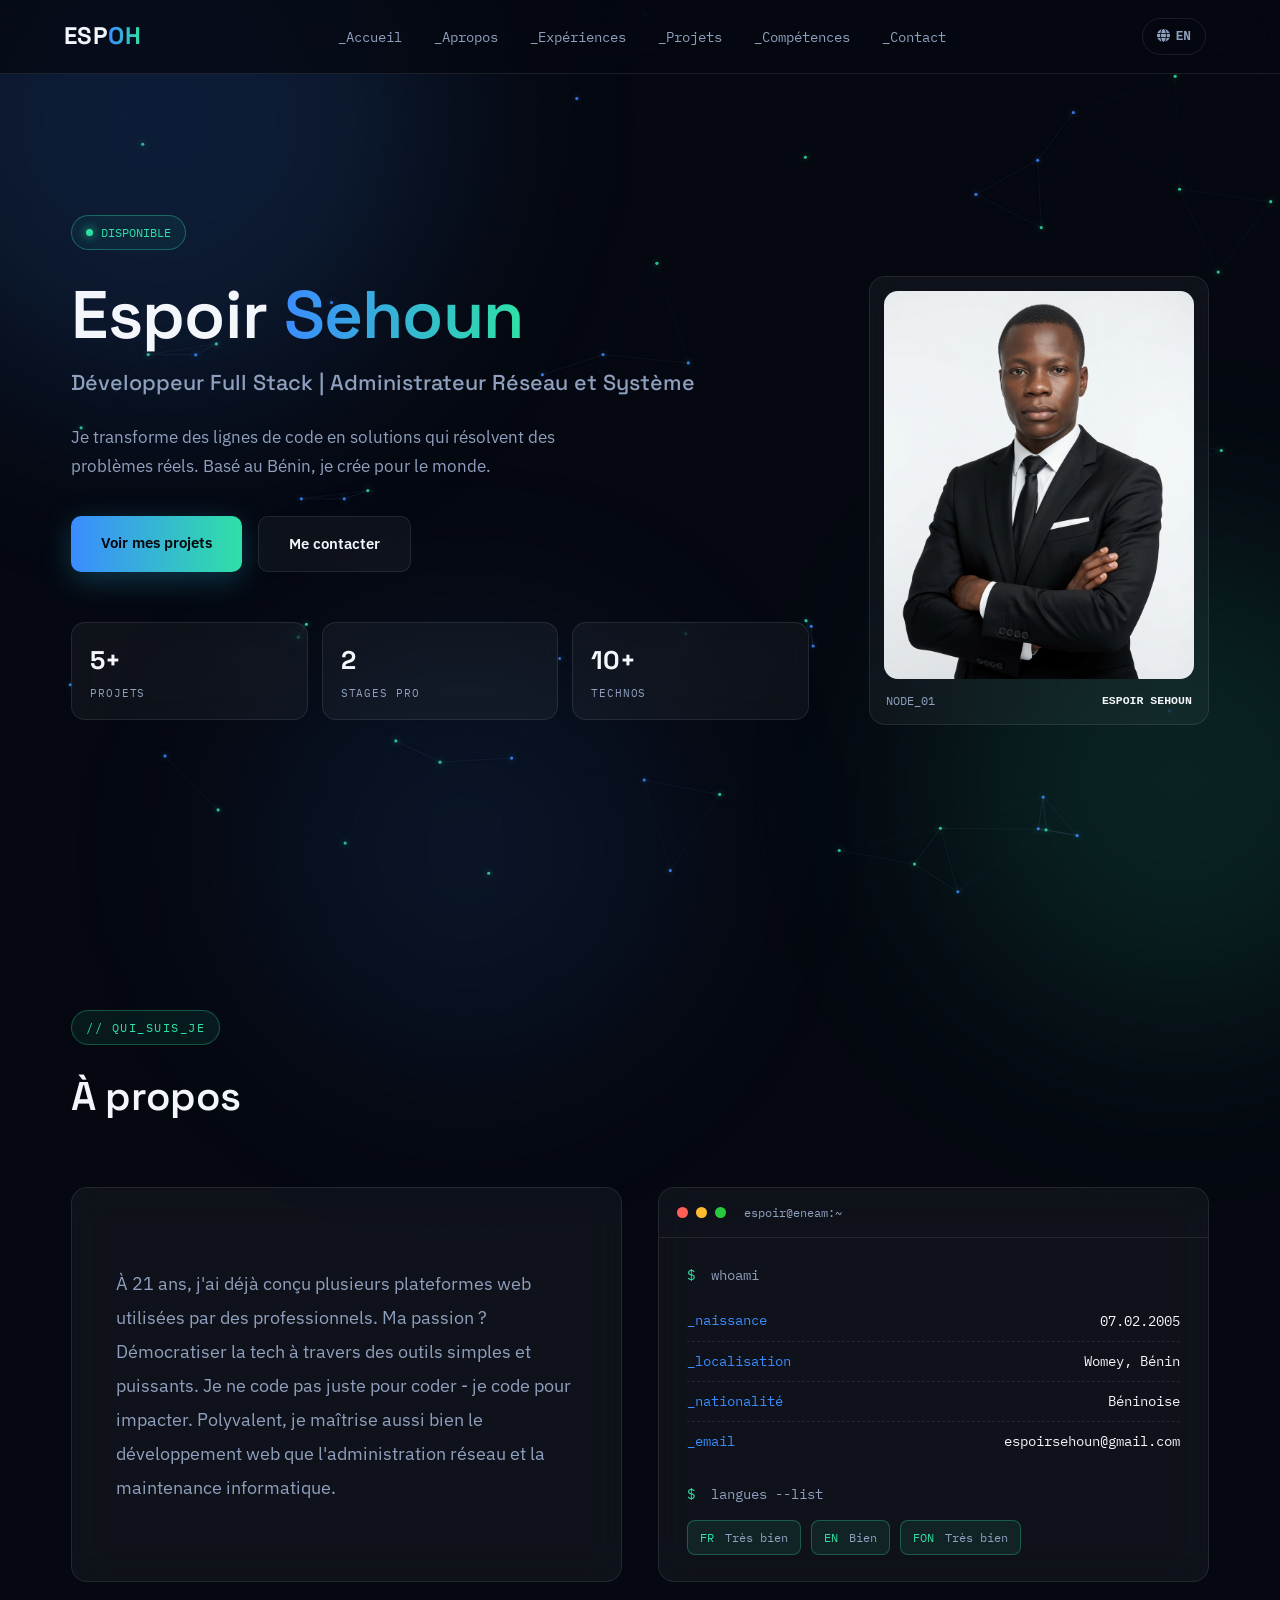
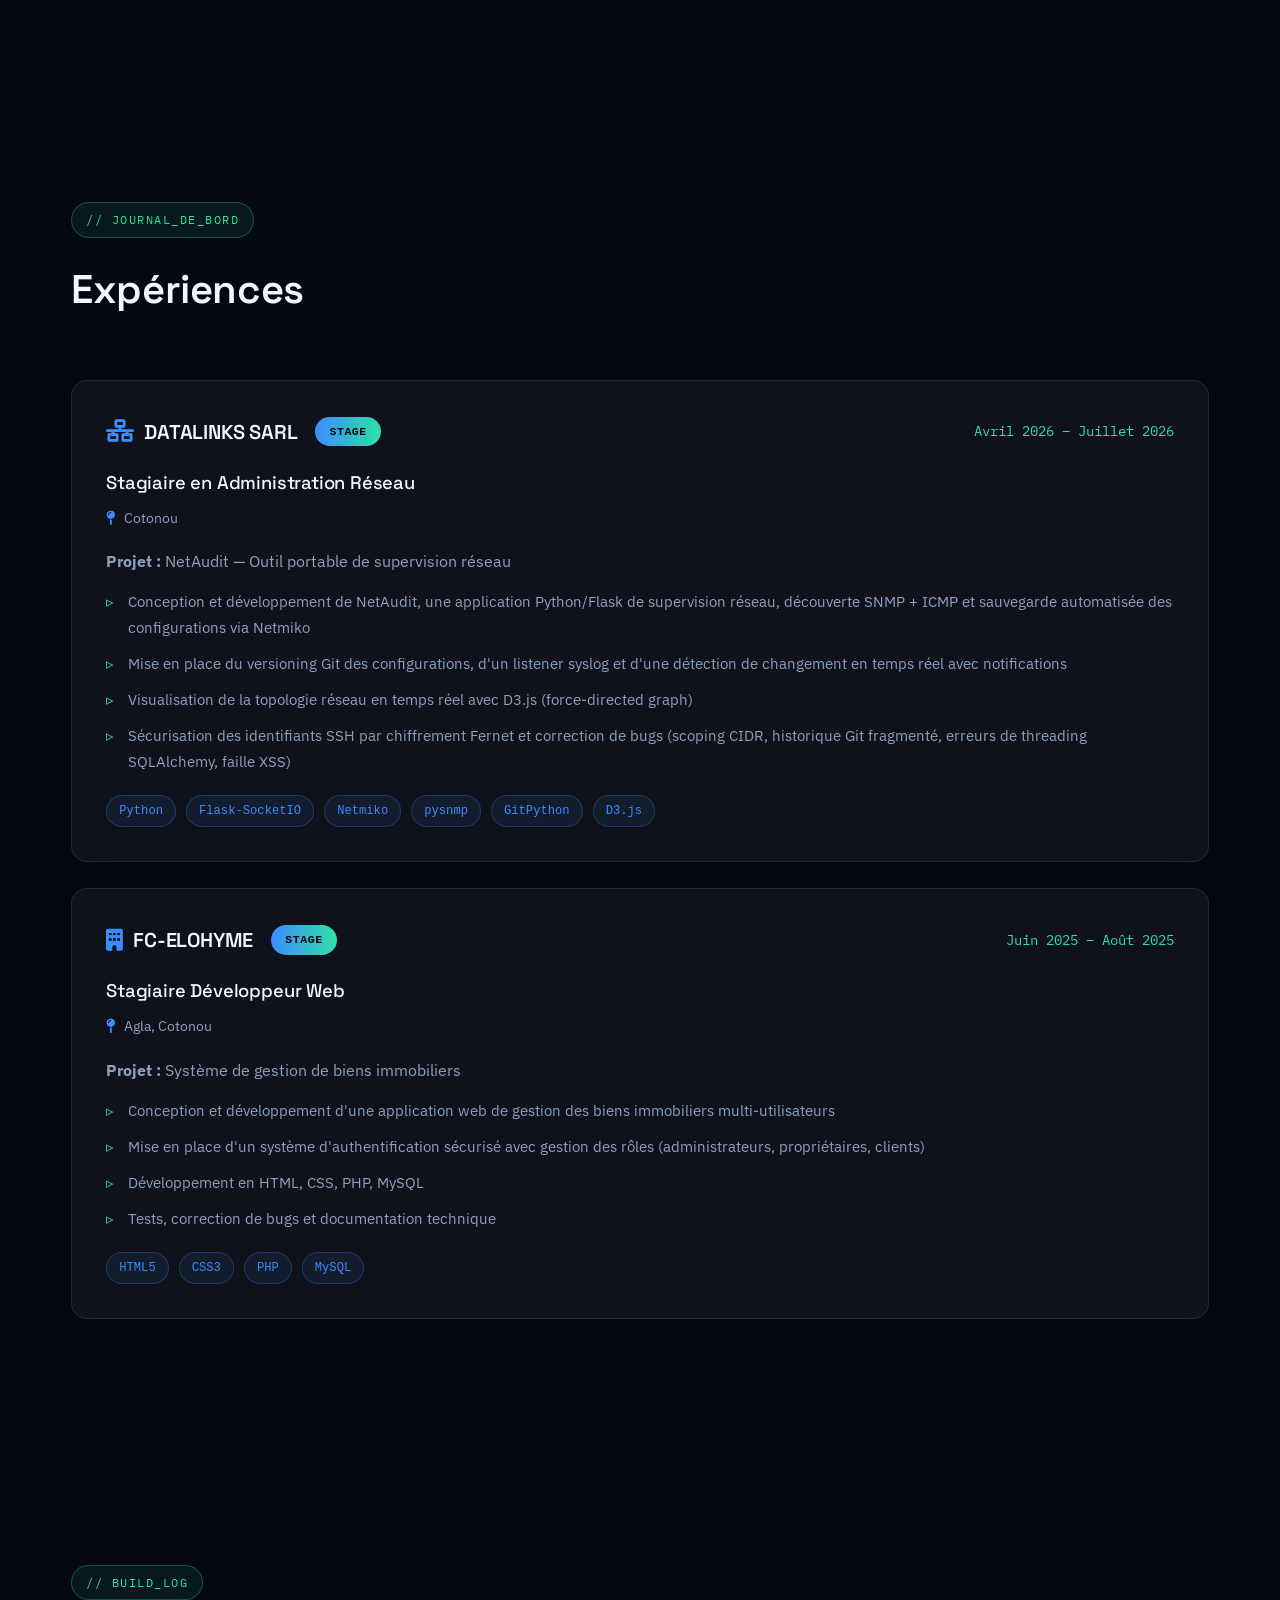
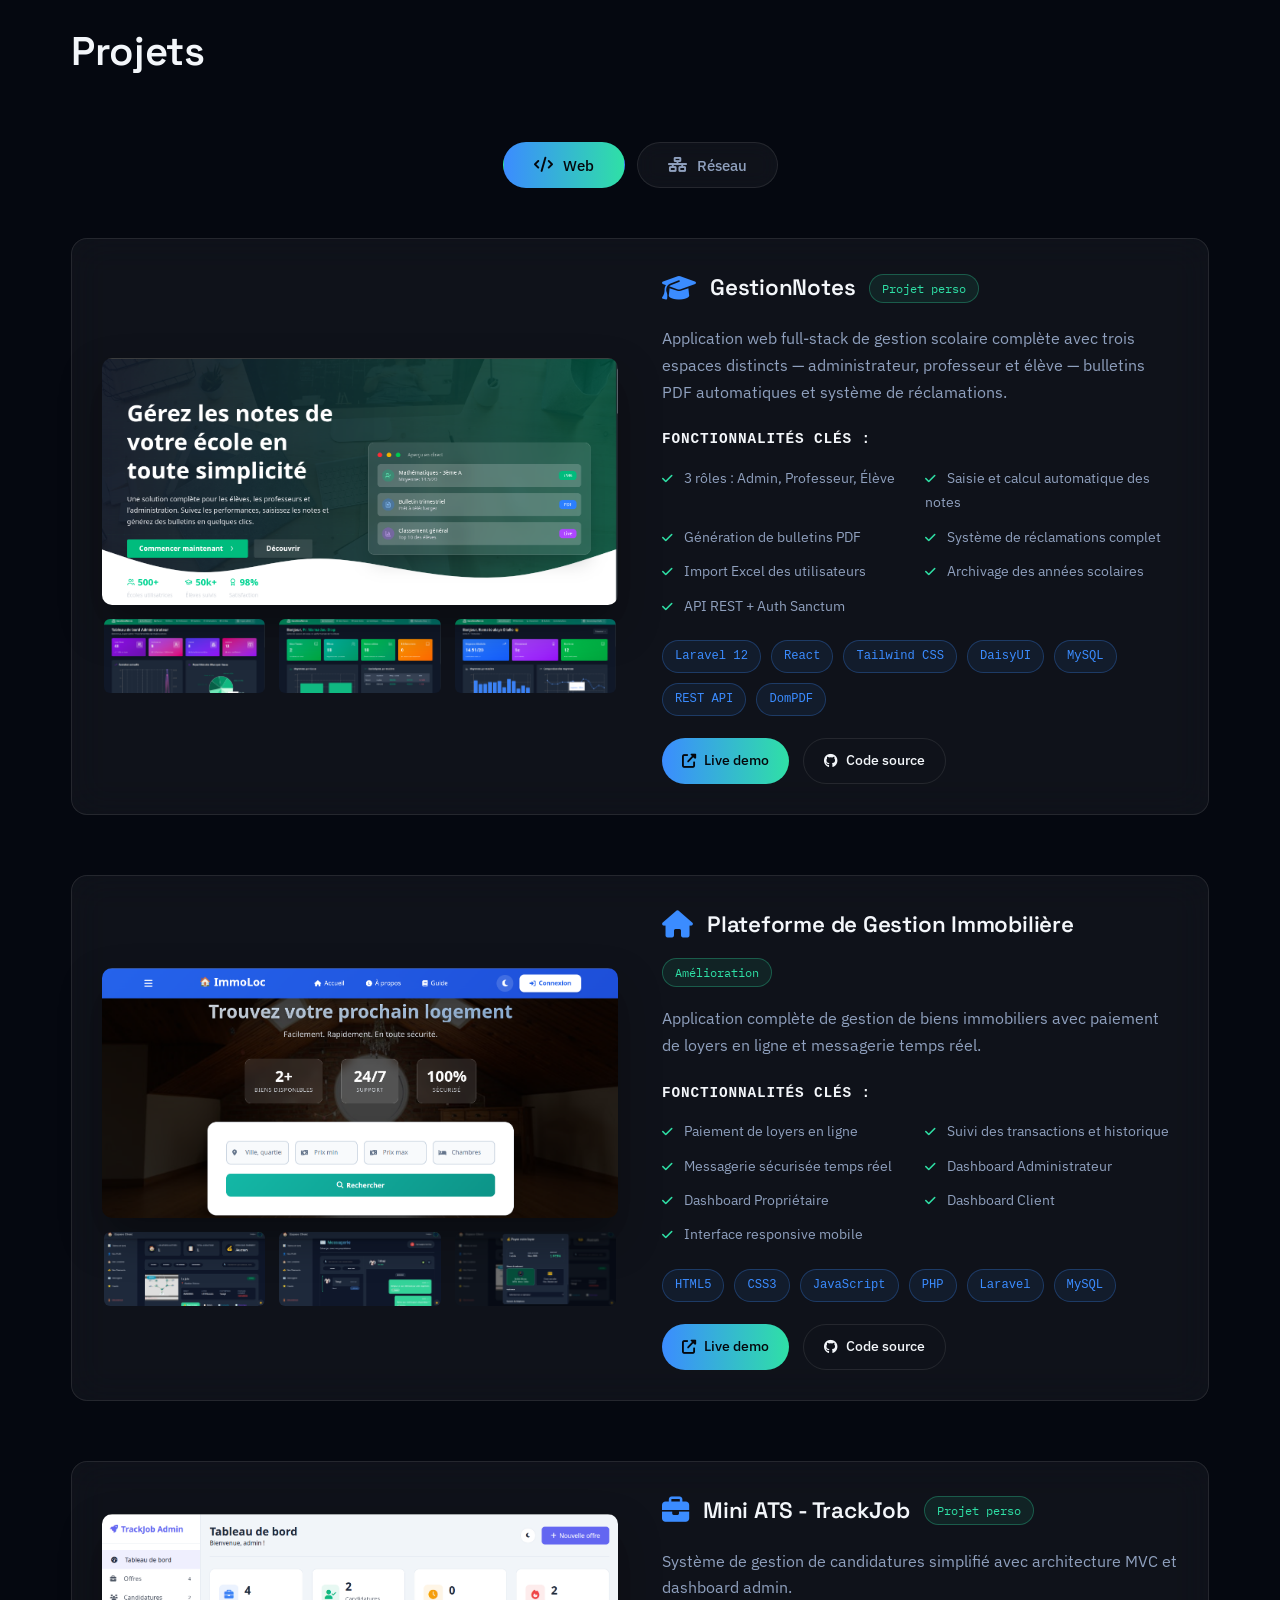
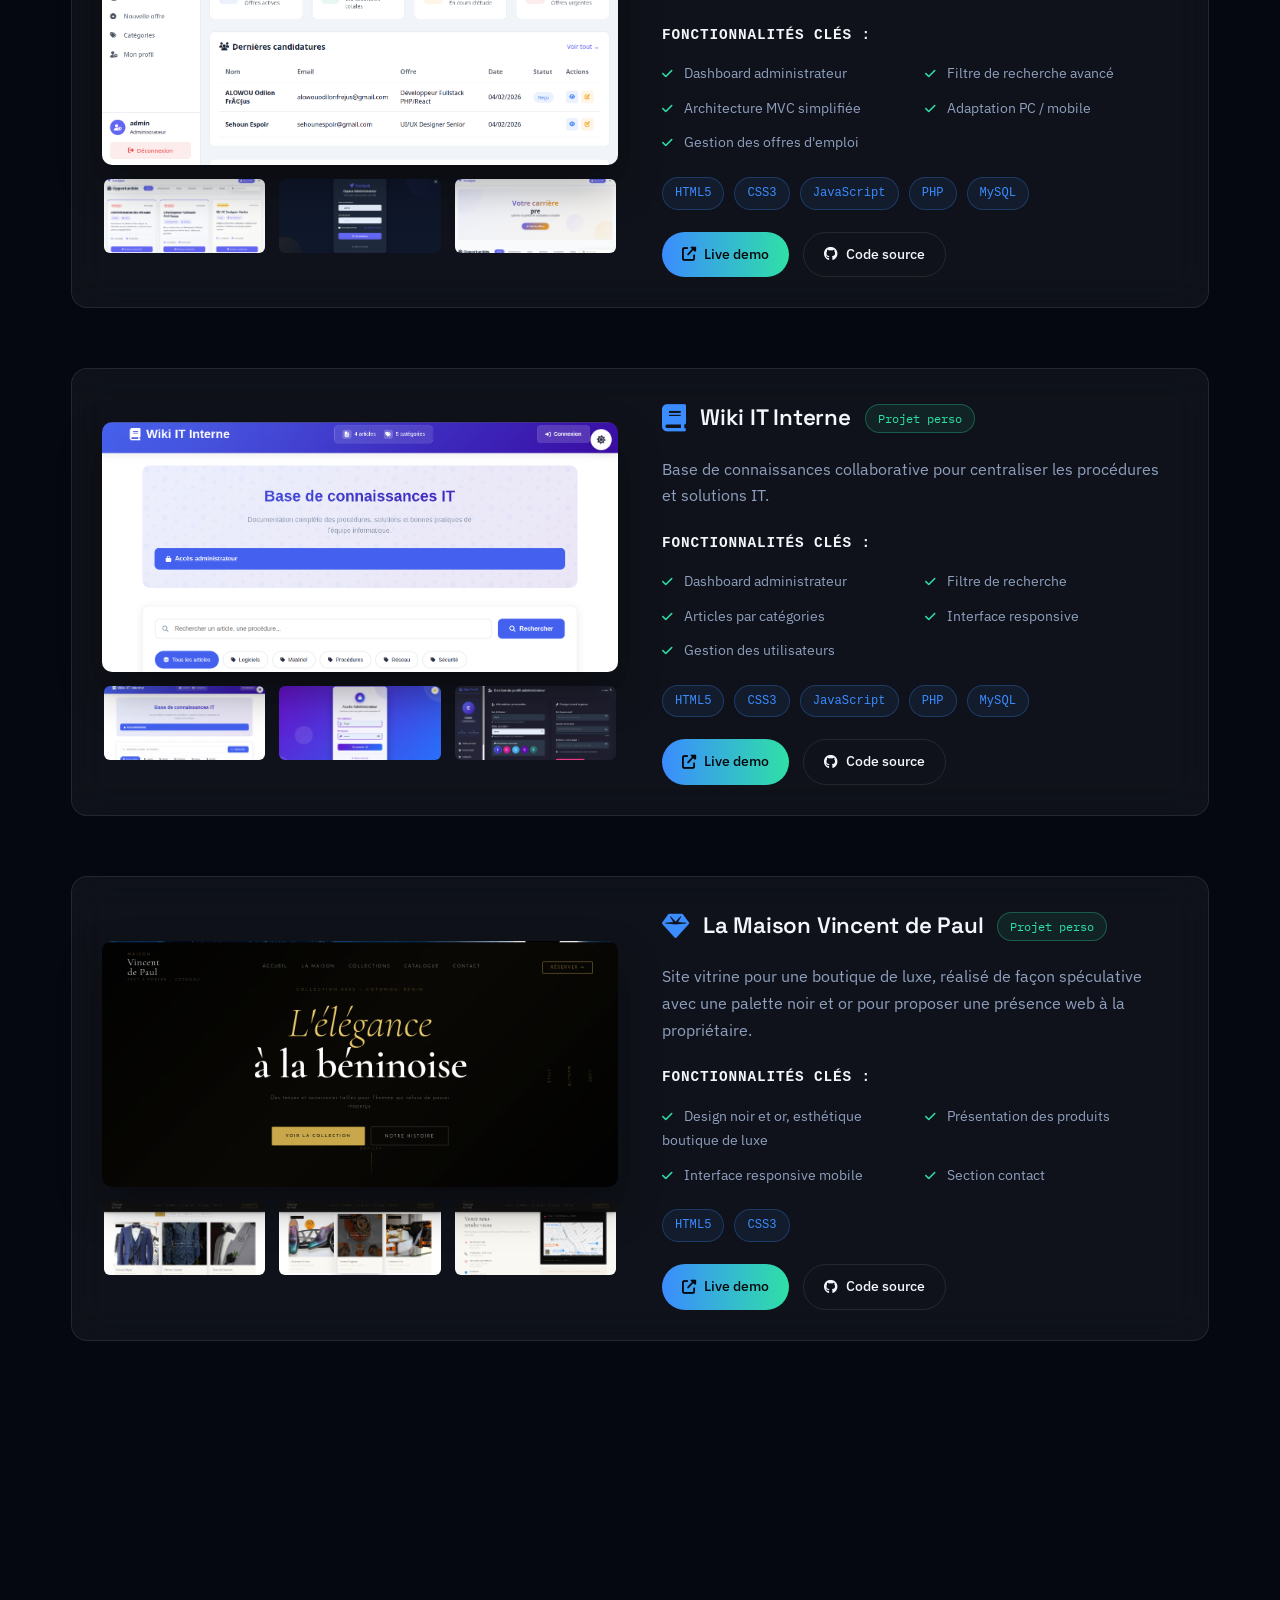
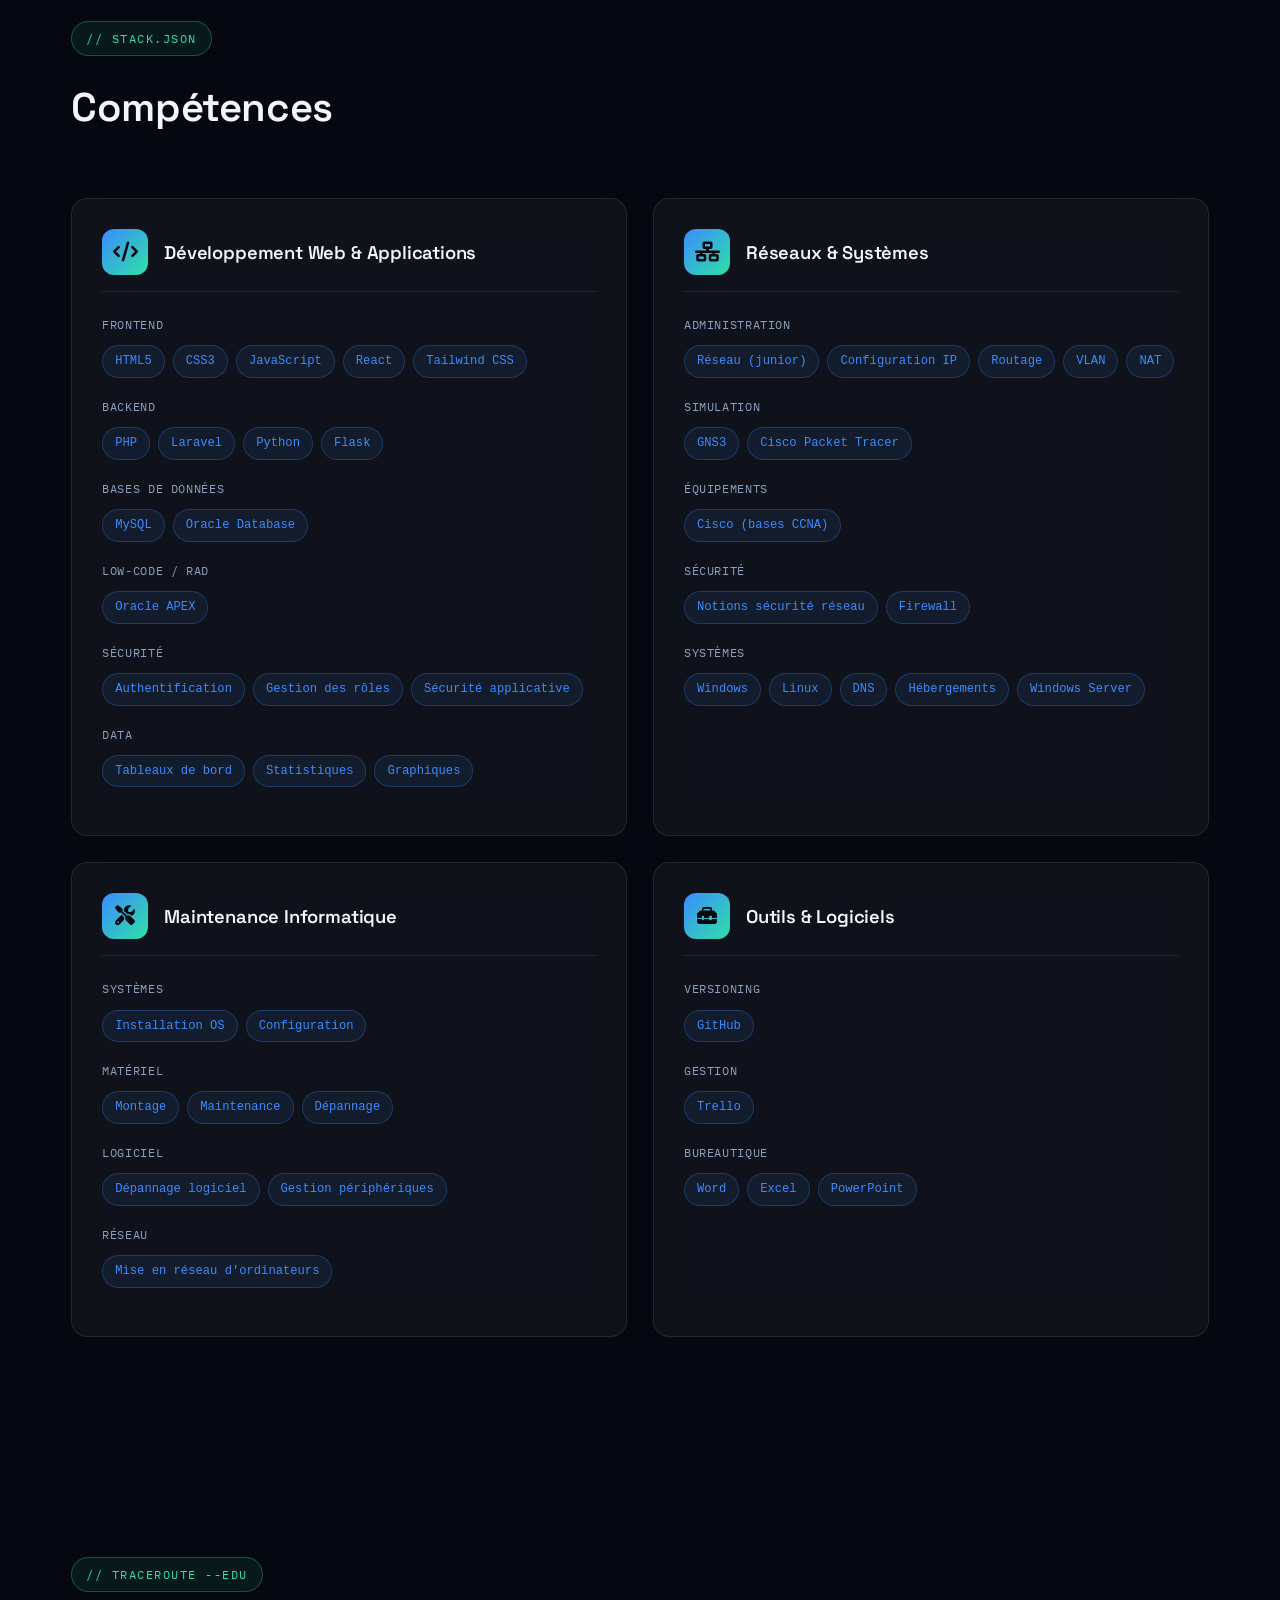
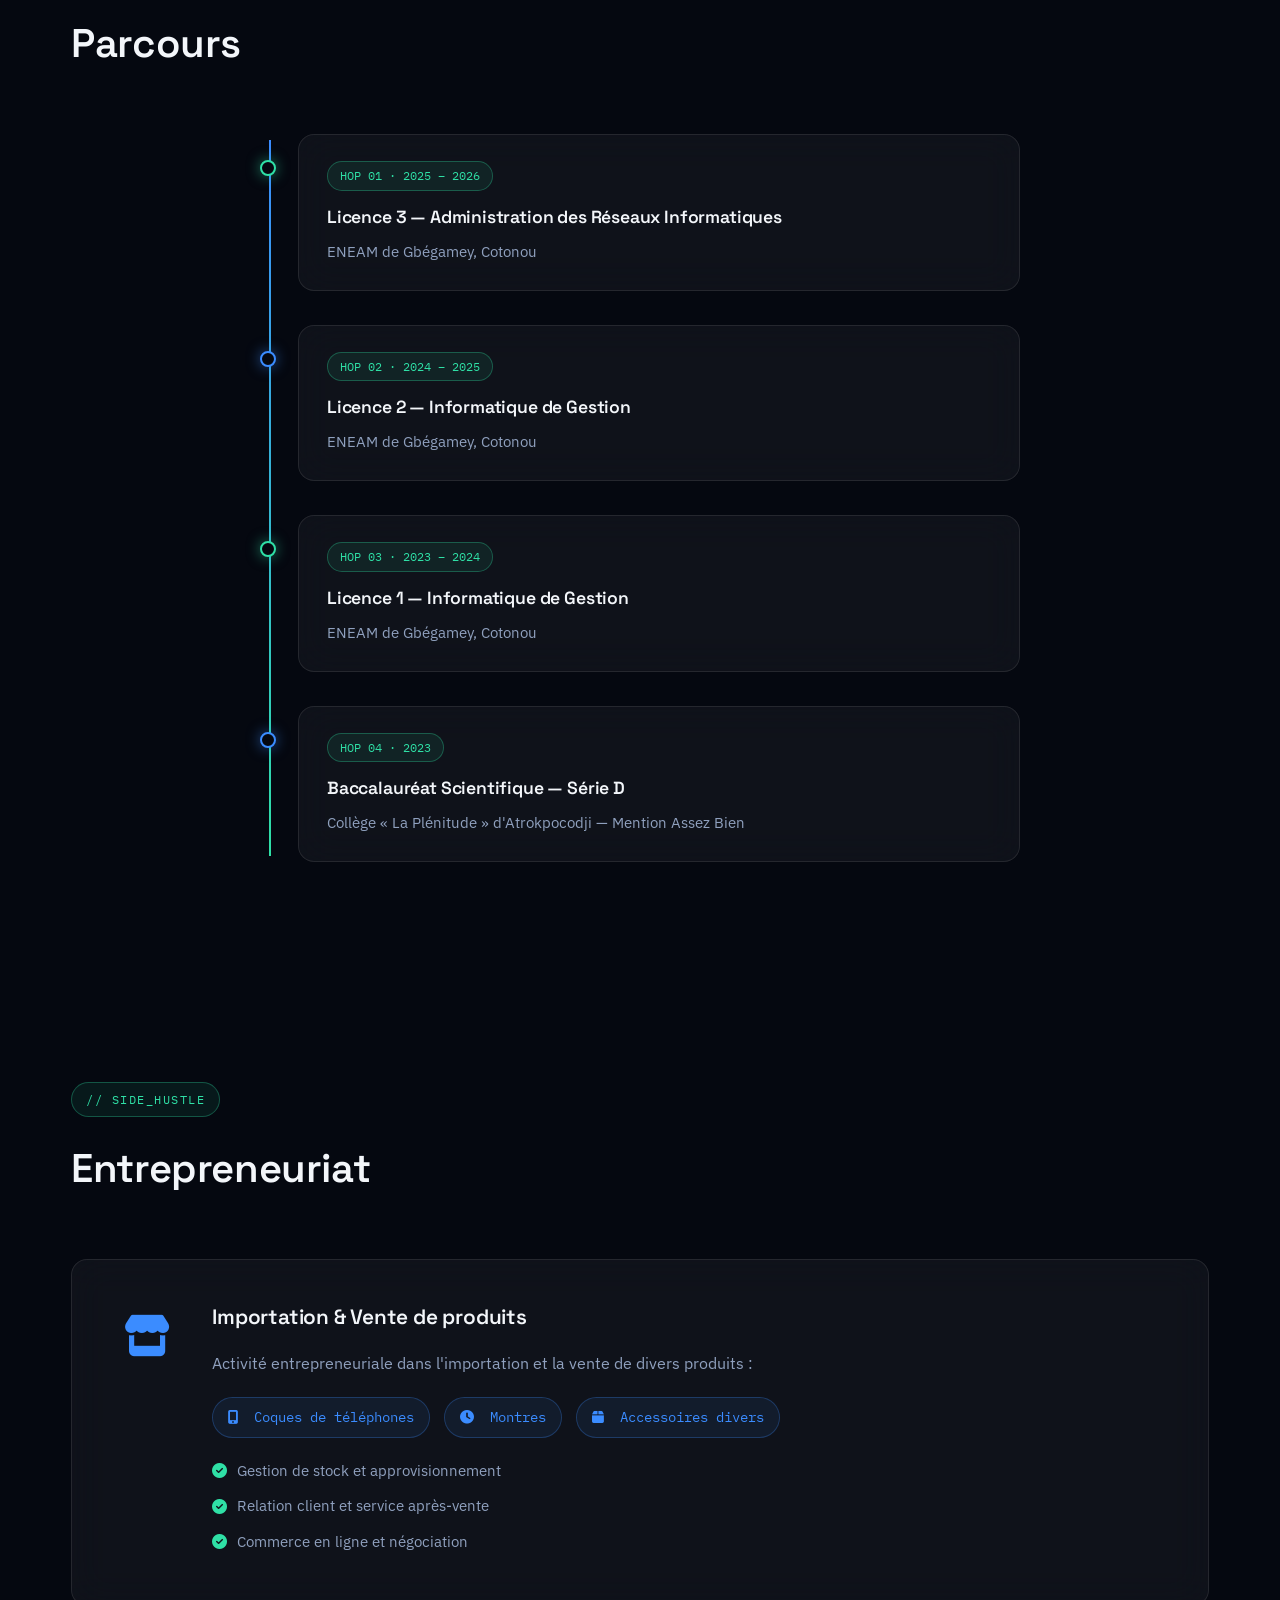
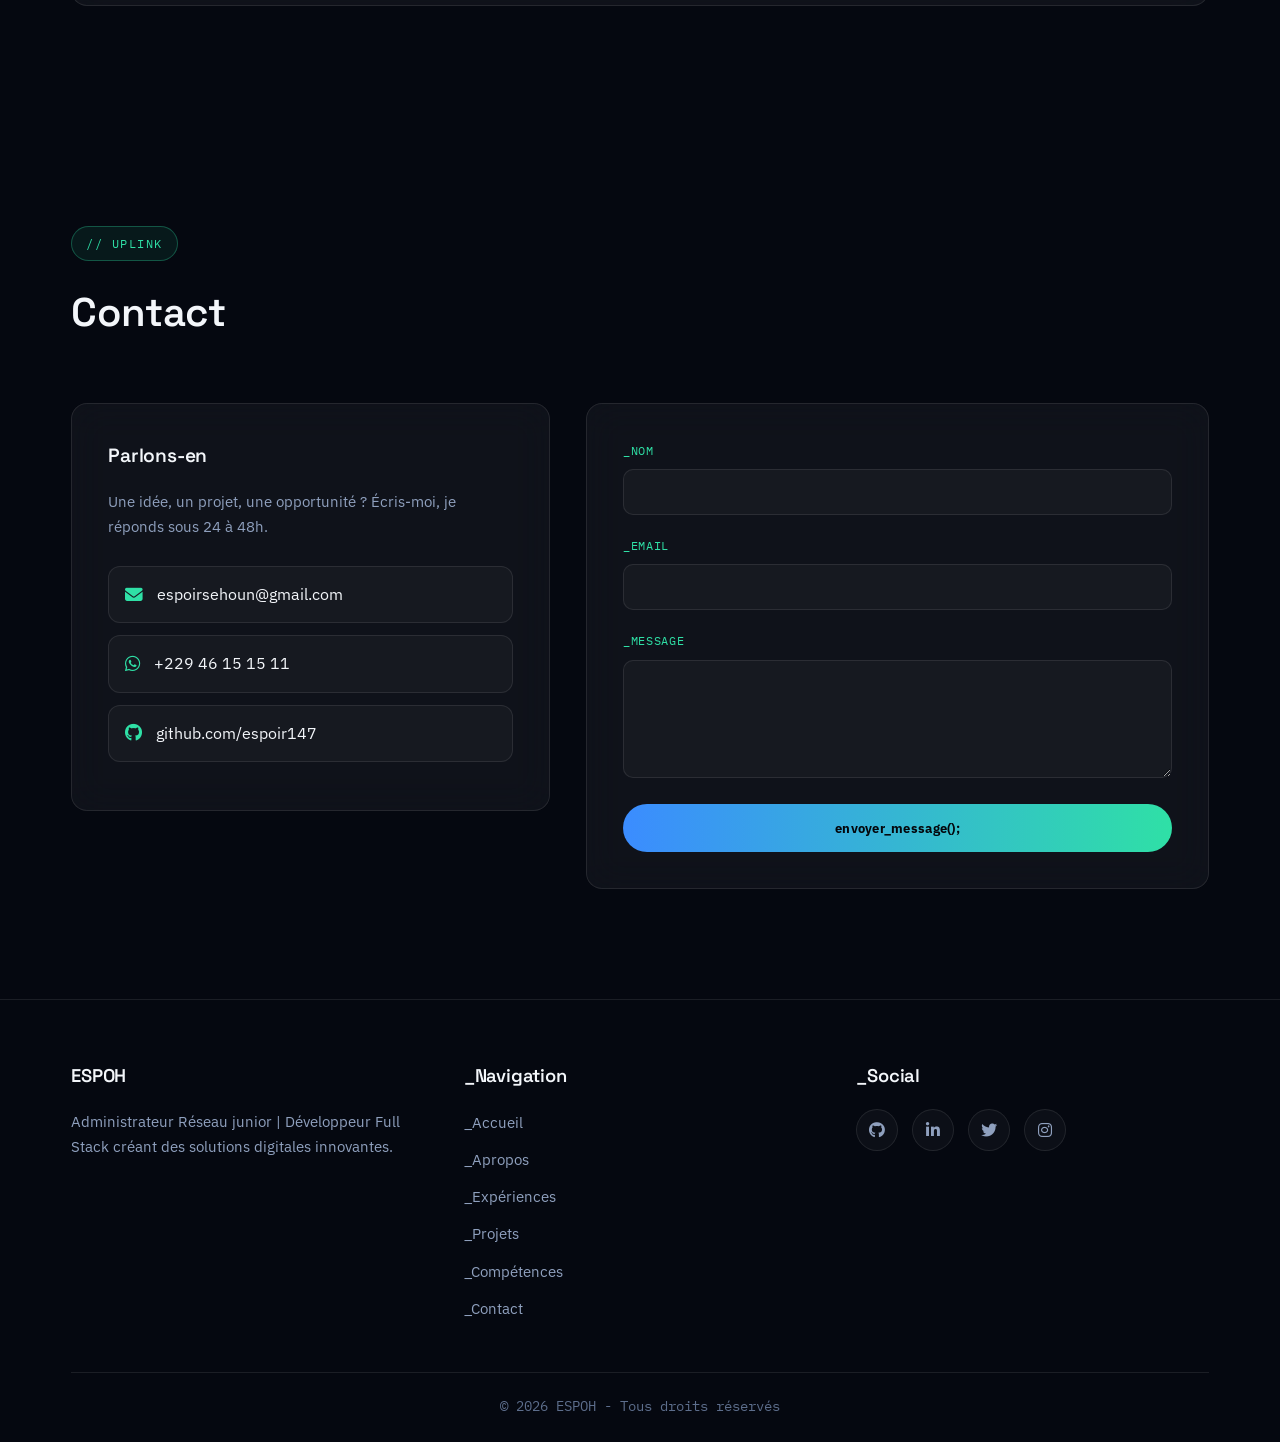
==== commit 8b0342a4: "Update index.html" ====
--- a/index.html
+++ b/index.html
@@ -408,12 +408,13 @@
                     <div class="network-card glass reveal">
                         <div class="project-gallery">
                             <div class="gallery-main">
-                                <img src="netaudit-topology.png" alt="NetAudit - Topologie réseau" class="gallery-img" onclick="openLightbox(this)">
+                                <img src="1.jpeg" alt="NetAudit" class="gallery-img" onclick="openLightbox(this)">
                             </div>
                             <div class="gallery-thumbnails">
-                                <img src="netaudit-dashboard.png" alt="NetAudit - Dashboard" onclick="openLightbox(this)">
-                                <img src="netaudit-backup.png" alt="NetAudit - Sauvegarde des configs" onclick="openLightbox(this)">
-                                <img src="netaudit-syslog.png" alt="NetAudit - Listener syslog" onclick="openLightbox(this)">
+                                <img src="2.jpeg" alt="NetAudit" onclick="openLightbox(this)">
+                                <img src="3.jpeg" alt="NetAudit" onclick="openLightbox(this)">
+                                <img src="4.jpeg" alt="NetAudit" onclick="openLightbox(this)">
+                                <img src="5.jpeg" alt="NetAudit" onclick="openLightbox(this)">
                             </div>
                         </div>
                         <div class="network-details">
